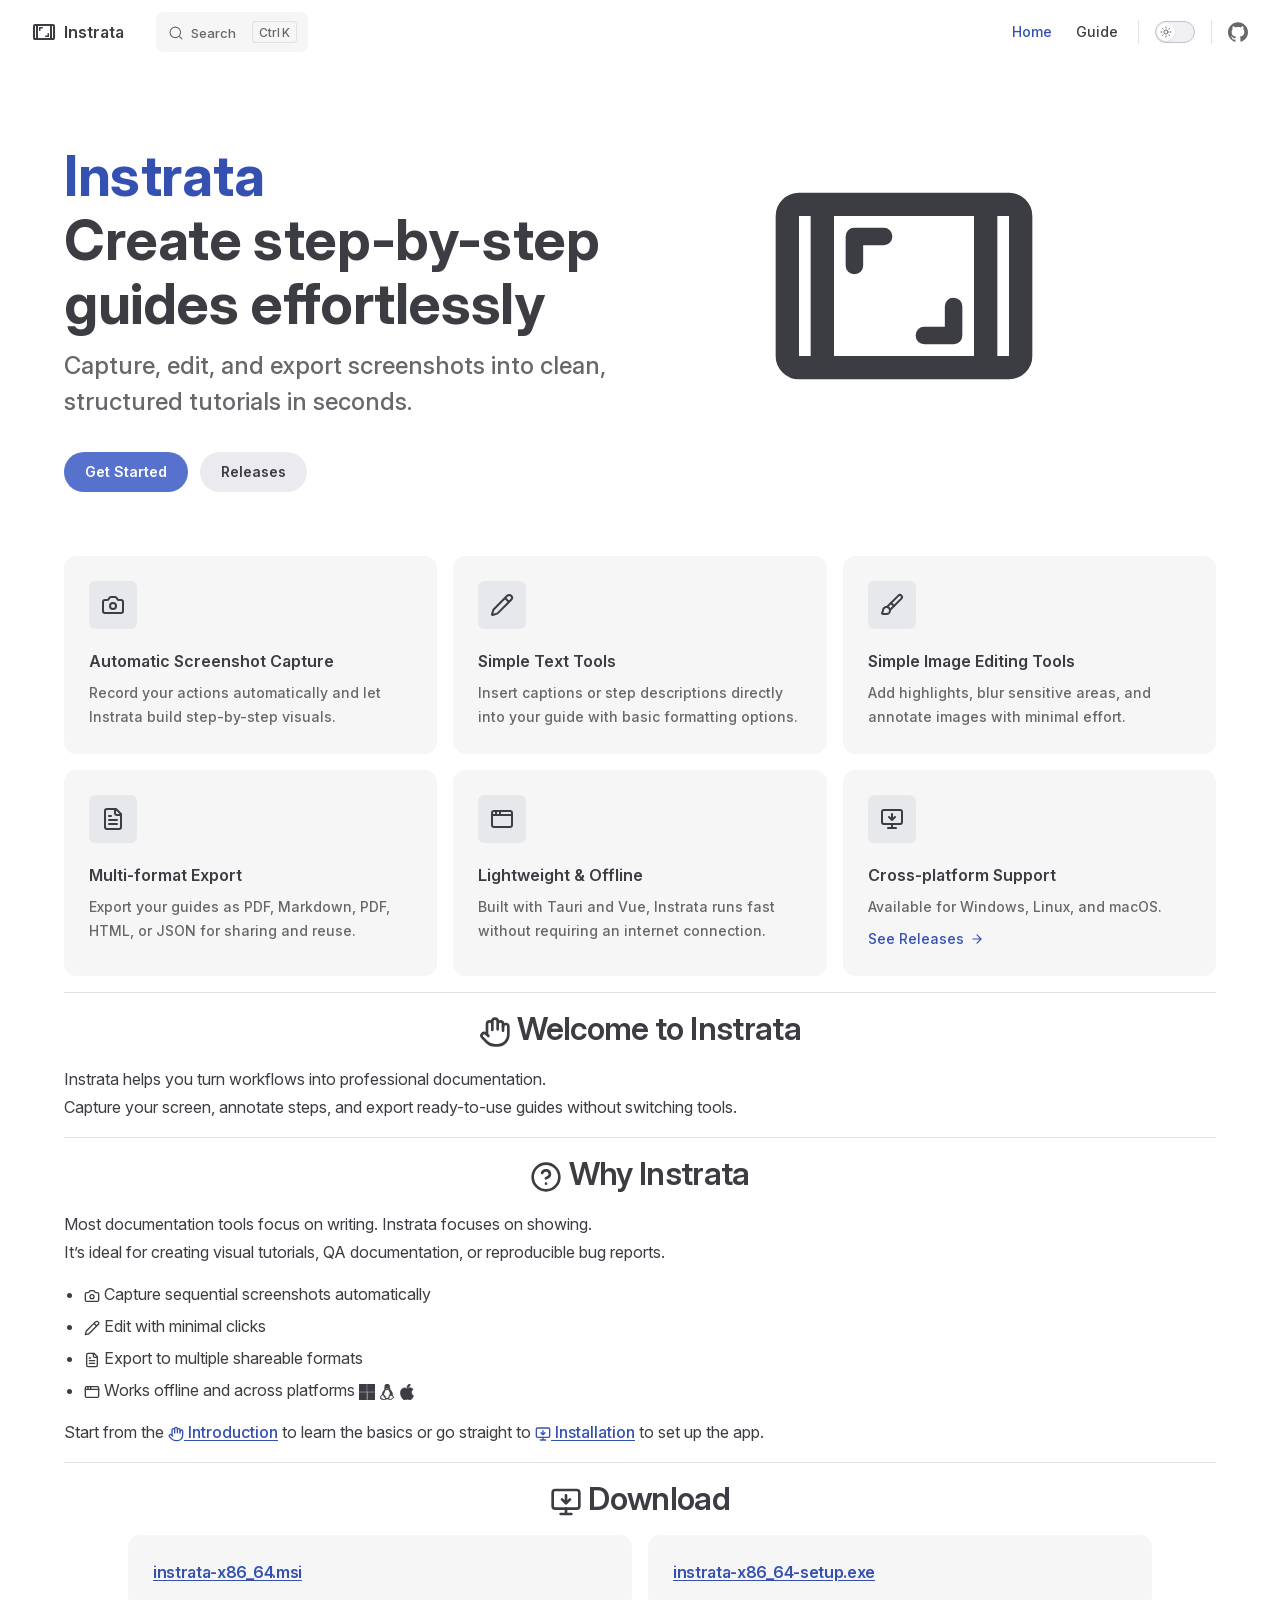
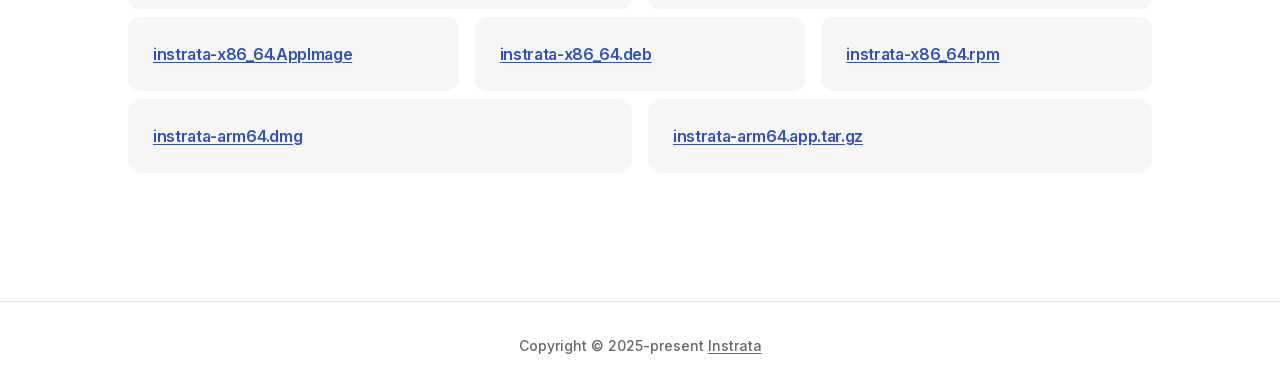
==== index.html @ f75d1732 "Deploy docs from main repo" ====
<!DOCTYPE html>
<html lang="en-US" dir="ltr">
  <head>
    <meta charset="utf-8">
    <meta name="viewport" content="width=device-width,initial-scale=1">
    <title>Welcome to Instrata | Instrata</title>
    <meta name="description" content="Instrata is a tool for creating step-by-step guides from automatic screenshots.">
    <meta name="generator" content="VitePress v1.6.4">
    <link rel="preload stylesheet" href="/assets/style.CJ46X4Uo.css" as="style">
    <link rel="preload stylesheet" href="/vp-icons.css" as="style">
    <script type="module" src="/assets/chunks/metadata.110937b7.js"></script>
    <script type="module" src="/assets/app.CABi1qIK.js"></script>
    <link rel="preload" href="/assets/inter-roman-latin.Di8DUHzh.woff2" as="font" type="font/woff2" crossorigin="">
    <link rel="modulepreload" href="/assets/chunks/theme.CoRMcLXe.js">
    <link rel="modulepreload" href="/assets/chunks/framework.B-XtCDNB.js">
    <link rel="modulepreload" href="/assets/index.md.DdCVSOAV.lean.js">
    <link rel="icon" type="image/svg+xml" href="/favicon.svg">
    <meta name="theme-color" content="#ffffff">
    <meta property="og:type" content="website">
    <meta property="og:locale" content="en">
    <meta property="og:title" content="Instrata">
    <meta property="og:site_name" content="Instrata">
    <meta property="og:image" content="https://instrata.github.io/og-image.png">
    <meta property="og:image:type" content="image/png">
    <meta property="og:url" content="https://instrata.github.io/">
    <script id="check-dark-mode">(()=>{const e=localStorage.getItem("vitepress-theme-appearance")||"auto",a=window.matchMedia("(prefers-color-scheme: dark)").matches;(!e||e==="auto"?a:e==="dark")&&document.documentElement.classList.add("dark")})();</script>
    <script id="check-mac-os">document.documentElement.classList.toggle("mac",/Mac|iPhone|iPod|iPad/i.test(navigator.platform));</script>
  </head>
  <body>
    <div id="app"><div class="Layout" data-v-d8b57b2d><!--[--><!--]--><!--[--><span tabindex="-1" data-v-fcbfc0e0></span><a href="#VPContent" class="VPSkipLink visually-hidden" data-v-fcbfc0e0>Skip to content</a><!--]--><!----><header class="VPNav" data-v-d8b57b2d data-v-7ad780c2><div class="VPNavBar" data-v-7ad780c2 data-v-9fd4d1dd><div class="wrapper" data-v-9fd4d1dd><div class="container" data-v-9fd4d1dd><div class="title" data-v-9fd4d1dd><div class="VPNavBarTitle" data-v-9fd4d1dd data-v-9f43907a><a class="title" href="/" data-v-9f43907a><!--[--><!--]--><!--[--><!--[--><!--[--><img class="VPImage dark logo" src="/instrata-dark.svg" alt data-v-ab19afbb><!--]--><!--[--><img class="VPImage light logo" src="/instrata-light.svg" alt data-v-ab19afbb><!--]--><!--]--><!--]--><span data-v-9f43907a>Instrata</span><!--[--><!--]--></a></div></div><div class="content" data-v-9fd4d1dd><div class="content-body" data-v-9fd4d1dd><!--[--><!--]--><div class="VPNavBarSearch search" data-v-9fd4d1dd><!--[--><!----><div id="local-search"><button type="button" class="DocSearch DocSearch-Button" aria-label="Search"><span class="DocSearch-Button-Container"><span class="vp-icon DocSearch-Search-Icon"></span><span class="DocSearch-Button-Placeholder">Search</span></span><span class="DocSearch-Button-Keys"><kbd class="DocSearch-Button-Key"></kbd><kbd class="DocSearch-Button-Key">K</kbd></span></button></div><!--]--></div><nav aria-labelledby="main-nav-aria-label" class="VPNavBarMenu menu" data-v-9fd4d1dd data-v-afb2845e><span id="main-nav-aria-label" class="visually-hidden" data-v-afb2845e> Main Navigation </span><!--[--><!--[--><a class="VPLink link VPNavBarMenuLink active" href="/" tabindex="0" data-v-afb2845e data-v-815115f5><!--[--><span data-v-815115f5>Home</span><!--]--></a><!--]--><!--[--><a class="VPLink link VPNavBarMenuLink" href="/guide/introduction" tabindex="0" data-v-afb2845e data-v-815115f5><!--[--><span data-v-815115f5>Guide</span><!--]--></a><!--]--><!--]--></nav><!----><div class="VPNavBarAppearance appearance" data-v-9fd4d1dd data-v-3f90c1a5><button class="VPSwitch VPSwitchAppearance" type="button" role="switch" title aria-checked="false" data-v-3f90c1a5 data-v-be9742d9 data-v-b4ccac88><span class="check" data-v-b4ccac88><span class="icon" data-v-b4ccac88><!--[--><span class="vpi-sun sun" data-v-be9742d9></span><span class="vpi-moon moon" data-v-be9742d9></span><!--]--></span></span></button></div><div class="VPSocialLinks VPNavBarSocialLinks social-links" data-v-9fd4d1dd data-v-ef6192dc data-v-e71e869c><!--[--><a class="VPSocialLink no-icon" href="https://github.com/instrata/instrata" aria-label="github" target="_blank" rel="noopener" data-v-e71e869c data-v-60a9a2d3><span class="vpi-social-github"></span></a><!--]--></div><div class="VPFlyout VPNavBarExtra extra" data-v-9fd4d1dd data-v-f953d92f data-v-bfe7971f><button type="button" class="button" aria-haspopup="true" aria-expanded="false" aria-label="extra navigation" data-v-bfe7971f><span class="vpi-more-horizontal icon" data-v-bfe7971f></span></button><div class="menu" data-v-bfe7971f><div class="VPMenu" data-v-bfe7971f data-v-20ed86d6><!----><!--[--><!--[--><!----><div class="group" data-v-f953d92f><div class="item appearance" data-v-f953d92f><p class="label" data-v-f953d92f>Appearance</p><div class="appearance-action" data-v-f953d92f><button class="VPSwitch VPSwitchAppearance" type="button" role="switch" title aria-checked="false" data-v-f953d92f data-v-be9742d9 data-v-b4ccac88><span class="check" data-v-b4ccac88><span class="icon" data-v-b4ccac88><!--[--><span class="vpi-sun sun" data-v-be9742d9></span><span class="vpi-moon moon" data-v-be9742d9></span><!--]--></span></span></button></div></div></div><div class="group" data-v-f953d92f><div class="item social-links" data-v-f953d92f><div class="VPSocialLinks social-links-list" data-v-f953d92f data-v-e71e869c><!--[--><a class="VPSocialLink no-icon" href="https://github.com/instrata/instrata" aria-label="github" target="_blank" rel="noopener" data-v-e71e869c data-v-60a9a2d3><span class="vpi-social-github"></span></a><!--]--></div></div></div><!--]--><!--]--></div></div></div><!--[--><!--]--><button type="button" class="VPNavBarHamburger hamburger" aria-label="mobile navigation" aria-expanded="false" aria-controls="VPNavScreen" data-v-9fd4d1dd data-v-6bee1efd><span class="container" data-v-6bee1efd><span class="top" data-v-6bee1efd></span><span class="middle" data-v-6bee1efd></span><span class="bottom" data-v-6bee1efd></span></span></button></div></div></div></div><div class="divider" data-v-9fd4d1dd><div class="divider-line" data-v-9fd4d1dd></div></div></div><!----></header><!----><!----><div class="VPContent is-home" id="VPContent" data-v-d8b57b2d data-v-9a6c75ad><div class="VPHome" data-v-9a6c75ad data-v-e07eaea7><!--[--><!--]--><div class="VPHero has-image VPHomeHero" data-v-e07eaea7 data-v-dd8814ff><div class="container" data-v-dd8814ff><div class="main" data-v-dd8814ff><!--[--><!--]--><!--[--><h1 class="heading" data-v-dd8814ff><span class="name clip" data-v-dd8814ff>Instrata</span><span class="text" data-v-dd8814ff>Create step-by-step guides effortlessly</span></h1><p class="tagline" data-v-dd8814ff>Capture, edit, and export screenshots into clean, structured tutorials in seconds.</p><!--]--><!--[--><!--]--><div class="actions" data-v-dd8814ff><!--[--><div class="action" data-v-dd8814ff><a class="VPButton medium brand" href="/guide/introduction" data-v-dd8814ff data-v-93dc4167>Get Started</a></div><div class="action" data-v-dd8814ff><a class="VPButton medium alt" href="https://github.com/instrata/instrata/releases/latest" target="_blank" rel="noreferrer" data-v-dd8814ff data-v-93dc4167>Releases</a></div><!--]--></div><!--[--><!--]--></div><div class="image" data-v-dd8814ff><div class="image-container" data-v-dd8814ff><div class="image-bg" data-v-dd8814ff></div><!--[--><!--[--><!--[--><!--[--><img class="VPImage dark image-src" src="/instrata-dark.svg" alt data-v-ab19afbb><!--]--><!--[--><img class="VPImage light image-src" src="/instrata-light.svg" alt data-v-ab19afbb><!--]--><!--]--><!--]--><!--]--></div></div></div></div><!--[--><!--]--><!--[--><!--]--><div class="VPFeatures VPHomeFeatures" data-v-e07eaea7 data-v-b1eea84a><div class="container" data-v-b1eea84a><div class="items" data-v-b1eea84a><!--[--><div class="grid-6 item" data-v-b1eea84a><div class="VPLink no-icon VPFeature" data-v-b1eea84a data-v-bd37d1a2><!--[--><article class="box" data-v-bd37d1a2><div class="icon" data-v-bd37d1a2><svg xmlns="http://www.w3.org/2000/svg" class="icon" width="1em" height="1em" viewBox="0 0 24 24"><g fill="none" stroke="currentColor" stroke-linecap="round" stroke-linejoin="round" stroke-width="2"><path d="M13.997 4a2 2 0 0 1 1.76 1.05l.486.9A2 2 0 0 0 18.003 7H20a2 2 0 0 1 2 2v9a2 2 0 0 1-2 2H4a2 2 0 0 1-2-2V9a2 2 0 0 1 2-2h1.997a2 2 0 0 0 1.759-1.048l.489-.904A2 2 0 0 1 10.004 4z"/><circle cx="12" cy="13" r="3"/></g></svg></div><h2 class="title" data-v-bd37d1a2>Automatic Screenshot Capture</h2><p class="details" data-v-bd37d1a2>Record your actions automatically and let Instrata build step-by-step visuals.</p><!----></article><!--]--></div></div><div class="grid-6 item" data-v-b1eea84a><div class="VPLink no-icon VPFeature" data-v-b1eea84a data-v-bd37d1a2><!--[--><article class="box" data-v-bd37d1a2><div class="icon" data-v-bd37d1a2><svg xmlns="http://www.w3.org/2000/svg" class="icon" width="1em" height="1em" viewBox="0 0 24 24"><path fill="none" stroke="currentColor" stroke-linecap="round" stroke-linejoin="round" stroke-width="2" d="M21.174 6.812a1 1 0 0 0-3.986-3.987L3.842 16.174a2 2 0 0 0-.5.83l-1.321 4.352a.5.5 0 0 0 .623.622l4.353-1.32a2 2 0 0 0 .83-.497zM15 5l4 4"/></svg></div><h2 class="title" data-v-bd37d1a2>Simple Text Tools</h2><p class="details" data-v-bd37d1a2>Insert captions or step descriptions directly into your guide with basic formatting options.</p><!----></article><!--]--></div></div><div class="grid-6 item" data-v-b1eea84a><div class="VPLink no-icon VPFeature" data-v-b1eea84a data-v-bd37d1a2><!--[--><article class="box" data-v-bd37d1a2><div class="icon" data-v-bd37d1a2><svg xmlns="http://www.w3.org/2000/svg" class="icon" width="1em" height="1em" viewBox="0 0 24 24"><g fill="none" stroke="currentColor" stroke-linecap="round" stroke-linejoin="round" stroke-width="2"><path d="m11 10l3 3m-7.5 8A3.5 3.5 0 1 0 3 17.5a2.62 2.62 0 0 1-.708 1.792A1 1 0 0 0 3 21z"/><path d="M9.969 17.031L21.378 5.624a1 1 0 0 0-3.002-3.002L6.967 14.031"/></g></svg></div><h2 class="title" data-v-bd37d1a2>Simple Image Editing Tools</h2><p class="details" data-v-bd37d1a2>Add highlights, blur sensitive areas, and annotate images with minimal effort.</p><!----></article><!--]--></div></div><div class="grid-6 item" data-v-b1eea84a><div class="VPLink no-icon VPFeature" data-v-b1eea84a data-v-bd37d1a2><!--[--><article class="box" data-v-bd37d1a2><div class="icon" data-v-bd37d1a2><svg xmlns="http://www.w3.org/2000/svg" class="icon" width="1em" height="1em" viewBox="0 0 24 24"><g fill="none" stroke="currentColor" stroke-linecap="round" stroke-linejoin="round" stroke-width="2"><path d="M15 2H6a2 2 0 0 0-2 2v16a2 2 0 0 0 2 2h12a2 2 0 0 0 2-2V7Z"/><path d="M14 2v4a2 2 0 0 0 2 2h4M10 9H8m8 4H8m8 4H8"/></g></svg></div><h2 class="title" data-v-bd37d1a2>Multi-format Export</h2><p class="details" data-v-bd37d1a2>Export your guides as PDF, Markdown, PDF, HTML, or JSON for sharing and reuse.</p><!----></article><!--]--></div></div><div class="grid-6 item" data-v-b1eea84a><div class="VPLink no-icon VPFeature" data-v-b1eea84a data-v-bd37d1a2><!--[--><article class="box" data-v-bd37d1a2><div class="icon" data-v-bd37d1a2><svg xmlns="http://www.w3.org/2000/svg" class="icon" width="1em" height="1em" viewBox="0 0 24 24"><g fill="none" stroke="currentColor" stroke-linecap="round" stroke-linejoin="round" stroke-width="2"><rect width="20" height="16" x="2" y="4" rx="2"/><path d="M10 4v4M2 8h20M6 4v4"/></g></svg></div><h2 class="title" data-v-bd37d1a2>Lightweight & Offline</h2><p class="details" data-v-bd37d1a2>Built with Tauri and Vue, Instrata runs fast without requiring an internet connection.</p><!----></article><!--]--></div></div><div class="grid-6 item" data-v-b1eea84a><a class="VPLink link vp-external-link-icon no-icon VPFeature" href="https://github.com/instrata/instrata/releases/latest" target="_blank" rel="noreferrer" data-v-b1eea84a data-v-bd37d1a2><!--[--><article class="box" data-v-bd37d1a2><div class="icon" data-v-bd37d1a2><svg xmlns="http://www.w3.org/2000/svg" class="icon" width="1em" height="1em" viewBox="0 0 24 24"><g fill="none" stroke="currentColor" stroke-linecap="round" stroke-linejoin="round" stroke-width="2"><path d="M12 13V7m3 3l-3 3l-3-3"/><rect width="20" height="14" x="2" y="3" rx="2"/><path d="M12 17v4m-4 0h8"/></g></svg></div><h2 class="title" data-v-bd37d1a2>Cross-platform Support</h2><p class="details" data-v-bd37d1a2>Available for Windows, Linux, and macOS.</p><div class="link-text" data-v-bd37d1a2><p class="link-text-value" data-v-bd37d1a2>See Releases <span class="vpi-arrow-right link-text-icon" data-v-bd37d1a2></span></p></div></article><!--]--></a></div><!--]--></div></div></div><!--[--><!--]--><div class="vp-doc container" style="" data-v-e07eaea7 data-v-c141a4bd><!--[--><div style="position:relative;" data-v-e07eaea7><div data-v-79e0a204><hr data-v-79e0a204><h1 id="welcome-to-instrata" tabindex="-1" data-v-79e0a204><svg xmlns="http://www.w3.org/2000/svg" class="icon" width="1em" height="1em" viewBox="0 0 24 24" data-v-79e0a204><g fill="none" stroke="currentColor" stroke-linecap="round" stroke-linejoin="round" stroke-width="2" data-v-79e0a204><path d="M18 11V6a2 2 0 0 0-2-2a2 2 0 0 0-2 2m0 4V4a2 2 0 0 0-2-2a2 2 0 0 0-2 2v2m0 4.5V6a2 2 0 0 0-2-2a2 2 0 0 0-2 2v8" data-v-79e0a204></path><path d="M18 8a2 2 0 1 1 4 0v6a8 8 0 0 1-8 8h-2c-2.8 0-4.5-.86-5.99-2.34l-3.6-3.6a2 2 0 0 1 2.83-2.82L7 15" data-v-79e0a204></path></g></svg> Welcome to Instrata <a class="header-anchor" href="#welcome-to-instrata" aria-label="Permalink to &quot;::hand:: Welcome to Instrata&quot;" data-v-79e0a204>​</a></h1><p data-v-79e0a204>Instrata helps you turn workflows into professional documentation.<br data-v-79e0a204> Capture your screen, annotate steps, and export ready-to-use guides without switching tools.</p><hr data-v-79e0a204><h1 id="why-instrata" tabindex="-1" data-v-79e0a204><svg xmlns="http://www.w3.org/2000/svg" class="icon" width="1em" height="1em" viewBox="0 0 24 24" data-v-79e0a204><g fill="none" stroke="currentColor" stroke-linecap="round" stroke-linejoin="round" stroke-width="2" data-v-79e0a204><circle cx="12" cy="12" r="10" data-v-79e0a204></circle><path d="M9.09 9a3 3 0 0 1 5.83 1c0 2-3 3-3 3m.08 4h.01" data-v-79e0a204></path></g></svg> Why Instrata <a class="header-anchor" href="#why-instrata" aria-label="Permalink to &quot;::circle-question-mark:: Why Instrata&quot;" data-v-79e0a204>​</a></h1><p data-v-79e0a204>Most documentation tools focus on writing. Instrata focuses on showing.<br data-v-79e0a204> It’s ideal for creating visual tutorials, QA documentation, or reproducible bug reports.</p><ul data-v-79e0a204><li data-v-79e0a204><svg xmlns="http://www.w3.org/2000/svg" class="icon" width="1em" height="1em" viewBox="0 0 24 24" data-v-79e0a204><g fill="none" stroke="currentColor" stroke-linecap="round" stroke-linejoin="round" stroke-width="2" data-v-79e0a204><path d="M13.997 4a2 2 0 0 1 1.76 1.05l.486.9A2 2 0 0 0 18.003 7H20a2 2 0 0 1 2 2v9a2 2 0 0 1-2 2H4a2 2 0 0 1-2-2V9a2 2 0 0 1 2-2h1.997a2 2 0 0 0 1.759-1.048l.489-.904A2 2 0 0 1 10.004 4z" data-v-79e0a204></path><circle cx="12" cy="13" r="3" data-v-79e0a204></circle></g></svg> Capture sequential screenshots automatically</li><li data-v-79e0a204><svg xmlns="http://www.w3.org/2000/svg" class="icon" width="1em" height="1em" viewBox="0 0 24 24" data-v-79e0a204><path fill="none" stroke="currentColor" stroke-linecap="round" stroke-linejoin="round" stroke-width="2" d="M21.174 6.812a1 1 0 0 0-3.986-3.987L3.842 16.174a2 2 0 0 0-.5.83l-1.321 4.352a.5.5 0 0 0 .623.622l4.353-1.32a2 2 0 0 0 .83-.497zM15 5l4 4" data-v-79e0a204></path></svg> Edit with minimal clicks</li><li data-v-79e0a204><svg xmlns="http://www.w3.org/2000/svg" class="icon" width="1em" height="1em" viewBox="0 0 24 24" data-v-79e0a204><g fill="none" stroke="currentColor" stroke-linecap="round" stroke-linejoin="round" stroke-width="2" data-v-79e0a204><path d="M15 2H6a2 2 0 0 0-2 2v16a2 2 0 0 0 2 2h12a2 2 0 0 0 2-2V7Z" data-v-79e0a204></path><path d="M14 2v4a2 2 0 0 0 2 2h4M10 9H8m8 4H8m8 4H8" data-v-79e0a204></path></g></svg> Export to multiple shareable formats</li><li data-v-79e0a204><svg xmlns="http://www.w3.org/2000/svg" class="icon" width="1em" height="1em" viewBox="0 0 24 24" data-v-79e0a204><g fill="none" stroke="currentColor" stroke-linecap="round" stroke-linejoin="round" stroke-width="2" data-v-79e0a204><rect width="20" height="16" x="2" y="4" rx="2" data-v-79e0a204></rect><path d="M10 4v4M2 8h20M6 4v4" data-v-79e0a204></path></g></svg> Works offline and across platforms <svg xmlns="http://www.w3.org/2000/svg" class="icon" width="1em" height="1em" viewBox="0 0 24 24" data-v-79e0a204><path fill="currentColor" d="M0 0h11.377v11.372H0Zm12.623 0H24v11.372H12.623ZM0 12.623h11.377V24H0Zm12.623 0H24V24H12.623" data-v-79e0a204></path></svg> <svg xmlns="http://www.w3.org/2000/svg" class="icon" width="1em" height="1em" viewBox="0 0 24 24" data-v-79e0a204><path fill="currentColor" d="M12.504 0q-.232 0-.48.021c-4.226.333-3.105 4.807-3.17 6.298c-.076 1.092-.3 1.953-1.05 3.02c-.885 1.051-2.127 2.75-2.716 4.521c-.278.832-.41 1.684-.287 2.489a.4.4 0 0 0-.11.135c-.26.268-.45.6-.663.839c-.199.199-.485.267-.797.4c-.313.136-.658.269-.864.68c-.09.189-.136.394-.132.602c0 .199.027.4.055.536c.058.399.116.728.04.97c-.249.68-.28 1.145-.106 1.484c.174.334.535.47.94.601c.81.2 1.91.135 2.774.6c.926.466 1.866.67 2.616.47c.526-.116.97-.464 1.208-.946c.587-.003 1.23-.269 2.26-.334c.699-.058 1.574.267 2.577.2c.025.134.063.198.114.333l.003.003c.391.778 1.113 1.132 1.884 1.071s1.592-.536 2.257-1.306c.631-.765 1.683-1.084 2.378-1.503c.348-.199.629-.469.649-.853c.023-.4-.2-.811-.714-1.376v-.097l-.003-.003c-.17-.2-.25-.535-.338-.926c-.085-.401-.182-.786-.492-1.046h-.003c-.059-.054-.123-.067-.188-.135a.36.36 0 0 0-.19-.064c.431-1.278.264-2.55-.173-3.694c-.533-1.41-1.465-2.638-2.175-3.483c-.796-1.005-1.576-1.957-1.56-3.368c.026-2.152.236-6.133-3.544-6.139m.529 3.405h.013c.213 0 .396.062.584.198c.19.135.33.332.438.533c.105.259.158.459.166.724c0-.02.006-.04.006-.06v.105l-.004-.021l-.004-.024a1.8 1.8 0 0 1-.15.706a.95.95 0 0 1-.213.335a1 1 0 0 0-.088-.042c-.104-.045-.198-.064-.284-.133a1.3 1.3 0 0 0-.22-.066c.05-.06.146-.133.183-.198q.08-.193.088-.402v-.02a1.2 1.2 0 0 0-.061-.4c-.045-.134-.101-.2-.183-.333c-.084-.066-.167-.132-.267-.132h-.016c-.093 0-.176.03-.262.132a.8.8 0 0 0-.205.334a1.2 1.2 0 0 0-.09.4v.019q.002.134.02.267c-.193-.067-.438-.135-.607-.202a2 2 0 0 1-.018-.2v-.02a1.8 1.8 0 0 1 .15-.768a1.08 1.08 0 0 1 .43-.533a1 1 0 0 1 .594-.2zm-2.962.059h.036c.142 0 .27.048.399.135c.146.129.264.288.344.465c.09.199.14.4.153.667v.004c.007.134.006.2-.002.266v.08c-.03.007-.056.018-.083.024c-.152.055-.274.135-.393.2q.018-.136.003-.267v-.015c-.012-.133-.04-.2-.082-.333a.6.6 0 0 0-.166-.267a.25.25 0 0 0-.183-.064h-.021c-.071.006-.13.04-.186.132a.55.55 0 0 0-.12.27a1 1 0 0 0-.023.33v.015c.012.135.037.2.08.334c.046.134.098.2.166.268q.014.014.034.024c-.07.057-.117.07-.176.136a.3.3 0 0 1-.131.068a2.6 2.6 0 0 1-.275-.402a1.8 1.8 0 0 1-.155-.667a1.8 1.8 0 0 1 .08-.668a1.4 1.4 0 0 1 .283-.535c.128-.133.26-.2.418-.2m1.37 1.706c.332 0 .733.065 1.216.399c.293.2.523.269 1.052.468h.003c.255.136.405.266.478.399v-.131a.57.57 0 0 1 .016.47c-.123.31-.516.643-1.063.842v.002c-.268.135-.501.333-.775.465c-.276.135-.588.292-1.012.267a1.1 1.1 0 0 1-.448-.067a4 4 0 0 1-.322-.198c-.195-.135-.363-.332-.612-.465v-.005h-.005c-.4-.246-.616-.512-.686-.71q-.104-.403.193-.6c.224-.135.38-.271.483-.336c.104-.074.143-.102.176-.131h.002v-.003c.169-.202.436-.47.839-.601c.139-.036.294-.065.466-.065zm2.8 2.142c.358 1.417 1.196 3.475 1.735 4.473c.286.534.855 1.659 1.102 3.024c.156-.005.33.018.513.064c.646-1.671-.546-3.467-1.089-3.966c-.22-.2-.232-.335-.123-.335c.59.534 1.365 1.572 1.646 2.757c.13.535.16 1.104.021 1.67c.067.028.135.06.205.067c1.032.534 1.413.938 1.23 1.537v-.043c-.06-.003-.12 0-.18 0h-.016c.151-.467-.182-.825-1.065-1.224c-.915-.4-1.646-.336-1.77.465c-.008.043-.013.066-.018.135c-.068.023-.139.053-.209.064c-.43.268-.662.669-.793 1.187c-.13.533-.17 1.156-.205 1.869v.003c-.02.334-.17.838-.319 1.35c-1.5 1.072-3.58 1.538-5.348.334a2.7 2.7 0 0 0-.402-.533a1.5 1.5 0 0 0-.275-.333c.182 0 .338-.03.465-.067a.62.62 0 0 0 .314-.334c.108-.267 0-.697-.345-1.163s-.931-.995-1.788-1.521c-.63-.4-.986-.87-1.15-1.396c-.165-.534-.143-1.085-.015-1.645c.245-1.07.873-2.11 1.274-2.763c.107-.065.037.135-.408.974c-.396.751-1.14 2.497-.122 3.854a8.1 8.1 0 0 1 .647-2.876c.564-1.278 1.743-3.504 1.836-5.268c.048.036.217.135.289.202c.218.133.38.333.59.465c.21.201.477.335.876.335q.058.005.11.006c.412 0 .73-.134.997-.268c.29-.134.52-.334.74-.4h.005c.467-.135.835-.402 1.044-.7zm2.185 8.958c.037.6.343 1.245.882 1.377c.588.134 1.434-.333 1.791-.765l.211-.01c.315-.007.577.01.847.268l.003.003c.208.199.305.53.391.876c.085.4.154.78.409 1.066c.486.527.645.906.636 1.14l.003-.007v.018l-.003-.012c-.015.262-.185.396-.498.595c-.63.401-1.746.712-2.457 1.57c-.618.737-1.37 1.14-2.036 1.191c-.664.053-1.237-.2-1.574-.898l-.005-.003c-.21-.4-.12-1.025.056-1.69c.176-.668.428-1.344.463-1.897c.037-.714.076-1.335.195-1.814c.12-.465.308-.797.641-.984l.045-.022zm-10.814.049h.01q.08 0 .157.014c.376.055.706.333 1.023.752l.91 1.664l.003.003c.243.533.754 1.064 1.189 1.637c.434.598.77 1.131.729 1.57v.006c-.057.744-.48 1.148-1.125 1.294c-.645.135-1.52.002-2.395-.464c-.968-.536-2.118-.469-2.857-.602q-.553-.1-.723-.4c-.11-.2-.113-.602.123-1.23v-.004l.002-.003c.117-.334.03-.752-.027-1.118c-.055-.401-.083-.71.043-.94c.16-.334.396-.4.69-.533c.294-.135.64-.202.915-.47h.002v-.002c.256-.268.445-.601.668-.838c.19-.201.38-.336.663-.336m7.159-9.074c-.435.201-.945.535-1.488.535c-.542 0-.97-.267-1.28-.466c-.154-.134-.28-.268-.373-.335c-.164-.134-.144-.333-.074-.333c.109.016.129.134.199.2c.096.066.215.2.36.333c.292.2.68.467 1.167.467c.485 0 1.053-.267 1.398-.466c.195-.135.445-.334.648-.467c.156-.136.149-.267.279-.267c.128.016.034.134-.147.332a8 8 0 0 1-.69.468zm-1.082-1.583V5.64c-.006-.02.013-.042.029-.05c.074-.043.18-.027.26.004c.063 0 .16.067.15.135c-.006.049-.085.066-.135.066c-.055 0-.092-.043-.141-.068c-.052-.018-.146-.008-.163-.065m-.551 0c-.02.058-.113.049-.166.066c-.047.025-.086.068-.14.068c-.05 0-.13-.02-.136-.068c-.01-.066.088-.133.15-.133c.08-.031.184-.047.259-.005c.019.009.036.03.03.05v.02h.003z" data-v-79e0a204></path></svg> <svg xmlns="http://www.w3.org/2000/svg" class="icon" width="1em" height="1em" viewBox="0 0 24 24" data-v-79e0a204><path fill="currentColor" d="M12.152 6.896c-.948 0-2.415-1.078-3.96-1.04c-2.04.027-3.91 1.183-4.961 3.014c-2.117 3.675-.546 9.103 1.519 12.09c1.013 1.454 2.208 3.09 3.792 3.039c1.52-.065 2.09-.987 3.935-.987c1.831 0 2.35.987 3.96.948c1.637-.026 2.676-1.48 3.676-2.948c1.156-1.688 1.636-3.325 1.662-3.415c-.039-.013-3.182-1.221-3.22-4.857c-.026-3.04 2.48-4.494 2.597-4.559c-1.429-2.09-3.623-2.324-4.39-2.376c-2-.156-3.675 1.09-4.61 1.09zM15.53 3.83c.843-1.012 1.4-2.427 1.245-3.83c-1.207.052-2.662.805-3.532 1.818c-.78.896-1.454 2.338-1.273 3.714c1.338.104 2.715-.688 3.559-1.701" data-v-79e0a204></path></svg></li></ul><p data-v-79e0a204>Start from the <a href="./guide/introduction" data-v-79e0a204><svg xmlns="http://www.w3.org/2000/svg" class="icon" width="1em" height="1em" viewBox="0 0 24 24" data-v-79e0a204><g fill="none" stroke="currentColor" stroke-linecap="round" stroke-linejoin="round" stroke-width="2" data-v-79e0a204><path d="M18 11V6a2 2 0 0 0-2-2a2 2 0 0 0-2 2m0 4V4a2 2 0 0 0-2-2a2 2 0 0 0-2 2v2m0 4.5V6a2 2 0 0 0-2-2a2 2 0 0 0-2 2v8" data-v-79e0a204></path><path d="M18 8a2 2 0 1 1 4 0v6a8 8 0 0 1-8 8h-2c-2.8 0-4.5-.86-5.99-2.34l-3.6-3.6a2 2 0 0 1 2.83-2.82L7 15" data-v-79e0a204></path></g></svg> Introduction</a> to learn the basics or go straight to <a href="./guide/installation" data-v-79e0a204><svg xmlns="http://www.w3.org/2000/svg" class="icon" width="1em" height="1em" viewBox="0 0 24 24" data-v-79e0a204><g fill="none" stroke="currentColor" stroke-linecap="round" stroke-linejoin="round" stroke-width="2" data-v-79e0a204><path d="M12 13V7m3 3l-3 3l-3-3" data-v-79e0a204></path><rect width="20" height="14" x="2" y="3" rx="2" data-v-79e0a204></rect><path d="M12 17v4m-4 0h8" data-v-79e0a204></path></g></svg> Installation</a> to set up the app.</p><hr data-v-79e0a204><h1 id="download" tabindex="-1" data-v-79e0a204><svg xmlns="http://www.w3.org/2000/svg" class="icon" width="1em" height="1em" viewBox="0 0 24 24" data-v-79e0a204><g fill="none" stroke="currentColor" stroke-linecap="round" stroke-linejoin="round" stroke-width="2" data-v-79e0a204><path d="M12 13V7m3 3l-3 3l-3-3" data-v-79e0a204></path><rect width="20" height="14" x="2" y="3" rx="2" data-v-79e0a204></rect><path d="M12 17v4m-4 0h8" data-v-79e0a204></path></g></svg> Download <a class="header-anchor" href="#download" aria-label="Permalink to &quot;::monitor-down:: Download&quot;" data-v-79e0a204>​</a></h1><div style="height:1em;" data-v-79e0a204></div><div class="VPFeatures" data-v-79e0a204 data-v-b1eea84a><div class="container" data-v-b1eea84a><div class="items" data-v-b1eea84a><!--[--><div class="grid-2 item" data-v-b1eea84a><a class="VPLink link vp-external-link-icon no-icon VPFeature" href="https://github.com/instrata/instrata/releases/latest/download/instata-x86_64.msi" target="_blank" rel="noreferrer" data-v-b1eea84a data-v-bd37d1a2><!--[--><article class="box" data-v-bd37d1a2><!----><h2 class="title" data-v-bd37d1a2>instrata-x86_64.msi</h2><!----><!----></article><!--]--></a></div><div class="grid-2 item" data-v-b1eea84a><a class="VPLink link vp-external-link-icon no-icon VPFeature" href="https://github.com/instrata/instrata/releases/latest/download/instata-x86_64-setup.exe" target="_blank" rel="noreferrer" data-v-b1eea84a data-v-bd37d1a2><!--[--><article class="box" data-v-bd37d1a2><!----><h2 class="title" data-v-bd37d1a2>instrata-x86_64-setup.exe</h2><!----><!----></article><!--]--></a></div><!--]--></div></div></div><div class="VPFeatures" data-v-79e0a204 data-v-b1eea84a><div class="container" data-v-b1eea84a><div class="items" data-v-b1eea84a><!--[--><div class="grid-3 item" data-v-b1eea84a><a class="VPLink link vp-external-link-icon no-icon VPFeature" href="https://github.com/instrata/instrata/releases/latest/download/instata-x86_64.AppImage" target="_blank" rel="noreferrer" data-v-b1eea84a data-v-bd37d1a2><!--[--><article class="box" data-v-bd37d1a2><!----><h2 class="title" data-v-bd37d1a2>instrata-x86_64.AppImage</h2><!----><!----></article><!--]--></a></div><div class="grid-3 item" data-v-b1eea84a><a class="VPLink link vp-external-link-icon no-icon VPFeature" href="https://github.com/instrata/instrata/releases/latest/download/instata-x86_64.deb" target="_blank" rel="noreferrer" data-v-b1eea84a data-v-bd37d1a2><!--[--><article class="box" data-v-bd37d1a2><!----><h2 class="title" data-v-bd37d1a2>instrata-x86_64.deb</h2><!----><!----></article><!--]--></a></div><div class="grid-3 item" data-v-b1eea84a><a class="VPLink link vp-external-link-icon no-icon VPFeature" href="https://github.com/instrata/instrata/releases/latest/download/instata-x86_64.rpm" target="_blank" rel="noreferrer" data-v-b1eea84a data-v-bd37d1a2><!--[--><article class="box" data-v-bd37d1a2><!----><h2 class="title" data-v-bd37d1a2>instrata-x86_64.rpm</h2><!----><!----></article><!--]--></a></div><!--]--></div></div></div><div class="VPFeatures" data-v-79e0a204 data-v-b1eea84a><div class="container" data-v-b1eea84a><div class="items" data-v-b1eea84a><!--[--><div class="grid-2 item" data-v-b1eea84a><a class="VPLink link vp-external-link-icon no-icon VPFeature" href="https://github.com/instrata/instrata/releases/latest/download/instata-arm64.dmg" target="_blank" rel="noreferrer" data-v-b1eea84a data-v-bd37d1a2><!--[--><article class="box" data-v-bd37d1a2><!----><h2 class="title" data-v-bd37d1a2>instrata-arm64.dmg</h2><!----><!----></article><!--]--></a></div><div class="grid-2 item" data-v-b1eea84a><a class="VPLink link vp-external-link-icon no-icon VPFeature" href="https://github.com/instrata/instrata/releases/latest/download/instata-arm64.app.tar.gz" target="_blank" rel="noreferrer" data-v-b1eea84a data-v-bd37d1a2><!--[--><article class="box" data-v-bd37d1a2><!----><h2 class="title" data-v-bd37d1a2>instrata-arm64.app.tar.gz</h2><!----><!----></article><!--]--></a></div><!--]--></div></div></div></div></div><!--]--></div></div></div><footer class="VPFooter" data-v-d8b57b2d data-v-566314d4><div class="container" data-v-566314d4><!----><p class="copyright" data-v-566314d4>Copyright © 2025-present <a href='https://github.com/instrata/' target="_blank" rel="noopener noreferrer" ">Instrata</a></p></div></footer><!--[--><!--]--></div></div>
    
    
  </body>
</html>
---- assets/style.CJ46X4Uo.css ----
.icon{display:inline-block;vertical-align:middle;fill:currentColor;stroke:currentColor}.icon.sm{width:.75em;height:.75em}.icon.md{width:1em;height:1em}.icon.lg{width:1.5em;height:1.5em}.icon.xl{width:2em;height:2em}.icon.success{color:#16a34a}.dark .icon.success{color:#4ade80}.icon.warning{color:#f59e0b}.dark .icon.warning{color:#facc15}.icon.error{color:#dc2626}.dark .icon.error{color:#f87171}.icon.info{color:#2563eb}.dark .icon.info{color:#60a5fa}@font-face{font-family:Inter;font-style:normal;font-weight:100 900;font-display:swap;src:url(/assets/inter-roman-cyrillic-ext.BBPuwvHQ.woff2) format("woff2");unicode-range:U+0460-052F,U+1C80-1C88,U+20B4,U+2DE0-2DFF,U+A640-A69F,U+FE2E-FE2F}@font-face{font-family:Inter;font-style:normal;font-weight:100 900;font-display:swap;src:url(/assets/inter-roman-cyrillic.C5lxZ8CY.woff2) format("woff2");unicode-range:U+0301,U+0400-045F,U+0490-0491,U+04B0-04B1,U+2116}@font-face{font-family:Inter;font-style:normal;font-weight:100 900;font-display:swap;src:url(/assets/inter-roman-greek-ext.CqjqNYQ-.woff2) format("woff2");unicode-range:U+1F00-1FFF}@font-face{font-family:Inter;font-style:normal;font-weight:100 900;font-display:swap;src:url(/assets/inter-roman-greek.BBVDIX6e.woff2) format("woff2");unicode-range:U+0370-0377,U+037A-037F,U+0384-038A,U+038C,U+038E-03A1,U+03A3-03FF}@font-face{font-family:Inter;font-style:normal;font-weight:100 900;font-display:swap;src:url(/assets/inter-roman-vietnamese.BjW4sHH5.woff2) format("woff2");unicode-range:U+0102-0103,U+0110-0111,U+0128-0129,U+0168-0169,U+01A0-01A1,U+01AF-01B0,U+0300-0301,U+0303-0304,U+0308-0309,U+0323,U+0329,U+1EA0-1EF9,U+20AB}@font-face{font-family:Inter;font-style:normal;font-weight:100 900;font-display:swap;src:url(/assets/inter-roman-latin-ext.4ZJIpNVo.woff2) format("woff2");unicode-range:U+0100-02AF,U+0304,U+0308,U+0329,U+1E00-1E9F,U+1EF2-1EFF,U+2020,U+20A0-20AB,U+20AD-20C0,U+2113,U+2C60-2C7F,U+A720-A7FF}@font-face{font-family:Inter;font-style:normal;font-weight:100 900;font-display:swap;src:url(/assets/inter-roman-latin.Di8DUHzh.woff2) format("woff2");unicode-range:U+0000-00FF,U+0131,U+0152-0153,U+02BB-02BC,U+02C6,U+02DA,U+02DC,U+0304,U+0308,U+0329,U+2000-206F,U+2074,U+20AC,U+2122,U+2191,U+2193,U+2212,U+2215,U+FEFF,U+FFFD}@font-face{font-family:Inter;font-style:italic;font-weight:100 900;font-display:swap;src:url(/assets/inter-italic-cyrillic-ext.r48I6akx.woff2) format("woff2");unicode-range:U+0460-052F,U+1C80-1C88,U+20B4,U+2DE0-2DFF,U+A640-A69F,U+FE2E-FE2F}@font-face{font-family:Inter;font-style:italic;font-weight:100 900;font-display:swap;src:url(/assets/inter-italic-cyrillic.By2_1cv3.woff2) format("woff2");unicode-range:U+0301,U+0400-045F,U+0490-0491,U+04B0-04B1,U+2116}@font-face{font-family:Inter;font-style:italic;font-weight:100 900;font-display:swap;src:url(/assets/inter-italic-greek-ext.1u6EdAuj.woff2) format("woff2");unicode-range:U+1F00-1FFF}@font-face{font-family:Inter;font-style:italic;font-weight:100 900;font-display:swap;src:url(/assets/inter-italic-greek.DJ8dCoTZ.woff2) format("woff2");unicode-range:U+0370-0377,U+037A-037F,U+0384-038A,U+038C,U+038E-03A1,U+03A3-03FF}@font-face{font-family:Inter;font-style:italic;font-weight:100 900;font-display:swap;src:url(/assets/inter-italic-vietnamese.BSbpV94h.woff2) format("woff2");unicode-range:U+0102-0103,U+0110-0111,U+0128-0129,U+0168-0169,U+01A0-01A1,U+01AF-01B0,U+0300-0301,U+0303-0304,U+0308-0309,U+0323,U+0329,U+1EA0-1EF9,U+20AB}@font-face{font-family:Inter;font-style:italic;font-weight:100 900;font-display:swap;src:url(/assets/inter-italic-latin-ext.CN1xVJS-.woff2) format("woff2");unicode-range:U+0100-02AF,U+0304,U+0308,U+0329,U+1E00-1E9F,U+1EF2-1EFF,U+2020,U+20A0-20AB,U+20AD-20C0,U+2113,U+2C60-2C7F,U+A720-A7FF}@font-face{font-family:Inter;font-style:italic;font-weight:100 900;font-display:swap;src:url(/assets/inter-italic-latin.C2AdPX0b.woff2) format("woff2");unicode-range:U+0000-00FF,U+0131,U+0152-0153,U+02BB-02BC,U+02C6,U+02DA,U+02DC,U+0304,U+0308,U+0329,U+2000-206F,U+2074,U+20AC,U+2122,U+2191,U+2193,U+2212,U+2215,U+FEFF,U+FFFD}@font-face{font-family:Punctuation SC;font-weight:400;src:local("PingFang SC Regular"),local("Noto Sans CJK SC"),local("Microsoft YaHei");unicode-range:U+201C,U+201D,U+2018,U+2019,U+2E3A,U+2014,U+2013,U+2026,U+00B7,U+007E,U+002F}@font-face{font-family:Punctuation SC;font-weight:500;src:local("PingFang SC Medium"),local("Noto Sans CJK SC"),local("Microsoft YaHei");unicode-range:U+201C,U+201D,U+2018,U+2019,U+2E3A,U+2014,U+2013,U+2026,U+00B7,U+007E,U+002F}@font-face{font-family:Punctuation SC;font-weight:600;src:local("PingFang SC Semibold"),local("Noto Sans CJK SC Bold"),local("Microsoft YaHei Bold");unicode-range:U+201C,U+201D,U+2018,U+2019,U+2E3A,U+2014,U+2013,U+2026,U+00B7,U+007E,U+002F}@font-face{font-family:Punctuation SC;font-weight:700;src:local("PingFang SC Semibold"),local("Noto Sans CJK SC Bold"),local("Microsoft YaHei Bold");unicode-range:U+201C,U+201D,U+2018,U+2019,U+2E3A,U+2014,U+2013,U+2026,U+00B7,U+007E,U+002F}:root{--vp-c-white: #ffffff;--vp-c-black: #000000;--vp-c-neutral: var(--vp-c-black);--vp-c-neutral-inverse: var(--vp-c-white)}.dark{--vp-c-neutral: var(--vp-c-white);--vp-c-neutral-inverse: var(--vp-c-black)}:root{--vp-c-gray-1: #dddde3;--vp-c-gray-2: #e4e4e9;--vp-c-gray-3: #ebebef;--vp-c-gray-soft: rgba(142, 150, 170, .14);--vp-c-indigo-1: #3451b2;--vp-c-indigo-2: #3a5ccc;--vp-c-indigo-3: #5672cd;--vp-c-indigo-soft: rgba(100, 108, 255, .14);--vp-c-purple-1: #6f42c1;--vp-c-purple-2: #7e4cc9;--vp-c-purple-3: #8e5cd9;--vp-c-purple-soft: rgba(159, 122, 234, .14);--vp-c-green-1: #18794e;--vp-c-green-2: #299764;--vp-c-green-3: #30a46c;--vp-c-green-soft: rgba(16, 185, 129, .14);--vp-c-yellow-1: #915930;--vp-c-yellow-2: #946300;--vp-c-yellow-3: #9f6a00;--vp-c-yellow-soft: rgba(234, 179, 8, .14);--vp-c-red-1: #b8272c;--vp-c-red-2: #d5393e;--vp-c-red-3: #e0575b;--vp-c-red-soft: rgba(244, 63, 94, .14);--vp-c-sponsor: #db2777}.dark{--vp-c-gray-1: #515c67;--vp-c-gray-2: #414853;--vp-c-gray-3: #32363f;--vp-c-gray-soft: rgba(101, 117, 133, .16);--vp-c-indigo-1: #a8b1ff;--vp-c-indigo-2: #5c73e7;--vp-c-indigo-3: #3e63dd;--vp-c-indigo-soft: rgba(100, 108, 255, .16);--vp-c-purple-1: #c8abfa;--vp-c-purple-2: #a879e6;--vp-c-purple-3: #8e5cd9;--vp-c-purple-soft: rgba(159, 122, 234, .16);--vp-c-green-1: #3dd68c;--vp-c-green-2: #30a46c;--vp-c-green-3: #298459;--vp-c-green-soft: rgba(16, 185, 129, .16);--vp-c-yellow-1: #f9b44e;--vp-c-yellow-2: #da8b17;--vp-c-yellow-3: #a46a0a;--vp-c-yellow-soft: rgba(234, 179, 8, .16);--vp-c-red-1: #f66f81;--vp-c-red-2: #f14158;--vp-c-red-3: #b62a3c;--vp-c-red-soft: rgba(244, 63, 94, .16)}:root{--vp-c-bg: #ffffff;--vp-c-bg-alt: #f6f6f7;--vp-c-bg-elv: #ffffff;--vp-c-bg-soft: #f6f6f7}.dark{--vp-c-bg: #1b1b1f;--vp-c-bg-alt: #161618;--vp-c-bg-elv: #202127;--vp-c-bg-soft: #202127}:root{--vp-c-border: #c2c2c4;--vp-c-divider: #e2e2e3;--vp-c-gutter: #e2e2e3}.dark{--vp-c-border: #3c3f44;--vp-c-divider: #2e2e32;--vp-c-gutter: #000000}:root{--vp-c-text-1: #3c3c43;--vp-c-text-2: #67676c;--vp-c-text-3: #929295}.dark{--vp-c-text-1: #dfdfd6;--vp-c-text-2: #98989f;--vp-c-text-3: #6a6a71}:root{--vp-c-default-1: var(--vp-c-gray-1);--vp-c-default-2: var(--vp-c-gray-2);--vp-c-default-3: var(--vp-c-gray-3);--vp-c-default-soft: var(--vp-c-gray-soft);--vp-c-brand-1: var(--vp-c-indigo-1);--vp-c-brand-2: var(--vp-c-indigo-2);--vp-c-brand-3: var(--vp-c-indigo-3);--vp-c-brand-soft: var(--vp-c-indigo-soft);--vp-c-brand: var(--vp-c-brand-1);--vp-c-tip-1: var(--vp-c-brand-1);--vp-c-tip-2: var(--vp-c-brand-2);--vp-c-tip-3: var(--vp-c-brand-3);--vp-c-tip-soft: var(--vp-c-brand-soft);--vp-c-note-1: var(--vp-c-brand-1);--vp-c-note-2: var(--vp-c-brand-2);--vp-c-note-3: var(--vp-c-brand-3);--vp-c-note-soft: var(--vp-c-brand-soft);--vp-c-success-1: var(--vp-c-green-1);--vp-c-success-2: var(--vp-c-green-2);--vp-c-success-3: var(--vp-c-green-3);--vp-c-success-soft: var(--vp-c-green-soft);--vp-c-important-1: var(--vp-c-purple-1);--vp-c-important-2: var(--vp-c-purple-2);--vp-c-important-3: var(--vp-c-purple-3);--vp-c-important-soft: var(--vp-c-purple-soft);--vp-c-warning-1: var(--vp-c-yellow-1);--vp-c-warning-2: var(--vp-c-yellow-2);--vp-c-warning-3: var(--vp-c-yellow-3);--vp-c-warning-soft: var(--vp-c-yellow-soft);--vp-c-danger-1: var(--vp-c-red-1);--vp-c-danger-2: var(--vp-c-red-2);--vp-c-danger-3: var(--vp-c-red-3);--vp-c-danger-soft: var(--vp-c-red-soft);--vp-c-caution-1: var(--vp-c-red-1);--vp-c-caution-2: var(--vp-c-red-2);--vp-c-caution-3: var(--vp-c-red-3);--vp-c-caution-soft: var(--vp-c-red-soft)}:root{--vp-font-family-base: "Inter", ui-sans-serif, system-ui, sans-serif, "Apple Color Emoji", "Segoe UI Emoji", "Segoe UI Symbol", "Noto Color Emoji";--vp-font-family-mono: ui-monospace, "Menlo", "Monaco", "Consolas", "Liberation Mono", "Courier New", monospace;font-optical-sizing:auto}:root:where(:lang(zh)){--vp-font-family-base: "Punctuation SC", "Inter", ui-sans-serif, system-ui, sans-serif, "Apple Color Emoji", "Segoe UI Emoji", "Segoe UI Symbol", "Noto Color Emoji"}:root{--vp-shadow-1: 0 1px 2px rgba(0, 0, 0, .04), 0 1px 2px rgba(0, 0, 0, .06);--vp-shadow-2: 0 3px 12px rgba(0, 0, 0, .07), 0 1px 4px rgba(0, 0, 0, .07);--vp-shadow-3: 0 12px 32px rgba(0, 0, 0, .1), 0 2px 6px rgba(0, 0, 0, .08);--vp-shadow-4: 0 14px 44px rgba(0, 0, 0, .12), 0 3px 9px rgba(0, 0, 0, .12);--vp-shadow-5: 0 18px 56px rgba(0, 0, 0, .16), 0 4px 12px rgba(0, 0, 0, .16)}:root{--vp-z-index-footer: 10;--vp-z-index-local-nav: 20;--vp-z-index-nav: 30;--vp-z-index-layout-top: 40;--vp-z-index-backdrop: 50;--vp-z-index-sidebar: 60}@media (min-width: 960px){:root{--vp-z-index-sidebar: 25}}:root{--vp-layout-max-width: 1440px}:root{--vp-header-anchor-symbol: "#"}:root{--vp-code-line-height: 1.7;--vp-code-font-size: .875em;--vp-code-color: var(--vp-c-brand-1);--vp-code-link-color: var(--vp-c-brand-1);--vp-code-link-hover-color: var(--vp-c-brand-2);--vp-code-bg: var(--vp-c-default-soft);--vp-code-block-color: var(--vp-c-text-2);--vp-code-block-bg: var(--vp-c-bg-alt);--vp-code-block-divider-color: var(--vp-c-gutter);--vp-code-lang-color: var(--vp-c-text-3);--vp-code-line-highlight-color: var(--vp-c-default-soft);--vp-code-line-number-color: var(--vp-c-text-3);--vp-code-line-diff-add-color: var(--vp-c-success-soft);--vp-code-line-diff-add-symbol-color: var(--vp-c-success-1);--vp-code-line-diff-remove-color: var(--vp-c-danger-soft);--vp-code-line-diff-remove-symbol-color: var(--vp-c-danger-1);--vp-code-line-warning-color: var(--vp-c-warning-soft);--vp-code-line-error-color: var(--vp-c-danger-soft);--vp-code-copy-code-border-color: var(--vp-c-divider);--vp-code-copy-code-bg: var(--vp-c-bg-soft);--vp-code-copy-code-hover-border-color: var(--vp-c-divider);--vp-code-copy-code-hover-bg: var(--vp-c-bg);--vp-code-copy-code-active-text: var(--vp-c-text-2);--vp-code-copy-copied-text-content: "Copied";--vp-code-tab-divider: var(--vp-code-block-divider-color);--vp-code-tab-text-color: var(--vp-c-text-2);--vp-code-tab-bg: var(--vp-code-block-bg);--vp-code-tab-hover-text-color: var(--vp-c-text-1);--vp-code-tab-active-text-color: var(--vp-c-text-1);--vp-code-tab-active-bar-color: var(--vp-c-brand-1)}:lang(es),:lang(pt){--vp-code-copy-copied-text-content: "Copiado"}:lang(fa){--vp-code-copy-copied-text-content: "کپی شد"}:lang(ko){--vp-code-copy-copied-text-content: "복사됨"}:lang(ru){--vp-code-copy-copied-text-content: "Скопировано"}:lang(zh){--vp-code-copy-copied-text-content: "已复制"}:root{--vp-button-brand-border: transparent;--vp-button-brand-text: var(--vp-c-white);--vp-button-brand-bg: var(--vp-c-brand-3);--vp-button-brand-hover-border: transparent;--vp-button-brand-hover-text: var(--vp-c-white);--vp-button-brand-hover-bg: var(--vp-c-brand-2);--vp-button-brand-active-border: transparent;--vp-button-brand-active-text: var(--vp-c-white);--vp-button-brand-active-bg: var(--vp-c-brand-1);--vp-button-alt-border: transparent;--vp-button-alt-text: var(--vp-c-text-1);--vp-button-alt-bg: var(--vp-c-default-3);--vp-button-alt-hover-border: transparent;--vp-button-alt-hover-text: var(--vp-c-text-1);--vp-button-alt-hover-bg: var(--vp-c-default-2);--vp-button-alt-active-border: transparent;--vp-button-alt-active-text: var(--vp-c-text-1);--vp-button-alt-active-bg: var(--vp-c-default-1);--vp-button-sponsor-border: var(--vp-c-text-2);--vp-button-sponsor-text: var(--vp-c-text-2);--vp-button-sponsor-bg: transparent;--vp-button-sponsor-hover-border: var(--vp-c-sponsor);--vp-button-sponsor-hover-text: var(--vp-c-sponsor);--vp-button-sponsor-hover-bg: transparent;--vp-button-sponsor-active-border: var(--vp-c-sponsor);--vp-button-sponsor-active-text: var(--vp-c-sponsor);--vp-button-sponsor-active-bg: transparent}:root{--vp-custom-block-font-size: 14px;--vp-custom-block-code-font-size: 13px;--vp-custom-block-info-border: transparent;--vp-custom-block-info-text: var(--vp-c-text-1);--vp-custom-block-info-bg: var(--vp-c-default-soft);--vp-custom-block-info-code-bg: var(--vp-c-default-soft);--vp-custom-block-note-border: transparent;--vp-custom-block-note-text: var(--vp-c-text-1);--vp-custom-block-note-bg: var(--vp-c-default-soft);--vp-custom-block-note-code-bg: var(--vp-c-default-soft);--vp-custom-block-tip-border: transparent;--vp-custom-block-tip-text: var(--vp-c-text-1);--vp-custom-block-tip-bg: var(--vp-c-tip-soft);--vp-custom-block-tip-code-bg: var(--vp-c-tip-soft);--vp-custom-block-important-border: transparent;--vp-custom-block-important-text: var(--vp-c-text-1);--vp-custom-block-important-bg: var(--vp-c-important-soft);--vp-custom-block-important-code-bg: var(--vp-c-important-soft);--vp-custom-block-warning-border: transparent;--vp-custom-block-warning-text: var(--vp-c-text-1);--vp-custom-block-warning-bg: var(--vp-c-warning-soft);--vp-custom-block-warning-code-bg: var(--vp-c-warning-soft);--vp-custom-block-danger-border: transparent;--vp-custom-block-danger-text: var(--vp-c-text-1);--vp-custom-block-danger-bg: var(--vp-c-danger-soft);--vp-custom-block-danger-code-bg: var(--vp-c-danger-soft);--vp-custom-block-caution-border: transparent;--vp-custom-block-caution-text: var(--vp-c-text-1);--vp-custom-block-caution-bg: var(--vp-c-caution-soft);--vp-custom-block-caution-code-bg: var(--vp-c-caution-soft);--vp-custom-block-details-border: var(--vp-custom-block-info-border);--vp-custom-block-details-text: var(--vp-custom-block-info-text);--vp-custom-block-details-bg: var(--vp-custom-block-info-bg);--vp-custom-block-details-code-bg: var(--vp-custom-block-info-code-bg)}:root{--vp-input-border-color: var(--vp-c-border);--vp-input-bg-color: var(--vp-c-bg-alt);--vp-input-switch-bg-color: var(--vp-c-default-soft)}:root{--vp-nav-height: 64px;--vp-nav-bg-color: var(--vp-c-bg);--vp-nav-screen-bg-color: var(--vp-c-bg);--vp-nav-logo-height: 24px}.hide-nav{--vp-nav-height: 0px}.hide-nav .VPSidebar{--vp-nav-height: 22px}:root{--vp-local-nav-bg-color: var(--vp-c-bg)}:root{--vp-sidebar-width: 272px;--vp-sidebar-bg-color: var(--vp-c-bg-alt)}:root{--vp-backdrop-bg-color: rgba(0, 0, 0, .6)}:root{--vp-home-hero-name-color: var(--vp-c-brand-1);--vp-home-hero-name-background: transparent;--vp-home-hero-image-background-image: none;--vp-home-hero-image-filter: none}:root{--vp-badge-info-border: transparent;--vp-badge-info-text: var(--vp-c-text-2);--vp-badge-info-bg: var(--vp-c-default-soft);--vp-badge-tip-border: transparent;--vp-badge-tip-text: var(--vp-c-tip-1);--vp-badge-tip-bg: var(--vp-c-tip-soft);--vp-badge-warning-border: transparent;--vp-badge-warning-text: var(--vp-c-warning-1);--vp-badge-warning-bg: var(--vp-c-warning-soft);--vp-badge-danger-border: transparent;--vp-badge-danger-text: var(--vp-c-danger-1);--vp-badge-danger-bg: var(--vp-c-danger-soft)}:root{--vp-carbon-ads-text-color: var(--vp-c-text-1);--vp-carbon-ads-poweredby-color: var(--vp-c-text-2);--vp-carbon-ads-bg-color: var(--vp-c-bg-soft);--vp-carbon-ads-hover-text-color: var(--vp-c-brand-1);--vp-carbon-ads-hover-poweredby-color: var(--vp-c-text-1)}:root{--vp-local-search-bg: var(--vp-c-bg);--vp-local-search-result-bg: var(--vp-c-bg);--vp-local-search-result-border: var(--vp-c-divider);--vp-local-search-result-selected-bg: var(--vp-c-bg);--vp-local-search-result-selected-border: var(--vp-c-brand-1);--vp-local-search-highlight-bg: var(--vp-c-brand-1);--vp-local-search-highlight-text: var(--vp-c-neutral-inverse)}@media (prefers-reduced-motion: reduce){*,:before,:after{animation-delay:-1ms!important;animation-duration:1ms!important;animation-iteration-count:1!important;background-attachment:initial!important;scroll-behavior:auto!important;transition-duration:0s!important;transition-delay:0s!important}}*,:before,:after{box-sizing:border-box}html{line-height:1.4;font-size:16px;-webkit-text-size-adjust:100%}html.dark{color-scheme:dark}body{margin:0;width:100%;min-width:320px;min-height:100vh;line-height:24px;font-family:var(--vp-font-family-base);font-size:16px;font-weight:400;color:var(--vp-c-text-1);background-color:var(--vp-c-bg);font-synthesis:style;text-rendering:optimizeLegibility;-webkit-font-smoothing:antialiased;-moz-osx-font-smoothing:grayscale}main{display:block}h1,h2,h3,h4,h5,h6{margin:0;line-height:24px;font-size:16px;font-weight:400}p{margin:0}strong,b{font-weight:600}a,area,button,[role=button],input,label,select,summary,textarea{touch-action:manipulation}a{color:inherit;text-decoration:inherit}ol,ul{list-style:none;margin:0;padding:0}blockquote{margin:0}pre,code,kbd,samp{font-family:var(--vp-font-family-mono)}img,svg,video,canvas,audio,iframe,embed,object{display:block}figure{margin:0}img,video{max-width:100%;height:auto}button,input,optgroup,select,textarea{border:0;padding:0;line-height:inherit;color:inherit}button{padding:0;font-family:inherit;background-color:transparent;background-image:none}button:enabled,[role=button]:enabled{cursor:pointer}button:focus,button:focus-visible{outline:1px dotted;outline:4px auto -webkit-focus-ring-color}button:focus:not(:focus-visible){outline:none!important}input:focus,textarea:focus,select:focus{outline:none}table{border-collapse:collapse}input{background-color:transparent}input:-ms-input-placeholder,textarea:-ms-input-placeholder{color:var(--vp-c-text-3)}input::-ms-input-placeholder,textarea::-ms-input-placeholder{color:var(--vp-c-text-3)}input::placeholder,textarea::placeholder{color:var(--vp-c-text-3)}input::-webkit-outer-spin-button,input::-webkit-inner-spin-button{-webkit-appearance:none;margin:0}input[type=number]{-moz-appearance:textfield}textarea{resize:vertical}select{-webkit-appearance:none}fieldset{margin:0;padding:0}h1,h2,h3,h4,h5,h6,li,p{overflow-wrap:break-word}vite-error-overlay{z-index:9999}mjx-container{overflow-x:auto}mjx-container>svg{display:inline-block;margin:auto}[class^=vpi-],[class*=" vpi-"],.vp-icon{width:1em;height:1em}[class^=vpi-].bg,[class*=" vpi-"].bg,.vp-icon.bg{background-size:100% 100%;background-color:transparent}[class^=vpi-]:not(.bg),[class*=" vpi-"]:not(.bg),.vp-icon:not(.bg){-webkit-mask:var(--icon) no-repeat;mask:var(--icon) no-repeat;-webkit-mask-size:100% 100%;mask-size:100% 100%;background-color:currentColor;color:inherit}.vpi-align-left{--icon: url("data:image/svg+xml,%3Csvg xmlns='http://www.w3.org/2000/svg' fill='none' stroke='currentColor' stroke-linecap='round' stroke-linejoin='round' stroke-width='2' viewBox='0 0 24 24'%3E%3Cpath d='M21 6H3M15 12H3M17 18H3'/%3E%3C/svg%3E")}.vpi-arrow-right,.vpi-arrow-down,.vpi-arrow-left,.vpi-arrow-up{--icon: url("data:image/svg+xml,%3Csvg xmlns='http://www.w3.org/2000/svg' fill='none' stroke='currentColor' stroke-linecap='round' stroke-linejoin='round' stroke-width='2' viewBox='0 0 24 24'%3E%3Cpath d='M5 12h14M12 5l7 7-7 7'/%3E%3C/svg%3E")}.vpi-chevron-right,.vpi-chevron-down,.vpi-chevron-left,.vpi-chevron-up{--icon: url("data:image/svg+xml,%3Csvg xmlns='http://www.w3.org/2000/svg' fill='none' stroke='currentColor' stroke-linecap='round' stroke-linejoin='round' stroke-width='2' viewBox='0 0 24 24'%3E%3Cpath d='m9 18 6-6-6-6'/%3E%3C/svg%3E")}.vpi-chevron-down,.vpi-arrow-down{transform:rotate(90deg)}.vpi-chevron-left,.vpi-arrow-left{transform:rotate(180deg)}.vpi-chevron-up,.vpi-arrow-up{transform:rotate(-90deg)}.vpi-square-pen{--icon: url("data:image/svg+xml,%3Csvg xmlns='http://www.w3.org/2000/svg' fill='none' stroke='currentColor' stroke-linecap='round' stroke-linejoin='round' stroke-width='2' viewBox='0 0 24 24'%3E%3Cpath d='M12 3H5a2 2 0 0 0-2 2v14a2 2 0 0 0 2 2h14a2 2 0 0 0 2-2v-7'/%3E%3Cpath d='M18.375 2.625a2.121 2.121 0 1 1 3 3L12 15l-4 1 1-4Z'/%3E%3C/svg%3E")}.vpi-plus{--icon: url("data:image/svg+xml,%3Csvg xmlns='http://www.w3.org/2000/svg' fill='none' stroke='currentColor' stroke-linecap='round' stroke-linejoin='round' stroke-width='2' viewBox='0 0 24 24'%3E%3Cpath d='M5 12h14M12 5v14'/%3E%3C/svg%3E")}.vpi-sun{--icon: url("data:image/svg+xml,%3Csvg xmlns='http://www.w3.org/2000/svg' fill='none' stroke='currentColor' stroke-linecap='round' stroke-linejoin='round' stroke-width='2' viewBox='0 0 24 24'%3E%3Ccircle cx='12' cy='12' r='4'/%3E%3Cpath d='M12 2v2M12 20v2M4.93 4.93l1.41 1.41M17.66 17.66l1.41 1.41M2 12h2M20 12h2M6.34 17.66l-1.41 1.41M19.07 4.93l-1.41 1.41'/%3E%3C/svg%3E")}.vpi-moon{--icon: url("data:image/svg+xml,%3Csvg xmlns='http://www.w3.org/2000/svg' fill='none' stroke='currentColor' stroke-linecap='round' stroke-linejoin='round' stroke-width='2' viewBox='0 0 24 24'%3E%3Cpath d='M12 3a6 6 0 0 0 9 9 9 9 0 1 1-9-9Z'/%3E%3C/svg%3E")}.vpi-more-horizontal{--icon: url("data:image/svg+xml,%3Csvg xmlns='http://www.w3.org/2000/svg' fill='none' stroke='currentColor' stroke-linecap='round' stroke-linejoin='round' stroke-width='2' viewBox='0 0 24 24'%3E%3Ccircle cx='12' cy='12' r='1'/%3E%3Ccircle cx='19' cy='12' r='1'/%3E%3Ccircle cx='5' cy='12' r='1'/%3E%3C/svg%3E")}.vpi-languages{--icon: url("data:image/svg+xml,%3Csvg xmlns='http://www.w3.org/2000/svg' fill='none' stroke='currentColor' stroke-linecap='round' stroke-linejoin='round' stroke-width='2' viewBox='0 0 24 24'%3E%3Cpath d='m5 8 6 6M4 14l6-6 2-3M2 5h12M7 2h1M22 22l-5-10-5 10M14 18h6'/%3E%3C/svg%3E")}.vpi-heart{--icon: url("data:image/svg+xml,%3Csvg xmlns='http://www.w3.org/2000/svg' fill='none' stroke='currentColor' stroke-linecap='round' stroke-linejoin='round' stroke-width='2' viewBox='0 0 24 24'%3E%3Cpath d='M19 14c1.49-1.46 3-3.21 3-5.5A5.5 5.5 0 0 0 16.5 3c-1.76 0-3 .5-4.5 2-1.5-1.5-2.74-2-4.5-2A5.5 5.5 0 0 0 2 8.5c0 2.3 1.5 4.05 3 5.5l7 7Z'/%3E%3C/svg%3E")}.vpi-search{--icon: url("data:image/svg+xml,%3Csvg xmlns='http://www.w3.org/2000/svg' fill='none' stroke='currentColor' stroke-linecap='round' stroke-linejoin='round' stroke-width='2' viewBox='0 0 24 24'%3E%3Ccircle cx='11' cy='11' r='8'/%3E%3Cpath d='m21 21-4.3-4.3'/%3E%3C/svg%3E")}.vpi-layout-list{--icon: url("data:image/svg+xml,%3Csvg xmlns='http://www.w3.org/2000/svg' fill='none' stroke='currentColor' stroke-linecap='round' stroke-linejoin='round' stroke-width='2' viewBox='0 0 24 24'%3E%3Crect width='7' height='7' x='3' y='3' rx='1'/%3E%3Crect width='7' height='7' x='3' y='14' rx='1'/%3E%3Cpath d='M14 4h7M14 9h7M14 15h7M14 20h7'/%3E%3C/svg%3E")}.vpi-delete{--icon: url("data:image/svg+xml,%3Csvg xmlns='http://www.w3.org/2000/svg' fill='none' stroke='currentColor' stroke-linecap='round' stroke-linejoin='round' stroke-width='2' viewBox='0 0 24 24'%3E%3Cpath d='M20 5H9l-7 7 7 7h11a2 2 0 0 0 2-2V7a2 2 0 0 0-2-2ZM18 9l-6 6M12 9l6 6'/%3E%3C/svg%3E")}.vpi-corner-down-left{--icon: url("data:image/svg+xml,%3Csvg xmlns='http://www.w3.org/2000/svg' fill='none' stroke='currentColor' stroke-linecap='round' stroke-linejoin='round' stroke-width='2' viewBox='0 0 24 24'%3E%3Cpath d='m9 10-5 5 5 5'/%3E%3Cpath d='M20 4v7a4 4 0 0 1-4 4H4'/%3E%3C/svg%3E")}:root{--vp-icon-copy: url("data:image/svg+xml,%3Csvg xmlns='http://www.w3.org/2000/svg' fill='none' stroke='rgba(128,128,128,1)' stroke-linecap='round' stroke-linejoin='round' stroke-width='2' viewBox='0 0 24 24'%3E%3Crect width='8' height='4' x='8' y='2' rx='1' ry='1'/%3E%3Cpath d='M16 4h2a2 2 0 0 1 2 2v14a2 2 0 0 1-2 2H6a2 2 0 0 1-2-2V6a2 2 0 0 1 2-2h2'/%3E%3C/svg%3E");--vp-icon-copied: url("data:image/svg+xml,%3Csvg xmlns='http://www.w3.org/2000/svg' fill='none' stroke='rgba(128,128,128,1)' stroke-linecap='round' stroke-linejoin='round' stroke-width='2' viewBox='0 0 24 24'%3E%3Crect width='8' height='4' x='8' y='2' rx='1' ry='1'/%3E%3Cpath d='M16 4h2a2 2 0 0 1 2 2v14a2 2 0 0 1-2 2H6a2 2 0 0 1-2-2V6a2 2 0 0 1 2-2h2'/%3E%3Cpath d='m9 14 2 2 4-4'/%3E%3C/svg%3E")}.visually-hidden{position:absolute;width:1px;height:1px;white-space:nowrap;clip:rect(0 0 0 0);clip-path:inset(50%);overflow:hidden}.custom-block{border:1px solid transparent;border-radius:8px;padding:16px 16px 8px;line-height:24px;font-size:var(--vp-custom-block-font-size);color:var(--vp-c-text-2)}.custom-block.info{border-color:var(--vp-custom-block-info-border);color:var(--vp-custom-block-info-text);background-color:var(--vp-custom-block-info-bg)}.custom-block.info a,.custom-block.info code{color:var(--vp-c-brand-1)}.custom-block.info a:hover,.custom-block.info a:hover>code{color:var(--vp-c-brand-2)}.custom-block.info code{background-color:var(--vp-custom-block-info-code-bg)}.custom-block.note{border-color:var(--vp-custom-block-note-border);color:var(--vp-custom-block-note-text);background-color:var(--vp-custom-block-note-bg)}.custom-block.note a,.custom-block.note code{color:var(--vp-c-brand-1)}.custom-block.note a:hover,.custom-block.note a:hover>code{color:var(--vp-c-brand-2)}.custom-block.note code{background-color:var(--vp-custom-block-note-code-bg)}.custom-block.tip{border-color:var(--vp-custom-block-tip-border);color:var(--vp-custom-block-tip-text);background-color:var(--vp-custom-block-tip-bg)}.custom-block.tip a,.custom-block.tip code{color:var(--vp-c-tip-1)}.custom-block.tip a:hover,.custom-block.tip a:hover>code{color:var(--vp-c-tip-2)}.custom-block.tip code{background-color:var(--vp-custom-block-tip-code-bg)}.custom-block.important{border-color:var(--vp-custom-block-important-border);color:var(--vp-custom-block-important-text);background-color:var(--vp-custom-block-important-bg)}.custom-block.important a,.custom-block.important code{color:var(--vp-c-important-1)}.custom-block.important a:hover,.custom-block.important a:hover>code{color:var(--vp-c-important-2)}.custom-block.important code{background-color:var(--vp-custom-block-important-code-bg)}.custom-block.warning{border-color:var(--vp-custom-block-warning-border);color:var(--vp-custom-block-warning-text);background-color:var(--vp-custom-block-warning-bg)}.custom-block.warning a,.custom-block.warning code{color:var(--vp-c-warning-1)}.custom-block.warning a:hover,.custom-block.warning a:hover>code{color:var(--vp-c-warning-2)}.custom-block.warning code{background-color:var(--vp-custom-block-warning-code-bg)}.custom-block.danger{border-color:var(--vp-custom-block-danger-border);color:var(--vp-custom-block-danger-text);background-color:var(--vp-custom-block-danger-bg)}.custom-block.danger a,.custom-block.danger code{color:var(--vp-c-danger-1)}.custom-block.danger a:hover,.custom-block.danger a:hover>code{color:var(--vp-c-danger-2)}.custom-block.danger code{background-color:var(--vp-custom-block-danger-code-bg)}.custom-block.caution{border-color:var(--vp-custom-block-caution-border);color:var(--vp-custom-block-caution-text);background-color:var(--vp-custom-block-caution-bg)}.custom-block.caution a,.custom-block.caution code{color:var(--vp-c-caution-1)}.custom-block.caution a:hover,.custom-block.caution a:hover>code{color:var(--vp-c-caution-2)}.custom-block.caution code{background-color:var(--vp-custom-block-caution-code-bg)}.custom-block.details{border-color:var(--vp-custom-block-details-border);color:var(--vp-custom-block-details-text);background-color:var(--vp-custom-block-details-bg)}.custom-block.details a{color:var(--vp-c-brand-1)}.custom-block.details a:hover,.custom-block.details a:hover>code{color:var(--vp-c-brand-2)}.custom-block.details code{background-color:var(--vp-custom-block-details-code-bg)}.custom-block-title{font-weight:600}.custom-block p+p{margin:8px 0}.custom-block.details summary{margin:0 0 8px;font-weight:700;cursor:pointer;-webkit-user-select:none;user-select:none}.custom-block.details summary+p{margin:8px 0}.custom-block a{color:inherit;font-weight:600;text-decoration:underline;text-underline-offset:2px;transition:opacity .25s}.custom-block a:hover{opacity:.75}.custom-block code{font-size:var(--vp-custom-block-code-font-size)}.custom-block.custom-block th,.custom-block.custom-block blockquote>p{font-size:var(--vp-custom-block-font-size);color:inherit}.dark .vp-code span{color:var(--shiki-dark, inherit)}html:not(.dark) .vp-code span{color:var(--shiki-light, inherit)}.vp-code-group{margin-top:16px}.vp-code-group .tabs{position:relative;display:flex;margin-right:-24px;margin-left:-24px;padding:0 12px;background-color:var(--vp-code-tab-bg);overflow-x:auto;overflow-y:hidden;box-shadow:inset 0 -1px var(--vp-code-tab-divider)}@media (min-width: 640px){.vp-code-group .tabs{margin-right:0;margin-left:0;border-radius:8px 8px 0 0}}.vp-code-group .tabs input{position:fixed;opacity:0;pointer-events:none}.vp-code-group .tabs label{position:relative;display:inline-block;border-bottom:1px solid transparent;padding:0 12px;line-height:48px;font-size:14px;font-weight:500;color:var(--vp-code-tab-text-color);white-space:nowrap;cursor:pointer;transition:color .25s}.vp-code-group .tabs label:after{position:absolute;right:8px;bottom:-1px;left:8px;z-index:1;height:2px;border-radius:2px;content:"";background-color:transparent;transition:background-color .25s}.vp-code-group label:hover{color:var(--vp-code-tab-hover-text-color)}.vp-code-group input:checked+label{color:var(--vp-code-tab-active-text-color)}.vp-code-group input:checked+label:after{background-color:var(--vp-code-tab-active-bar-color)}.vp-code-group div[class*=language-],.vp-block{display:none;margin-top:0!important;border-top-left-radius:0!important;border-top-right-radius:0!important}.vp-code-group div[class*=language-].active,.vp-block.active{display:block}.vp-block{padding:20px 24px}.vp-doc h1,.vp-doc h2,.vp-doc h3,.vp-doc h4,.vp-doc h5,.vp-doc h6{position:relative;font-weight:600;outline:none}.vp-doc h1{letter-spacing:-.02em;line-height:40px;font-size:28px}.vp-doc h2{margin:48px 0 16px;border-top:1px solid var(--vp-c-divider);padding-top:24px;letter-spacing:-.02em;line-height:32px;font-size:24px}.vp-doc h3{margin:32px 0 0;letter-spacing:-.01em;line-height:28px;font-size:20px}.vp-doc h4{margin:24px 0 0;letter-spacing:-.01em;line-height:24px;font-size:18px}.vp-doc .header-anchor{position:absolute;top:0;left:0;margin-left:-.87em;font-weight:500;-webkit-user-select:none;user-select:none;opacity:0;text-decoration:none;transition:color .25s,opacity .25s}.vp-doc .header-anchor:before{content:var(--vp-header-anchor-symbol)}.vp-doc h1:hover .header-anchor,.vp-doc h1 .header-anchor:focus,.vp-doc h2:hover .header-anchor,.vp-doc h2 .header-anchor:focus,.vp-doc h3:hover .header-anchor,.vp-doc h3 .header-anchor:focus,.vp-doc h4:hover .header-anchor,.vp-doc h4 .header-anchor:focus,.vp-doc h5:hover .header-anchor,.vp-doc h5 .header-anchor:focus,.vp-doc h6:hover .header-anchor,.vp-doc h6 .header-anchor:focus{opacity:1}@media (min-width: 768px){.vp-doc h1{letter-spacing:-.02em;line-height:40px;font-size:32px}}.vp-doc h2 .header-anchor{top:24px}.vp-doc p,.vp-doc summary{margin:16px 0}.vp-doc p{line-height:28px}.vp-doc blockquote{margin:16px 0;border-left:2px solid var(--vp-c-divider);padding-left:16px;transition:border-color .5s;color:var(--vp-c-text-2)}.vp-doc blockquote>p{margin:0;font-size:16px;transition:color .5s}.vp-doc a{font-weight:500;color:var(--vp-c-brand-1);text-decoration:underline;text-underline-offset:2px;transition:color .25s,opacity .25s}.vp-doc a:hover{color:var(--vp-c-brand-2)}.vp-doc strong{font-weight:600}.vp-doc ul,.vp-doc ol{padding-left:1.25rem;margin:16px 0}.vp-doc ul{list-style:disc}.vp-doc ol{list-style:decimal}.vp-doc li+li{margin-top:8px}.vp-doc li>ol,.vp-doc li>ul{margin:8px 0 0}.vp-doc table{display:block;border-collapse:collapse;margin:20px 0;overflow-x:auto}.vp-doc tr{background-color:var(--vp-c-bg);border-top:1px solid var(--vp-c-divider);transition:background-color .5s}.vp-doc tr:nth-child(2n){background-color:var(--vp-c-bg-soft)}.vp-doc th,.vp-doc td{border:1px solid var(--vp-c-divider);padding:8px 16px}.vp-doc th{text-align:left;font-size:14px;font-weight:600;color:var(--vp-c-text-2);background-color:var(--vp-c-bg-soft)}.vp-doc td{font-size:14px}.vp-doc hr{margin:16px 0;border:none;border-top:1px solid var(--vp-c-divider)}.vp-doc .custom-block{margin:16px 0}.vp-doc .custom-block p{margin:8px 0;line-height:24px}.vp-doc .custom-block p:first-child{margin:0}.vp-doc .custom-block div[class*=language-]{margin:8px 0;border-radius:8px}.vp-doc .custom-block div[class*=language-] code{font-weight:400;background-color:transparent}.vp-doc .custom-block .vp-code-group .tabs{margin:0;border-radius:8px 8px 0 0}.vp-doc :not(pre,h1,h2,h3,h4,h5,h6)>code{font-size:var(--vp-code-font-size);color:var(--vp-code-color)}.vp-doc :not(pre)>code{border-radius:4px;padding:3px 6px;background-color:var(--vp-code-bg);transition:color .25s,background-color .5s}.vp-doc a>code{color:var(--vp-code-link-color)}.vp-doc a:hover>code{color:var(--vp-code-link-hover-color)}.vp-doc h1>code,.vp-doc h2>code,.vp-doc h3>code,.vp-doc h4>code{font-size:.9em}.vp-doc div[class*=language-],.vp-block{position:relative;margin:16px -24px;background-color:var(--vp-code-block-bg);overflow-x:auto;transition:background-color .5s}@media (min-width: 640px){.vp-doc div[class*=language-],.vp-block{border-radius:8px;margin:16px 0}}@media (max-width: 639px){.vp-doc li div[class*=language-]{border-radius:8px 0 0 8px}}.vp-doc div[class*=language-]+div[class*=language-],.vp-doc div[class$=-api]+div[class*=language-],.vp-doc div[class*=language-]+div[class$=-api]>div[class*=language-]{margin-top:-8px}.vp-doc [class*=language-] pre,.vp-doc [class*=language-] code{direction:ltr;text-align:left;white-space:pre;word-spacing:normal;word-break:normal;word-wrap:normal;-moz-tab-size:4;-o-tab-size:4;tab-size:4;-webkit-hyphens:none;-moz-hyphens:none;-ms-hyphens:none;hyphens:none}.vp-doc [class*=language-] pre{position:relative;z-index:1;margin:0;padding:20px 0;background:transparent;overflow-x:auto}.vp-doc [class*=language-] code{display:block;padding:0 24px;width:fit-content;min-width:100%;line-height:var(--vp-code-line-height);font-size:var(--vp-code-font-size);color:var(--vp-code-block-color);transition:color .5s}.vp-doc [class*=language-] code .highlighted{background-color:var(--vp-code-line-highlight-color);transition:background-color .5s;margin:0 -24px;padding:0 24px;width:calc(100% + 48px);display:inline-block}.vp-doc [class*=language-] code .highlighted.error{background-color:var(--vp-code-line-error-color)}.vp-doc [class*=language-] code .highlighted.warning{background-color:var(--vp-code-line-warning-color)}.vp-doc [class*=language-] code .diff{transition:background-color .5s;margin:0 -24px;padding:0 24px;width:calc(100% + 48px);display:inline-block}.vp-doc [class*=language-] code .diff:before{position:absolute;left:10px}.vp-doc [class*=language-] .has-focused-lines .line:not(.has-focus){filter:blur(.095rem);opacity:.4;transition:filter .35s,opacity .35s}.vp-doc [class*=language-] .has-focused-lines .line:not(.has-focus){opacity:.7;transition:filter .35s,opacity .35s}.vp-doc [class*=language-]:hover .has-focused-lines .line:not(.has-focus){filter:blur(0);opacity:1}.vp-doc [class*=language-] code .diff.remove{background-color:var(--vp-code-line-diff-remove-color);opacity:.7}.vp-doc [class*=language-] code .diff.remove:before{content:"-";color:var(--vp-code-line-diff-remove-symbol-color)}.vp-doc [class*=language-] code .diff.add{background-color:var(--vp-code-line-diff-add-color)}.vp-doc [class*=language-] code .diff.add:before{content:"+";color:var(--vp-code-line-diff-add-symbol-color)}.vp-doc div[class*=language-].line-numbers-mode{padding-left:32px}.vp-doc .line-numbers-wrapper{position:absolute;top:0;bottom:0;left:0;z-index:3;border-right:1px solid var(--vp-code-block-divider-color);padding-top:20px;width:32px;text-align:center;font-family:var(--vp-font-family-mono);line-height:var(--vp-code-line-height);font-size:var(--vp-code-font-size);color:var(--vp-code-line-number-color);transition:border-color .5s,color .5s}.vp-doc [class*=language-]>button.copy{direction:ltr;position:absolute;top:12px;right:12px;z-index:3;border:1px solid var(--vp-code-copy-code-border-color);border-radius:4px;width:40px;height:40px;background-color:var(--vp-code-copy-code-bg);opacity:0;cursor:pointer;background-image:var(--vp-icon-copy);background-position:50%;background-size:20px;background-repeat:no-repeat;transition:border-color .25s,background-color .25s,opacity .25s}.vp-doc [class*=language-]:hover>button.copy,.vp-doc [class*=language-]>button.copy:focus{opacity:1}.vp-doc [class*=language-]>button.copy:hover,.vp-doc [class*=language-]>button.copy.copied{border-color:var(--vp-code-copy-code-hover-border-color);background-color:var(--vp-code-copy-code-hover-bg)}.vp-doc [class*=language-]>button.copy.copied,.vp-doc [class*=language-]>button.copy:hover.copied{border-radius:0 4px 4px 0;background-color:var(--vp-code-copy-code-hover-bg);background-image:var(--vp-icon-copied)}.vp-doc [class*=language-]>button.copy.copied:before,.vp-doc [class*=language-]>button.copy:hover.copied:before{position:relative;top:-1px;transform:translate(calc(-100% - 1px));display:flex;justify-content:center;align-items:center;border:1px solid var(--vp-code-copy-code-hover-border-color);border-right:0;border-radius:4px 0 0 4px;padding:0 10px;width:fit-content;height:40px;text-align:center;font-size:12px;font-weight:500;color:var(--vp-code-copy-code-active-text);background-color:var(--vp-code-copy-code-hover-bg);white-space:nowrap;content:var(--vp-code-copy-copied-text-content)}.vp-doc [class*=language-]>span.lang{position:absolute;top:2px;right:8px;z-index:2;font-size:12px;font-weight:500;-webkit-user-select:none;user-select:none;color:var(--vp-code-lang-color);transition:color .4s,opacity .4s}.vp-doc [class*=language-]:hover>button.copy+span.lang,.vp-doc [class*=language-]>button.copy:focus+span.lang{opacity:0}.vp-doc .VPTeamMembers{margin-top:24px}.vp-doc .VPTeamMembers.small.count-1 .container{margin:0!important;max-width:calc((100% - 24px)/2)!important}.vp-doc .VPTeamMembers.small.count-2 .container,.vp-doc .VPTeamMembers.small.count-3 .container{max-width:100%!important}.vp-doc .VPTeamMembers.medium.count-1 .container{margin:0!important;max-width:calc((100% - 24px)/2)!important}:is(.vp-external-link-icon,.vp-doc a[href*="://"],.vp-doc a[target=_blank]):not(:is(.no-icon,svg a,:has(img,svg))):after{display:inline-block;margin-top:-1px;margin-left:4px;width:11px;height:11px;background:currentColor;color:var(--vp-c-text-3);flex-shrink:0;--icon: url("data:image/svg+xml, %3Csvg xmlns='http://www.w3.org/2000/svg' viewBox='0 0 24 24' %3E%3Cpath d='M0 0h24v24H0V0z' fill='none' /%3E%3Cpath d='M9 5v2h6.59L4 18.59 5.41 20 17 8.41V15h2V5H9z' /%3E%3C/svg%3E");-webkit-mask-image:var(--icon);mask-image:var(--icon)}.vp-external-link-icon:after{content:""}.external-link-icon-enabled :is(.vp-doc a[href*="://"],.vp-doc a[target=_blank]):not(:is(.no-icon,svg a,:has(img,svg))):after{content:"";color:currentColor}.vp-sponsor{border-radius:16px;overflow:hidden}.vp-sponsor.aside{border-radius:12px}.vp-sponsor-section+.vp-sponsor-section{margin-top:4px}.vp-sponsor-tier{margin:0 0 4px!important;text-align:center;letter-spacing:1px!important;line-height:24px;width:100%;font-weight:600;color:var(--vp-c-text-2);background-color:var(--vp-c-bg-soft)}.vp-sponsor.normal .vp-sponsor-tier{padding:13px 0 11px;font-size:14px}.vp-sponsor.aside .vp-sponsor-tier{padding:9px 0 7px;font-size:12px}.vp-sponsor-grid+.vp-sponsor-tier{margin-top:4px}.vp-sponsor-grid{display:flex;flex-wrap:wrap;gap:4px}.vp-sponsor-grid.xmini .vp-sponsor-grid-link{height:64px}.vp-sponsor-grid.xmini .vp-sponsor-grid-image{max-width:64px;max-height:22px}.vp-sponsor-grid.mini .vp-sponsor-grid-link{height:72px}.vp-sponsor-grid.mini .vp-sponsor-grid-image{max-width:96px;max-height:24px}.vp-sponsor-grid.small .vp-sponsor-grid-link{height:96px}.vp-sponsor-grid.small .vp-sponsor-grid-image{max-width:96px;max-height:24px}.vp-sponsor-grid.medium .vp-sponsor-grid-link{height:112px}.vp-sponsor-grid.medium .vp-sponsor-grid-image{max-width:120px;max-height:36px}.vp-sponsor-grid.big .vp-sponsor-grid-link{height:184px}.vp-sponsor-grid.big .vp-sponsor-grid-image{max-width:192px;max-height:56px}.vp-sponsor-grid[data-vp-grid="2"] .vp-sponsor-grid-item{width:calc((100% - 4px)/2)}.vp-sponsor-grid[data-vp-grid="3"] .vp-sponsor-grid-item{width:calc((100% - 4px * 2) / 3)}.vp-sponsor-grid[data-vp-grid="4"] .vp-sponsor-grid-item{width:calc((100% - 12px)/4)}.vp-sponsor-grid[data-vp-grid="5"] .vp-sponsor-grid-item{width:calc((100% - 16px)/5)}.vp-sponsor-grid[data-vp-grid="6"] .vp-sponsor-grid-item{width:calc((100% - 4px * 5) / 6)}.vp-sponsor-grid-item{flex-shrink:0;width:100%;background-color:var(--vp-c-bg-soft);transition:background-color .25s}.vp-sponsor-grid-item:hover{background-color:var(--vp-c-default-soft)}.vp-sponsor-grid-item:hover .vp-sponsor-grid-image{filter:grayscale(0) invert(0)}.vp-sponsor-grid-item.empty:hover{background-color:var(--vp-c-bg-soft)}.dark .vp-sponsor-grid-item:hover{background-color:var(--vp-c-white)}.dark .vp-sponsor-grid-item.empty:hover{background-color:var(--vp-c-bg-soft)}.vp-sponsor-grid-link{display:flex}.vp-sponsor-grid-box{display:flex;justify-content:center;align-items:center;width:100%}.vp-sponsor-grid-image{max-width:100%;filter:grayscale(1);transition:filter .25s}.dark .vp-sponsor-grid-image{filter:grayscale(1) invert(1)}.VPBadge{display:inline-block;margin-left:2px;border:1px solid transparent;border-radius:12px;padding:0 10px;line-height:22px;font-size:12px;font-weight:500;transform:translateY(-2px)}.VPBadge.small{padding:0 6px;line-height:18px;font-size:10px;transform:translateY(-8px)}.VPDocFooter .VPBadge{display:none}.vp-doc h1>.VPBadge{margin-top:4px;vertical-align:top}.vp-doc h2>.VPBadge{margin-top:3px;padding:0 8px;vertical-align:top}.vp-doc h3>.VPBadge{vertical-align:middle}.vp-doc h4>.VPBadge,.vp-doc h5>.VPBadge,.vp-doc h6>.VPBadge{vertical-align:middle;line-height:18px}.VPBadge.info{border-color:var(--vp-badge-info-border);color:var(--vp-badge-info-text);background-color:var(--vp-badge-info-bg)}.VPBadge.tip{border-color:var(--vp-badge-tip-border);color:var(--vp-badge-tip-text);background-color:var(--vp-badge-tip-bg)}.VPBadge.warning{border-color:var(--vp-badge-warning-border);color:var(--vp-badge-warning-text);background-color:var(--vp-badge-warning-bg)}.VPBadge.danger{border-color:var(--vp-badge-danger-border);color:var(--vp-badge-danger-text);background-color:var(--vp-badge-danger-bg)}.VPBackdrop[data-v-54a304ca]{position:fixed;top:0;right:0;bottom:0;left:0;z-index:var(--vp-z-index-backdrop);background:var(--vp-backdrop-bg-color);transition:opacity .5s}.VPBackdrop.fade-enter-from[data-v-54a304ca],.VPBackdrop.fade-leave-to[data-v-54a304ca]{opacity:0}.VPBackdrop.fade-leave-active[data-v-54a304ca]{transition-duration:.25s}@media (min-width: 1280px){.VPBackdrop[data-v-54a304ca]{display:none}}.NotFound[data-v-6ff51ddd]{padding:64px 24px 96px;text-align:center}@media (min-width: 768px){.NotFound[data-v-6ff51ddd]{padding:96px 32px 168px}}.code[data-v-6ff51ddd]{line-height:64px;font-size:64px;font-weight:600}.title[data-v-6ff51ddd]{padding-top:12px;letter-spacing:2px;line-height:20px;font-size:20px;font-weight:700}.divider[data-v-6ff51ddd]{margin:24px auto 18px;width:64px;height:1px;background-color:var(--vp-c-divider)}.quote[data-v-6ff51ddd]{margin:0 auto;max-width:256px;font-size:14px;font-weight:500;color:var(--vp-c-text-2)}.action[data-v-6ff51ddd]{padding-top:20px}.link[data-v-6ff51ddd]{display:inline-block;border:1px solid var(--vp-c-brand-1);border-radius:16px;padding:3px 16px;font-size:14px;font-weight:500;color:var(--vp-c-brand-1);transition:border-color .25s,color .25s}.link[data-v-6ff51ddd]:hover{border-color:var(--vp-c-brand-2);color:var(--vp-c-brand-2)}.root[data-v-53c99d69]{position:relative;z-index:1}.nested[data-v-53c99d69]{padding-right:16px;padding-left:16px}.outline-link[data-v-53c99d69]{display:block;line-height:32px;font-size:14px;font-weight:400;color:var(--vp-c-text-2);white-space:nowrap;overflow:hidden;text-overflow:ellipsis;transition:color .5s}.outline-link[data-v-53c99d69]:hover,.outline-link.active[data-v-53c99d69]{color:var(--vp-c-text-1);transition:color .25s}.outline-link.nested[data-v-53c99d69]{padding-left:13px}.VPDocAsideOutline[data-v-f610f197]{display:none}.VPDocAsideOutline.has-outline[data-v-f610f197]{display:block}.content[data-v-f610f197]{position:relative;border-left:1px solid var(--vp-c-divider);padding-left:16px;font-size:13px;font-weight:500}.outline-marker[data-v-f610f197]{position:absolute;top:32px;left:-1px;z-index:0;opacity:0;width:2px;border-radius:2px;height:18px;background-color:var(--vp-c-brand-1);transition:top .25s cubic-bezier(0,1,.5,1),background-color .5s,opacity .25s}.outline-title[data-v-f610f197]{line-height:32px;font-size:14px;font-weight:600}.VPDocAside[data-v-cb998dce]{display:flex;flex-direction:column;flex-grow:1}.spacer[data-v-cb998dce]{flex-grow:1}.VPDocAside[data-v-cb998dce] .spacer+.VPDocAsideSponsors,.VPDocAside[data-v-cb998dce] .spacer+.VPDocAsideCarbonAds{margin-top:24px}.VPDocAside[data-v-cb998dce] .VPDocAsideSponsors+.VPDocAsideCarbonAds{margin-top:16px}.VPLastUpdated[data-v-1bb0c8a8]{line-height:24px;font-size:14px;font-weight:500;color:var(--vp-c-text-2)}@media (min-width: 640px){.VPLastUpdated[data-v-1bb0c8a8]{line-height:32px;font-size:14px;font-weight:500}}.VPDocFooter[data-v-1bcd8184]{margin-top:64px}.edit-info[data-v-1bcd8184]{padding-bottom:18px}@media (min-width: 640px){.edit-info[data-v-1bcd8184]{display:flex;justify-content:space-between;align-items:center;padding-bottom:14px}}.edit-link-button[data-v-1bcd8184]{display:flex;align-items:center;border:0;line-height:32px;font-size:14px;font-weight:500;color:var(--vp-c-brand-1);transition:color .25s}.edit-link-button[data-v-1bcd8184]:hover{color:var(--vp-c-brand-2)}.edit-link-icon[data-v-1bcd8184]{margin-right:8px}.prev-next[data-v-1bcd8184]{border-top:1px solid var(--vp-c-divider);padding-top:24px;display:grid;grid-row-gap:8px}@media (min-width: 640px){.prev-next[data-v-1bcd8184]{grid-template-columns:repeat(2,1fr);grid-column-gap:16px}}.pager-link[data-v-1bcd8184]{display:block;border:1px solid var(--vp-c-divider);border-radius:8px;padding:11px 16px 13px;width:100%;height:100%;transition:border-color .25s}.pager-link[data-v-1bcd8184]:hover{border-color:var(--vp-c-brand-1)}.pager-link.next[data-v-1bcd8184]{margin-left:auto;text-align:right}.desc[data-v-1bcd8184]{display:block;line-height:20px;font-size:12px;font-weight:500;color:var(--vp-c-text-2)}.title[data-v-1bcd8184]{display:block;line-height:20px;font-size:14px;font-weight:500;color:var(--vp-c-brand-1);transition:color .25s}.VPDoc[data-v-e6f2a212]{padding:32px 24px 96px;width:100%}@media (min-width: 768px){.VPDoc[data-v-e6f2a212]{padding:48px 32px 128px}}@media (min-width: 960px){.VPDoc[data-v-e6f2a212]{padding:48px 32px 0}.VPDoc:not(.has-sidebar) .container[data-v-e6f2a212]{display:flex;justify-content:center;max-width:992px}.VPDoc:not(.has-sidebar) .content[data-v-e6f2a212]{max-width:752px}}@media (min-width: 1280px){.VPDoc .container[data-v-e6f2a212]{display:flex;justify-content:center}.VPDoc .aside[data-v-e6f2a212]{display:block}}@media (min-width: 1440px){.VPDoc:not(.has-sidebar) .content[data-v-e6f2a212]{max-width:784px}.VPDoc:not(.has-sidebar) .container[data-v-e6f2a212]{max-width:1104px}}.container[data-v-e6f2a212]{margin:0 auto;width:100%}.aside[data-v-e6f2a212]{position:relative;display:none;order:2;flex-grow:1;padding-left:32px;width:100%;max-width:256px}.left-aside[data-v-e6f2a212]{order:1;padding-left:unset;padding-right:32px}.aside-container[data-v-e6f2a212]{position:fixed;top:0;padding-top:calc(var(--vp-nav-height) + var(--vp-layout-top-height, 0px) + var(--vp-doc-top-height, 0px) + 48px);width:224px;height:100vh;overflow-x:hidden;overflow-y:auto;scrollbar-width:none}.aside-container[data-v-e6f2a212]::-webkit-scrollbar{display:none}.aside-curtain[data-v-e6f2a212]{position:fixed;bottom:0;z-index:10;width:224px;height:32px;background:linear-gradient(transparent,var(--vp-c-bg) 70%)}.aside-content[data-v-e6f2a212]{display:flex;flex-direction:column;min-height:calc(100vh - (var(--vp-nav-height) + var(--vp-layout-top-height, 0px) + 48px));padding-bottom:32px}.content[data-v-e6f2a212]{position:relative;margin:0 auto;width:100%}@media (min-width: 960px){.content[data-v-e6f2a212]{padding:0 32px 128px}}@media (min-width: 1280px){.content[data-v-e6f2a212]{order:1;margin:0;min-width:640px}}.content-container[data-v-e6f2a212]{margin:0 auto}.VPDoc.has-aside .content-container[data-v-e6f2a212]{max-width:688px}.VPButton[data-v-93dc4167]{display:inline-block;border:1px solid transparent;text-align:center;font-weight:600;white-space:nowrap;transition:color .25s,border-color .25s,background-color .25s}.VPButton[data-v-93dc4167]:active{transition:color .1s,border-color .1s,background-color .1s}.VPButton.medium[data-v-93dc4167]{border-radius:20px;padding:0 20px;line-height:38px;font-size:14px}.VPButton.big[data-v-93dc4167]{border-radius:24px;padding:0 24px;line-height:46px;font-size:16px}.VPButton.brand[data-v-93dc4167]{border-color:var(--vp-button-brand-border);color:var(--vp-button-brand-text);background-color:var(--vp-button-brand-bg)}.VPButton.brand[data-v-93dc4167]:hover{border-color:var(--vp-button-brand-hover-border);color:var(--vp-button-brand-hover-text);background-color:var(--vp-button-brand-hover-bg)}.VPButton.brand[data-v-93dc4167]:active{border-color:var(--vp-button-brand-active-border);color:var(--vp-button-brand-active-text);background-color:var(--vp-button-brand-active-bg)}.VPButton.alt[data-v-93dc4167]{border-color:var(--vp-button-alt-border);color:var(--vp-button-alt-text);background-color:var(--vp-button-alt-bg)}.VPButton.alt[data-v-93dc4167]:hover{border-color:var(--vp-button-alt-hover-border);color:var(--vp-button-alt-hover-text);background-color:var(--vp-button-alt-hover-bg)}.VPButton.alt[data-v-93dc4167]:active{border-color:var(--vp-button-alt-active-border);color:var(--vp-button-alt-active-text);background-color:var(--vp-button-alt-active-bg)}.VPButton.sponsor[data-v-93dc4167]{border-color:var(--vp-button-sponsor-border);color:var(--vp-button-sponsor-text);background-color:var(--vp-button-sponsor-bg)}.VPButton.sponsor[data-v-93dc4167]:hover{border-color:var(--vp-button-sponsor-hover-border);color:var(--vp-button-sponsor-hover-text);background-color:var(--vp-button-sponsor-hover-bg)}.VPButton.sponsor[data-v-93dc4167]:active{border-color:var(--vp-button-sponsor-active-border);color:var(--vp-button-sponsor-active-text);background-color:var(--vp-button-sponsor-active-bg)}html:not(.dark) .VPImage.dark[data-v-ab19afbb]{display:none}.dark .VPImage.light[data-v-ab19afbb]{display:none}.VPHero[data-v-dd8814ff]{margin-top:calc((var(--vp-nav-height) + var(--vp-layout-top-height, 0px)) * -1);padding:calc(var(--vp-nav-height) + var(--vp-layout-top-height, 0px) + 48px) 24px 48px}@media (min-width: 640px){.VPHero[data-v-dd8814ff]{padding:calc(var(--vp-nav-height) + var(--vp-layout-top-height, 0px) + 80px) 48px 64px}}@media (min-width: 960px){.VPHero[data-v-dd8814ff]{padding:calc(var(--vp-nav-height) + var(--vp-layout-top-height, 0px) + 80px) 64px 64px}}.container[data-v-dd8814ff]{display:flex;flex-direction:column;margin:0 auto;max-width:1152px}@media (min-width: 960px){.container[data-v-dd8814ff]{flex-direction:row}}.main[data-v-dd8814ff]{position:relative;z-index:10;order:2;flex-grow:1;flex-shrink:0}.VPHero.has-image .container[data-v-dd8814ff]{text-align:center}@media (min-width: 960px){.VPHero.has-image .container[data-v-dd8814ff]{text-align:left}}@media (min-width: 960px){.main[data-v-dd8814ff]{order:1;width:calc((100% / 3) * 2)}.VPHero.has-image .main[data-v-dd8814ff]{max-width:592px}}.heading[data-v-dd8814ff]{display:flex;flex-direction:column}.name[data-v-dd8814ff],.text[data-v-dd8814ff]{width:fit-content;max-width:392px;letter-spacing:-.4px;line-height:40px;font-size:32px;font-weight:700;white-space:pre-wrap}.VPHero.has-image .name[data-v-dd8814ff],.VPHero.has-image .text[data-v-dd8814ff]{margin:0 auto}.name[data-v-dd8814ff]{color:var(--vp-home-hero-name-color)}.clip[data-v-dd8814ff]{background:var(--vp-home-hero-name-background);-webkit-background-clip:text;background-clip:text;-webkit-text-fill-color:var(--vp-home-hero-name-color)}@media (min-width: 640px){.name[data-v-dd8814ff],.text[data-v-dd8814ff]{max-width:576px;line-height:56px;font-size:48px}}@media (min-width: 960px){.name[data-v-dd8814ff],.text[data-v-dd8814ff]{line-height:64px;font-size:56px}.VPHero.has-image .name[data-v-dd8814ff],.VPHero.has-image .text[data-v-dd8814ff]{margin:0}}.tagline[data-v-dd8814ff]{padding-top:8px;max-width:392px;line-height:28px;font-size:18px;font-weight:500;white-space:pre-wrap;color:var(--vp-c-text-2)}.VPHero.has-image .tagline[data-v-dd8814ff]{margin:0 auto}@media (min-width: 640px){.tagline[data-v-dd8814ff]{padding-top:12px;max-width:576px;line-height:32px;font-size:20px}}@media (min-width: 960px){.tagline[data-v-dd8814ff]{line-height:36px;font-size:24px}.VPHero.has-image .tagline[data-v-dd8814ff]{margin:0}}.actions[data-v-dd8814ff]{display:flex;flex-wrap:wrap;margin:-6px;padding-top:24px}.VPHero.has-image .actions[data-v-dd8814ff]{justify-content:center}@media (min-width: 640px){.actions[data-v-dd8814ff]{padding-top:32px}}@media (min-width: 960px){.VPHero.has-image .actions[data-v-dd8814ff]{justify-content:flex-start}}.action[data-v-dd8814ff]{flex-shrink:0;padding:6px}.image[data-v-dd8814ff]{order:1;margin:-76px -24px -48px}@media (min-width: 640px){.image[data-v-dd8814ff]{margin:-108px -24px -48px}}@media (min-width: 960px){.image[data-v-dd8814ff]{flex-grow:1;order:2;margin:0;min-height:100%}}.image-container[data-v-dd8814ff]{position:relative;margin:0 auto;width:320px;height:320px}@media (min-width: 640px){.image-container[data-v-dd8814ff]{width:392px;height:392px}}@media (min-width: 960px){.image-container[data-v-dd8814ff]{display:flex;justify-content:center;align-items:center;width:100%;height:100%;transform:translate(-32px,-32px)}}.image-bg[data-v-dd8814ff]{position:absolute;top:50%;left:50%;border-radius:50%;width:192px;height:192px;background-image:var(--vp-home-hero-image-background-image);filter:var(--vp-home-hero-image-filter);transform:translate(-50%,-50%)}@media (min-width: 640px){.image-bg[data-v-dd8814ff]{width:256px;height:256px}}@media (min-width: 960px){.image-bg[data-v-dd8814ff]{width:320px;height:320px}}[data-v-dd8814ff] .image-src{position:absolute;top:50%;left:50%;max-width:192px;max-height:192px;transform:translate(-50%,-50%)}@media (min-width: 640px){[data-v-dd8814ff] .image-src{max-width:256px;max-height:256px}}@media (min-width: 960px){[data-v-dd8814ff] .image-src{max-width:320px;max-height:320px}}.VPFeature[data-v-bd37d1a2]{display:block;border:1px solid var(--vp-c-bg-soft);border-radius:12px;height:100%;background-color:var(--vp-c-bg-soft);transition:border-color .25s,background-color .25s}.VPFeature.link[data-v-bd37d1a2]:hover{border-color:var(--vp-c-brand-1)}.box[data-v-bd37d1a2]{display:flex;flex-direction:column;padding:24px;height:100%}.box[data-v-bd37d1a2]>.VPImage{margin-bottom:20px}.icon[data-v-bd37d1a2]{display:flex;justify-content:center;align-items:center;margin-bottom:20px;border-radius:6px;background-color:var(--vp-c-default-soft);width:48px;height:48px;font-size:24px;transition:background-color .25s}.title[data-v-bd37d1a2]{line-height:24px;font-size:16px;font-weight:600}.details[data-v-bd37d1a2]{flex-grow:1;padding-top:8px;line-height:24px;font-size:14px;font-weight:500;color:var(--vp-c-text-2)}.link-text[data-v-bd37d1a2]{padding-top:8px}.link-text-value[data-v-bd37d1a2]{display:flex;align-items:center;font-size:14px;font-weight:500;color:var(--vp-c-brand-1)}.link-text-icon[data-v-bd37d1a2]{margin-left:6px}.VPFeatures[data-v-b1eea84a]{position:relative;padding:0 24px}@media (min-width: 640px){.VPFeatures[data-v-b1eea84a]{padding:0 48px}}@media (min-width: 960px){.VPFeatures[data-v-b1eea84a]{padding:0 64px}}.container[data-v-b1eea84a]{margin:0 auto;max-width:1152px}.items[data-v-b1eea84a]{display:flex;flex-wrap:wrap;margin:-8px}.item[data-v-b1eea84a]{padding:8px;width:100%}@media (min-width: 640px){.item.grid-2[data-v-b1eea84a],.item.grid-4[data-v-b1eea84a],.item.grid-6[data-v-b1eea84a]{width:50%}}@media (min-width: 768px){.item.grid-2[data-v-b1eea84a],.item.grid-4[data-v-b1eea84a]{width:50%}.item.grid-3[data-v-b1eea84a],.item.grid-6[data-v-b1eea84a]{width:calc(100% / 3)}}@media (min-width: 960px){.item.grid-4[data-v-b1eea84a]{width:25%}}.container[data-v-c141a4bd]{margin:auto;width:100%;max-width:1280px;padding:0 24px}@media (min-width: 640px){.container[data-v-c141a4bd]{padding:0 48px}}@media (min-width: 960px){.container[data-v-c141a4bd]{width:100%;padding:0 64px}}.vp-doc[data-v-c141a4bd] .VPHomeSponsors,.vp-doc[data-v-c141a4bd] .VPTeamPage{margin-left:var(--vp-offset, calc(50% - 50vw) );margin-right:var(--vp-offset, calc(50% - 50vw) )}.vp-doc[data-v-c141a4bd] .VPHomeSponsors h2{border-top:none;letter-spacing:normal}.vp-doc[data-v-c141a4bd] .VPHomeSponsors a,.vp-doc[data-v-c141a4bd] .VPTeamPage a{text-decoration:none}.VPHome[data-v-e07eaea7]{margin-bottom:96px}@media (min-width: 768px){.VPHome[data-v-e07eaea7]{margin-bottom:128px}}.VPContent[data-v-9a6c75ad]{flex-grow:1;flex-shrink:0;margin:var(--vp-layout-top-height, 0px) auto 0;width:100%}.VPContent.is-home[data-v-9a6c75ad]{width:100%;max-width:100%}.VPContent.has-sidebar[data-v-9a6c75ad]{margin:0}@media (min-width: 960px){.VPContent[data-v-9a6c75ad]{padding-top:var(--vp-nav-height)}.VPContent.has-sidebar[data-v-9a6c75ad]{margin:var(--vp-layout-top-height, 0px) 0 0;padding-left:var(--vp-sidebar-width)}}@media (min-width: 1440px){.VPContent.has-sidebar[data-v-9a6c75ad]{padding-right:calc((100vw - var(--vp-layout-max-width)) / 2);padding-left:calc((100vw - var(--vp-layout-max-width)) / 2 + var(--vp-sidebar-width))}}.VPFooter[data-v-566314d4]{position:relative;z-index:var(--vp-z-index-footer);border-top:1px solid var(--vp-c-gutter);padding:32px 24px;background-color:var(--vp-c-bg)}.VPFooter.has-sidebar[data-v-566314d4]{display:none}.VPFooter[data-v-566314d4] a{text-decoration-line:underline;text-underline-offset:2px;transition:color .25s}.VPFooter[data-v-566314d4] a:hover{color:var(--vp-c-text-1)}@media (min-width: 768px){.VPFooter[data-v-566314d4]{padding:32px}}.container[data-v-566314d4]{margin:0 auto;max-width:var(--vp-layout-max-width);text-align:center}.message[data-v-566314d4],.copyright[data-v-566314d4]{line-height:24px;font-size:14px;font-weight:500;color:var(--vp-c-text-2)}.VPLocalNavOutlineDropdown[data-v-6b867909]{padding:12px 20px 11px}@media (min-width: 960px){.VPLocalNavOutlineDropdown[data-v-6b867909]{padding:12px 36px 11px}}.VPLocalNavOutlineDropdown button[data-v-6b867909]{display:block;font-size:12px;font-weight:500;line-height:24px;color:var(--vp-c-text-2);transition:color .5s;position:relative}.VPLocalNavOutlineDropdown button[data-v-6b867909]:hover{color:var(--vp-c-text-1);transition:color .25s}.VPLocalNavOutlineDropdown button.open[data-v-6b867909]{color:var(--vp-c-text-1)}.icon[data-v-6b867909]{display:inline-block;vertical-align:middle;margin-left:2px;font-size:14px;transform:rotate(0);transition:transform .25s}@media (min-width: 960px){.VPLocalNavOutlineDropdown button[data-v-6b867909]{font-size:14px}.icon[data-v-6b867909]{font-size:16px}}.open>.icon[data-v-6b867909]{transform:rotate(90deg)}.items[data-v-6b867909]{position:absolute;top:40px;right:16px;left:16px;display:grid;gap:1px;border:1px solid var(--vp-c-border);border-radius:8px;background-color:var(--vp-c-gutter);max-height:calc(var(--vp-vh, 100vh) - 86px);overflow:hidden auto;box-shadow:var(--vp-shadow-3)}@media (min-width: 960px){.items[data-v-6b867909]{right:auto;left:calc(var(--vp-sidebar-width) + 32px);width:320px}}.header[data-v-6b867909]{background-color:var(--vp-c-bg-soft)}.top-link[data-v-6b867909]{display:block;padding:0 16px;line-height:48px;font-size:14px;font-weight:500;color:var(--vp-c-brand-1)}.outline[data-v-6b867909]{padding:8px 0;background-color:var(--vp-c-bg-soft)}.flyout-enter-active[data-v-6b867909]{transition:all .2s ease-out}.flyout-leave-active[data-v-6b867909]{transition:all .15s ease-in}.flyout-enter-from[data-v-6b867909],.flyout-leave-to[data-v-6b867909]{opacity:0;transform:translateY(-16px)}.VPLocalNav[data-v-2488c25a]{position:sticky;top:0;left:0;z-index:var(--vp-z-index-local-nav);border-bottom:1px solid var(--vp-c-gutter);padding-top:var(--vp-layout-top-height, 0px);width:100%;background-color:var(--vp-local-nav-bg-color)}.VPLocalNav.fixed[data-v-2488c25a]{position:fixed}@media (min-width: 960px){.VPLocalNav[data-v-2488c25a]{top:var(--vp-nav-height)}.VPLocalNav.has-sidebar[data-v-2488c25a]{padding-left:var(--vp-sidebar-width)}.VPLocalNav.empty[data-v-2488c25a]{display:none}}@media (min-width: 1280px){.VPLocalNav[data-v-2488c25a]{display:none}}@media (min-width: 1440px){.VPLocalNav.has-sidebar[data-v-2488c25a]{padding-left:calc((100vw - var(--vp-layout-max-width)) / 2 + var(--vp-sidebar-width))}}.container[data-v-2488c25a]{display:flex;justify-content:space-between;align-items:center}.menu[data-v-2488c25a]{display:flex;align-items:center;padding:12px 24px 11px;line-height:24px;font-size:12px;font-weight:500;color:var(--vp-c-text-2);transition:color .5s}.menu[data-v-2488c25a]:hover{color:var(--vp-c-text-1);transition:color .25s}@media (min-width: 768px){.menu[data-v-2488c25a]{padding:0 32px}}@media (min-width: 960px){.menu[data-v-2488c25a]{display:none}}.menu-icon[data-v-2488c25a]{margin-right:8px;font-size:14px}.VPOutlineDropdown[data-v-2488c25a]{padding:12px 24px 11px}@media (min-width: 768px){.VPOutlineDropdown[data-v-2488c25a]{padding:12px 32px 11px}}.VPSwitch[data-v-b4ccac88]{position:relative;border-radius:11px;display:block;width:40px;height:22px;flex-shrink:0;border:1px solid var(--vp-input-border-color);background-color:var(--vp-input-switch-bg-color);transition:border-color .25s!important}.VPSwitch[data-v-b4ccac88]:hover{border-color:var(--vp-c-brand-1)}.check[data-v-b4ccac88]{position:absolute;top:1px;left:1px;width:18px;height:18px;border-radius:50%;background-color:var(--vp-c-neutral-inverse);box-shadow:var(--vp-shadow-1);transition:transform .25s!important}.icon[data-v-b4ccac88]{position:relative;display:block;width:18px;height:18px;border-radius:50%;overflow:hidden}.icon[data-v-b4ccac88] [class^=vpi-]{position:absolute;top:3px;left:3px;width:12px;height:12px;color:var(--vp-c-text-2)}.dark .icon[data-v-b4ccac88] [class^=vpi-]{color:var(--vp-c-text-1);transition:opacity .25s!important}.sun[data-v-be9742d9]{opacity:1}.moon[data-v-be9742d9],.dark .sun[data-v-be9742d9]{opacity:0}.dark .moon[data-v-be9742d9]{opacity:1}.dark .VPSwitchAppearance[data-v-be9742d9] .check{transform:translate(18px)}.VPNavBarAppearance[data-v-3f90c1a5]{display:none}@media (min-width: 1280px){.VPNavBarAppearance[data-v-3f90c1a5]{display:flex;align-items:center}}.VPMenuGroup+.VPMenuLink[data-v-7eeeb2dc]{margin:12px -12px 0;border-top:1px solid var(--vp-c-divider);padding:12px 12px 0}.link[data-v-7eeeb2dc]{display:block;border-radius:6px;padding:0 12px;line-height:32px;font-size:14px;font-weight:500;color:var(--vp-c-text-1);white-space:nowrap;transition:background-color .25s,color .25s}.link[data-v-7eeeb2dc]:hover{color:var(--vp-c-brand-1);background-color:var(--vp-c-default-soft)}.link.active[data-v-7eeeb2dc]{color:var(--vp-c-brand-1)}.VPMenuGroup[data-v-a6b0397c]{margin:12px -12px 0;border-top:1px solid var(--vp-c-divider);padding:12px 12px 0}.VPMenuGroup[data-v-a6b0397c]:first-child{margin-top:0;border-top:0;padding-top:0}.VPMenuGroup+.VPMenuGroup[data-v-a6b0397c]{margin-top:12px;border-top:1px solid var(--vp-c-divider)}.title[data-v-a6b0397c]{padding:0 12px;line-height:32px;font-size:14px;font-weight:600;color:var(--vp-c-text-2);white-space:nowrap;transition:color .25s}.VPMenu[data-v-20ed86d6]{border-radius:12px;padding:12px;min-width:128px;border:1px solid var(--vp-c-divider);background-color:var(--vp-c-bg-elv);box-shadow:var(--vp-shadow-3);transition:background-color .5s;max-height:calc(100vh - var(--vp-nav-height));overflow-y:auto}.VPMenu[data-v-20ed86d6] .group{margin:0 -12px;padding:0 12px 12px}.VPMenu[data-v-20ed86d6] .group+.group{border-top:1px solid var(--vp-c-divider);padding:11px 12px 12px}.VPMenu[data-v-20ed86d6] .group:last-child{padding-bottom:0}.VPMenu[data-v-20ed86d6] .group+.item{border-top:1px solid var(--vp-c-divider);padding:11px 16px 0}.VPMenu[data-v-20ed86d6] .item{padding:0 16px;white-space:nowrap}.VPMenu[data-v-20ed86d6] .label{flex-grow:1;line-height:28px;font-size:12px;font-weight:500;color:var(--vp-c-text-2);transition:color .5s}.VPMenu[data-v-20ed86d6] .action{padding-left:24px}.VPFlyout[data-v-bfe7971f]{position:relative}.VPFlyout[data-v-bfe7971f]:hover{color:var(--vp-c-brand-1);transition:color .25s}.VPFlyout:hover .text[data-v-bfe7971f]{color:var(--vp-c-text-2)}.VPFlyout:hover .icon[data-v-bfe7971f]{fill:var(--vp-c-text-2)}.VPFlyout.active .text[data-v-bfe7971f]{color:var(--vp-c-brand-1)}.VPFlyout.active:hover .text[data-v-bfe7971f]{color:var(--vp-c-brand-2)}.button[aria-expanded=false]+.menu[data-v-bfe7971f]{opacity:0;visibility:hidden;transform:translateY(0)}.VPFlyout:hover .menu[data-v-bfe7971f],.button[aria-expanded=true]+.menu[data-v-bfe7971f]{opacity:1;visibility:visible;transform:translateY(0)}.button[data-v-bfe7971f]{display:flex;align-items:center;padding:0 12px;height:var(--vp-nav-height);color:var(--vp-c-text-1);transition:color .5s}.text[data-v-bfe7971f]{display:flex;align-items:center;line-height:var(--vp-nav-height);font-size:14px;font-weight:500;color:var(--vp-c-text-1);transition:color .25s}.option-icon[data-v-bfe7971f]{margin-right:0;font-size:16px}.text-icon[data-v-bfe7971f]{margin-left:4px;font-size:14px}.icon[data-v-bfe7971f]{font-size:20px;transition:fill .25s}.menu[data-v-bfe7971f]{position:absolute;top:calc(var(--vp-nav-height) / 2 + 20px);right:0;opacity:0;visibility:hidden;transition:opacity .25s,visibility .25s,transform .25s}.VPSocialLink[data-v-60a9a2d3]{display:flex;justify-content:center;align-items:center;width:36px;height:36px;color:var(--vp-c-text-2);transition:color .5s}.VPSocialLink[data-v-60a9a2d3]:hover{color:var(--vp-c-text-1);transition:color .25s}.VPSocialLink[data-v-60a9a2d3]>svg,.VPSocialLink[data-v-60a9a2d3]>[class^=vpi-social-]{width:20px;height:20px;fill:currentColor}.VPSocialLinks[data-v-e71e869c]{display:flex;justify-content:center}.VPNavBarExtra[data-v-f953d92f]{display:none;margin-right:-12px}@media (min-width: 768px){.VPNavBarExtra[data-v-f953d92f]{display:block}}@media (min-width: 1280px){.VPNavBarExtra[data-v-f953d92f]{display:none}}.trans-title[data-v-f953d92f]{padding:0 24px 0 12px;line-height:32px;font-size:14px;font-weight:700;color:var(--vp-c-text-1)}.item.appearance[data-v-f953d92f],.item.social-links[data-v-f953d92f]{display:flex;align-items:center;padding:0 12px}.item.appearance[data-v-f953d92f]{min-width:176px}.appearance-action[data-v-f953d92f]{margin-right:-2px}.social-links-list[data-v-f953d92f]{margin:-4px -8px}.VPNavBarHamburger[data-v-6bee1efd]{display:flex;justify-content:center;align-items:center;width:48px;height:var(--vp-nav-height)}@media (min-width: 768px){.VPNavBarHamburger[data-v-6bee1efd]{display:none}}.container[data-v-6bee1efd]{position:relative;width:16px;height:14px;overflow:hidden}.VPNavBarHamburger:hover .top[data-v-6bee1efd]{top:0;left:0;transform:translate(4px)}.VPNavBarHamburger:hover .middle[data-v-6bee1efd]{top:6px;left:0;transform:translate(0)}.VPNavBarHamburger:hover .bottom[data-v-6bee1efd]{top:12px;left:0;transform:translate(8px)}.VPNavBarHamburger.active .top[data-v-6bee1efd]{top:6px;transform:translate(0) rotate(225deg)}.VPNavBarHamburger.active .middle[data-v-6bee1efd]{top:6px;transform:translate(16px)}.VPNavBarHamburger.active .bottom[data-v-6bee1efd]{top:6px;transform:translate(0) rotate(135deg)}.VPNavBarHamburger.active:hover .top[data-v-6bee1efd],.VPNavBarHamburger.active:hover .middle[data-v-6bee1efd],.VPNavBarHamburger.active:hover .bottom[data-v-6bee1efd]{background-color:var(--vp-c-text-2);transition:top .25s,background-color .25s,transform .25s}.top[data-v-6bee1efd],.middle[data-v-6bee1efd],.bottom[data-v-6bee1efd]{position:absolute;width:16px;height:2px;background-color:var(--vp-c-text-1);transition:top .25s,background-color .5s,transform .25s}.top[data-v-6bee1efd]{top:0;left:0;transform:translate(0)}.middle[data-v-6bee1efd]{top:6px;left:0;transform:translate(8px)}.bottom[data-v-6bee1efd]{top:12px;left:0;transform:translate(4px)}.VPNavBarMenuLink[data-v-815115f5]{display:flex;align-items:center;padding:0 12px;line-height:var(--vp-nav-height);font-size:14px;font-weight:500;color:var(--vp-c-text-1);transition:color .25s}.VPNavBarMenuLink.active[data-v-815115f5],.VPNavBarMenuLink[data-v-815115f5]:hover{color:var(--vp-c-brand-1)}.VPNavBarMenu[data-v-afb2845e]{display:none}@media (min-width: 768px){.VPNavBarMenu[data-v-afb2845e]{display:flex}}/*! @docsearch/css 3.8.2 | MIT License | © Algolia, Inc. and contributors | https://docsearch.algolia.com */:root{--docsearch-primary-color:#5468ff;--docsearch-text-color:#1c1e21;--docsearch-spacing:12px;--docsearch-icon-stroke-width:1.4;--docsearch-highlight-color:var(--docsearch-primary-color);--docsearch-muted-color:#969faf;--docsearch-container-background:rgba(101,108,133,.8);--docsearch-logo-color:#5468ff;--docsearch-modal-width:560px;--docsearch-modal-height:600px;--docsearch-modal-background:#f5f6f7;--docsearch-modal-shadow:inset 1px 1px 0 0 hsla(0,0%,100%,.5),0 3px 8px 0 #555a64;--docsearch-searchbox-height:56px;--docsearch-searchbox-background:#ebedf0;--docsearch-searchbox-focus-background:#fff;--docsearch-searchbox-shadow:inset 0 0 0 2px var(--docsearch-primary-color);--docsearch-hit-height:56px;--docsearch-hit-color:#444950;--docsearch-hit-active-color:#fff;--docsearch-hit-background:#fff;--docsearch-hit-shadow:0 1px 3px 0 #d4d9e1;--docsearch-key-gradient:linear-gradient(-225deg,#d5dbe4,#f8f8f8);--docsearch-key-shadow:inset 0 -2px 0 0 #cdcde6,inset 0 0 1px 1px #fff,0 1px 2px 1px rgba(30,35,90,.4);--docsearch-key-pressed-shadow:inset 0 -2px 0 0 #cdcde6,inset 0 0 1px 1px #fff,0 1px 1px 0 rgba(30,35,90,.4);--docsearch-footer-height:44px;--docsearch-footer-background:#fff;--docsearch-footer-shadow:0 -1px 0 0 #e0e3e8,0 -3px 6px 0 rgba(69,98,155,.12)}html[data-theme=dark]{--docsearch-text-color:#f5f6f7;--docsearch-container-background:rgba(9,10,17,.8);--docsearch-modal-background:#15172a;--docsearch-modal-shadow:inset 1px 1px 0 0 #2c2e40,0 3px 8px 0 #000309;--docsearch-searchbox-background:#090a11;--docsearch-searchbox-focus-background:#000;--docsearch-hit-color:#bec3c9;--docsearch-hit-shadow:none;--docsearch-hit-background:#090a11;--docsearch-key-gradient:linear-gradient(-26.5deg,#565872,#31355b);--docsearch-key-shadow:inset 0 -2px 0 0 #282d55,inset 0 0 1px 1px #51577d,0 2px 2px 0 rgba(3,4,9,.3);--docsearch-key-pressed-shadow:inset 0 -2px 0 0 #282d55,inset 0 0 1px 1px #51577d,0 1px 1px 0 #0304094d;--docsearch-footer-background:#1e2136;--docsearch-footer-shadow:inset 0 1px 0 0 rgba(73,76,106,.5),0 -4px 8px 0 rgba(0,0,0,.2);--docsearch-logo-color:#fff;--docsearch-muted-color:#7f8497}.DocSearch-Button{align-items:center;background:var(--docsearch-searchbox-background);border:0;border-radius:40px;color:var(--docsearch-muted-color);cursor:pointer;display:flex;font-weight:500;height:36px;justify-content:space-between;margin:0 0 0 16px;padding:0 8px;-webkit-user-select:none;user-select:none}.DocSearch-Button:active,.DocSearch-Button:focus,.DocSearch-Button:hover{background:var(--docsearch-searchbox-focus-background);box-shadow:var(--docsearch-searchbox-shadow);color:var(--docsearch-text-color);outline:none}.DocSearch-Button-Container{align-items:center;display:flex}.DocSearch-Search-Icon{stroke-width:1.6}.DocSearch-Button .DocSearch-Search-Icon{color:var(--docsearch-text-color)}.DocSearch-Button-Placeholder{font-size:1rem;padding:0 12px 0 6px}.DocSearch-Button-Keys{display:flex;min-width:calc(40px + .8em)}.DocSearch-Button-Key{align-items:center;background:var(--docsearch-key-gradient);border:0;border-radius:3px;box-shadow:var(--docsearch-key-shadow);color:var(--docsearch-muted-color);display:flex;height:18px;justify-content:center;margin-right:.4em;padding:0 0 2px;position:relative;top:-1px;width:20px}.DocSearch-Button-Key--pressed{box-shadow:var(--docsearch-key-pressed-shadow);transform:translate3d(0,1px,0)}@media (max-width:768px){.DocSearch-Button-Keys,.DocSearch-Button-Placeholder{display:none}}.DocSearch--active{overflow:hidden!important}.DocSearch-Container,.DocSearch-Container *{box-sizing:border-box}.DocSearch-Container{background-color:var(--docsearch-container-background);height:100vh;left:0;position:fixed;top:0;width:100vw;z-index:200}.DocSearch-Container a{text-decoration:none}.DocSearch-Link{-webkit-appearance:none;-moz-appearance:none;appearance:none;background:none;border:0;color:var(--docsearch-highlight-color);cursor:pointer;font:inherit;margin:0;padding:0}.DocSearch-Modal{background:var(--docsearch-modal-background);border-radius:6px;box-shadow:var(--docsearch-modal-shadow);flex-direction:column;margin:60px auto auto;max-width:var(--docsearch-modal-width);position:relative}.DocSearch-SearchBar{display:flex;padding:var(--docsearch-spacing) var(--docsearch-spacing) 0}.DocSearch-Form{align-items:center;background:var(--docsearch-searchbox-focus-background);border-radius:4px;box-shadow:var(--docsearch-searchbox-shadow);display:flex;height:var(--docsearch-searchbox-height);margin:0;padding:0 var(--docsearch-spacing);position:relative;width:100%}.DocSearch-Input{-webkit-appearance:none;-moz-appearance:none;appearance:none;background:transparent;border:0;color:var(--docsearch-text-color);flex:1;font:inherit;font-size:1.2em;height:100%;outline:none;padding:0 0 0 8px;width:80%}.DocSearch-Input::placeholder{color:var(--docsearch-muted-color);opacity:1}.DocSearch-Input::-webkit-search-cancel-button,.DocSearch-Input::-webkit-search-decoration,.DocSearch-Input::-webkit-search-results-button,.DocSearch-Input::-webkit-search-results-decoration{display:none}.DocSearch-LoadingIndicator,.DocSearch-MagnifierLabel,.DocSearch-Reset{margin:0;padding:0}.DocSearch-MagnifierLabel,.DocSearch-Reset{align-items:center;color:var(--docsearch-highlight-color);display:flex;justify-content:center}.DocSearch-Container--Stalled .DocSearch-MagnifierLabel,.DocSearch-LoadingIndicator{display:none}.DocSearch-Container--Stalled .DocSearch-LoadingIndicator{align-items:center;color:var(--docsearch-highlight-color);display:flex;justify-content:center}@media screen and (prefers-reduced-motion:reduce){.DocSearch-Reset{animation:none;-webkit-appearance:none;-moz-appearance:none;appearance:none;background:none;border:0;border-radius:50%;color:var(--docsearch-icon-color);cursor:pointer;right:0;stroke-width:var(--docsearch-icon-stroke-width)}}.DocSearch-Reset{animation:fade-in .1s ease-in forwards;-webkit-appearance:none;-moz-appearance:none;appearance:none;background:none;border:0;border-radius:50%;color:var(--docsearch-icon-color);cursor:pointer;padding:2px;right:0;stroke-width:var(--docsearch-icon-stroke-width)}.DocSearch-Reset[hidden]{display:none}.DocSearch-Reset:hover{color:var(--docsearch-highlight-color)}.DocSearch-LoadingIndicator svg,.DocSearch-MagnifierLabel svg{height:24px;width:24px}.DocSearch-Cancel{display:none}.DocSearch-Dropdown{max-height:calc(var(--docsearch-modal-height) - var(--docsearch-searchbox-height) - var(--docsearch-spacing) - var(--docsearch-footer-height));min-height:var(--docsearch-spacing);overflow-y:auto;overflow-y:overlay;padding:0 var(--docsearch-spacing);scrollbar-color:var(--docsearch-muted-color) var(--docsearch-modal-background);scrollbar-width:thin}.DocSearch-Dropdown::-webkit-scrollbar{width:12px}.DocSearch-Dropdown::-webkit-scrollbar-track{background:transparent}.DocSearch-Dropdown::-webkit-scrollbar-thumb{background-color:var(--docsearch-muted-color);border:3px solid var(--docsearch-modal-background);border-radius:20px}.DocSearch-Dropdown ul{list-style:none;margin:0;padding:0}.DocSearch-Label{font-size:.75em;line-height:1.6em}.DocSearch-Help,.DocSearch-Label{color:var(--docsearch-muted-color)}.DocSearch-Help{font-size:.9em;margin:0;-webkit-user-select:none;user-select:none}.DocSearch-Title{font-size:1.2em}.DocSearch-Logo a{display:flex}.DocSearch-Logo svg{color:var(--docsearch-logo-color);margin-left:8px}.DocSearch-Hits:last-of-type{margin-bottom:24px}.DocSearch-Hits mark{background:none;color:var(--docsearch-highlight-color)}.DocSearch-HitsFooter{color:var(--docsearch-muted-color);display:flex;font-size:.85em;justify-content:center;margin-bottom:var(--docsearch-spacing);padding:var(--docsearch-spacing)}.DocSearch-HitsFooter a{border-bottom:1px solid;color:inherit}.DocSearch-Hit{border-radius:4px;display:flex;padding-bottom:4px;position:relative}@media screen and (prefers-reduced-motion:reduce){.DocSearch-Hit--deleting{transition:none}}.DocSearch-Hit--deleting{opacity:0;transition:all .25s linear}@media screen and (prefers-reduced-motion:reduce){.DocSearch-Hit--favoriting{transition:none}}.DocSearch-Hit--favoriting{transform:scale(0);transform-origin:top center;transition:all .25s linear;transition-delay:.25s}.DocSearch-Hit a{background:var(--docsearch-hit-background);border-radius:4px;box-shadow:var(--docsearch-hit-shadow);display:block;padding-left:var(--docsearch-spacing);width:100%}.DocSearch-Hit-source{background:var(--docsearch-modal-background);color:var(--docsearch-highlight-color);font-size:.85em;font-weight:600;line-height:32px;margin:0 -4px;padding:8px 4px 0;position:sticky;top:0;z-index:10}.DocSearch-Hit-Tree{color:var(--docsearch-muted-color);height:var(--docsearch-hit-height);opacity:.5;stroke-width:var(--docsearch-icon-stroke-width);width:24px}.DocSearch-Hit[aria-selected=true] a{background-color:var(--docsearch-highlight-color)}.DocSearch-Hit[aria-selected=true] mark{text-decoration:underline}.DocSearch-Hit-Container{align-items:center;color:var(--docsearch-hit-color);display:flex;flex-direction:row;height:var(--docsearch-hit-height);padding:0 var(--docsearch-spacing) 0 0}.DocSearch-Hit-icon{height:20px;width:20px}.DocSearch-Hit-action,.DocSearch-Hit-icon{color:var(--docsearch-muted-color);stroke-width:var(--docsearch-icon-stroke-width)}.DocSearch-Hit-action{align-items:center;display:flex;height:22px;width:22px}.DocSearch-Hit-action svg{display:block;height:18px;width:18px}.DocSearch-Hit-action+.DocSearch-Hit-action{margin-left:6px}.DocSearch-Hit-action-button{-webkit-appearance:none;-moz-appearance:none;appearance:none;background:none;border:0;border-radius:50%;color:inherit;cursor:pointer;padding:2px}svg.DocSearch-Hit-Select-Icon{display:none}.DocSearch-Hit[aria-selected=true] .DocSearch-Hit-Select-Icon{display:block}.DocSearch-Hit-action-button:focus,.DocSearch-Hit-action-button:hover{background:#0003;transition:background-color .1s ease-in}@media screen and (prefers-reduced-motion:reduce){.DocSearch-Hit-action-button:focus,.DocSearch-Hit-action-button:hover{transition:none}}.DocSearch-Hit-action-button:focus path,.DocSearch-Hit-action-button:hover path{fill:#fff}.DocSearch-Hit-content-wrapper{display:flex;flex:1 1 auto;flex-direction:column;font-weight:500;justify-content:center;line-height:1.2em;margin:0 8px;overflow-x:hidden;position:relative;text-overflow:ellipsis;white-space:nowrap;width:80%}.DocSearch-Hit-title{font-size:.9em}.DocSearch-Hit-path{color:var(--docsearch-muted-color);font-size:.75em}.DocSearch-Hit[aria-selected=true] .DocSearch-Hit-Tree,.DocSearch-Hit[aria-selected=true] .DocSearch-Hit-action,.DocSearch-Hit[aria-selected=true] .DocSearch-Hit-icon,.DocSearch-Hit[aria-selected=true] .DocSearch-Hit-path,.DocSearch-Hit[aria-selected=true] .DocSearch-Hit-text,.DocSearch-Hit[aria-selected=true] .DocSearch-Hit-title,.DocSearch-Hit[aria-selected=true] mark{color:var(--docsearch-hit-active-color)!important}@media screen and (prefers-reduced-motion:reduce){.DocSearch-Hit-action-button:focus,.DocSearch-Hit-action-button:hover{background:#0003;transition:none}}.DocSearch-ErrorScreen,.DocSearch-NoResults,.DocSearch-StartScreen{font-size:.9em;margin:0 auto;padding:36px 0;text-align:center;width:80%}.DocSearch-Screen-Icon{color:var(--docsearch-muted-color);padding-bottom:12px}.DocSearch-NoResults-Prefill-List{display:inline-block;padding-bottom:24px;text-align:left}.DocSearch-NoResults-Prefill-List ul{display:inline-block;padding:8px 0 0}.DocSearch-NoResults-Prefill-List li{list-style-position:inside;list-style-type:"» "}.DocSearch-Prefill{-webkit-appearance:none;-moz-appearance:none;appearance:none;background:none;border:0;border-radius:1em;color:var(--docsearch-highlight-color);cursor:pointer;display:inline-block;font-size:1em;font-weight:700;padding:0}.DocSearch-Prefill:focus,.DocSearch-Prefill:hover{outline:none;text-decoration:underline}.DocSearch-Footer{align-items:center;background:var(--docsearch-footer-background);border-radius:0 0 8px 8px;box-shadow:var(--docsearch-footer-shadow);display:flex;flex-direction:row-reverse;flex-shrink:0;height:var(--docsearch-footer-height);justify-content:space-between;padding:0 var(--docsearch-spacing);position:relative;-webkit-user-select:none;user-select:none;width:100%;z-index:300}.DocSearch-Commands{color:var(--docsearch-muted-color);display:flex;list-style:none;margin:0;padding:0}.DocSearch-Commands li{align-items:center;display:flex}.DocSearch-Commands li:not(:last-of-type){margin-right:.8em}.DocSearch-Commands-Key{align-items:center;background:var(--docsearch-key-gradient);border:0;border-radius:2px;box-shadow:var(--docsearch-key-shadow);color:var(--docsearch-muted-color);display:flex;height:18px;justify-content:center;margin-right:.4em;padding:0 0 1px;width:20px}.DocSearch-VisuallyHiddenForAccessibility{clip:rect(0 0 0 0);clip-path:inset(50%);height:1px;overflow:hidden;position:absolute;white-space:nowrap;width:1px}@media (max-width:768px){:root{--docsearch-spacing:10px;--docsearch-footer-height:40px}.DocSearch-Dropdown{height:100%}.DocSearch-Container{height:100vh;height:-webkit-fill-available;height:calc(var(--docsearch-vh, 1vh)*100);position:absolute}.DocSearch-Footer{border-radius:0;bottom:0;position:absolute}.DocSearch-Hit-content-wrapper{display:flex;position:relative;width:80%}.DocSearch-Modal{border-radius:0;box-shadow:none;height:100vh;height:-webkit-fill-available;height:calc(var(--docsearch-vh, 1vh)*100);margin:0;max-width:100%;width:100%}.DocSearch-Dropdown{max-height:calc(var(--docsearch-vh, 1vh)*100 - var(--docsearch-searchbox-height) - var(--docsearch-spacing) - var(--docsearch-footer-height))}.DocSearch-Cancel{-webkit-appearance:none;-moz-appearance:none;appearance:none;background:none;border:0;color:var(--docsearch-highlight-color);cursor:pointer;display:inline-block;flex:none;font:inherit;font-size:1em;font-weight:500;margin-left:var(--docsearch-spacing);outline:none;overflow:hidden;padding:0;-webkit-user-select:none;user-select:none;white-space:nowrap}.DocSearch-Commands,.DocSearch-Hit-Tree{display:none}}@keyframes fade-in{0%{opacity:0}to{opacity:1}}[class*=DocSearch]{--docsearch-primary-color: var(--vp-c-brand-1);--docsearch-highlight-color: var(--docsearch-primary-color);--docsearch-text-color: var(--vp-c-text-1);--docsearch-muted-color: var(--vp-c-text-2);--docsearch-searchbox-shadow: none;--docsearch-searchbox-background: transparent;--docsearch-searchbox-focus-background: transparent;--docsearch-key-gradient: transparent;--docsearch-key-shadow: none;--docsearch-modal-background: var(--vp-c-bg-soft);--docsearch-footer-background: var(--vp-c-bg)}.dark [class*=DocSearch]{--docsearch-modal-shadow: none;--docsearch-footer-shadow: none;--docsearch-logo-color: var(--vp-c-text-2);--docsearch-hit-background: var(--vp-c-default-soft);--docsearch-hit-color: var(--vp-c-text-2);--docsearch-hit-shadow: none}.DocSearch-Button{display:flex;justify-content:center;align-items:center;margin:0;padding:0;width:48px;height:55px;background:transparent;transition:border-color .25s}.DocSearch-Button:hover{background:transparent}.DocSearch-Button:focus{outline:1px dotted;outline:5px auto -webkit-focus-ring-color}.DocSearch-Button-Key--pressed{transform:none;box-shadow:none}.DocSearch-Button:focus:not(:focus-visible){outline:none!important}@media (min-width: 768px){.DocSearch-Button{justify-content:flex-start;border:1px solid transparent;border-radius:8px;padding:0 10px 0 12px;width:100%;height:40px;background-color:var(--vp-c-bg-alt)}.DocSearch-Button:hover{border-color:var(--vp-c-brand-1);background:var(--vp-c-bg-alt)}}.DocSearch-Button .DocSearch-Button-Container{display:flex;align-items:center}.DocSearch-Button .DocSearch-Search-Icon{position:relative;width:16px;height:16px;color:var(--vp-c-text-1);fill:currentColor;transition:color .5s}.DocSearch-Button:hover .DocSearch-Search-Icon{color:var(--vp-c-text-1)}@media (min-width: 768px){.DocSearch-Button .DocSearch-Search-Icon{top:1px;margin-right:8px;width:14px;height:14px;color:var(--vp-c-text-2)}}.DocSearch-Button .DocSearch-Button-Placeholder{display:none;margin-top:2px;padding:0 16px 0 0;font-size:13px;font-weight:500;color:var(--vp-c-text-2);transition:color .5s}.DocSearch-Button:hover .DocSearch-Button-Placeholder{color:var(--vp-c-text-1)}@media (min-width: 768px){.DocSearch-Button .DocSearch-Button-Placeholder{display:inline-block}}.DocSearch-Button .DocSearch-Button-Keys{direction:ltr;display:none;min-width:auto}@media (min-width: 768px){.DocSearch-Button .DocSearch-Button-Keys{display:flex;align-items:center}}.DocSearch-Button .DocSearch-Button-Key{display:block;margin:2px 0 0;border:1px solid var(--vp-c-divider);border-right:none;border-radius:4px 0 0 4px;padding-left:6px;min-width:0;width:auto;height:22px;line-height:22px;font-family:var(--vp-font-family-base);font-size:12px;font-weight:500;transition:color .5s,border-color .5s}.DocSearch-Button .DocSearch-Button-Key+.DocSearch-Button-Key{border-right:1px solid var(--vp-c-divider);border-left:none;border-radius:0 4px 4px 0;padding-left:2px;padding-right:6px}.DocSearch-Button .DocSearch-Button-Key:first-child{font-size:0!important}.DocSearch-Button .DocSearch-Button-Key:first-child:after{content:"Ctrl";font-size:12px;letter-spacing:normal;color:var(--docsearch-muted-color)}.mac .DocSearch-Button .DocSearch-Button-Key:first-child:after{content:"⌘"}.DocSearch-Button .DocSearch-Button-Key:first-child>*{display:none}.DocSearch-Search-Icon{--icon: url("data:image/svg+xml,%3Csvg xmlns='http://www.w3.org/2000/svg' stroke-width='1.6' viewBox='0 0 20 20'%3E%3Cpath fill='none' stroke='currentColor' stroke-linecap='round' stroke-linejoin='round' d='m14.386 14.386 4.088 4.088-4.088-4.088A7.533 7.533 0 1 1 3.733 3.733a7.533 7.533 0 0 1 10.653 10.653z'/%3E%3C/svg%3E")}.VPNavBarSearch{display:flex;align-items:center}@media (min-width: 768px){.VPNavBarSearch{flex-grow:1;padding-left:24px}}@media (min-width: 960px){.VPNavBarSearch{padding-left:32px}}.dark .DocSearch-Footer{border-top:1px solid var(--vp-c-divider)}.DocSearch-Form{border:1px solid var(--vp-c-brand-1);background-color:var(--vp-c-white)}.dark .DocSearch-Form{background-color:var(--vp-c-default-soft)}.DocSearch-Screen-Icon>svg{margin:auto}.VPNavBarSocialLinks[data-v-ef6192dc]{display:none}@media (min-width: 1280px){.VPNavBarSocialLinks[data-v-ef6192dc]{display:flex;align-items:center}}.title[data-v-9f43907a]{display:flex;align-items:center;border-bottom:1px solid transparent;width:100%;height:var(--vp-nav-height);font-size:16px;font-weight:600;color:var(--vp-c-text-1);transition:opacity .25s}@media (min-width: 960px){.title[data-v-9f43907a]{flex-shrink:0}.VPNavBarTitle.has-sidebar .title[data-v-9f43907a]{border-bottom-color:var(--vp-c-divider)}}[data-v-9f43907a] .logo{margin-right:8px;height:var(--vp-nav-logo-height)}.VPNavBarTranslations[data-v-acee064b]{display:none}@media (min-width: 1280px){.VPNavBarTranslations[data-v-acee064b]{display:flex;align-items:center}}.title[data-v-acee064b]{padding:0 24px 0 12px;line-height:32px;font-size:14px;font-weight:700;color:var(--vp-c-text-1)}.VPNavBar[data-v-9fd4d1dd]{position:relative;height:var(--vp-nav-height);pointer-events:none;white-space:nowrap;transition:background-color .25s}.VPNavBar.screen-open[data-v-9fd4d1dd]{transition:none;background-color:var(--vp-nav-bg-color);border-bottom:1px solid var(--vp-c-divider)}.VPNavBar[data-v-9fd4d1dd]:not(.home){background-color:var(--vp-nav-bg-color)}@media (min-width: 960px){.VPNavBar[data-v-9fd4d1dd]:not(.home){background-color:transparent}.VPNavBar[data-v-9fd4d1dd]:not(.has-sidebar):not(.home.top){background-color:var(--vp-nav-bg-color)}}.wrapper[data-v-9fd4d1dd]{padding:0 8px 0 24px}@media (min-width: 768px){.wrapper[data-v-9fd4d1dd]{padding:0 32px}}@media (min-width: 960px){.VPNavBar.has-sidebar .wrapper[data-v-9fd4d1dd]{padding:0}}.container[data-v-9fd4d1dd]{display:flex;justify-content:space-between;margin:0 auto;max-width:calc(var(--vp-layout-max-width) - 64px);height:var(--vp-nav-height);pointer-events:none}.container>.title[data-v-9fd4d1dd],.container>.content[data-v-9fd4d1dd]{pointer-events:none}.container[data-v-9fd4d1dd] *{pointer-events:auto}@media (min-width: 960px){.VPNavBar.has-sidebar .container[data-v-9fd4d1dd]{max-width:100%}}.title[data-v-9fd4d1dd]{flex-shrink:0;height:calc(var(--vp-nav-height) - 1px);transition:background-color .5s}@media (min-width: 960px){.VPNavBar.has-sidebar .title[data-v-9fd4d1dd]{position:absolute;top:0;left:0;z-index:2;padding:0 32px;width:var(--vp-sidebar-width);height:var(--vp-nav-height);background-color:transparent}}@media (min-width: 1440px){.VPNavBar.has-sidebar .title[data-v-9fd4d1dd]{padding-left:max(32px,calc((100% - (var(--vp-layout-max-width) - 64px)) / 2));width:calc((100% - (var(--vp-layout-max-width) - 64px)) / 2 + var(--vp-sidebar-width) - 32px)}}.content[data-v-9fd4d1dd]{flex-grow:1}@media (min-width: 960px){.VPNavBar.has-sidebar .content[data-v-9fd4d1dd]{position:relative;z-index:1;padding-right:32px;padding-left:var(--vp-sidebar-width)}}@media (min-width: 1440px){.VPNavBar.has-sidebar .content[data-v-9fd4d1dd]{padding-right:calc((100vw - var(--vp-layout-max-width)) / 2 + 32px);padding-left:calc((100vw - var(--vp-layout-max-width)) / 2 + var(--vp-sidebar-width))}}.content-body[data-v-9fd4d1dd]{display:flex;justify-content:flex-end;align-items:center;height:var(--vp-nav-height);transition:background-color .5s}@media (min-width: 960px){.VPNavBar:not(.home.top) .content-body[data-v-9fd4d1dd]{position:relative;background-color:var(--vp-nav-bg-color)}.VPNavBar:not(.has-sidebar):not(.home.top) .content-body[data-v-9fd4d1dd]{background-color:transparent}}@media (max-width: 767px){.content-body[data-v-9fd4d1dd]{column-gap:.5rem}}.menu+.translations[data-v-9fd4d1dd]:before,.menu+.appearance[data-v-9fd4d1dd]:before,.menu+.social-links[data-v-9fd4d1dd]:before,.translations+.appearance[data-v-9fd4d1dd]:before,.appearance+.social-links[data-v-9fd4d1dd]:before{margin-right:8px;margin-left:8px;width:1px;height:24px;background-color:var(--vp-c-divider);content:""}.menu+.appearance[data-v-9fd4d1dd]:before,.translations+.appearance[data-v-9fd4d1dd]:before{margin-right:16px}.appearance+.social-links[data-v-9fd4d1dd]:before{margin-left:16px}.social-links[data-v-9fd4d1dd]{margin-right:-8px}.divider[data-v-9fd4d1dd]{width:100%;height:1px}@media (min-width: 960px){.VPNavBar.has-sidebar .divider[data-v-9fd4d1dd]{padding-left:var(--vp-sidebar-width)}}@media (min-width: 1440px){.VPNavBar.has-sidebar .divider[data-v-9fd4d1dd]{padding-left:calc((100vw - var(--vp-layout-max-width)) / 2 + var(--vp-sidebar-width))}}.divider-line[data-v-9fd4d1dd]{width:100%;height:1px;transition:background-color .5s}.VPNavBar:not(.home) .divider-line[data-v-9fd4d1dd]{background-color:var(--vp-c-gutter)}@media (min-width: 960px){.VPNavBar:not(.home.top) .divider-line[data-v-9fd4d1dd]{background-color:var(--vp-c-gutter)}.VPNavBar:not(.has-sidebar):not(.home.top) .divider[data-v-9fd4d1dd]{background-color:var(--vp-c-gutter)}}.VPNavScreenAppearance[data-v-a3e2920d]{display:flex;justify-content:space-between;align-items:center;border-radius:8px;padding:12px 14px 12px 16px;background-color:var(--vp-c-bg-soft)}.text[data-v-a3e2920d]{line-height:24px;font-size:12px;font-weight:500;color:var(--vp-c-text-2)}.VPNavScreenMenuLink[data-v-fa963d97]{display:block;border-bottom:1px solid var(--vp-c-divider);padding:12px 0 11px;line-height:24px;font-size:14px;font-weight:500;color:var(--vp-c-text-1);transition:border-color .25s,color .25s}.VPNavScreenMenuLink[data-v-fa963d97]:hover{color:var(--vp-c-brand-1)}.VPNavScreenMenuGroupLink[data-v-e04f3e85]{display:block;margin-left:12px;line-height:32px;font-size:14px;font-weight:400;color:var(--vp-c-text-1);transition:color .25s}.VPNavScreenMenuGroupLink[data-v-e04f3e85]:hover{color:var(--vp-c-brand-1)}.VPNavScreenMenuGroupSection[data-v-f60dbfa7]{display:block}.title[data-v-f60dbfa7]{line-height:32px;font-size:13px;font-weight:700;color:var(--vp-c-text-2);transition:color .25s}.VPNavScreenMenuGroup[data-v-d99bfeec]{border-bottom:1px solid var(--vp-c-divider);height:48px;overflow:hidden;transition:border-color .5s}.VPNavScreenMenuGroup .items[data-v-d99bfeec]{visibility:hidden}.VPNavScreenMenuGroup.open .items[data-v-d99bfeec]{visibility:visible}.VPNavScreenMenuGroup.open[data-v-d99bfeec]{padding-bottom:10px;height:auto}.VPNavScreenMenuGroup.open .button[data-v-d99bfeec]{padding-bottom:6px;color:var(--vp-c-brand-1)}.VPNavScreenMenuGroup.open .button-icon[data-v-d99bfeec]{transform:rotate(45deg)}.button[data-v-d99bfeec]{display:flex;justify-content:space-between;align-items:center;padding:12px 4px 11px 0;width:100%;line-height:24px;font-size:14px;font-weight:500;color:var(--vp-c-text-1);transition:color .25s}.button[data-v-d99bfeec]:hover{color:var(--vp-c-brand-1)}.button-icon[data-v-d99bfeec]{transition:transform .25s}.group[data-v-d99bfeec]:first-child{padding-top:0}.group+.group[data-v-d99bfeec],.group+.item[data-v-d99bfeec]{padding-top:4px}.VPNavScreenTranslations[data-v-516e4bc3]{height:24px;overflow:hidden}.VPNavScreenTranslations.open[data-v-516e4bc3]{height:auto}.title[data-v-516e4bc3]{display:flex;align-items:center;font-size:14px;font-weight:500;color:var(--vp-c-text-1)}.icon[data-v-516e4bc3]{font-size:16px}.icon.lang[data-v-516e4bc3]{margin-right:8px}.icon.chevron[data-v-516e4bc3]{margin-left:4px}.list[data-v-516e4bc3]{padding:4px 0 0 24px}.link[data-v-516e4bc3]{line-height:32px;font-size:13px;color:var(--vp-c-text-1)}.VPNavScreen[data-v-2dd6d0c7]{position:fixed;top:calc(var(--vp-nav-height) + var(--vp-layout-top-height, 0px));right:0;bottom:0;left:0;padding:0 32px;width:100%;background-color:var(--vp-nav-screen-bg-color);overflow-y:auto;transition:background-color .25s;pointer-events:auto}.VPNavScreen.fade-enter-active[data-v-2dd6d0c7],.VPNavScreen.fade-leave-active[data-v-2dd6d0c7]{transition:opacity .25s}.VPNavScreen.fade-enter-active .container[data-v-2dd6d0c7],.VPNavScreen.fade-leave-active .container[data-v-2dd6d0c7]{transition:transform .25s ease}.VPNavScreen.fade-enter-from[data-v-2dd6d0c7],.VPNavScreen.fade-leave-to[data-v-2dd6d0c7]{opacity:0}.VPNavScreen.fade-enter-from .container[data-v-2dd6d0c7],.VPNavScreen.fade-leave-to .container[data-v-2dd6d0c7]{transform:translateY(-8px)}@media (min-width: 768px){.VPNavScreen[data-v-2dd6d0c7]{display:none}}.container[data-v-2dd6d0c7]{margin:0 auto;padding:24px 0 96px;max-width:288px}.menu+.translations[data-v-2dd6d0c7],.menu+.appearance[data-v-2dd6d0c7],.translations+.appearance[data-v-2dd6d0c7]{margin-top:24px}.menu+.social-links[data-v-2dd6d0c7]{margin-top:16px}.appearance+.social-links[data-v-2dd6d0c7]{margin-top:16px}.VPNav[data-v-7ad780c2]{position:relative;top:var(--vp-layout-top-height, 0px);left:0;z-index:var(--vp-z-index-nav);width:100%;pointer-events:none;transition:background-color .5s}@media (min-width: 960px){.VPNav[data-v-7ad780c2]{position:fixed}}.VPSidebarItem.level-0[data-v-0009425e]{padding-bottom:24px}.VPSidebarItem.collapsed.level-0[data-v-0009425e]{padding-bottom:10px}.item[data-v-0009425e]{position:relative;display:flex;width:100%}.VPSidebarItem.collapsible>.item[data-v-0009425e]{cursor:pointer}.indicator[data-v-0009425e]{position:absolute;top:6px;bottom:6px;left:-17px;width:2px;border-radius:2px;transition:background-color .25s}.VPSidebarItem.level-2.is-active>.item>.indicator[data-v-0009425e],.VPSidebarItem.level-3.is-active>.item>.indicator[data-v-0009425e],.VPSidebarItem.level-4.is-active>.item>.indicator[data-v-0009425e],.VPSidebarItem.level-5.is-active>.item>.indicator[data-v-0009425e]{background-color:var(--vp-c-brand-1)}.link[data-v-0009425e]{display:flex;align-items:center;flex-grow:1}.text[data-v-0009425e]{flex-grow:1;padding:4px 0;line-height:24px;font-size:14px;transition:color .25s}.VPSidebarItem.level-0 .text[data-v-0009425e]{font-weight:700;color:var(--vp-c-text-1)}.VPSidebarItem.level-1 .text[data-v-0009425e],.VPSidebarItem.level-2 .text[data-v-0009425e],.VPSidebarItem.level-3 .text[data-v-0009425e],.VPSidebarItem.level-4 .text[data-v-0009425e],.VPSidebarItem.level-5 .text[data-v-0009425e]{font-weight:500;color:var(--vp-c-text-2)}.VPSidebarItem.level-0.is-link>.item>.link:hover .text[data-v-0009425e],.VPSidebarItem.level-1.is-link>.item>.link:hover .text[data-v-0009425e],.VPSidebarItem.level-2.is-link>.item>.link:hover .text[data-v-0009425e],.VPSidebarItem.level-3.is-link>.item>.link:hover .text[data-v-0009425e],.VPSidebarItem.level-4.is-link>.item>.link:hover .text[data-v-0009425e],.VPSidebarItem.level-5.is-link>.item>.link:hover .text[data-v-0009425e]{color:var(--vp-c-brand-1)}.VPSidebarItem.level-0.has-active>.item>.text[data-v-0009425e],.VPSidebarItem.level-1.has-active>.item>.text[data-v-0009425e],.VPSidebarItem.level-2.has-active>.item>.text[data-v-0009425e],.VPSidebarItem.level-3.has-active>.item>.text[data-v-0009425e],.VPSidebarItem.level-4.has-active>.item>.text[data-v-0009425e],.VPSidebarItem.level-5.has-active>.item>.text[data-v-0009425e],.VPSidebarItem.level-0.has-active>.item>.link>.text[data-v-0009425e],.VPSidebarItem.level-1.has-active>.item>.link>.text[data-v-0009425e],.VPSidebarItem.level-2.has-active>.item>.link>.text[data-v-0009425e],.VPSidebarItem.level-3.has-active>.item>.link>.text[data-v-0009425e],.VPSidebarItem.level-4.has-active>.item>.link>.text[data-v-0009425e],.VPSidebarItem.level-5.has-active>.item>.link>.text[data-v-0009425e]{color:var(--vp-c-text-1)}.VPSidebarItem.level-0.is-active>.item .link>.text[data-v-0009425e],.VPSidebarItem.level-1.is-active>.item .link>.text[data-v-0009425e],.VPSidebarItem.level-2.is-active>.item .link>.text[data-v-0009425e],.VPSidebarItem.level-3.is-active>.item .link>.text[data-v-0009425e],.VPSidebarItem.level-4.is-active>.item .link>.text[data-v-0009425e],.VPSidebarItem.level-5.is-active>.item .link>.text[data-v-0009425e]{color:var(--vp-c-brand-1)}.caret[data-v-0009425e]{display:flex;justify-content:center;align-items:center;margin-right:-7px;width:32px;height:32px;color:var(--vp-c-text-3);cursor:pointer;transition:color .25s;flex-shrink:0}.item:hover .caret[data-v-0009425e]{color:var(--vp-c-text-2)}.item:hover .caret[data-v-0009425e]:hover{color:var(--vp-c-text-1)}.caret-icon[data-v-0009425e]{font-size:18px;transform:rotate(90deg);transition:transform .25s}.VPSidebarItem.collapsed .caret-icon[data-v-0009425e]{transform:rotate(0)}.VPSidebarItem.level-1 .items[data-v-0009425e],.VPSidebarItem.level-2 .items[data-v-0009425e],.VPSidebarItem.level-3 .items[data-v-0009425e],.VPSidebarItem.level-4 .items[data-v-0009425e],.VPSidebarItem.level-5 .items[data-v-0009425e]{border-left:1px solid var(--vp-c-divider);padding-left:16px}.VPSidebarItem.collapsed .items[data-v-0009425e]{display:none}.no-transition[data-v-51288d80] .caret-icon{transition:none}.group+.group[data-v-51288d80]{border-top:1px solid var(--vp-c-divider);padding-top:10px}@media (min-width: 960px){.group[data-v-51288d80]{padding-top:10px;width:calc(var(--vp-sidebar-width) - 64px)}}.VPSidebar[data-v-42c4c606]{position:fixed;top:var(--vp-layout-top-height, 0px);bottom:0;left:0;z-index:var(--vp-z-index-sidebar);padding:32px 32px 96px;width:calc(100vw - 64px);max-width:320px;background-color:var(--vp-sidebar-bg-color);opacity:0;box-shadow:var(--vp-c-shadow-3);overflow-x:hidden;overflow-y:auto;transform:translate(-100%);transition:opacity .5s,transform .25s ease;overscroll-behavior:contain}.VPSidebar.open[data-v-42c4c606]{opacity:1;visibility:visible;transform:translate(0);transition:opacity .25s,transform .5s cubic-bezier(.19,1,.22,1)}.dark .VPSidebar[data-v-42c4c606]{box-shadow:var(--vp-shadow-1)}@media (min-width: 960px){.VPSidebar[data-v-42c4c606]{padding-top:var(--vp-nav-height);width:var(--vp-sidebar-width);max-width:100%;background-color:var(--vp-sidebar-bg-color);opacity:1;visibility:visible;box-shadow:none;transform:translate(0)}}@media (min-width: 1440px){.VPSidebar[data-v-42c4c606]{padding-left:max(32px,calc((100% - (var(--vp-layout-max-width) - 64px)) / 2));width:calc((100% - (var(--vp-layout-max-width) - 64px)) / 2 + var(--vp-sidebar-width) - 32px)}}@media (min-width: 960px){.curtain[data-v-42c4c606]{position:sticky;top:-64px;left:0;z-index:1;margin-top:calc(var(--vp-nav-height) * -1);margin-right:-32px;margin-left:-32px;height:var(--vp-nav-height);background-color:var(--vp-sidebar-bg-color)}}.nav[data-v-42c4c606]{outline:0}.VPSkipLink[data-v-fcbfc0e0]{top:8px;left:8px;padding:8px 16px;z-index:999;border-radius:8px;font-size:12px;font-weight:700;text-decoration:none;color:var(--vp-c-brand-1);box-shadow:var(--vp-shadow-3);background-color:var(--vp-c-bg)}.VPSkipLink[data-v-fcbfc0e0]:focus{height:auto;width:auto;clip:auto;clip-path:none}@media (min-width: 1280px){.VPSkipLink[data-v-fcbfc0e0]{top:14px;left:16px}}.Layout[data-v-d8b57b2d]{display:flex;flex-direction:column;min-height:100vh}.VPHomeSponsors[data-v-3dc26e1d]{border-top:1px solid var(--vp-c-gutter);padding-top:88px!important}.VPHomeSponsors[data-v-3dc26e1d]{margin:96px 0}@media (min-width: 768px){.VPHomeSponsors[data-v-3dc26e1d]{margin:128px 0}}.VPHomeSponsors[data-v-3dc26e1d]{padding:0 24px}@media (min-width: 768px){.VPHomeSponsors[data-v-3dc26e1d]{padding:0 48px}}@media (min-width: 960px){.VPHomeSponsors[data-v-3dc26e1d]{padding:0 64px}}.container[data-v-3dc26e1d]{margin:0 auto;max-width:1152px}.love[data-v-3dc26e1d]{margin:0 auto;width:fit-content;font-size:28px;color:var(--vp-c-text-3)}.icon[data-v-3dc26e1d]{display:inline-block}.message[data-v-3dc26e1d]{margin:0 auto;padding-top:10px;max-width:320px;text-align:center;line-height:24px;font-size:16px;font-weight:500;color:var(--vp-c-text-2)}.sponsors[data-v-3dc26e1d]{padding-top:32px}.action[data-v-3dc26e1d]{padding-top:40px;text-align:center}.VPTeamMembersItem[data-v-acff304e]{display:flex;flex-direction:column;gap:2px;border-radius:12px;width:100%;height:100%;overflow:hidden}.VPTeamMembersItem.small .profile[data-v-acff304e]{padding:32px}.VPTeamMembersItem.small .data[data-v-acff304e]{padding-top:20px}.VPTeamMembersItem.small .avatar[data-v-acff304e]{width:64px;height:64px}.VPTeamMembersItem.small .name[data-v-acff304e]{line-height:24px;font-size:16px}.VPTeamMembersItem.small .affiliation[data-v-acff304e]{padding-top:4px;line-height:20px;font-size:14px}.VPTeamMembersItem.small .desc[data-v-acff304e]{padding-top:12px;line-height:20px;font-size:14px}.VPTeamMembersItem.small .links[data-v-acff304e]{margin:0 -16px -20px;padding:10px 0 0}.VPTeamMembersItem.medium .profile[data-v-acff304e]{padding:48px 32px}.VPTeamMembersItem.medium .data[data-v-acff304e]{padding-top:24px;text-align:center}.VPTeamMembersItem.medium .avatar[data-v-acff304e]{width:96px;height:96px}.VPTeamMembersItem.medium .name[data-v-acff304e]{letter-spacing:.15px;line-height:28px;font-size:20px}.VPTeamMembersItem.medium .affiliation[data-v-acff304e]{padding-top:4px;font-size:16px}.VPTeamMembersItem.medium .desc[data-v-acff304e]{padding-top:16px;max-width:288px;font-size:16px}.VPTeamMembersItem.medium .links[data-v-acff304e]{margin:0 -16px -12px;padding:16px 12px 0}.profile[data-v-acff304e]{flex-grow:1;background-color:var(--vp-c-bg-soft)}.data[data-v-acff304e]{text-align:center}.avatar[data-v-acff304e]{position:relative;flex-shrink:0;margin:0 auto;border-radius:50%;box-shadow:var(--vp-shadow-3)}.avatar-img[data-v-acff304e]{position:absolute;top:0;right:0;bottom:0;left:0;border-radius:50%;object-fit:cover}.name[data-v-acff304e]{margin:0;font-weight:600}.affiliation[data-v-acff304e]{margin:0;font-weight:500;color:var(--vp-c-text-2)}.org.link[data-v-acff304e]{color:var(--vp-c-text-2);transition:color .25s}.org.link[data-v-acff304e]:hover{color:var(--vp-c-brand-1)}.desc[data-v-acff304e]{margin:0 auto}.desc[data-v-acff304e] a{font-weight:500;color:var(--vp-c-brand-1);text-decoration-style:dotted;transition:color .25s}.links[data-v-acff304e]{display:flex;justify-content:center;height:56px}.sp-link[data-v-acff304e]{display:flex;justify-content:center;align-items:center;text-align:center;padding:16px;font-size:14px;font-weight:500;color:var(--vp-c-sponsor);background-color:var(--vp-c-bg-soft);transition:color .25s,background-color .25s}.sp .sp-link.link[data-v-acff304e]:hover,.sp .sp-link.link[data-v-acff304e]:focus{outline:none;color:var(--vp-c-white);background-color:var(--vp-c-sponsor)}.sp-icon[data-v-acff304e]{margin-right:8px;font-size:16px}.VPTeamMembers.small .container[data-v-bf782009]{grid-template-columns:repeat(auto-fit,minmax(224px,1fr))}.VPTeamMembers.small.count-1 .container[data-v-bf782009]{max-width:276px}.VPTeamMembers.small.count-2 .container[data-v-bf782009]{max-width:576px}.VPTeamMembers.small.count-3 .container[data-v-bf782009]{max-width:876px}.VPTeamMembers.medium .container[data-v-bf782009]{grid-template-columns:repeat(auto-fit,minmax(256px,1fr))}@media (min-width: 375px){.VPTeamMembers.medium .container[data-v-bf782009]{grid-template-columns:repeat(auto-fit,minmax(288px,1fr))}}.VPTeamMembers.medium.count-1 .container[data-v-bf782009]{max-width:368px}.VPTeamMembers.medium.count-2 .container[data-v-bf782009]{max-width:760px}.container[data-v-bf782009]{display:grid;gap:24px;margin:0 auto;max-width:1152px}.VPTeamPage[data-v-a5329171]{margin:96px 0}@media (min-width: 768px){.VPTeamPage[data-v-a5329171]{margin:128px 0}}.VPHome .VPTeamPageTitle[data-v-a5329171-s]{border-top:1px solid var(--vp-c-gutter);padding-top:88px!important}.VPTeamPageSection+.VPTeamPageSection[data-v-a5329171-s],.VPTeamMembers+.VPTeamPageSection[data-v-a5329171-s]{margin-top:64px}.VPTeamMembers+.VPTeamMembers[data-v-a5329171-s]{margin-top:24px}@media (min-width: 768px){.VPTeamPageTitle+.VPTeamPageSection[data-v-a5329171-s]{margin-top:16px}.VPTeamPageSection+.VPTeamPageSection[data-v-a5329171-s],.VPTeamMembers+.VPTeamPageSection[data-v-a5329171-s]{margin-top:96px}}.VPTeamMembers[data-v-a5329171-s]{padding:0 24px}@media (min-width: 768px){.VPTeamMembers[data-v-a5329171-s]{padding:0 48px}}@media (min-width: 960px){.VPTeamMembers[data-v-a5329171-s]{padding:0 64px}}.VPTeamPageSection[data-v-3bf2e850]{padding:0 32px}@media (min-width: 768px){.VPTeamPageSection[data-v-3bf2e850]{padding:0 48px}}@media (min-width: 960px){.VPTeamPageSection[data-v-3bf2e850]{padding:0 64px}}.title[data-v-3bf2e850]{position:relative;margin:0 auto;max-width:1152px;text-align:center;color:var(--vp-c-text-2)}.title-line[data-v-3bf2e850]{position:absolute;top:16px;left:0;width:100%;height:1px;background-color:var(--vp-c-divider)}.title-text[data-v-3bf2e850]{position:relative;display:inline-block;padding:0 24px;letter-spacing:0;line-height:32px;font-size:20px;font-weight:500;background-color:var(--vp-c-bg)}.lead[data-v-3bf2e850]{margin:0 auto;max-width:480px;padding-top:12px;text-align:center;line-height:24px;font-size:16px;font-weight:500;color:var(--vp-c-text-2)}.members[data-v-3bf2e850]{padding-top:40px}.VPTeamPageTitle[data-v-46c5e327]{padding:48px 32px;text-align:center}@media (min-width: 768px){.VPTeamPageTitle[data-v-46c5e327]{padding:64px 48px 48px}}@media (min-width: 960px){.VPTeamPageTitle[data-v-46c5e327]{padding:80px 64px 48px}}.title[data-v-46c5e327]{letter-spacing:0;line-height:44px;font-size:36px;font-weight:500}@media (min-width: 768px){.title[data-v-46c5e327]{letter-spacing:-.5px;line-height:56px;font-size:48px}}.lead[data-v-46c5e327]{margin:0 auto;max-width:512px;padding-top:12px;line-height:24px;font-size:16px;font-weight:500;color:var(--vp-c-text-2)}@media (min-width: 768px){.lead[data-v-46c5e327]{max-width:592px;letter-spacing:.15px;line-height:28px;font-size:20px}}.vp-doc h1[data-v-79e0a204]{text-align:center}.vp-doc .VPFeature .title{margin:0;border-top:none;padding-top:unset}.VPLocalSearchBox[data-v-68e678c9]{position:fixed;z-index:100;top:0;right:0;bottom:0;left:0;display:flex}.backdrop[data-v-68e678c9]{position:absolute;top:0;right:0;bottom:0;left:0;background:var(--vp-backdrop-bg-color);transition:opacity .5s}.shell[data-v-68e678c9]{position:relative;padding:12px;margin:64px auto;display:flex;flex-direction:column;gap:16px;background:var(--vp-local-search-bg);width:min(100vw - 60px,900px);height:min-content;max-height:min(100vh - 128px,900px);border-radius:6px}@media (max-width: 767px){.shell[data-v-68e678c9]{margin:0;width:100vw;height:100vh;max-height:none;border-radius:0}}.search-bar[data-v-68e678c9]{border:1px solid var(--vp-c-divider);border-radius:4px;display:flex;align-items:center;padding:0 12px;cursor:text}@media (max-width: 767px){.search-bar[data-v-68e678c9]{padding:0 8px}}.search-bar[data-v-68e678c9]:focus-within{border-color:var(--vp-c-brand-1)}.local-search-icon[data-v-68e678c9]{display:block;font-size:18px}.navigate-icon[data-v-68e678c9]{display:block;font-size:14px}.search-icon[data-v-68e678c9]{margin:8px}@media (max-width: 767px){.search-icon[data-v-68e678c9]{display:none}}.search-input[data-v-68e678c9]{padding:6px 12px;font-size:inherit;width:100%}@media (max-width: 767px){.search-input[data-v-68e678c9]{padding:6px 4px}}.search-actions[data-v-68e678c9]{display:flex;gap:4px}@media (any-pointer: coarse){.search-actions[data-v-68e678c9]{gap:8px}}@media (min-width: 769px){.search-actions.before[data-v-68e678c9]{display:none}}.search-actions button[data-v-68e678c9]{padding:8px}.search-actions button[data-v-68e678c9]:not([disabled]):hover,.toggle-layout-button.detailed-list[data-v-68e678c9]{color:var(--vp-c-brand-1)}.search-actions button.clear-button[data-v-68e678c9]:disabled{opacity:.37}.search-keyboard-shortcuts[data-v-68e678c9]{font-size:.8rem;opacity:75%;display:flex;flex-wrap:wrap;gap:16px;line-height:14px}.search-keyboard-shortcuts span[data-v-68e678c9]{display:flex;align-items:center;gap:4px}@media (max-width: 767px){.search-keyboard-shortcuts[data-v-68e678c9]{display:none}}.search-keyboard-shortcuts kbd[data-v-68e678c9]{background:#8080801a;border-radius:4px;padding:3px 6px;min-width:24px;display:inline-block;text-align:center;vertical-align:middle;border:1px solid rgba(128,128,128,.15);box-shadow:0 2px 2px #0000001a}.results[data-v-68e678c9]{display:flex;flex-direction:column;gap:6px;overflow-x:hidden;overflow-y:auto;overscroll-behavior:contain}.result[data-v-68e678c9]{display:flex;align-items:center;gap:8px;border-radius:4px;transition:none;line-height:1rem;border:solid 2px var(--vp-local-search-result-border);outline:none}.result>div[data-v-68e678c9]{margin:12px;width:100%;overflow:hidden}@media (max-width: 767px){.result>div[data-v-68e678c9]{margin:8px}}.titles[data-v-68e678c9]{display:flex;flex-wrap:wrap;gap:4px;position:relative;z-index:1001;padding:2px 0}.title[data-v-68e678c9]{display:flex;align-items:center;gap:4px}.title.main[data-v-68e678c9]{font-weight:500}.title-icon[data-v-68e678c9]{opacity:.5;font-weight:500;color:var(--vp-c-brand-1)}.title svg[data-v-68e678c9]{opacity:.5}.result.selected[data-v-68e678c9]{--vp-local-search-result-bg: var(--vp-local-search-result-selected-bg);border-color:var(--vp-local-search-result-selected-border)}.excerpt-wrapper[data-v-68e678c9]{position:relative}.excerpt[data-v-68e678c9]{opacity:50%;pointer-events:none;max-height:140px;overflow:hidden;position:relative;margin-top:4px}.result.selected .excerpt[data-v-68e678c9]{opacity:1}.excerpt[data-v-68e678c9] *{font-size:.8rem!important;line-height:130%!important}.titles[data-v-68e678c9] mark,.excerpt[data-v-68e678c9] mark{background-color:var(--vp-local-search-highlight-bg);color:var(--vp-local-search-highlight-text);border-radius:2px;padding:0 2px}.excerpt[data-v-68e678c9] .vp-code-group .tabs{display:none}.excerpt[data-v-68e678c9] .vp-code-group div[class*=language-]{border-radius:8px!important}.excerpt-gradient-bottom[data-v-68e678c9]{position:absolute;bottom:-1px;left:0;width:100%;height:8px;background:linear-gradient(transparent,var(--vp-local-search-result-bg));z-index:1000}.excerpt-gradient-top[data-v-68e678c9]{position:absolute;top:-1px;left:0;width:100%;height:8px;background:linear-gradient(var(--vp-local-search-result-bg),transparent);z-index:1000}.result.selected .titles[data-v-68e678c9],.result.selected .title-icon[data-v-68e678c9]{color:var(--vp-c-brand-1)!important}.no-results[data-v-68e678c9]{font-size:.9rem;text-align:center;padding:12px}svg[data-v-68e678c9]{flex:none}
---- vp-icons.css ----
.vpi-social-github{--icon:url("data:image/svg+xml,%3Csvg xmlns='http://www.w3.org/2000/svg' viewBox='0 0 24 24' width='24' height='24'%3E%3Cpath fill='black' d='M12 .297c-6.63 0-12 5.373-12 12c0 5.303 3.438 9.8 8.205 11.385c.6.113.82-.258.82-.577c0-.285-.01-1.04-.015-2.04c-3.338.724-4.042-1.61-4.042-1.61C4.422 18.07 3.633 17.7 3.633 17.7c-1.087-.744.084-.729.084-.729c1.205.084 1.838 1.236 1.838 1.236c1.07 1.835 2.809 1.305 3.495.998c.108-.776.417-1.305.76-1.605c-2.665-.3-5.466-1.332-5.466-5.93c0-1.31.465-2.38 1.235-3.22c-.135-.303-.54-1.523.105-3.176c0 0 1.005-.322 3.3 1.23c.96-.267 1.98-.399 3-.405c1.02.006 2.04.138 3 .405c2.28-1.552 3.285-1.23 3.285-1.23c.645 1.653.24 2.873.12 3.176c.765.84 1.23 1.91 1.23 3.22c0 4.61-2.805 5.625-5.475 5.92c.42.36.81 1.096.81 2.22c0 1.606-.015 2.896-.015 3.286c0 .315.21.69.825.57C20.565 22.092 24 17.592 24 12.297c0-6.627-5.373-12-12-12'/%3E%3C/svg%3E")}
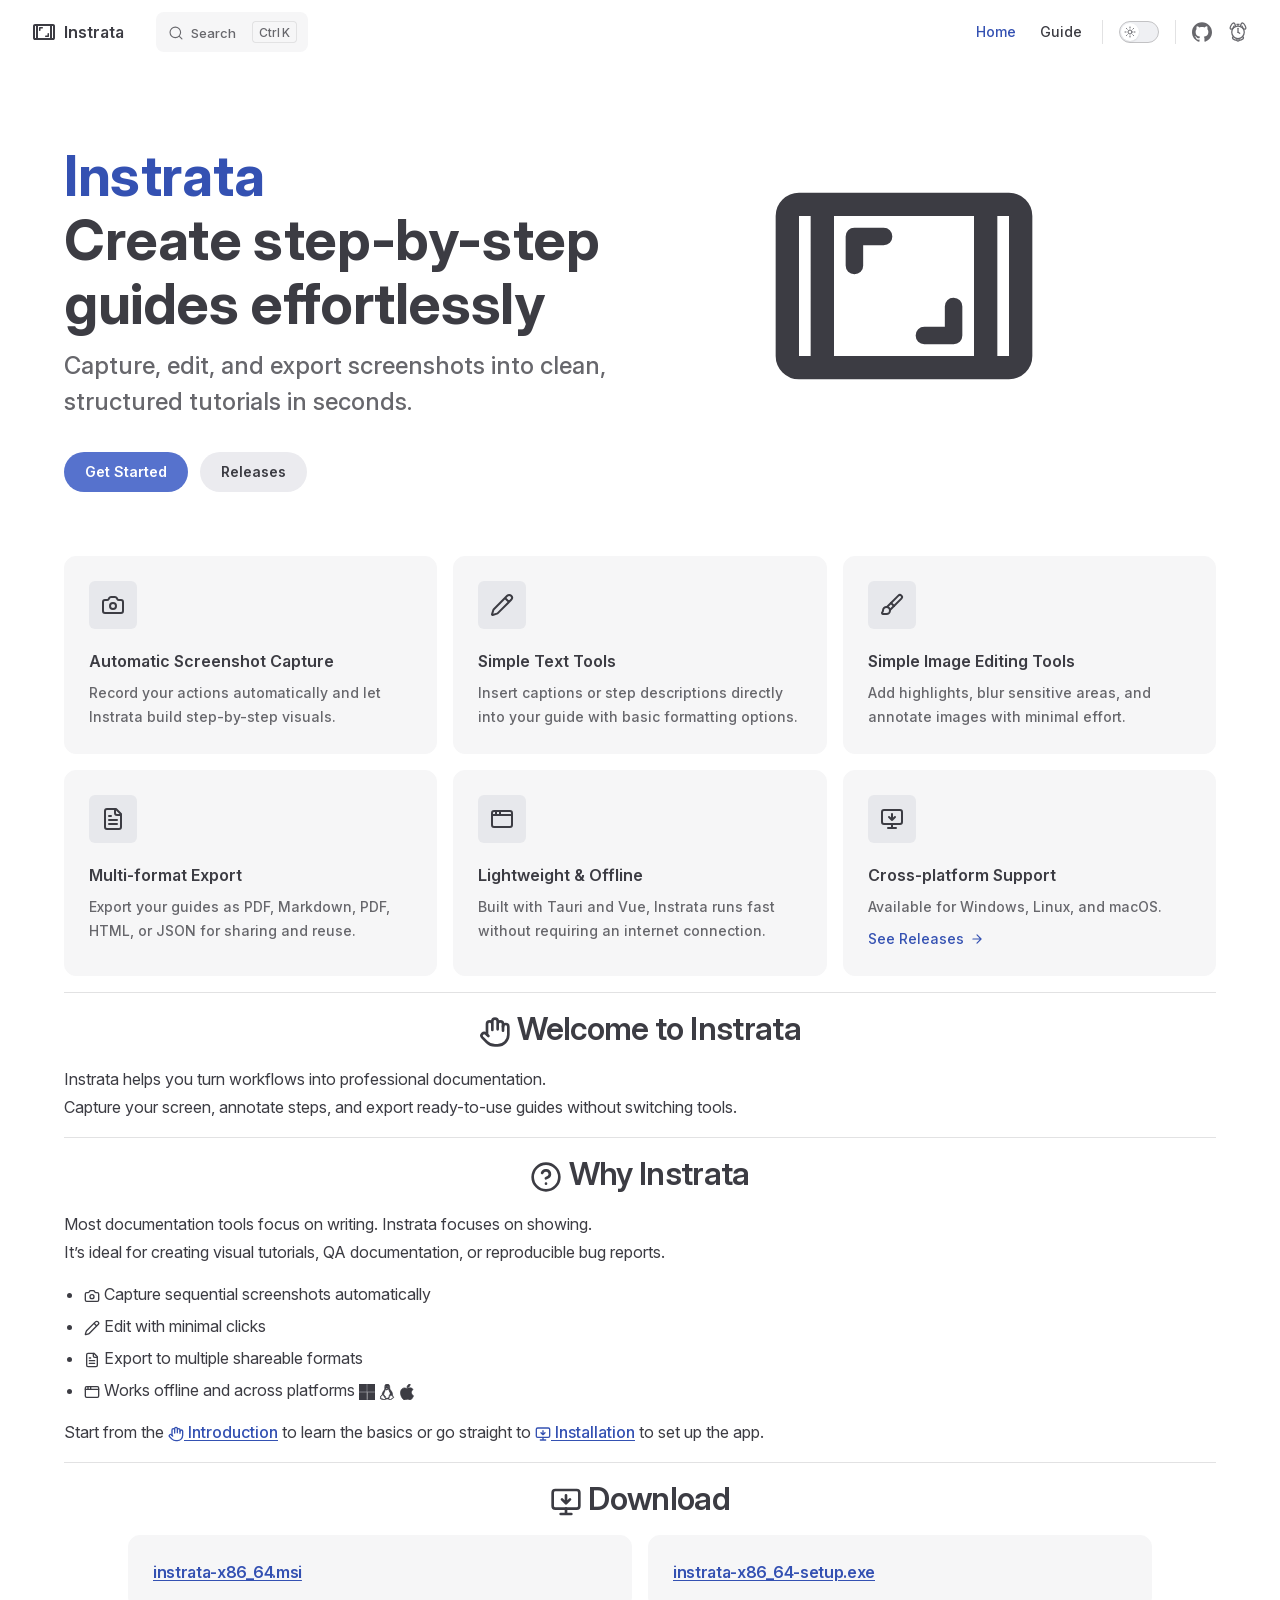
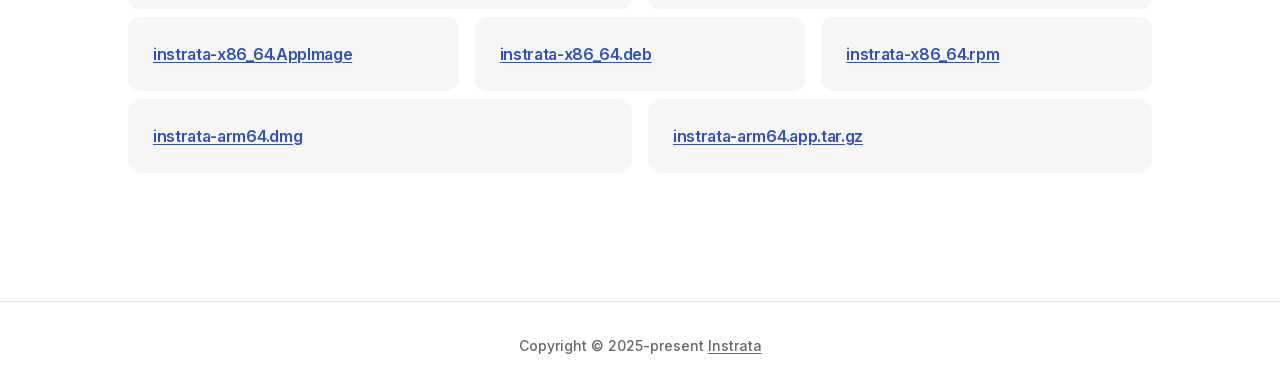
==== commit 2a492b7a: "Deploy docs from main repo" ====
--- a/index.html
+++ b/index.html
@@ -6,14 +6,14 @@
     <title>Welcome to Instrata | Instrata</title>
     <meta name="description" content="Instrata is a tool for creating step-by-step guides from automatic screenshots.">
     <meta name="generator" content="VitePress v1.6.4">
-    <link rel="preload stylesheet" href="/assets/style.CJ46X4Uo.css" as="style">
+    <link rel="preload stylesheet" href="/assets/style.BZOA8fF3.css" as="style">
     <link rel="preload stylesheet" href="/vp-icons.css" as="style">
-    <script type="module" src="/assets/chunks/metadata.110937b7.js"></script>
-    <script type="module" src="/assets/app.CABi1qIK.js"></script>
+    <script type="module" src="/assets/chunks/metadata.690c391d.js"></script>
+    <script type="module" src="/assets/app.C4MnkBq6.js"></script>
     <link rel="preload" href="/assets/inter-roman-latin.Di8DUHzh.woff2" as="font" type="font/woff2" crossorigin="">
-    <link rel="modulepreload" href="/assets/chunks/theme.CoRMcLXe.js">
+    <link rel="modulepreload" href="/assets/chunks/theme.DdgVfm1r.js">
     <link rel="modulepreload" href="/assets/chunks/framework.B-XtCDNB.js">
-    <link rel="modulepreload" href="/assets/index.md.DdCVSOAV.lean.js">
+    <link rel="modulepreload" href="/assets/index.md.TRc4HabJ.lean.js">
     <link rel="icon" type="image/svg+xml" href="/favicon.svg">
     <meta name="theme-color" content="#ffffff">
     <meta property="og:type" content="website">
@@ -27,7 +27,7 @@
     <script id="check-mac-os">document.documentElement.classList.toggle("mac",/Mac|iPhone|iPod|iPad/i.test(navigator.platform));</script>
   </head>
   <body>
-    <div id="app"><div class="Layout" data-v-d8b57b2d><!--[--><!--]--><!--[--><span tabindex="-1" data-v-fcbfc0e0></span><a href="#VPContent" class="VPSkipLink visually-hidden" data-v-fcbfc0e0>Skip to content</a><!--]--><!----><header class="VPNav" data-v-d8b57b2d data-v-7ad780c2><div class="VPNavBar" data-v-7ad780c2 data-v-9fd4d1dd><div class="wrapper" data-v-9fd4d1dd><div class="container" data-v-9fd4d1dd><div class="title" data-v-9fd4d1dd><div class="VPNavBarTitle" data-v-9fd4d1dd data-v-9f43907a><a class="title" href="/" data-v-9f43907a><!--[--><!--]--><!--[--><!--[--><!--[--><img class="VPImage dark logo" src="/instrata-dark.svg" alt data-v-ab19afbb><!--]--><!--[--><img class="VPImage light logo" src="/instrata-light.svg" alt data-v-ab19afbb><!--]--><!--]--><!--]--><span data-v-9f43907a>Instrata</span><!--[--><!--]--></a></div></div><div class="content" data-v-9fd4d1dd><div class="content-body" data-v-9fd4d1dd><!--[--><!--]--><div class="VPNavBarSearch search" data-v-9fd4d1dd><!--[--><!----><div id="local-search"><button type="button" class="DocSearch DocSearch-Button" aria-label="Search"><span class="DocSearch-Button-Container"><span class="vp-icon DocSearch-Search-Icon"></span><span class="DocSearch-Button-Placeholder">Search</span></span><span class="DocSearch-Button-Keys"><kbd class="DocSearch-Button-Key"></kbd><kbd class="DocSearch-Button-Key">K</kbd></span></button></div><!--]--></div><nav aria-labelledby="main-nav-aria-label" class="VPNavBarMenu menu" data-v-9fd4d1dd data-v-afb2845e><span id="main-nav-aria-label" class="visually-hidden" data-v-afb2845e> Main Navigation </span><!--[--><!--[--><a class="VPLink link VPNavBarMenuLink active" href="/" tabindex="0" data-v-afb2845e data-v-815115f5><!--[--><span data-v-815115f5>Home</span><!--]--></a><!--]--><!--[--><a class="VPLink link VPNavBarMenuLink" href="/guide/introduction" tabindex="0" data-v-afb2845e data-v-815115f5><!--[--><span data-v-815115f5>Guide</span><!--]--></a><!--]--><!--]--></nav><!----><div class="VPNavBarAppearance appearance" data-v-9fd4d1dd data-v-3f90c1a5><button class="VPSwitch VPSwitchAppearance" type="button" role="switch" title aria-checked="false" data-v-3f90c1a5 data-v-be9742d9 data-v-b4ccac88><span class="check" data-v-b4ccac88><span class="icon" data-v-b4ccac88><!--[--><span class="vpi-sun sun" data-v-be9742d9></span><span class="vpi-moon moon" data-v-be9742d9></span><!--]--></span></span></button></div><div class="VPSocialLinks VPNavBarSocialLinks social-links" data-v-9fd4d1dd data-v-ef6192dc data-v-e71e869c><!--[--><a class="VPSocialLink no-icon" href="https://github.com/instrata/instrata" aria-label="github" target="_blank" rel="noopener" data-v-e71e869c data-v-60a9a2d3><span class="vpi-social-github"></span></a><!--]--></div><div class="VPFlyout VPNavBarExtra extra" data-v-9fd4d1dd data-v-f953d92f data-v-bfe7971f><button type="button" class="button" aria-haspopup="true" aria-expanded="false" aria-label="extra navigation" data-v-bfe7971f><span class="vpi-more-horizontal icon" data-v-bfe7971f></span></button><div class="menu" data-v-bfe7971f><div class="VPMenu" data-v-bfe7971f data-v-20ed86d6><!----><!--[--><!--[--><!----><div class="group" data-v-f953d92f><div class="item appearance" data-v-f953d92f><p class="label" data-v-f953d92f>Appearance</p><div class="appearance-action" data-v-f953d92f><button class="VPSwitch VPSwitchAppearance" type="button" role="switch" title aria-checked="false" data-v-f953d92f data-v-be9742d9 data-v-b4ccac88><span class="check" data-v-b4ccac88><span class="icon" data-v-b4ccac88><!--[--><span class="vpi-sun sun" data-v-be9742d9></span><span class="vpi-moon moon" data-v-be9742d9></span><!--]--></span></span></button></div></div></div><div class="group" data-v-f953d92f><div class="item social-links" data-v-f953d92f><div class="VPSocialLinks social-links-list" data-v-f953d92f data-v-e71e869c><!--[--><a class="VPSocialLink no-icon" href="https://github.com/instrata/instrata" aria-label="github" target="_blank" rel="noopener" data-v-e71e869c data-v-60a9a2d3><span class="vpi-social-github"></span></a><!--]--></div></div></div><!--]--><!--]--></div></div></div><!--[--><!--]--><button type="button" class="VPNavBarHamburger hamburger" aria-label="mobile navigation" aria-expanded="false" aria-controls="VPNavScreen" data-v-9fd4d1dd data-v-6bee1efd><span class="container" data-v-6bee1efd><span class="top" data-v-6bee1efd></span><span class="middle" data-v-6bee1efd></span><span class="bottom" data-v-6bee1efd></span></span></button></div></div></div></div><div class="divider" data-v-9fd4d1dd><div class="divider-line" data-v-9fd4d1dd></div></div></div><!----></header><!----><!----><div class="VPContent is-home" id="VPContent" data-v-d8b57b2d data-v-9a6c75ad><div class="VPHome" data-v-9a6c75ad data-v-e07eaea7><!--[--><!--]--><div class="VPHero has-image VPHomeHero" data-v-e07eaea7 data-v-dd8814ff><div class="container" data-v-dd8814ff><div class="main" data-v-dd8814ff><!--[--><!--]--><!--[--><h1 class="heading" data-v-dd8814ff><span class="name clip" data-v-dd8814ff>Instrata</span><span class="text" data-v-dd8814ff>Create step-by-step guides effortlessly</span></h1><p class="tagline" data-v-dd8814ff>Capture, edit, and export screenshots into clean, structured tutorials in seconds.</p><!--]--><!--[--><!--]--><div class="actions" data-v-dd8814ff><!--[--><div class="action" data-v-dd8814ff><a class="VPButton medium brand" href="/guide/introduction" data-v-dd8814ff data-v-93dc4167>Get Started</a></div><div class="action" data-v-dd8814ff><a class="VPButton medium alt" href="https://github.com/instrata/instrata/releases/latest" target="_blank" rel="noreferrer" data-v-dd8814ff data-v-93dc4167>Releases</a></div><!--]--></div><!--[--><!--]--></div><div class="image" data-v-dd8814ff><div class="image-container" data-v-dd8814ff><div class="image-bg" data-v-dd8814ff></div><!--[--><!--[--><!--[--><!--[--><img class="VPImage dark image-src" src="/instrata-dark.svg" alt data-v-ab19afbb><!--]--><!--[--><img class="VPImage light image-src" src="/instrata-light.svg" alt data-v-ab19afbb><!--]--><!--]--><!--]--><!--]--></div></div></div></div><!--[--><!--]--><!--[--><!--]--><div class="VPFeatures VPHomeFeatures" data-v-e07eaea7 data-v-b1eea84a><div class="container" data-v-b1eea84a><div class="items" data-v-b1eea84a><!--[--><div class="grid-6 item" data-v-b1eea84a><div class="VPLink no-icon VPFeature" data-v-b1eea84a data-v-bd37d1a2><!--[--><article class="box" data-v-bd37d1a2><div class="icon" data-v-bd37d1a2><svg xmlns="http://www.w3.org/2000/svg" class="icon" width="1em" height="1em" viewBox="0 0 24 24"><g fill="none" stroke="currentColor" stroke-linecap="round" stroke-linejoin="round" stroke-width="2"><path d="M13.997 4a2 2 0 0 1 1.76 1.05l.486.9A2 2 0 0 0 18.003 7H20a2 2 0 0 1 2 2v9a2 2 0 0 1-2 2H4a2 2 0 0 1-2-2V9a2 2 0 0 1 2-2h1.997a2 2 0 0 0 1.759-1.048l.489-.904A2 2 0 0 1 10.004 4z"/><circle cx="12" cy="13" r="3"/></g></svg></div><h2 class="title" data-v-bd37d1a2>Automatic Screenshot Capture</h2><p class="details" data-v-bd37d1a2>Record your actions automatically and let Instrata build step-by-step visuals.</p><!----></article><!--]--></div></div><div class="grid-6 item" data-v-b1eea84a><div class="VPLink no-icon VPFeature" data-v-b1eea84a data-v-bd37d1a2><!--[--><article class="box" data-v-bd37d1a2><div class="icon" data-v-bd37d1a2><svg xmlns="http://www.w3.org/2000/svg" class="icon" width="1em" height="1em" viewBox="0 0 24 24"><path fill="none" stroke="currentColor" stroke-linecap="round" stroke-linejoin="round" stroke-width="2" d="M21.174 6.812a1 1 0 0 0-3.986-3.987L3.842 16.174a2 2 0 0 0-.5.83l-1.321 4.352a.5.5 0 0 0 .623.622l4.353-1.32a2 2 0 0 0 .83-.497zM15 5l4 4"/></svg></div><h2 class="title" data-v-bd37d1a2>Simple Text Tools</h2><p class="details" data-v-bd37d1a2>Insert captions or step descriptions directly into your guide with basic formatting options.</p><!----></article><!--]--></div></div><div class="grid-6 item" data-v-b1eea84a><div class="VPLink no-icon VPFeature" data-v-b1eea84a data-v-bd37d1a2><!--[--><article class="box" data-v-bd37d1a2><div class="icon" data-v-bd37d1a2><svg xmlns="http://www.w3.org/2000/svg" class="icon" width="1em" height="1em" viewBox="0 0 24 24"><g fill="none" stroke="currentColor" stroke-linecap="round" stroke-linejoin="round" stroke-width="2"><path d="m11 10l3 3m-7.5 8A3.5 3.5 0 1 0 3 17.5a2.62 2.62 0 0 1-.708 1.792A1 1 0 0 0 3 21z"/><path d="M9.969 17.031L21.378 5.624a1 1 0 0 0-3.002-3.002L6.967 14.031"/></g></svg></div><h2 class="title" data-v-bd37d1a2>Simple Image Editing Tools</h2><p class="details" data-v-bd37d1a2>Add highlights, blur sensitive areas, and annotate images with minimal effort.</p><!----></article><!--]--></div></div><div class="grid-6 item" data-v-b1eea84a><div class="VPLink no-icon VPFeature" data-v-b1eea84a data-v-bd37d1a2><!--[--><article class="box" data-v-bd37d1a2><div class="icon" data-v-bd37d1a2><svg xmlns="http://www.w3.org/2000/svg" class="icon" width="1em" height="1em" viewBox="0 0 24 24"><g fill="none" stroke="currentColor" stroke-linecap="round" stroke-linejoin="round" stroke-width="2"><path d="M15 2H6a2 2 0 0 0-2 2v16a2 2 0 0 0 2 2h12a2 2 0 0 0 2-2V7Z"/><path d="M14 2v4a2 2 0 0 0 2 2h4M10 9H8m8 4H8m8 4H8"/></g></svg></div><h2 class="title" data-v-bd37d1a2>Multi-format Export</h2><p class="details" data-v-bd37d1a2>Export your guides as PDF, Markdown, PDF, HTML, or JSON for sharing and reuse.</p><!----></article><!--]--></div></div><div class="grid-6 item" data-v-b1eea84a><div class="VPLink no-icon VPFeature" data-v-b1eea84a data-v-bd37d1a2><!--[--><article class="box" data-v-bd37d1a2><div class="icon" data-v-bd37d1a2><svg xmlns="http://www.w3.org/2000/svg" class="icon" width="1em" height="1em" viewBox="0 0 24 24"><g fill="none" stroke="currentColor" stroke-linecap="round" stroke-linejoin="round" stroke-width="2"><rect width="20" height="16" x="2" y="4" rx="2"/><path d="M10 4v4M2 8h20M6 4v4"/></g></svg></div><h2 class="title" data-v-bd37d1a2>Lightweight & Offline</h2><p class="details" data-v-bd37d1a2>Built with Tauri and Vue, Instrata runs fast without requiring an internet connection.</p><!----></article><!--]--></div></div><div class="grid-6 item" data-v-b1eea84a><a class="VPLink link vp-external-link-icon no-icon VPFeature" href="https://github.com/instrata/instrata/releases/latest" target="_blank" rel="noreferrer" data-v-b1eea84a data-v-bd37d1a2><!--[--><article class="box" data-v-bd37d1a2><div class="icon" data-v-bd37d1a2><svg xmlns="http://www.w3.org/2000/svg" class="icon" width="1em" height="1em" viewBox="0 0 24 24"><g fill="none" stroke="currentColor" stroke-linecap="round" stroke-linejoin="round" stroke-width="2"><path d="M12 13V7m3 3l-3 3l-3-3"/><rect width="20" height="14" x="2" y="3" rx="2"/><path d="M12 17v4m-4 0h8"/></g></svg></div><h2 class="title" data-v-bd37d1a2>Cross-platform Support</h2><p class="details" data-v-bd37d1a2>Available for Windows, Linux, and macOS.</p><div class="link-text" data-v-bd37d1a2><p class="link-text-value" data-v-bd37d1a2>See Releases <span class="vpi-arrow-right link-text-icon" data-v-bd37d1a2></span></p></div></article><!--]--></a></div><!--]--></div></div></div><!--[--><!--]--><div class="vp-doc container" style="" data-v-e07eaea7 data-v-c141a4bd><!--[--><div style="position:relative;" data-v-e07eaea7><div data-v-79e0a204><hr data-v-79e0a204><h1 id="welcome-to-instrata" tabindex="-1" data-v-79e0a204><svg xmlns="http://www.w3.org/2000/svg" class="icon" width="1em" height="1em" viewBox="0 0 24 24" data-v-79e0a204><g fill="none" stroke="currentColor" stroke-linecap="round" stroke-linejoin="round" stroke-width="2" data-v-79e0a204><path d="M18 11V6a2 2 0 0 0-2-2a2 2 0 0 0-2 2m0 4V4a2 2 0 0 0-2-2a2 2 0 0 0-2 2v2m0 4.5V6a2 2 0 0 0-2-2a2 2 0 0 0-2 2v8" data-v-79e0a204></path><path d="M18 8a2 2 0 1 1 4 0v6a8 8 0 0 1-8 8h-2c-2.8 0-4.5-.86-5.99-2.34l-3.6-3.6a2 2 0 0 1 2.83-2.82L7 15" data-v-79e0a204></path></g></svg> Welcome to Instrata <a class="header-anchor" href="#welcome-to-instrata" aria-label="Permalink to &quot;::hand:: Welcome to Instrata&quot;" data-v-79e0a204>​</a></h1><p data-v-79e0a204>Instrata helps you turn workflows into professional documentation.<br data-v-79e0a204> Capture your screen, annotate steps, and export ready-to-use guides without switching tools.</p><hr data-v-79e0a204><h1 id="why-instrata" tabindex="-1" data-v-79e0a204><svg xmlns="http://www.w3.org/2000/svg" class="icon" width="1em" height="1em" viewBox="0 0 24 24" data-v-79e0a204><g fill="none" stroke="currentColor" stroke-linecap="round" stroke-linejoin="round" stroke-width="2" data-v-79e0a204><circle cx="12" cy="12" r="10" data-v-79e0a204></circle><path d="M9.09 9a3 3 0 0 1 5.83 1c0 2-3 3-3 3m.08 4h.01" data-v-79e0a204></path></g></svg> Why Instrata <a class="header-anchor" href="#why-instrata" aria-label="Permalink to &quot;::circle-question-mark:: Why Instrata&quot;" data-v-79e0a204>​</a></h1><p data-v-79e0a204>Most documentation tools focus on writing. Instrata focuses on showing.<br data-v-79e0a204> It’s ideal for creating visual tutorials, QA documentation, or reproducible bug reports.</p><ul data-v-79e0a204><li data-v-79e0a204><svg xmlns="http://www.w3.org/2000/svg" class="icon" width="1em" height="1em" viewBox="0 0 24 24" data-v-79e0a204><g fill="none" stroke="currentColor" stroke-linecap="round" stroke-linejoin="round" stroke-width="2" data-v-79e0a204><path d="M13.997 4a2 2 0 0 1 1.76 1.05l.486.9A2 2 0 0 0 18.003 7H20a2 2 0 0 1 2 2v9a2 2 0 0 1-2 2H4a2 2 0 0 1-2-2V9a2 2 0 0 1 2-2h1.997a2 2 0 0 0 1.759-1.048l.489-.904A2 2 0 0 1 10.004 4z" data-v-79e0a204></path><circle cx="12" cy="13" r="3" data-v-79e0a204></circle></g></svg> Capture sequential screenshots automatically</li><li data-v-79e0a204><svg xmlns="http://www.w3.org/2000/svg" class="icon" width="1em" height="1em" viewBox="0 0 24 24" data-v-79e0a204><path fill="none" stroke="currentColor" stroke-linecap="round" stroke-linejoin="round" stroke-width="2" d="M21.174 6.812a1 1 0 0 0-3.986-3.987L3.842 16.174a2 2 0 0 0-.5.83l-1.321 4.352a.5.5 0 0 0 .623.622l4.353-1.32a2 2 0 0 0 .83-.497zM15 5l4 4" data-v-79e0a204></path></svg> Edit with minimal clicks</li><li data-v-79e0a204><svg xmlns="http://www.w3.org/2000/svg" class="icon" width="1em" height="1em" viewBox="0 0 24 24" data-v-79e0a204><g fill="none" stroke="currentColor" stroke-linecap="round" stroke-linejoin="round" stroke-width="2" data-v-79e0a204><path d="M15 2H6a2 2 0 0 0-2 2v16a2 2 0 0 0 2 2h12a2 2 0 0 0 2-2V7Z" data-v-79e0a204></path><path d="M14 2v4a2 2 0 0 0 2 2h4M10 9H8m8 4H8m8 4H8" data-v-79e0a204></path></g></svg> Export to multiple shareable formats</li><li data-v-79e0a204><svg xmlns="http://www.w3.org/2000/svg" class="icon" width="1em" height="1em" viewBox="0 0 24 24" data-v-79e0a204><g fill="none" stroke="currentColor" stroke-linecap="round" stroke-linejoin="round" stroke-width="2" data-v-79e0a204><rect width="20" height="16" x="2" y="4" rx="2" data-v-79e0a204></rect><path d="M10 4v4M2 8h20M6 4v4" data-v-79e0a204></path></g></svg> Works offline and across platforms <svg xmlns="http://www.w3.org/2000/svg" class="icon" width="1em" height="1em" viewBox="0 0 24 24" data-v-79e0a204><path fill="currentColor" d="M0 0h11.377v11.372H0Zm12.623 0H24v11.372H12.623ZM0 12.623h11.377V24H0Zm12.623 0H24V24H12.623" data-v-79e0a204></path></svg> <svg xmlns="http://www.w3.org/2000/svg" class="icon" width="1em" height="1em" viewBox="0 0 24 24" data-v-79e0a204><path fill="currentColor" d="M12.504 0q-.232 0-.48.021c-4.226.333-3.105 4.807-3.17 6.298c-.076 1.092-.3 1.953-1.05 3.02c-.885 1.051-2.127 2.75-2.716 4.521c-.278.832-.41 1.684-.287 2.489a.4.4 0 0 0-.11.135c-.26.268-.45.6-.663.839c-.199.199-.485.267-.797.4c-.313.136-.658.269-.864.68c-.09.189-.136.394-.132.602c0 .199.027.4.055.536c.058.399.116.728.04.97c-.249.68-.28 1.145-.106 1.484c.174.334.535.47.94.601c.81.2 1.91.135 2.774.6c.926.466 1.866.67 2.616.47c.526-.116.97-.464 1.208-.946c.587-.003 1.23-.269 2.26-.334c.699-.058 1.574.267 2.577.2c.025.134.063.198.114.333l.003.003c.391.778 1.113 1.132 1.884 1.071s1.592-.536 2.257-1.306c.631-.765 1.683-1.084 2.378-1.503c.348-.199.629-.469.649-.853c.023-.4-.2-.811-.714-1.376v-.097l-.003-.003c-.17-.2-.25-.535-.338-.926c-.085-.401-.182-.786-.492-1.046h-.003c-.059-.054-.123-.067-.188-.135a.36.36 0 0 0-.19-.064c.431-1.278.264-2.55-.173-3.694c-.533-1.41-1.465-2.638-2.175-3.483c-.796-1.005-1.576-1.957-1.56-3.368c.026-2.152.236-6.133-3.544-6.139m.529 3.405h.013c.213 0 .396.062.584.198c.19.135.33.332.438.533c.105.259.158.459.166.724c0-.02.006-.04.006-.06v.105l-.004-.021l-.004-.024a1.8 1.8 0 0 1-.15.706a.95.95 0 0 1-.213.335a1 1 0 0 0-.088-.042c-.104-.045-.198-.064-.284-.133a1.3 1.3 0 0 0-.22-.066c.05-.06.146-.133.183-.198q.08-.193.088-.402v-.02a1.2 1.2 0 0 0-.061-.4c-.045-.134-.101-.2-.183-.333c-.084-.066-.167-.132-.267-.132h-.016c-.093 0-.176.03-.262.132a.8.8 0 0 0-.205.334a1.2 1.2 0 0 0-.09.4v.019q.002.134.02.267c-.193-.067-.438-.135-.607-.202a2 2 0 0 1-.018-.2v-.02a1.8 1.8 0 0 1 .15-.768a1.08 1.08 0 0 1 .43-.533a1 1 0 0 1 .594-.2zm-2.962.059h.036c.142 0 .27.048.399.135c.146.129.264.288.344.465c.09.199.14.4.153.667v.004c.007.134.006.2-.002.266v.08c-.03.007-.056.018-.083.024c-.152.055-.274.135-.393.2q.018-.136.003-.267v-.015c-.012-.133-.04-.2-.082-.333a.6.6 0 0 0-.166-.267a.25.25 0 0 0-.183-.064h-.021c-.071.006-.13.04-.186.132a.55.55 0 0 0-.12.27a1 1 0 0 0-.023.33v.015c.012.135.037.2.08.334c.046.134.098.2.166.268q.014.014.034.024c-.07.057-.117.07-.176.136a.3.3 0 0 1-.131.068a2.6 2.6 0 0 1-.275-.402a1.8 1.8 0 0 1-.155-.667a1.8 1.8 0 0 1 .08-.668a1.4 1.4 0 0 1 .283-.535c.128-.133.26-.2.418-.2m1.37 1.706c.332 0 .733.065 1.216.399c.293.2.523.269 1.052.468h.003c.255.136.405.266.478.399v-.131a.57.57 0 0 1 .016.47c-.123.31-.516.643-1.063.842v.002c-.268.135-.501.333-.775.465c-.276.135-.588.292-1.012.267a1.1 1.1 0 0 1-.448-.067a4 4 0 0 1-.322-.198c-.195-.135-.363-.332-.612-.465v-.005h-.005c-.4-.246-.616-.512-.686-.71q-.104-.403.193-.6c.224-.135.38-.271.483-.336c.104-.074.143-.102.176-.131h.002v-.003c.169-.202.436-.47.839-.601c.139-.036.294-.065.466-.065zm2.8 2.142c.358 1.417 1.196 3.475 1.735 4.473c.286.534.855 1.659 1.102 3.024c.156-.005.33.018.513.064c.646-1.671-.546-3.467-1.089-3.966c-.22-.2-.232-.335-.123-.335c.59.534 1.365 1.572 1.646 2.757c.13.535.16 1.104.021 1.67c.067.028.135.06.205.067c1.032.534 1.413.938 1.23 1.537v-.043c-.06-.003-.12 0-.18 0h-.016c.151-.467-.182-.825-1.065-1.224c-.915-.4-1.646-.336-1.77.465c-.008.043-.013.066-.018.135c-.068.023-.139.053-.209.064c-.43.268-.662.669-.793 1.187c-.13.533-.17 1.156-.205 1.869v.003c-.02.334-.17.838-.319 1.35c-1.5 1.072-3.58 1.538-5.348.334a2.7 2.7 0 0 0-.402-.533a1.5 1.5 0 0 0-.275-.333c.182 0 .338-.03.465-.067a.62.62 0 0 0 .314-.334c.108-.267 0-.697-.345-1.163s-.931-.995-1.788-1.521c-.63-.4-.986-.87-1.15-1.396c-.165-.534-.143-1.085-.015-1.645c.245-1.07.873-2.11 1.274-2.763c.107-.065.037.135-.408.974c-.396.751-1.14 2.497-.122 3.854a8.1 8.1 0 0 1 .647-2.876c.564-1.278 1.743-3.504 1.836-5.268c.048.036.217.135.289.202c.218.133.38.333.59.465c.21.201.477.335.876.335q.058.005.11.006c.412 0 .73-.134.997-.268c.29-.134.52-.334.74-.4h.005c.467-.135.835-.402 1.044-.7zm2.185 8.958c.037.6.343 1.245.882 1.377c.588.134 1.434-.333 1.791-.765l.211-.01c.315-.007.577.01.847.268l.003.003c.208.199.305.53.391.876c.085.4.154.78.409 1.066c.486.527.645.906.636 1.14l.003-.007v.018l-.003-.012c-.015.262-.185.396-.498.595c-.63.401-1.746.712-2.457 1.57c-.618.737-1.37 1.14-2.036 1.191c-.664.053-1.237-.2-1.574-.898l-.005-.003c-.21-.4-.12-1.025.056-1.69c.176-.668.428-1.344.463-1.897c.037-.714.076-1.335.195-1.814c.12-.465.308-.797.641-.984l.045-.022zm-10.814.049h.01q.08 0 .157.014c.376.055.706.333 1.023.752l.91 1.664l.003.003c.243.533.754 1.064 1.189 1.637c.434.598.77 1.131.729 1.57v.006c-.057.744-.48 1.148-1.125 1.294c-.645.135-1.52.002-2.395-.464c-.968-.536-2.118-.469-2.857-.602q-.553-.1-.723-.4c-.11-.2-.113-.602.123-1.23v-.004l.002-.003c.117-.334.03-.752-.027-1.118c-.055-.401-.083-.71.043-.94c.16-.334.396-.4.69-.533c.294-.135.64-.202.915-.47h.002v-.002c.256-.268.445-.601.668-.838c.19-.201.38-.336.663-.336m7.159-9.074c-.435.201-.945.535-1.488.535c-.542 0-.97-.267-1.28-.466c-.154-.134-.28-.268-.373-.335c-.164-.134-.144-.333-.074-.333c.109.016.129.134.199.2c.096.066.215.2.36.333c.292.2.68.467 1.167.467c.485 0 1.053-.267 1.398-.466c.195-.135.445-.334.648-.467c.156-.136.149-.267.279-.267c.128.016.034.134-.147.332a8 8 0 0 1-.69.468zm-1.082-1.583V5.64c-.006-.02.013-.042.029-.05c.074-.043.18-.027.26.004c.063 0 .16.067.15.135c-.006.049-.085.066-.135.066c-.055 0-.092-.043-.141-.068c-.052-.018-.146-.008-.163-.065m-.551 0c-.02.058-.113.049-.166.066c-.047.025-.086.068-.14.068c-.05 0-.13-.02-.136-.068c-.01-.066.088-.133.15-.133c.08-.031.184-.047.259-.005c.019.009.036.03.03.05v.02h.003z" data-v-79e0a204></path></svg> <svg xmlns="http://www.w3.org/2000/svg" class="icon" width="1em" height="1em" viewBox="0 0 24 24" data-v-79e0a204><path fill="currentColor" d="M12.152 6.896c-.948 0-2.415-1.078-3.96-1.04c-2.04.027-3.91 1.183-4.961 3.014c-2.117 3.675-.546 9.103 1.519 12.09c1.013 1.454 2.208 3.09 3.792 3.039c1.52-.065 2.09-.987 3.935-.987c1.831 0 2.35.987 3.96.948c1.637-.026 2.676-1.48 3.676-2.948c1.156-1.688 1.636-3.325 1.662-3.415c-.039-.013-3.182-1.221-3.22-4.857c-.026-3.04 2.48-4.494 2.597-4.559c-1.429-2.09-3.623-2.324-4.39-2.376c-2-.156-3.675 1.09-4.61 1.09zM15.53 3.83c.843-1.012 1.4-2.427 1.245-3.83c-1.207.052-2.662.805-3.532 1.818c-.78.896-1.454 2.338-1.273 3.714c1.338.104 2.715-.688 3.559-1.701" data-v-79e0a204></path></svg></li></ul><p data-v-79e0a204>Start from the <a href="./guide/introduction" data-v-79e0a204><svg xmlns="http://www.w3.org/2000/svg" class="icon" width="1em" height="1em" viewBox="0 0 24 24" data-v-79e0a204><g fill="none" stroke="currentColor" stroke-linecap="round" stroke-linejoin="round" stroke-width="2" data-v-79e0a204><path d="M18 11V6a2 2 0 0 0-2-2a2 2 0 0 0-2 2m0 4V4a2 2 0 0 0-2-2a2 2 0 0 0-2 2v2m0 4.5V6a2 2 0 0 0-2-2a2 2 0 0 0-2 2v8" data-v-79e0a204></path><path d="M18 8a2 2 0 1 1 4 0v6a8 8 0 0 1-8 8h-2c-2.8 0-4.5-.86-5.99-2.34l-3.6-3.6a2 2 0 0 1 2.83-2.82L7 15" data-v-79e0a204></path></g></svg> Introduction</a> to learn the basics or go straight to <a href="./guide/installation" data-v-79e0a204><svg xmlns="http://www.w3.org/2000/svg" class="icon" width="1em" height="1em" viewBox="0 0 24 24" data-v-79e0a204><g fill="none" stroke="currentColor" stroke-linecap="round" stroke-linejoin="round" stroke-width="2" data-v-79e0a204><path d="M12 13V7m3 3l-3 3l-3-3" data-v-79e0a204></path><rect width="20" height="14" x="2" y="3" rx="2" data-v-79e0a204></rect><path d="M12 17v4m-4 0h8" data-v-79e0a204></path></g></svg> Installation</a> to set up the app.</p><hr data-v-79e0a204><h1 id="download" tabindex="-1" data-v-79e0a204><svg xmlns="http://www.w3.org/2000/svg" class="icon" width="1em" height="1em" viewBox="0 0 24 24" data-v-79e0a204><g fill="none" stroke="currentColor" stroke-linecap="round" stroke-linejoin="round" stroke-width="2" data-v-79e0a204><path d="M12 13V7m3 3l-3 3l-3-3" data-v-79e0a204></path><rect width="20" height="14" x="2" y="3" rx="2" data-v-79e0a204></rect><path d="M12 17v4m-4 0h8" data-v-79e0a204></path></g></svg> Download <a class="header-anchor" href="#download" aria-label="Permalink to &quot;::monitor-down:: Download&quot;" data-v-79e0a204>​</a></h1><div style="height:1em;" data-v-79e0a204></div><div class="VPFeatures" data-v-79e0a204 data-v-b1eea84a><div class="container" data-v-b1eea84a><div class="items" data-v-b1eea84a><!--[--><div class="grid-2 item" data-v-b1eea84a><a class="VPLink link vp-external-link-icon no-icon VPFeature" href="https://github.com/instrata/instrata/releases/latest/download/instata-x86_64.msi" target="_blank" rel="noreferrer" data-v-b1eea84a data-v-bd37d1a2><!--[--><article class="box" data-v-bd37d1a2><!----><h2 class="title" data-v-bd37d1a2>instrata-x86_64.msi</h2><!----><!----></article><!--]--></a></div><div class="grid-2 item" data-v-b1eea84a><a class="VPLink link vp-external-link-icon no-icon VPFeature" href="https://github.com/instrata/instrata/releases/latest/download/instata-x86_64-setup.exe" target="_blank" rel="noreferrer" data-v-b1eea84a data-v-bd37d1a2><!--[--><article class="box" data-v-bd37d1a2><!----><h2 class="title" data-v-bd37d1a2>instrata-x86_64-setup.exe</h2><!----><!----></article><!--]--></a></div><!--]--></div></div></div><div class="VPFeatures" data-v-79e0a204 data-v-b1eea84a><div class="container" data-v-b1eea84a><div class="items" data-v-b1eea84a><!--[--><div class="grid-3 item" data-v-b1eea84a><a class="VPLink link vp-external-link-icon no-icon VPFeature" href="https://github.com/instrata/instrata/releases/latest/download/instata-x86_64.AppImage" target="_blank" rel="noreferrer" data-v-b1eea84a data-v-bd37d1a2><!--[--><article class="box" data-v-bd37d1a2><!----><h2 class="title" data-v-bd37d1a2>instrata-x86_64.AppImage</h2><!----><!----></article><!--]--></a></div><div class="grid-3 item" data-v-b1eea84a><a class="VPLink link vp-external-link-icon no-icon VPFeature" href="https://github.com/instrata/instrata/releases/latest/download/instata-x86_64.deb" target="_blank" rel="noreferrer" data-v-b1eea84a data-v-bd37d1a2><!--[--><article class="box" data-v-bd37d1a2><!----><h2 class="title" data-v-bd37d1a2>instrata-x86_64.deb</h2><!----><!----></article><!--]--></a></div><div class="grid-3 item" data-v-b1eea84a><a class="VPLink link vp-external-link-icon no-icon VPFeature" href="https://github.com/instrata/instrata/releases/latest/download/instata-x86_64.rpm" target="_blank" rel="noreferrer" data-v-b1eea84a data-v-bd37d1a2><!--[--><article class="box" data-v-bd37d1a2><!----><h2 class="title" data-v-bd37d1a2>instrata-x86_64.rpm</h2><!----><!----></article><!--]--></a></div><!--]--></div></div></div><div class="VPFeatures" data-v-79e0a204 data-v-b1eea84a><div class="container" data-v-b1eea84a><div class="items" data-v-b1eea84a><!--[--><div class="grid-2 item" data-v-b1eea84a><a class="VPLink link vp-external-link-icon no-icon VPFeature" href="https://github.com/instrata/instrata/releases/latest/download/instata-arm64.dmg" target="_blank" rel="noreferrer" data-v-b1eea84a data-v-bd37d1a2><!--[--><article class="box" data-v-bd37d1a2><!----><h2 class="title" data-v-bd37d1a2>instrata-arm64.dmg</h2><!----><!----></article><!--]--></a></div><div class="grid-2 item" data-v-b1eea84a><a class="VPLink link vp-external-link-icon no-icon VPFeature" href="https://github.com/instrata/instrata/releases/latest/download/instata-arm64.app.tar.gz" target="_blank" rel="noreferrer" data-v-b1eea84a data-v-bd37d1a2><!--[--><article class="box" data-v-bd37d1a2><!----><h2 class="title" data-v-bd37d1a2>instrata-arm64.app.tar.gz</h2><!----><!----></article><!--]--></a></div><!--]--></div></div></div></div></div><!--]--></div></div></div><footer class="VPFooter" data-v-d8b57b2d data-v-566314d4><div class="container" data-v-566314d4><!----><p class="copyright" data-v-566314d4>Copyright © 2025-present <a href='https://github.com/instrata/' target="_blank" rel="noopener noreferrer" ">Instrata</a></p></div></footer><!--[--><!--]--></div></div>
+    <div id="app"><div class="Layout" data-v-d8b57b2d><!--[--><!--]--><!--[--><span tabindex="-1" data-v-fcbfc0e0></span><a href="#VPContent" class="VPSkipLink visually-hidden" data-v-fcbfc0e0>Skip to content</a><!--]--><!----><header class="VPNav" data-v-d8b57b2d data-v-7ad780c2><div class="VPNavBar" data-v-7ad780c2 data-v-9fd4d1dd><div class="wrapper" data-v-9fd4d1dd><div class="container" data-v-9fd4d1dd><div class="title" data-v-9fd4d1dd><div class="VPNavBarTitle" data-v-9fd4d1dd data-v-9f43907a><a class="title" href="/" data-v-9f43907a><!--[--><!--]--><!--[--><!--[--><!--[--><img class="VPImage dark logo" src="/instrata-dark.svg" alt data-v-ab19afbb><!--]--><!--[--><img class="VPImage light logo" src="/instrata-light.svg" alt data-v-ab19afbb><!--]--><!--]--><!--]--><span data-v-9f43907a>Instrata</span><!--[--><!--]--></a></div></div><div class="content" data-v-9fd4d1dd><div class="content-body" data-v-9fd4d1dd><!--[--><!--]--><div class="VPNavBarSearch search" data-v-9fd4d1dd><!--[--><!----><div id="local-search"><button type="button" class="DocSearch DocSearch-Button" aria-label="Search"><span class="DocSearch-Button-Container"><span class="vp-icon DocSearch-Search-Icon"></span><span class="DocSearch-Button-Placeholder">Search</span></span><span class="DocSearch-Button-Keys"><kbd class="DocSearch-Button-Key"></kbd><kbd class="DocSearch-Button-Key">K</kbd></span></button></div><!--]--></div><nav aria-labelledby="main-nav-aria-label" class="VPNavBarMenu menu" data-v-9fd4d1dd data-v-afb2845e><span id="main-nav-aria-label" class="visually-hidden" data-v-afb2845e> Main Navigation </span><!--[--><!--[--><a class="VPLink link VPNavBarMenuLink active" href="/" tabindex="0" data-v-afb2845e data-v-815115f5><!--[--><span data-v-815115f5>Home</span><!--]--></a><!--]--><!--[--><a class="VPLink link VPNavBarMenuLink" href="/guide/introduction" tabindex="0" data-v-afb2845e data-v-815115f5><!--[--><span data-v-815115f5>Guide</span><!--]--></a><!--]--><!--]--></nav><!----><div class="VPNavBarAppearance appearance" data-v-9fd4d1dd data-v-3f90c1a5><button class="VPSwitch VPSwitchAppearance" type="button" role="switch" title aria-checked="false" data-v-3f90c1a5 data-v-be9742d9 data-v-b4ccac88><span class="check" data-v-b4ccac88><span class="icon" data-v-b4ccac88><!--[--><span class="vpi-sun sun" data-v-be9742d9></span><span class="vpi-moon moon" data-v-be9742d9></span><!--]--></span></span></button></div><div class="VPSocialLinks VPNavBarSocialLinks social-links" data-v-9fd4d1dd data-v-ef6192dc data-v-e71e869c><!--[--><a class="VPSocialLink no-icon" href="https://github.com/instrata/instrata" aria-label="github" target="_blank" rel="noopener" data-v-e71e869c data-v-60a9a2d3><span class="vpi-social-github"></span></a><a class="VPSocialLink no-icon" href="https://instrata.github.io/benchbark" aria-label target="_blank" rel="noopener" data-v-e71e869c data-v-60a9a2d3><svg xmlns="http://www.w3.org/2000/svg" width="24" height="24" fill="none" stroke="currentColor" stroke-width="2" viewBox="0 0 32 32" style="fill:none;"><circle cx="16" cy="16.5" r="10"/><circle cx="16" cy="28.5" r="1.997"/><path d="M13.736 3.236h4.528v.028h-4.528z" style="stroke-width:1.47164;stroke-linejoin:round" transform="translate(0 .5)"/><path d="M15.728 4.307h.505v.386h-.505z" style="stroke-width:1.6138" transform="translate(0 .5)"/><rect width=".112" height="6.612" x="15.944" y="9.944" ry="0" style="stroke-width:1.88771;stroke-linejoin:round"/><rect width=".208" height="3.208" x="6.199" y="-25.263" ry="0" style="stroke-width:1.79156;stroke-linejoin:round" transform="rotate(120)"/><path d="M8.581 23.354c-3.753 2.295.83 5.934 5.61 5.895M23.419 23.354c3.754 2.295-.83 5.934-5.61 5.895" style="stroke-width:2;stroke-linecap:butt;stroke-linejoin:round"/><path d="M12.022 6.469c-.95-4.437-1.422-4.93-3.006-4.97-2.573 0-7.015 7.951-5.01 9.529 3.006 2.397 5.611-4.56 5.611-4.56l.401.994M19.978 6.469c.95-4.437 1.422-4.93 3.006-4.97 2.573 0 7.015 7.951 5.01 9.529-3.006 2.397-5.611-4.56-5.611-4.56l-.401.994" style="stroke-width:1.99937;stroke-linecap:butt;stroke-linejoin:round"/></svg></a><!--]--></div><div class="VPFlyout VPNavBarExtra extra" data-v-9fd4d1dd data-v-f953d92f data-v-bfe7971f><button type="button" class="button" aria-haspopup="true" aria-expanded="false" aria-label="extra navigation" data-v-bfe7971f><span class="vpi-more-horizontal icon" data-v-bfe7971f></span></button><div class="menu" data-v-bfe7971f><div class="VPMenu" data-v-bfe7971f data-v-20ed86d6><!----><!--[--><!--[--><!----><div class="group" data-v-f953d92f><div class="item appearance" data-v-f953d92f><p class="label" data-v-f953d92f>Appearance</p><div class="appearance-action" data-v-f953d92f><button class="VPSwitch VPSwitchAppearance" type="button" role="switch" title aria-checked="false" data-v-f953d92f data-v-be9742d9 data-v-b4ccac88><span class="check" data-v-b4ccac88><span class="icon" data-v-b4ccac88><!--[--><span class="vpi-sun sun" data-v-be9742d9></span><span class="vpi-moon moon" data-v-be9742d9></span><!--]--></span></span></button></div></div></div><div class="group" data-v-f953d92f><div class="item social-links" data-v-f953d92f><div class="VPSocialLinks social-links-list" data-v-f953d92f data-v-e71e869c><!--[--><a class="VPSocialLink no-icon" href="https://github.com/instrata/instrata" aria-label="github" target="_blank" rel="noopener" data-v-e71e869c data-v-60a9a2d3><span class="vpi-social-github"></span></a><a class="VPSocialLink no-icon" href="https://instrata.github.io/benchbark" aria-label target="_blank" rel="noopener" data-v-e71e869c data-v-60a9a2d3><svg xmlns="http://www.w3.org/2000/svg" width="24" height="24" fill="none" stroke="currentColor" stroke-width="2" viewBox="0 0 32 32" style="fill:none;"><circle cx="16" cy="16.5" r="10"/><circle cx="16" cy="28.5" r="1.997"/><path d="M13.736 3.236h4.528v.028h-4.528z" style="stroke-width:1.47164;stroke-linejoin:round" transform="translate(0 .5)"/><path d="M15.728 4.307h.505v.386h-.505z" style="stroke-width:1.6138" transform="translate(0 .5)"/><rect width=".112" height="6.612" x="15.944" y="9.944" ry="0" style="stroke-width:1.88771;stroke-linejoin:round"/><rect width=".208" height="3.208" x="6.199" y="-25.263" ry="0" style="stroke-width:1.79156;stroke-linejoin:round" transform="rotate(120)"/><path d="M8.581 23.354c-3.753 2.295.83 5.934 5.61 5.895M23.419 23.354c3.754 2.295-.83 5.934-5.61 5.895" style="stroke-width:2;stroke-linecap:butt;stroke-linejoin:round"/><path d="M12.022 6.469c-.95-4.437-1.422-4.93-3.006-4.97-2.573 0-7.015 7.951-5.01 9.529 3.006 2.397 5.611-4.56 5.611-4.56l.401.994M19.978 6.469c.95-4.437 1.422-4.93 3.006-4.97 2.573 0 7.015 7.951 5.01 9.529-3.006 2.397-5.611-4.56-5.611-4.56l-.401.994" style="stroke-width:1.99937;stroke-linecap:butt;stroke-linejoin:round"/></svg></a><!--]--></div></div></div><!--]--><!--]--></div></div></div><!--[--><!--]--><button type="button" class="VPNavBarHamburger hamburger" aria-label="mobile navigation" aria-expanded="false" aria-controls="VPNavScreen" data-v-9fd4d1dd data-v-6bee1efd><span class="container" data-v-6bee1efd><span class="top" data-v-6bee1efd></span><span class="middle" data-v-6bee1efd></span><span class="bottom" data-v-6bee1efd></span></span></button></div></div></div></div><div class="divider" data-v-9fd4d1dd><div class="divider-line" data-v-9fd4d1dd></div></div></div><!----></header><!----><!----><div class="VPContent is-home" id="VPContent" data-v-d8b57b2d data-v-9a6c75ad><div class="VPHome" data-v-9a6c75ad data-v-e07eaea7><!--[--><!--]--><div class="VPHero has-image VPHomeHero" data-v-e07eaea7 data-v-dd8814ff><div class="container" data-v-dd8814ff><div class="main" data-v-dd8814ff><!--[--><!--]--><!--[--><h1 class="heading" data-v-dd8814ff><span class="name clip" data-v-dd8814ff>Instrata</span><span class="text" data-v-dd8814ff>Create step-by-step guides effortlessly</span></h1><p class="tagline" data-v-dd8814ff>Capture, edit, and export screenshots into clean, structured tutorials in seconds.</p><!--]--><!--[--><!--]--><div class="actions" data-v-dd8814ff><!--[--><div class="action" data-v-dd8814ff><a class="VPButton medium brand" href="/guide/introduction" data-v-dd8814ff data-v-93dc4167>Get Started</a></div><div class="action" data-v-dd8814ff><a class="VPButton medium alt" href="https://github.com/instrata/instrata/releases/latest" target="_blank" rel="noreferrer" data-v-dd8814ff data-v-93dc4167>Releases</a></div><!--]--></div><!--[--><!--]--></div><div class="image" data-v-dd8814ff><div class="image-container" data-v-dd8814ff><div class="image-bg" data-v-dd8814ff></div><!--[--><!--[--><!--[--><!--[--><img class="VPImage dark image-src" src="/instrata-dark.svg" alt data-v-ab19afbb><!--]--><!--[--><img class="VPImage light image-src" src="/instrata-light.svg" alt data-v-ab19afbb><!--]--><!--]--><!--]--><!--]--></div></div></div></div><!--[--><!--]--><!--[--><!--]--><div class="VPFeatures VPHomeFeatures" data-v-e07eaea7 data-v-b1eea84a><div class="container" data-v-b1eea84a><div class="items" data-v-b1eea84a><!--[--><div class="grid-6 item" data-v-b1eea84a><div class="VPLink no-icon VPFeature" data-v-b1eea84a data-v-bd37d1a2><!--[--><article class="box" data-v-bd37d1a2><div class="icon" data-v-bd37d1a2><svg xmlns="http://www.w3.org/2000/svg" class="icon" width="1em" height="1em" viewBox="0 0 24 24"><g fill="none" stroke="currentColor" stroke-linecap="round" stroke-linejoin="round" stroke-width="2"><path d="M13.997 4a2 2 0 0 1 1.76 1.05l.486.9A2 2 0 0 0 18.003 7H20a2 2 0 0 1 2 2v9a2 2 0 0 1-2 2H4a2 2 0 0 1-2-2V9a2 2 0 0 1 2-2h1.997a2 2 0 0 0 1.759-1.048l.489-.904A2 2 0 0 1 10.004 4z"/><circle cx="12" cy="13" r="3"/></g></svg></div><h2 class="title" data-v-bd37d1a2>Automatic Screenshot Capture</h2><p class="details" data-v-bd37d1a2>Record your actions automatically and let Instrata build step-by-step visuals.</p><!----></article><!--]--></div></div><div class="grid-6 item" data-v-b1eea84a><div class="VPLink no-icon VPFeature" data-v-b1eea84a data-v-bd37d1a2><!--[--><article class="box" data-v-bd37d1a2><div class="icon" data-v-bd37d1a2><svg xmlns="http://www.w3.org/2000/svg" class="icon" width="1em" height="1em" viewBox="0 0 24 24"><path fill="none" stroke="currentColor" stroke-linecap="round" stroke-linejoin="round" stroke-width="2" d="M21.174 6.812a1 1 0 0 0-3.986-3.987L3.842 16.174a2 2 0 0 0-.5.83l-1.321 4.352a.5.5 0 0 0 .623.622l4.353-1.32a2 2 0 0 0 .83-.497zM15 5l4 4"/></svg></div><h2 class="title" data-v-bd37d1a2>Simple Text Tools</h2><p class="details" data-v-bd37d1a2>Insert captions or step descriptions directly into your guide with basic formatting options.</p><!----></article><!--]--></div></div><div class="grid-6 item" data-v-b1eea84a><div class="VPLink no-icon VPFeature" data-v-b1eea84a data-v-bd37d1a2><!--[--><article class="box" data-v-bd37d1a2><div class="icon" data-v-bd37d1a2><svg xmlns="http://www.w3.org/2000/svg" class="icon" width="1em" height="1em" viewBox="0 0 24 24"><g fill="none" stroke="currentColor" stroke-linecap="round" stroke-linejoin="round" stroke-width="2"><path d="m11 10l3 3m-7.5 8A3.5 3.5 0 1 0 3 17.5a2.62 2.62 0 0 1-.708 1.792A1 1 0 0 0 3 21z"/><path d="M9.969 17.031L21.378 5.624a1 1 0 0 0-3.002-3.002L6.967 14.031"/></g></svg></div><h2 class="title" data-v-bd37d1a2>Simple Image Editing Tools</h2><p class="details" data-v-bd37d1a2>Add highlights, blur sensitive areas, and annotate images with minimal effort.</p><!----></article><!--]--></div></div><div class="grid-6 item" data-v-b1eea84a><div class="VPLink no-icon VPFeature" data-v-b1eea84a data-v-bd37d1a2><!--[--><article class="box" data-v-bd37d1a2><div class="icon" data-v-bd37d1a2><svg xmlns="http://www.w3.org/2000/svg" class="icon" width="1em" height="1em" viewBox="0 0 24 24"><g fill="none" stroke="currentColor" stroke-linecap="round" stroke-linejoin="round" stroke-width="2"><path d="M15 2H6a2 2 0 0 0-2 2v16a2 2 0 0 0 2 2h12a2 2 0 0 0 2-2V7Z"/><path d="M14 2v4a2 2 0 0 0 2 2h4M10 9H8m8 4H8m8 4H8"/></g></svg></div><h2 class="title" data-v-bd37d1a2>Multi-format Export</h2><p class="details" data-v-bd37d1a2>Export your guides as PDF, Markdown, PDF, HTML, or JSON for sharing and reuse.</p><!----></article><!--]--></div></div><div class="grid-6 item" data-v-b1eea84a><div class="VPLink no-icon VPFeature" data-v-b1eea84a data-v-bd37d1a2><!--[--><article class="box" data-v-bd37d1a2><div class="icon" data-v-bd37d1a2><svg xmlns="http://www.w3.org/2000/svg" class="icon" width="1em" height="1em" viewBox="0 0 24 24"><g fill="none" stroke="currentColor" stroke-linecap="round" stroke-linejoin="round" stroke-width="2"><rect width="20" height="16" x="2" y="4" rx="2"/><path d="M10 4v4M2 8h20M6 4v4"/></g></svg></div><h2 class="title" data-v-bd37d1a2>Lightweight & Offline</h2><p class="details" data-v-bd37d1a2>Built with Tauri and Vue, Instrata runs fast without requiring an internet connection.</p><!----></article><!--]--></div></div><div class="grid-6 item" data-v-b1eea84a><a class="VPLink link vp-external-link-icon no-icon VPFeature" href="https://github.com/instrata/instrata/releases/latest" target="_blank" rel="noreferrer" data-v-b1eea84a data-v-bd37d1a2><!--[--><article class="box" data-v-bd37d1a2><div class="icon" data-v-bd37d1a2><svg xmlns="http://www.w3.org/2000/svg" class="icon" width="1em" height="1em" viewBox="0 0 24 24"><g fill="none" stroke="currentColor" stroke-linecap="round" stroke-linejoin="round" stroke-width="2"><path d="M12 13V7m3 3l-3 3l-3-3"/><rect width="20" height="14" x="2" y="3" rx="2"/><path d="M12 17v4m-4 0h8"/></g></svg></div><h2 class="title" data-v-bd37d1a2>Cross-platform Support</h2><p class="details" data-v-bd37d1a2>Available for Windows, Linux, and macOS.</p><div class="link-text" data-v-bd37d1a2><p class="link-text-value" data-v-bd37d1a2>See Releases <span class="vpi-arrow-right link-text-icon" data-v-bd37d1a2></span></p></div></article><!--]--></a></div><!--]--></div></div></div><!--[--><!--]--><div class="vp-doc container" style="" data-v-e07eaea7 data-v-c141a4bd><!--[--><div style="position:relative;" data-v-e07eaea7><div data-v-972b25ff><hr data-v-972b25ff><h1 id="welcome-to-instrata" tabindex="-1" data-v-972b25ff><svg xmlns="http://www.w3.org/2000/svg" class="icon" width="1em" height="1em" viewBox="0 0 24 24" data-v-972b25ff><g fill="none" stroke="currentColor" stroke-linecap="round" stroke-linejoin="round" stroke-width="2" data-v-972b25ff><path d="M18 11V6a2 2 0 0 0-2-2a2 2 0 0 0-2 2m0 4V4a2 2 0 0 0-2-2a2 2 0 0 0-2 2v2m0 4.5V6a2 2 0 0 0-2-2a2 2 0 0 0-2 2v8" data-v-972b25ff></path><path d="M18 8a2 2 0 1 1 4 0v6a8 8 0 0 1-8 8h-2c-2.8 0-4.5-.86-5.99-2.34l-3.6-3.6a2 2 0 0 1 2.83-2.82L7 15" data-v-972b25ff></path></g></svg> Welcome to Instrata <a class="header-anchor" href="#welcome-to-instrata" aria-label="Permalink to &quot;::hand:: Welcome to Instrata&quot;" data-v-972b25ff>​</a></h1><p data-v-972b25ff>Instrata helps you turn workflows into professional documentation.<br data-v-972b25ff> Capture your screen, annotate steps, and export ready-to-use guides without switching tools.</p><hr data-v-972b25ff><h1 id="why-instrata" tabindex="-1" data-v-972b25ff><svg xmlns="http://www.w3.org/2000/svg" class="icon" width="1em" height="1em" viewBox="0 0 24 24" data-v-972b25ff><g fill="none" stroke="currentColor" stroke-linecap="round" stroke-linejoin="round" stroke-width="2" data-v-972b25ff><circle cx="12" cy="12" r="10" data-v-972b25ff></circle><path d="M9.09 9a3 3 0 0 1 5.83 1c0 2-3 3-3 3m.08 4h.01" data-v-972b25ff></path></g></svg> Why Instrata <a class="header-anchor" href="#why-instrata" aria-label="Permalink to &quot;::circle-question-mark:: Why Instrata&quot;" data-v-972b25ff>​</a></h1><p data-v-972b25ff>Most documentation tools focus on writing. Instrata focuses on showing.<br data-v-972b25ff> It’s ideal for creating visual tutorials, QA documentation, or reproducible bug reports.</p><ul data-v-972b25ff><li data-v-972b25ff><svg xmlns="http://www.w3.org/2000/svg" class="icon" width="1em" height="1em" viewBox="0 0 24 24" data-v-972b25ff><g fill="none" stroke="currentColor" stroke-linecap="round" stroke-linejoin="round" stroke-width="2" data-v-972b25ff><path d="M13.997 4a2 2 0 0 1 1.76 1.05l.486.9A2 2 0 0 0 18.003 7H20a2 2 0 0 1 2 2v9a2 2 0 0 1-2 2H4a2 2 0 0 1-2-2V9a2 2 0 0 1 2-2h1.997a2 2 0 0 0 1.759-1.048l.489-.904A2 2 0 0 1 10.004 4z" data-v-972b25ff></path><circle cx="12" cy="13" r="3" data-v-972b25ff></circle></g></svg> Capture sequential screenshots automatically</li><li data-v-972b25ff><svg xmlns="http://www.w3.org/2000/svg" class="icon" width="1em" height="1em" viewBox="0 0 24 24" data-v-972b25ff><path fill="none" stroke="currentColor" stroke-linecap="round" stroke-linejoin="round" stroke-width="2" d="M21.174 6.812a1 1 0 0 0-3.986-3.987L3.842 16.174a2 2 0 0 0-.5.83l-1.321 4.352a.5.5 0 0 0 .623.622l4.353-1.32a2 2 0 0 0 .83-.497zM15 5l4 4" data-v-972b25ff></path></svg> Edit with minimal clicks</li><li data-v-972b25ff><svg xmlns="http://www.w3.org/2000/svg" class="icon" width="1em" height="1em" viewBox="0 0 24 24" data-v-972b25ff><g fill="none" stroke="currentColor" stroke-linecap="round" stroke-linejoin="round" stroke-width="2" data-v-972b25ff><path d="M15 2H6a2 2 0 0 0-2 2v16a2 2 0 0 0 2 2h12a2 2 0 0 0 2-2V7Z" data-v-972b25ff></path><path d="M14 2v4a2 2 0 0 0 2 2h4M10 9H8m8 4H8m8 4H8" data-v-972b25ff></path></g></svg> Export to multiple shareable formats</li><li data-v-972b25ff><svg xmlns="http://www.w3.org/2000/svg" class="icon" width="1em" height="1em" viewBox="0 0 24 24" data-v-972b25ff><g fill="none" stroke="currentColor" stroke-linecap="round" stroke-linejoin="round" stroke-width="2" data-v-972b25ff><rect width="20" height="16" x="2" y="4" rx="2" data-v-972b25ff></rect><path d="M10 4v4M2 8h20M6 4v4" data-v-972b25ff></path></g></svg> Works offline and across platforms <svg xmlns="http://www.w3.org/2000/svg" class="icon" width="1em" height="1em" viewBox="0 0 24 24" data-v-972b25ff><path fill="currentColor" d="M0 0h11.377v11.372H0Zm12.623 0H24v11.372H12.623ZM0 12.623h11.377V24H0Zm12.623 0H24V24H12.623" data-v-972b25ff></path></svg> <svg xmlns="http://www.w3.org/2000/svg" class="icon" width="1em" height="1em" viewBox="0 0 24 24" data-v-972b25ff><path fill="currentColor" d="M12.504 0q-.232 0-.48.021c-4.226.333-3.105 4.807-3.17 6.298c-.076 1.092-.3 1.953-1.05 3.02c-.885 1.051-2.127 2.75-2.716 4.521c-.278.832-.41 1.684-.287 2.489a.4.4 0 0 0-.11.135c-.26.268-.45.6-.663.839c-.199.199-.485.267-.797.4c-.313.136-.658.269-.864.68c-.09.189-.136.394-.132.602c0 .199.027.4.055.536c.058.399.116.728.04.97c-.249.68-.28 1.145-.106 1.484c.174.334.535.47.94.601c.81.2 1.91.135 2.774.6c.926.466 1.866.67 2.616.47c.526-.116.97-.464 1.208-.946c.587-.003 1.23-.269 2.26-.334c.699-.058 1.574.267 2.577.2c.025.134.063.198.114.333l.003.003c.391.778 1.113 1.132 1.884 1.071s1.592-.536 2.257-1.306c.631-.765 1.683-1.084 2.378-1.503c.348-.199.629-.469.649-.853c.023-.4-.2-.811-.714-1.376v-.097l-.003-.003c-.17-.2-.25-.535-.338-.926c-.085-.401-.182-.786-.492-1.046h-.003c-.059-.054-.123-.067-.188-.135a.36.36 0 0 0-.19-.064c.431-1.278.264-2.55-.173-3.694c-.533-1.41-1.465-2.638-2.175-3.483c-.796-1.005-1.576-1.957-1.56-3.368c.026-2.152.236-6.133-3.544-6.139m.529 3.405h.013c.213 0 .396.062.584.198c.19.135.33.332.438.533c.105.259.158.459.166.724c0-.02.006-.04.006-.06v.105l-.004-.021l-.004-.024a1.8 1.8 0 0 1-.15.706a.95.95 0 0 1-.213.335a1 1 0 0 0-.088-.042c-.104-.045-.198-.064-.284-.133a1.3 1.3 0 0 0-.22-.066c.05-.06.146-.133.183-.198q.08-.193.088-.402v-.02a1.2 1.2 0 0 0-.061-.4c-.045-.134-.101-.2-.183-.333c-.084-.066-.167-.132-.267-.132h-.016c-.093 0-.176.03-.262.132a.8.8 0 0 0-.205.334a1.2 1.2 0 0 0-.09.4v.019q.002.134.02.267c-.193-.067-.438-.135-.607-.202a2 2 0 0 1-.018-.2v-.02a1.8 1.8 0 0 1 .15-.768a1.08 1.08 0 0 1 .43-.533a1 1 0 0 1 .594-.2zm-2.962.059h.036c.142 0 .27.048.399.135c.146.129.264.288.344.465c.09.199.14.4.153.667v.004c.007.134.006.2-.002.266v.08c-.03.007-.056.018-.083.024c-.152.055-.274.135-.393.2q.018-.136.003-.267v-.015c-.012-.133-.04-.2-.082-.333a.6.6 0 0 0-.166-.267a.25.25 0 0 0-.183-.064h-.021c-.071.006-.13.04-.186.132a.55.55 0 0 0-.12.27a1 1 0 0 0-.023.33v.015c.012.135.037.2.08.334c.046.134.098.2.166.268q.014.014.034.024c-.07.057-.117.07-.176.136a.3.3 0 0 1-.131.068a2.6 2.6 0 0 1-.275-.402a1.8 1.8 0 0 1-.155-.667a1.8 1.8 0 0 1 .08-.668a1.4 1.4 0 0 1 .283-.535c.128-.133.26-.2.418-.2m1.37 1.706c.332 0 .733.065 1.216.399c.293.2.523.269 1.052.468h.003c.255.136.405.266.478.399v-.131a.57.57 0 0 1 .016.47c-.123.31-.516.643-1.063.842v.002c-.268.135-.501.333-.775.465c-.276.135-.588.292-1.012.267a1.1 1.1 0 0 1-.448-.067a4 4 0 0 1-.322-.198c-.195-.135-.363-.332-.612-.465v-.005h-.005c-.4-.246-.616-.512-.686-.71q-.104-.403.193-.6c.224-.135.38-.271.483-.336c.104-.074.143-.102.176-.131h.002v-.003c.169-.202.436-.47.839-.601c.139-.036.294-.065.466-.065zm2.8 2.142c.358 1.417 1.196 3.475 1.735 4.473c.286.534.855 1.659 1.102 3.024c.156-.005.33.018.513.064c.646-1.671-.546-3.467-1.089-3.966c-.22-.2-.232-.335-.123-.335c.59.534 1.365 1.572 1.646 2.757c.13.535.16 1.104.021 1.67c.067.028.135.06.205.067c1.032.534 1.413.938 1.23 1.537v-.043c-.06-.003-.12 0-.18 0h-.016c.151-.467-.182-.825-1.065-1.224c-.915-.4-1.646-.336-1.77.465c-.008.043-.013.066-.018.135c-.068.023-.139.053-.209.064c-.43.268-.662.669-.793 1.187c-.13.533-.17 1.156-.205 1.869v.003c-.02.334-.17.838-.319 1.35c-1.5 1.072-3.58 1.538-5.348.334a2.7 2.7 0 0 0-.402-.533a1.5 1.5 0 0 0-.275-.333c.182 0 .338-.03.465-.067a.62.62 0 0 0 .314-.334c.108-.267 0-.697-.345-1.163s-.931-.995-1.788-1.521c-.63-.4-.986-.87-1.15-1.396c-.165-.534-.143-1.085-.015-1.645c.245-1.07.873-2.11 1.274-2.763c.107-.065.037.135-.408.974c-.396.751-1.14 2.497-.122 3.854a8.1 8.1 0 0 1 .647-2.876c.564-1.278 1.743-3.504 1.836-5.268c.048.036.217.135.289.202c.218.133.38.333.59.465c.21.201.477.335.876.335q.058.005.11.006c.412 0 .73-.134.997-.268c.29-.134.52-.334.74-.4h.005c.467-.135.835-.402 1.044-.7zm2.185 8.958c.037.6.343 1.245.882 1.377c.588.134 1.434-.333 1.791-.765l.211-.01c.315-.007.577.01.847.268l.003.003c.208.199.305.53.391.876c.085.4.154.78.409 1.066c.486.527.645.906.636 1.14l.003-.007v.018l-.003-.012c-.015.262-.185.396-.498.595c-.63.401-1.746.712-2.457 1.57c-.618.737-1.37 1.14-2.036 1.191c-.664.053-1.237-.2-1.574-.898l-.005-.003c-.21-.4-.12-1.025.056-1.69c.176-.668.428-1.344.463-1.897c.037-.714.076-1.335.195-1.814c.12-.465.308-.797.641-.984l.045-.022zm-10.814.049h.01q.08 0 .157.014c.376.055.706.333 1.023.752l.91 1.664l.003.003c.243.533.754 1.064 1.189 1.637c.434.598.77 1.131.729 1.57v.006c-.057.744-.48 1.148-1.125 1.294c-.645.135-1.52.002-2.395-.464c-.968-.536-2.118-.469-2.857-.602q-.553-.1-.723-.4c-.11-.2-.113-.602.123-1.23v-.004l.002-.003c.117-.334.03-.752-.027-1.118c-.055-.401-.083-.71.043-.94c.16-.334.396-.4.69-.533c.294-.135.64-.202.915-.47h.002v-.002c.256-.268.445-.601.668-.838c.19-.201.38-.336.663-.336m7.159-9.074c-.435.201-.945.535-1.488.535c-.542 0-.97-.267-1.28-.466c-.154-.134-.28-.268-.373-.335c-.164-.134-.144-.333-.074-.333c.109.016.129.134.199.2c.096.066.215.2.36.333c.292.2.68.467 1.167.467c.485 0 1.053-.267 1.398-.466c.195-.135.445-.334.648-.467c.156-.136.149-.267.279-.267c.128.016.034.134-.147.332a8 8 0 0 1-.69.468zm-1.082-1.583V5.64c-.006-.02.013-.042.029-.05c.074-.043.18-.027.26.004c.063 0 .16.067.15.135c-.006.049-.085.066-.135.066c-.055 0-.092-.043-.141-.068c-.052-.018-.146-.008-.163-.065m-.551 0c-.02.058-.113.049-.166.066c-.047.025-.086.068-.14.068c-.05 0-.13-.02-.136-.068c-.01-.066.088-.133.15-.133c.08-.031.184-.047.259-.005c.019.009.036.03.03.05v.02h.003z" data-v-972b25ff></path></svg> <svg xmlns="http://www.w3.org/2000/svg" class="icon" width="1em" height="1em" viewBox="0 0 24 24" data-v-972b25ff><path fill="currentColor" d="M12.152 6.896c-.948 0-2.415-1.078-3.96-1.04c-2.04.027-3.91 1.183-4.961 3.014c-2.117 3.675-.546 9.103 1.519 12.09c1.013 1.454 2.208 3.09 3.792 3.039c1.52-.065 2.09-.987 3.935-.987c1.831 0 2.35.987 3.96.948c1.637-.026 2.676-1.48 3.676-2.948c1.156-1.688 1.636-3.325 1.662-3.415c-.039-.013-3.182-1.221-3.22-4.857c-.026-3.04 2.48-4.494 2.597-4.559c-1.429-2.09-3.623-2.324-4.39-2.376c-2-.156-3.675 1.09-4.61 1.09zM15.53 3.83c.843-1.012 1.4-2.427 1.245-3.83c-1.207.052-2.662.805-3.532 1.818c-.78.896-1.454 2.338-1.273 3.714c1.338.104 2.715-.688 3.559-1.701" data-v-972b25ff></path></svg></li></ul><p data-v-972b25ff>Start from the <a href="./guide/introduction" data-v-972b25ff><svg xmlns="http://www.w3.org/2000/svg" class="icon" width="1em" height="1em" viewBox="0 0 24 24" data-v-972b25ff><g fill="none" stroke="currentColor" stroke-linecap="round" stroke-linejoin="round" stroke-width="2" data-v-972b25ff><path d="M18 11V6a2 2 0 0 0-2-2a2 2 0 0 0-2 2m0 4V4a2 2 0 0 0-2-2a2 2 0 0 0-2 2v2m0 4.5V6a2 2 0 0 0-2-2a2 2 0 0 0-2 2v8" data-v-972b25ff></path><path d="M18 8a2 2 0 1 1 4 0v6a8 8 0 0 1-8 8h-2c-2.8 0-4.5-.86-5.99-2.34l-3.6-3.6a2 2 0 0 1 2.83-2.82L7 15" data-v-972b25ff></path></g></svg> Introduction</a> to learn the basics or go straight to <a href="./guide/installation" data-v-972b25ff><svg xmlns="http://www.w3.org/2000/svg" class="icon" width="1em" height="1em" viewBox="0 0 24 24" data-v-972b25ff><g fill="none" stroke="currentColor" stroke-linecap="round" stroke-linejoin="round" stroke-width="2" data-v-972b25ff><path d="M12 13V7m3 3l-3 3l-3-3" data-v-972b25ff></path><rect width="20" height="14" x="2" y="3" rx="2" data-v-972b25ff></rect><path d="M12 17v4m-4 0h8" data-v-972b25ff></path></g></svg> Installation</a> to set up the app.</p><hr data-v-972b25ff><h1 id="download" tabindex="-1" data-v-972b25ff><svg xmlns="http://www.w3.org/2000/svg" class="icon" width="1em" height="1em" viewBox="0 0 24 24" data-v-972b25ff><g fill="none" stroke="currentColor" stroke-linecap="round" stroke-linejoin="round" stroke-width="2" data-v-972b25ff><path d="M12 13V7m3 3l-3 3l-3-3" data-v-972b25ff></path><rect width="20" height="14" x="2" y="3" rx="2" data-v-972b25ff></rect><path d="M12 17v4m-4 0h8" data-v-972b25ff></path></g></svg> Download <a class="header-anchor" href="#download" aria-label="Permalink to &quot;::monitor-down:: Download&quot;" data-v-972b25ff>​</a></h1><div style="height:1em;" data-v-972b25ff></div><div class="VPFeatures" data-v-972b25ff data-v-b1eea84a><div class="container" data-v-b1eea84a><div class="items" data-v-b1eea84a><!--[--><div class="grid-2 item" data-v-b1eea84a><a class="VPLink link vp-external-link-icon no-icon VPFeature" href="https://github.com/instrata/instrata/releases/latest/download/instata-x86_64.msi" target="_blank" rel="noreferrer" data-v-b1eea84a data-v-bd37d1a2><!--[--><article class="box" data-v-bd37d1a2><!----><h2 class="title" data-v-bd37d1a2>instrata-x86_64.msi</h2><!----><!----></article><!--]--></a></div><div class="grid-2 item" data-v-b1eea84a><a class="VPLink link vp-external-link-icon no-icon VPFeature" href="https://github.com/instrata/instrata/releases/latest/download/instata-x86_64-setup.exe" target="_blank" rel="noreferrer" data-v-b1eea84a data-v-bd37d1a2><!--[--><article class="box" data-v-bd37d1a2><!----><h2 class="title" data-v-bd37d1a2>instrata-x86_64-setup.exe</h2><!----><!----></article><!--]--></a></div><!--]--></div></div></div><div class="VPFeatures" data-v-972b25ff data-v-b1eea84a><div class="container" data-v-b1eea84a><div class="items" data-v-b1eea84a><!--[--><div class="grid-3 item" data-v-b1eea84a><a class="VPLink link vp-external-link-icon no-icon VPFeature" href="https://github.com/instrata/instrata/releases/latest/download/instata-x86_64.AppImage" target="_blank" rel="noreferrer" data-v-b1eea84a data-v-bd37d1a2><!--[--><article class="box" data-v-bd37d1a2><!----><h2 class="title" data-v-bd37d1a2>instrata-x86_64.AppImage</h2><!----><!----></article><!--]--></a></div><div class="grid-3 item" data-v-b1eea84a><a class="VPLink link vp-external-link-icon no-icon VPFeature" href="https://github.com/instrata/instrata/releases/latest/download/instata-x86_64.deb" target="_blank" rel="noreferrer" data-v-b1eea84a data-v-bd37d1a2><!--[--><article class="box" data-v-bd37d1a2><!----><h2 class="title" data-v-bd37d1a2>instrata-x86_64.deb</h2><!----><!----></article><!--]--></a></div><div class="grid-3 item" data-v-b1eea84a><a class="VPLink link vp-external-link-icon no-icon VPFeature" href="https://github.com/instrata/instrata/releases/latest/download/instata-x86_64.rpm" target="_blank" rel="noreferrer" data-v-b1eea84a data-v-bd37d1a2><!--[--><article class="box" data-v-bd37d1a2><!----><h2 class="title" data-v-bd37d1a2>instrata-x86_64.rpm</h2><!----><!----></article><!--]--></a></div><!--]--></div></div></div><div class="VPFeatures" data-v-972b25ff data-v-b1eea84a><div class="container" data-v-b1eea84a><div class="items" data-v-b1eea84a><!--[--><div class="grid-2 item" data-v-b1eea84a><a class="VPLink link vp-external-link-icon no-icon VPFeature" href="https://github.com/instrata/instrata/releases/latest/download/instata-arm64.dmg" target="_blank" rel="noreferrer" data-v-b1eea84a data-v-bd37d1a2><!--[--><article class="box" data-v-bd37d1a2><!----><h2 class="title" data-v-bd37d1a2>instrata-arm64.dmg</h2><!----><!----></article><!--]--></a></div><div class="grid-2 item" data-v-b1eea84a><a class="VPLink link vp-external-link-icon no-icon VPFeature" href="https://github.com/instrata/instrata/releases/latest/download/instata-arm64.app.tar.gz" target="_blank" rel="noreferrer" data-v-b1eea84a data-v-bd37d1a2><!--[--><article class="box" data-v-bd37d1a2><!----><h2 class="title" data-v-bd37d1a2>instrata-arm64.app.tar.gz</h2><!----><!----></article><!--]--></a></div><!--]--></div></div></div></div></div><!--]--></div></div></div><footer class="VPFooter" data-v-d8b57b2d data-v-566314d4><div class="container" data-v-566314d4><!----><p class="copyright" data-v-566314d4>Copyright © 2025-present <a href='https://github.com/instrata/' target="_blank" rel="noopener noreferrer">Instrata</a></p></div></footer><!--[--><!--]--></div></div>
     
     
   </body>
--- a/assets/style.BZOA8fF3.css
+++ b/assets/style.BZOA8fF3.css
@@ -0,0 +1 @@
+.icon{display:inline-block;vertical-align:middle;fill:currentColor;stroke:currentColor}.icon.sm{width:.75em;height:.75em}.icon.md{width:1em;height:1em}.icon.lg{width:1.5em;height:1.5em}.icon.xl{width:2em;height:2em}.icon.success{color:#16a34a}.dark .icon.success{color:#4ade80}.icon.warning{color:#f59e0b}.dark .icon.warning{color:#facc15}.icon.error{color:#dc2626}.dark .icon.error{color:#f87171}.icon.info{color:#2563eb}.dark .icon.info{color:#60a5fa}@font-face{font-family:Inter;font-style:normal;font-weight:100 900;font-display:swap;src:url(/assets/inter-roman-cyrillic-ext.BBPuwvHQ.woff2) format("woff2");unicode-range:U+0460-052F,U+1C80-1C88,U+20B4,U+2DE0-2DFF,U+A640-A69F,U+FE2E-FE2F}@font-face{font-family:Inter;font-style:normal;font-weight:100 900;font-display:swap;src:url(/assets/inter-roman-cyrillic.C5lxZ8CY.woff2) format("woff2");unicode-range:U+0301,U+0400-045F,U+0490-0491,U+04B0-04B1,U+2116}@font-face{font-family:Inter;font-style:normal;font-weight:100 900;font-display:swap;src:url(/assets/inter-roman-greek-ext.CqjqNYQ-.woff2) format("woff2");unicode-range:U+1F00-1FFF}@font-face{font-family:Inter;font-style:normal;font-weight:100 900;font-display:swap;src:url(/assets/inter-roman-greek.BBVDIX6e.woff2) format("woff2");unicode-range:U+0370-0377,U+037A-037F,U+0384-038A,U+038C,U+038E-03A1,U+03A3-03FF}@font-face{font-family:Inter;font-style:normal;font-weight:100 900;font-display:swap;src:url(/assets/inter-roman-vietnamese.BjW4sHH5.woff2) format("woff2");unicode-range:U+0102-0103,U+0110-0111,U+0128-0129,U+0168-0169,U+01A0-01A1,U+01AF-01B0,U+0300-0301,U+0303-0304,U+0308-0309,U+0323,U+0329,U+1EA0-1EF9,U+20AB}@font-face{font-family:Inter;font-style:normal;font-weight:100 900;font-display:swap;src:url(/assets/inter-roman-latin-ext.4ZJIpNVo.woff2) format("woff2");unicode-range:U+0100-02AF,U+0304,U+0308,U+0329,U+1E00-1E9F,U+1EF2-1EFF,U+2020,U+20A0-20AB,U+20AD-20C0,U+2113,U+2C60-2C7F,U+A720-A7FF}@font-face{font-family:Inter;font-style:normal;font-weight:100 900;font-display:swap;src:url(/assets/inter-roman-latin.Di8DUHzh.woff2) format("woff2");unicode-range:U+0000-00FF,U+0131,U+0152-0153,U+02BB-02BC,U+02C6,U+02DA,U+02DC,U+0304,U+0308,U+0329,U+2000-206F,U+2074,U+20AC,U+2122,U+2191,U+2193,U+2212,U+2215,U+FEFF,U+FFFD}@font-face{font-family:Inter;font-style:italic;font-weight:100 900;font-display:swap;src:url(/assets/inter-italic-cyrillic-ext.r48I6akx.woff2) format("woff2");unicode-range:U+0460-052F,U+1C80-1C88,U+20B4,U+2DE0-2DFF,U+A640-A69F,U+FE2E-FE2F}@font-face{font-family:Inter;font-style:italic;font-weight:100 900;font-display:swap;src:url(/assets/inter-italic-cyrillic.By2_1cv3.woff2) format("woff2");unicode-range:U+0301,U+0400-045F,U+0490-0491,U+04B0-04B1,U+2116}@font-face{font-family:Inter;font-style:italic;font-weight:100 900;font-display:swap;src:url(/assets/inter-italic-greek-ext.1u6EdAuj.woff2) format("woff2");unicode-range:U+1F00-1FFF}@font-face{font-family:Inter;font-style:italic;font-weight:100 900;font-display:swap;src:url(/assets/inter-italic-greek.DJ8dCoTZ.woff2) format("woff2");unicode-range:U+0370-0377,U+037A-037F,U+0384-038A,U+038C,U+038E-03A1,U+03A3-03FF}@font-face{font-family:Inter;font-style:italic;font-weight:100 900;font-display:swap;src:url(/assets/inter-italic-vietnamese.BSbpV94h.woff2) format("woff2");unicode-range:U+0102-0103,U+0110-0111,U+0128-0129,U+0168-0169,U+01A0-01A1,U+01AF-01B0,U+0300-0301,U+0303-0304,U+0308-0309,U+0323,U+0329,U+1EA0-1EF9,U+20AB}@font-face{font-family:Inter;font-style:italic;font-weight:100 900;font-display:swap;src:url(/assets/inter-italic-latin-ext.CN1xVJS-.woff2) format("woff2");unicode-range:U+0100-02AF,U+0304,U+0308,U+0329,U+1E00-1E9F,U+1EF2-1EFF,U+2020,U+20A0-20AB,U+20AD-20C0,U+2113,U+2C60-2C7F,U+A720-A7FF}@font-face{font-family:Inter;font-style:italic;font-weight:100 900;font-display:swap;src:url(/assets/inter-italic-latin.C2AdPX0b.woff2) format("woff2");unicode-range:U+0000-00FF,U+0131,U+0152-0153,U+02BB-02BC,U+02C6,U+02DA,U+02DC,U+0304,U+0308,U+0329,U+2000-206F,U+2074,U+20AC,U+2122,U+2191,U+2193,U+2212,U+2215,U+FEFF,U+FFFD}@font-face{font-family:Punctuation SC;font-weight:400;src:local("PingFang SC Regular"),local("Noto Sans CJK SC"),local("Microsoft YaHei");unicode-range:U+201C,U+201D,U+2018,U+2019,U+2E3A,U+2014,U+2013,U+2026,U+00B7,U+007E,U+002F}@font-face{font-family:Punctuation SC;font-weight:500;src:local("PingFang SC Medium"),local("Noto Sans CJK SC"),local("Microsoft YaHei");unicode-range:U+201C,U+201D,U+2018,U+2019,U+2E3A,U+2014,U+2013,U+2026,U+00B7,U+007E,U+002F}@font-face{font-family:Punctuation SC;font-weight:600;src:local("PingFang SC Semibold"),local("Noto Sans CJK SC Bold"),local("Microsoft YaHei Bold");unicode-range:U+201C,U+201D,U+2018,U+2019,U+2E3A,U+2014,U+2013,U+2026,U+00B7,U+007E,U+002F}@font-face{font-family:Punctuation SC;font-weight:700;src:local("PingFang SC Semibold"),local("Noto Sans CJK SC Bold"),local("Microsoft YaHei Bold");unicode-range:U+201C,U+201D,U+2018,U+2019,U+2E3A,U+2014,U+2013,U+2026,U+00B7,U+007E,U+002F}:root{--vp-c-white: #ffffff;--vp-c-black: #000000;--vp-c-neutral: var(--vp-c-black);--vp-c-neutral-inverse: var(--vp-c-white)}.dark{--vp-c-neutral: var(--vp-c-white);--vp-c-neutral-inverse: var(--vp-c-black)}:root{--vp-c-gray-1: #dddde3;--vp-c-gray-2: #e4e4e9;--vp-c-gray-3: #ebebef;--vp-c-gray-soft: rgba(142, 150, 170, .14);--vp-c-indigo-1: #3451b2;--vp-c-indigo-2: #3a5ccc;--vp-c-indigo-3: #5672cd;--vp-c-indigo-soft: rgba(100, 108, 255, .14);--vp-c-purple-1: #6f42c1;--vp-c-purple-2: #7e4cc9;--vp-c-purple-3: #8e5cd9;--vp-c-purple-soft: rgba(159, 122, 234, .14);--vp-c-green-1: #18794e;--vp-c-green-2: #299764;--vp-c-green-3: #30a46c;--vp-c-green-soft: rgba(16, 185, 129, .14);--vp-c-yellow-1: #915930;--vp-c-yellow-2: #946300;--vp-c-yellow-3: #9f6a00;--vp-c-yellow-soft: rgba(234, 179, 8, .14);--vp-c-red-1: #b8272c;--vp-c-red-2: #d5393e;--vp-c-red-3: #e0575b;--vp-c-red-soft: rgba(244, 63, 94, .14);--vp-c-sponsor: #db2777}.dark{--vp-c-gray-1: #515c67;--vp-c-gray-2: #414853;--vp-c-gray-3: #32363f;--vp-c-gray-soft: rgba(101, 117, 133, .16);--vp-c-indigo-1: #a8b1ff;--vp-c-indigo-2: #5c73e7;--vp-c-indigo-3: #3e63dd;--vp-c-indigo-soft: rgba(100, 108, 255, .16);--vp-c-purple-1: #c8abfa;--vp-c-purple-2: #a879e6;--vp-c-purple-3: #8e5cd9;--vp-c-purple-soft: rgba(159, 122, 234, .16);--vp-c-green-1: #3dd68c;--vp-c-green-2: #30a46c;--vp-c-green-3: #298459;--vp-c-green-soft: rgba(16, 185, 129, .16);--vp-c-yellow-1: #f9b44e;--vp-c-yellow-2: #da8b17;--vp-c-yellow-3: #a46a0a;--vp-c-yellow-soft: rgba(234, 179, 8, .16);--vp-c-red-1: #f66f81;--vp-c-red-2: #f14158;--vp-c-red-3: #b62a3c;--vp-c-red-soft: rgba(244, 63, 94, .16)}:root{--vp-c-bg: #ffffff;--vp-c-bg-alt: #f6f6f7;--vp-c-bg-elv: #ffffff;--vp-c-bg-soft: #f6f6f7}.dark{--vp-c-bg: #1b1b1f;--vp-c-bg-alt: #161618;--vp-c-bg-elv: #202127;--vp-c-bg-soft: #202127}:root{--vp-c-border: #c2c2c4;--vp-c-divider: #e2e2e3;--vp-c-gutter: #e2e2e3}.dark{--vp-c-border: #3c3f44;--vp-c-divider: #2e2e32;--vp-c-gutter: #000000}:root{--vp-c-text-1: #3c3c43;--vp-c-text-2: #67676c;--vp-c-text-3: #929295}.dark{--vp-c-text-1: #dfdfd6;--vp-c-text-2: #98989f;--vp-c-text-3: #6a6a71}:root{--vp-c-default-1: var(--vp-c-gray-1);--vp-c-default-2: var(--vp-c-gray-2);--vp-c-default-3: var(--vp-c-gray-3);--vp-c-default-soft: var(--vp-c-gray-soft);--vp-c-brand-1: var(--vp-c-indigo-1);--vp-c-brand-2: var(--vp-c-indigo-2);--vp-c-brand-3: var(--vp-c-indigo-3);--vp-c-brand-soft: var(--vp-c-indigo-soft);--vp-c-brand: var(--vp-c-brand-1);--vp-c-tip-1: var(--vp-c-brand-1);--vp-c-tip-2: var(--vp-c-brand-2);--vp-c-tip-3: var(--vp-c-brand-3);--vp-c-tip-soft: var(--vp-c-brand-soft);--vp-c-note-1: var(--vp-c-brand-1);--vp-c-note-2: var(--vp-c-brand-2);--vp-c-note-3: var(--vp-c-brand-3);--vp-c-note-soft: var(--vp-c-brand-soft);--vp-c-success-1: var(--vp-c-green-1);--vp-c-success-2: var(--vp-c-green-2);--vp-c-success-3: var(--vp-c-green-3);--vp-c-success-soft: var(--vp-c-green-soft);--vp-c-important-1: var(--vp-c-purple-1);--vp-c-important-2: var(--vp-c-purple-2);--vp-c-important-3: var(--vp-c-purple-3);--vp-c-important-soft: var(--vp-c-purple-soft);--vp-c-warning-1: var(--vp-c-yellow-1);--vp-c-warning-2: var(--vp-c-yellow-2);--vp-c-warning-3: var(--vp-c-yellow-3);--vp-c-warning-soft: var(--vp-c-yellow-soft);--vp-c-danger-1: var(--vp-c-red-1);--vp-c-danger-2: var(--vp-c-red-2);--vp-c-danger-3: var(--vp-c-red-3);--vp-c-danger-soft: var(--vp-c-red-soft);--vp-c-caution-1: var(--vp-c-red-1);--vp-c-caution-2: var(--vp-c-red-2);--vp-c-caution-3: var(--vp-c-red-3);--vp-c-caution-soft: var(--vp-c-red-soft)}:root{--vp-font-family-base: "Inter", ui-sans-serif, system-ui, sans-serif, "Apple Color Emoji", "Segoe UI Emoji", "Segoe UI Symbol", "Noto Color Emoji";--vp-font-family-mono: ui-monospace, "Menlo", "Monaco", "Consolas", "Liberation Mono", "Courier New", monospace;font-optical-sizing:auto}:root:where(:lang(zh)){--vp-font-family-base: "Punctuation SC", "Inter", ui-sans-serif, system-ui, sans-serif, "Apple Color Emoji", "Segoe UI Emoji", "Segoe UI Symbol", "Noto Color Emoji"}:root{--vp-shadow-1: 0 1px 2px rgba(0, 0, 0, .04), 0 1px 2px rgba(0, 0, 0, .06);--vp-shadow-2: 0 3px 12px rgba(0, 0, 0, .07), 0 1px 4px rgba(0, 0, 0, .07);--vp-shadow-3: 0 12px 32px rgba(0, 0, 0, .1), 0 2px 6px rgba(0, 0, 0, .08);--vp-shadow-4: 0 14px 44px rgba(0, 0, 0, .12), 0 3px 9px rgba(0, 0, 0, .12);--vp-shadow-5: 0 18px 56px rgba(0, 0, 0, .16), 0 4px 12px rgba(0, 0, 0, .16)}:root{--vp-z-index-footer: 10;--vp-z-index-local-nav: 20;--vp-z-index-nav: 30;--vp-z-index-layout-top: 40;--vp-z-index-backdrop: 50;--vp-z-index-sidebar: 60}@media (min-width: 960px){:root{--vp-z-index-sidebar: 25}}:root{--vp-layout-max-width: 1440px}:root{--vp-header-anchor-symbol: "#"}:root{--vp-code-line-height: 1.7;--vp-code-font-size: .875em;--vp-code-color: var(--vp-c-brand-1);--vp-code-link-color: var(--vp-c-brand-1);--vp-code-link-hover-color: var(--vp-c-brand-2);--vp-code-bg: var(--vp-c-default-soft);--vp-code-block-color: var(--vp-c-text-2);--vp-code-block-bg: var(--vp-c-bg-alt);--vp-code-block-divider-color: var(--vp-c-gutter);--vp-code-lang-color: var(--vp-c-text-3);--vp-code-line-highlight-color: var(--vp-c-default-soft);--vp-code-line-number-color: var(--vp-c-text-3);--vp-code-line-diff-add-color: var(--vp-c-success-soft);--vp-code-line-diff-add-symbol-color: var(--vp-c-success-1);--vp-code-line-diff-remove-color: var(--vp-c-danger-soft);--vp-code-line-diff-remove-symbol-color: var(--vp-c-danger-1);--vp-code-line-warning-color: var(--vp-c-warning-soft);--vp-code-line-error-color: var(--vp-c-danger-soft);--vp-code-copy-code-border-color: var(--vp-c-divider);--vp-code-copy-code-bg: var(--vp-c-bg-soft);--vp-code-copy-code-hover-border-color: var(--vp-c-divider);--vp-code-copy-code-hover-bg: var(--vp-c-bg);--vp-code-copy-code-active-text: var(--vp-c-text-2);--vp-code-copy-copied-text-content: "Copied";--vp-code-tab-divider: var(--vp-code-block-divider-color);--vp-code-tab-text-color: var(--vp-c-text-2);--vp-code-tab-bg: var(--vp-code-block-bg);--vp-code-tab-hover-text-color: var(--vp-c-text-1);--vp-code-tab-active-text-color: var(--vp-c-text-1);--vp-code-tab-active-bar-color: var(--vp-c-brand-1)}:lang(es),:lang(pt){--vp-code-copy-copied-text-content: "Copiado"}:lang(fa){--vp-code-copy-copied-text-content: "کپی شد"}:lang(ko){--vp-code-copy-copied-text-content: "복사됨"}:lang(ru){--vp-code-copy-copied-text-content: "Скопировано"}:lang(zh){--vp-code-copy-copied-text-content: "已复制"}:root{--vp-button-brand-border: transparent;--vp-button-brand-text: var(--vp-c-white);--vp-button-brand-bg: var(--vp-c-brand-3);--vp-button-brand-hover-border: transparent;--vp-button-brand-hover-text: var(--vp-c-white);--vp-button-brand-hover-bg: var(--vp-c-brand-2);--vp-button-brand-active-border: transparent;--vp-button-brand-active-text: var(--vp-c-white);--vp-button-brand-active-bg: var(--vp-c-brand-1);--vp-button-alt-border: transparent;--vp-button-alt-text: var(--vp-c-text-1);--vp-button-alt-bg: var(--vp-c-default-3);--vp-button-alt-hover-border: transparent;--vp-button-alt-hover-text: var(--vp-c-text-1);--vp-button-alt-hover-bg: var(--vp-c-default-2);--vp-button-alt-active-border: transparent;--vp-button-alt-active-text: var(--vp-c-text-1);--vp-button-alt-active-bg: var(--vp-c-default-1);--vp-button-sponsor-border: var(--vp-c-text-2);--vp-button-sponsor-text: var(--vp-c-text-2);--vp-button-sponsor-bg: transparent;--vp-button-sponsor-hover-border: var(--vp-c-sponsor);--vp-button-sponsor-hover-text: var(--vp-c-sponsor);--vp-button-sponsor-hover-bg: transparent;--vp-button-sponsor-active-border: var(--vp-c-sponsor);--vp-button-sponsor-active-text: var(--vp-c-sponsor);--vp-button-sponsor-active-bg: transparent}:root{--vp-custom-block-font-size: 14px;--vp-custom-block-code-font-size: 13px;--vp-custom-block-info-border: transparent;--vp-custom-block-info-text: var(--vp-c-text-1);--vp-custom-block-info-bg: var(--vp-c-default-soft);--vp-custom-block-info-code-bg: var(--vp-c-default-soft);--vp-custom-block-note-border: transparent;--vp-custom-block-note-text: var(--vp-c-text-1);--vp-custom-block-note-bg: var(--vp-c-default-soft);--vp-custom-block-note-code-bg: var(--vp-c-default-soft);--vp-custom-block-tip-border: transparent;--vp-custom-block-tip-text: var(--vp-c-text-1);--vp-custom-block-tip-bg: var(--vp-c-tip-soft);--vp-custom-block-tip-code-bg: var(--vp-c-tip-soft);--vp-custom-block-important-border: transparent;--vp-custom-block-important-text: var(--vp-c-text-1);--vp-custom-block-important-bg: var(--vp-c-important-soft);--vp-custom-block-important-code-bg: var(--vp-c-important-soft);--vp-custom-block-warning-border: transparent;--vp-custom-block-warning-text: var(--vp-c-text-1);--vp-custom-block-warning-bg: var(--vp-c-warning-soft);--vp-custom-block-warning-code-bg: var(--vp-c-warning-soft);--vp-custom-block-danger-border: transparent;--vp-custom-block-danger-text: var(--vp-c-text-1);--vp-custom-block-danger-bg: var(--vp-c-danger-soft);--vp-custom-block-danger-code-bg: var(--vp-c-danger-soft);--vp-custom-block-caution-border: transparent;--vp-custom-block-caution-text: var(--vp-c-text-1);--vp-custom-block-caution-bg: var(--vp-c-caution-soft);--vp-custom-block-caution-code-bg: var(--vp-c-caution-soft);--vp-custom-block-details-border: var(--vp-custom-block-info-border);--vp-custom-block-details-text: var(--vp-custom-block-info-text);--vp-custom-block-details-bg: var(--vp-custom-block-info-bg);--vp-custom-block-details-code-bg: var(--vp-custom-block-info-code-bg)}:root{--vp-input-border-color: var(--vp-c-border);--vp-input-bg-color: var(--vp-c-bg-alt);--vp-input-switch-bg-color: var(--vp-c-default-soft)}:root{--vp-nav-height: 64px;--vp-nav-bg-color: var(--vp-c-bg);--vp-nav-screen-bg-color: var(--vp-c-bg);--vp-nav-logo-height: 24px}.hide-nav{--vp-nav-height: 0px}.hide-nav .VPSidebar{--vp-nav-height: 22px}:root{--vp-local-nav-bg-color: var(--vp-c-bg)}:root{--vp-sidebar-width: 272px;--vp-sidebar-bg-color: var(--vp-c-bg-alt)}:root{--vp-backdrop-bg-color: rgba(0, 0, 0, .6)}:root{--vp-home-hero-name-color: var(--vp-c-brand-1);--vp-home-hero-name-background: transparent;--vp-home-hero-image-background-image: none;--vp-home-hero-image-filter: none}:root{--vp-badge-info-border: transparent;--vp-badge-info-text: var(--vp-c-text-2);--vp-badge-info-bg: var(--vp-c-default-soft);--vp-badge-tip-border: transparent;--vp-badge-tip-text: var(--vp-c-tip-1);--vp-badge-tip-bg: var(--vp-c-tip-soft);--vp-badge-warning-border: transparent;--vp-badge-warning-text: var(--vp-c-warning-1);--vp-badge-warning-bg: var(--vp-c-warning-soft);--vp-badge-danger-border: transparent;--vp-badge-danger-text: var(--vp-c-danger-1);--vp-badge-danger-bg: var(--vp-c-danger-soft)}:root{--vp-carbon-ads-text-color: var(--vp-c-text-1);--vp-carbon-ads-poweredby-color: var(--vp-c-text-2);--vp-carbon-ads-bg-color: var(--vp-c-bg-soft);--vp-carbon-ads-hover-text-color: var(--vp-c-brand-1);--vp-carbon-ads-hover-poweredby-color: var(--vp-c-text-1)}:root{--vp-local-search-bg: var(--vp-c-bg);--vp-local-search-result-bg: var(--vp-c-bg);--vp-local-search-result-border: var(--vp-c-divider);--vp-local-search-result-selected-bg: var(--vp-c-bg);--vp-local-search-result-selected-border: var(--vp-c-brand-1);--vp-local-search-highlight-bg: var(--vp-c-brand-1);--vp-local-search-highlight-text: var(--vp-c-neutral-inverse)}@media (prefers-reduced-motion: reduce){*,:before,:after{animation-delay:-1ms!important;animation-duration:1ms!important;animation-iteration-count:1!important;background-attachment:initial!important;scroll-behavior:auto!important;transition-duration:0s!important;transition-delay:0s!important}}*,:before,:after{box-sizing:border-box}html{line-height:1.4;font-size:16px;-webkit-text-size-adjust:100%}html.dark{color-scheme:dark}body{margin:0;width:100%;min-width:320px;min-height:100vh;line-height:24px;font-family:var(--vp-font-family-base);font-size:16px;font-weight:400;color:var(--vp-c-text-1);background-color:var(--vp-c-bg);font-synthesis:style;text-rendering:optimizeLegibility;-webkit-font-smoothing:antialiased;-moz-osx-font-smoothing:grayscale}main{display:block}h1,h2,h3,h4,h5,h6{margin:0;line-height:24px;font-size:16px;font-weight:400}p{margin:0}strong,b{font-weight:600}a,area,button,[role=button],input,label,select,summary,textarea{touch-action:manipulation}a{color:inherit;text-decoration:inherit}ol,ul{list-style:none;margin:0;padding:0}blockquote{margin:0}pre,code,kbd,samp{font-family:var(--vp-font-family-mono)}img,svg,video,canvas,audio,iframe,embed,object{display:block}figure{margin:0}img,video{max-width:100%;height:auto}button,input,optgroup,select,textarea{border:0;padding:0;line-height:inherit;color:inherit}button{padding:0;font-family:inherit;background-color:transparent;background-image:none}button:enabled,[role=button]:enabled{cursor:pointer}button:focus,button:focus-visible{outline:1px dotted;outline:4px auto -webkit-focus-ring-color}button:focus:not(:focus-visible){outline:none!important}input:focus,textarea:focus,select:focus{outline:none}table{border-collapse:collapse}input{background-color:transparent}input:-ms-input-placeholder,textarea:-ms-input-placeholder{color:var(--vp-c-text-3)}input::-ms-input-placeholder,textarea::-ms-input-placeholder{color:var(--vp-c-text-3)}input::placeholder,textarea::placeholder{color:var(--vp-c-text-3)}input::-webkit-outer-spin-button,input::-webkit-inner-spin-button{-webkit-appearance:none;margin:0}input[type=number]{-moz-appearance:textfield}textarea{resize:vertical}select{-webkit-appearance:none}fieldset{margin:0;padding:0}h1,h2,h3,h4,h5,h6,li,p{overflow-wrap:break-word}vite-error-overlay{z-index:9999}mjx-container{overflow-x:auto}mjx-container>svg{display:inline-block;margin:auto}[class^=vpi-],[class*=" vpi-"],.vp-icon{width:1em;height:1em}[class^=vpi-].bg,[class*=" vpi-"].bg,.vp-icon.bg{background-size:100% 100%;background-color:transparent}[class^=vpi-]:not(.bg),[class*=" vpi-"]:not(.bg),.vp-icon:not(.bg){-webkit-mask:var(--icon) no-repeat;mask:var(--icon) no-repeat;-webkit-mask-size:100% 100%;mask-size:100% 100%;background-color:currentColor;color:inherit}.vpi-align-left{--icon: url("data:image/svg+xml,%3Csvg xmlns='http://www.w3.org/2000/svg' fill='none' stroke='currentColor' stroke-linecap='round' stroke-linejoin='round' stroke-width='2' viewBox='0 0 24 24'%3E%3Cpath d='M21 6H3M15 12H3M17 18H3'/%3E%3C/svg%3E")}.vpi-arrow-right,.vpi-arrow-down,.vpi-arrow-left,.vpi-arrow-up{--icon: url("data:image/svg+xml,%3Csvg xmlns='http://www.w3.org/2000/svg' fill='none' stroke='currentColor' stroke-linecap='round' stroke-linejoin='round' stroke-width='2' viewBox='0 0 24 24'%3E%3Cpath d='M5 12h14M12 5l7 7-7 7'/%3E%3C/svg%3E")}.vpi-chevron-right,.vpi-chevron-down,.vpi-chevron-left,.vpi-chevron-up{--icon: url("data:image/svg+xml,%3Csvg xmlns='http://www.w3.org/2000/svg' fill='none' stroke='currentColor' stroke-linecap='round' stroke-linejoin='round' stroke-width='2' viewBox='0 0 24 24'%3E%3Cpath d='m9 18 6-6-6-6'/%3E%3C/svg%3E")}.vpi-chevron-down,.vpi-arrow-down{transform:rotate(90deg)}.vpi-chevron-left,.vpi-arrow-left{transform:rotate(180deg)}.vpi-chevron-up,.vpi-arrow-up{transform:rotate(-90deg)}.vpi-square-pen{--icon: url("data:image/svg+xml,%3Csvg xmlns='http://www.w3.org/2000/svg' fill='none' stroke='currentColor' stroke-linecap='round' stroke-linejoin='round' stroke-width='2' viewBox='0 0 24 24'%3E%3Cpath d='M12 3H5a2 2 0 0 0-2 2v14a2 2 0 0 0 2 2h14a2 2 0 0 0 2-2v-7'/%3E%3Cpath d='M18.375 2.625a2.121 2.121 0 1 1 3 3L12 15l-4 1 1-4Z'/%3E%3C/svg%3E")}.vpi-plus{--icon: url("data:image/svg+xml,%3Csvg xmlns='http://www.w3.org/2000/svg' fill='none' stroke='currentColor' stroke-linecap='round' stroke-linejoin='round' stroke-width='2' viewBox='0 0 24 24'%3E%3Cpath d='M5 12h14M12 5v14'/%3E%3C/svg%3E")}.vpi-sun{--icon: url("data:image/svg+xml,%3Csvg xmlns='http://www.w3.org/2000/svg' fill='none' stroke='currentColor' stroke-linecap='round' stroke-linejoin='round' stroke-width='2' viewBox='0 0 24 24'%3E%3Ccircle cx='12' cy='12' r='4'/%3E%3Cpath d='M12 2v2M12 20v2M4.93 4.93l1.41 1.41M17.66 17.66l1.41 1.41M2 12h2M20 12h2M6.34 17.66l-1.41 1.41M19.07 4.93l-1.41 1.41'/%3E%3C/svg%3E")}.vpi-moon{--icon: url("data:image/svg+xml,%3Csvg xmlns='http://www.w3.org/2000/svg' fill='none' stroke='currentColor' stroke-linecap='round' stroke-linejoin='round' stroke-width='2' viewBox='0 0 24 24'%3E%3Cpath d='M12 3a6 6 0 0 0 9 9 9 9 0 1 1-9-9Z'/%3E%3C/svg%3E")}.vpi-more-horizontal{--icon: url("data:image/svg+xml,%3Csvg xmlns='http://www.w3.org/2000/svg' fill='none' stroke='currentColor' stroke-linecap='round' stroke-linejoin='round' stroke-width='2' viewBox='0 0 24 24'%3E%3Ccircle cx='12' cy='12' r='1'/%3E%3Ccircle cx='19' cy='12' r='1'/%3E%3Ccircle cx='5' cy='12' r='1'/%3E%3C/svg%3E")}.vpi-languages{--icon: url("data:image/svg+xml,%3Csvg xmlns='http://www.w3.org/2000/svg' fill='none' stroke='currentColor' stroke-linecap='round' stroke-linejoin='round' stroke-width='2' viewBox='0 0 24 24'%3E%3Cpath d='m5 8 6 6M4 14l6-6 2-3M2 5h12M7 2h1M22 22l-5-10-5 10M14 18h6'/%3E%3C/svg%3E")}.vpi-heart{--icon: url("data:image/svg+xml,%3Csvg xmlns='http://www.w3.org/2000/svg' fill='none' stroke='currentColor' stroke-linecap='round' stroke-linejoin='round' stroke-width='2' viewBox='0 0 24 24'%3E%3Cpath d='M19 14c1.49-1.46 3-3.21 3-5.5A5.5 5.5 0 0 0 16.5 3c-1.76 0-3 .5-4.5 2-1.5-1.5-2.74-2-4.5-2A5.5 5.5 0 0 0 2 8.5c0 2.3 1.5 4.05 3 5.5l7 7Z'/%3E%3C/svg%3E")}.vpi-search{--icon: url("data:image/svg+xml,%3Csvg xmlns='http://www.w3.org/2000/svg' fill='none' stroke='currentColor' stroke-linecap='round' stroke-linejoin='round' stroke-width='2' viewBox='0 0 24 24'%3E%3Ccircle cx='11' cy='11' r='8'/%3E%3Cpath d='m21 21-4.3-4.3'/%3E%3C/svg%3E")}.vpi-layout-list{--icon: url("data:image/svg+xml,%3Csvg xmlns='http://www.w3.org/2000/svg' fill='none' stroke='currentColor' stroke-linecap='round' stroke-linejoin='round' stroke-width='2' viewBox='0 0 24 24'%3E%3Crect width='7' height='7' x='3' y='3' rx='1'/%3E%3Crect width='7' height='7' x='3' y='14' rx='1'/%3E%3Cpath d='M14 4h7M14 9h7M14 15h7M14 20h7'/%3E%3C/svg%3E")}.vpi-delete{--icon: url("data:image/svg+xml,%3Csvg xmlns='http://www.w3.org/2000/svg' fill='none' stroke='currentColor' stroke-linecap='round' stroke-linejoin='round' stroke-width='2' viewBox='0 0 24 24'%3E%3Cpath d='M20 5H9l-7 7 7 7h11a2 2 0 0 0 2-2V7a2 2 0 0 0-2-2ZM18 9l-6 6M12 9l6 6'/%3E%3C/svg%3E")}.vpi-corner-down-left{--icon: url("data:image/svg+xml,%3Csvg xmlns='http://www.w3.org/2000/svg' fill='none' stroke='currentColor' stroke-linecap='round' stroke-linejoin='round' stroke-width='2' viewBox='0 0 24 24'%3E%3Cpath d='m9 10-5 5 5 5'/%3E%3Cpath d='M20 4v7a4 4 0 0 1-4 4H4'/%3E%3C/svg%3E")}:root{--vp-icon-copy: url("data:image/svg+xml,%3Csvg xmlns='http://www.w3.org/2000/svg' fill='none' stroke='rgba(128,128,128,1)' stroke-linecap='round' stroke-linejoin='round' stroke-width='2' viewBox='0 0 24 24'%3E%3Crect width='8' height='4' x='8' y='2' rx='1' ry='1'/%3E%3Cpath d='M16 4h2a2 2 0 0 1 2 2v14a2 2 0 0 1-2 2H6a2 2 0 0 1-2-2V6a2 2 0 0 1 2-2h2'/%3E%3C/svg%3E");--vp-icon-copied: url("data:image/svg+xml,%3Csvg xmlns='http://www.w3.org/2000/svg' fill='none' stroke='rgba(128,128,128,1)' stroke-linecap='round' stroke-linejoin='round' stroke-width='2' viewBox='0 0 24 24'%3E%3Crect width='8' height='4' x='8' y='2' rx='1' ry='1'/%3E%3Cpath d='M16 4h2a2 2 0 0 1 2 2v14a2 2 0 0 1-2 2H6a2 2 0 0 1-2-2V6a2 2 0 0 1 2-2h2'/%3E%3Cpath d='m9 14 2 2 4-4'/%3E%3C/svg%3E")}.visually-hidden{position:absolute;width:1px;height:1px;white-space:nowrap;clip:rect(0 0 0 0);clip-path:inset(50%);overflow:hidden}.custom-block{border:1px solid transparent;border-radius:8px;padding:16px 16px 8px;line-height:24px;font-size:var(--vp-custom-block-font-size);color:var(--vp-c-text-2)}.custom-block.info{border-color:var(--vp-custom-block-info-border);color:var(--vp-custom-block-info-text);background-color:var(--vp-custom-block-info-bg)}.custom-block.info a,.custom-block.info code{color:var(--vp-c-brand-1)}.custom-block.info a:hover,.custom-block.info a:hover>code{color:var(--vp-c-brand-2)}.custom-block.info code{background-color:var(--vp-custom-block-info-code-bg)}.custom-block.note{border-color:var(--vp-custom-block-note-border);color:var(--vp-custom-block-note-text);background-color:var(--vp-custom-block-note-bg)}.custom-block.note a,.custom-block.note code{color:var(--vp-c-brand-1)}.custom-block.note a:hover,.custom-block.note a:hover>code{color:var(--vp-c-brand-2)}.custom-block.note code{background-color:var(--vp-custom-block-note-code-bg)}.custom-block.tip{border-color:var(--vp-custom-block-tip-border);color:var(--vp-custom-block-tip-text);background-color:var(--vp-custom-block-tip-bg)}.custom-block.tip a,.custom-block.tip code{color:var(--vp-c-tip-1)}.custom-block.tip a:hover,.custom-block.tip a:hover>code{color:var(--vp-c-tip-2)}.custom-block.tip code{background-color:var(--vp-custom-block-tip-code-bg)}.custom-block.important{border-color:var(--vp-custom-block-important-border);color:var(--vp-custom-block-important-text);background-color:var(--vp-custom-block-important-bg)}.custom-block.important a,.custom-block.important code{color:var(--vp-c-important-1)}.custom-block.important a:hover,.custom-block.important a:hover>code{color:var(--vp-c-important-2)}.custom-block.important code{background-color:var(--vp-custom-block-important-code-bg)}.custom-block.warning{border-color:var(--vp-custom-block-warning-border);color:var(--vp-custom-block-warning-text);background-color:var(--vp-custom-block-warning-bg)}.custom-block.warning a,.custom-block.warning code{color:var(--vp-c-warning-1)}.custom-block.warning a:hover,.custom-block.warning a:hover>code{color:var(--vp-c-warning-2)}.custom-block.warning code{background-color:var(--vp-custom-block-warning-code-bg)}.custom-block.danger{border-color:var(--vp-custom-block-danger-border);color:var(--vp-custom-block-danger-text);background-color:var(--vp-custom-block-danger-bg)}.custom-block.danger a,.custom-block.danger code{color:var(--vp-c-danger-1)}.custom-block.danger a:hover,.custom-block.danger a:hover>code{color:var(--vp-c-danger-2)}.custom-block.danger code{background-color:var(--vp-custom-block-danger-code-bg)}.custom-block.caution{border-color:var(--vp-custom-block-caution-border);color:var(--vp-custom-block-caution-text);background-color:var(--vp-custom-block-caution-bg)}.custom-block.caution a,.custom-block.caution code{color:var(--vp-c-caution-1)}.custom-block.caution a:hover,.custom-block.caution a:hover>code{color:var(--vp-c-caution-2)}.custom-block.caution code{background-color:var(--vp-custom-block-caution-code-bg)}.custom-block.details{border-color:var(--vp-custom-block-details-border);color:var(--vp-custom-block-details-text);background-color:var(--vp-custom-block-details-bg)}.custom-block.details a{color:var(--vp-c-brand-1)}.custom-block.details a:hover,.custom-block.details a:hover>code{color:var(--vp-c-brand-2)}.custom-block.details code{background-color:var(--vp-custom-block-details-code-bg)}.custom-block-title{font-weight:600}.custom-block p+p{margin:8px 0}.custom-block.details summary{margin:0 0 8px;font-weight:700;cursor:pointer;-webkit-user-select:none;user-select:none}.custom-block.details summary+p{margin:8px 0}.custom-block a{color:inherit;font-weight:600;text-decoration:underline;text-underline-offset:2px;transition:opacity .25s}.custom-block a:hover{opacity:.75}.custom-block code{font-size:var(--vp-custom-block-code-font-size)}.custom-block.custom-block th,.custom-block.custom-block blockquote>p{font-size:var(--vp-custom-block-font-size);color:inherit}.dark .vp-code span{color:var(--shiki-dark, inherit)}html:not(.dark) .vp-code span{color:var(--shiki-light, inherit)}.vp-code-group{margin-top:16px}.vp-code-group .tabs{position:relative;display:flex;margin-right:-24px;margin-left:-24px;padding:0 12px;background-color:var(--vp-code-tab-bg);overflow-x:auto;overflow-y:hidden;box-shadow:inset 0 -1px var(--vp-code-tab-divider)}@media (min-width: 640px){.vp-code-group .tabs{margin-right:0;margin-left:0;border-radius:8px 8px 0 0}}.vp-code-group .tabs input{position:fixed;opacity:0;pointer-events:none}.vp-code-group .tabs label{position:relative;display:inline-block;border-bottom:1px solid transparent;padding:0 12px;line-height:48px;font-size:14px;font-weight:500;color:var(--vp-code-tab-text-color);white-space:nowrap;cursor:pointer;transition:color .25s}.vp-code-group .tabs label:after{position:absolute;right:8px;bottom:-1px;left:8px;z-index:1;height:2px;border-radius:2px;content:"";background-color:transparent;transition:background-color .25s}.vp-code-group label:hover{color:var(--vp-code-tab-hover-text-color)}.vp-code-group input:checked+label{color:var(--vp-code-tab-active-text-color)}.vp-code-group input:checked+label:after{background-color:var(--vp-code-tab-active-bar-color)}.vp-code-group div[class*=language-],.vp-block{display:none;margin-top:0!important;border-top-left-radius:0!important;border-top-right-radius:0!important}.vp-code-group div[class*=language-].active,.vp-block.active{display:block}.vp-block{padding:20px 24px}.vp-doc h1,.vp-doc h2,.vp-doc h3,.vp-doc h4,.vp-doc h5,.vp-doc h6{position:relative;font-weight:600;outline:none}.vp-doc h1{letter-spacing:-.02em;line-height:40px;font-size:28px}.vp-doc h2{margin:48px 0 16px;border-top:1px solid var(--vp-c-divider);padding-top:24px;letter-spacing:-.02em;line-height:32px;font-size:24px}.vp-doc h3{margin:32px 0 0;letter-spacing:-.01em;line-height:28px;font-size:20px}.vp-doc h4{margin:24px 0 0;letter-spacing:-.01em;line-height:24px;font-size:18px}.vp-doc .header-anchor{position:absolute;top:0;left:0;margin-left:-.87em;font-weight:500;-webkit-user-select:none;user-select:none;opacity:0;text-decoration:none;transition:color .25s,opacity .25s}.vp-doc .header-anchor:before{content:var(--vp-header-anchor-symbol)}.vp-doc h1:hover .header-anchor,.vp-doc h1 .header-anchor:focus,.vp-doc h2:hover .header-anchor,.vp-doc h2 .header-anchor:focus,.vp-doc h3:hover .header-anchor,.vp-doc h3 .header-anchor:focus,.vp-doc h4:hover .header-anchor,.vp-doc h4 .header-anchor:focus,.vp-doc h5:hover .header-anchor,.vp-doc h5 .header-anchor:focus,.vp-doc h6:hover .header-anchor,.vp-doc h6 .header-anchor:focus{opacity:1}@media (min-width: 768px){.vp-doc h1{letter-spacing:-.02em;line-height:40px;font-size:32px}}.vp-doc h2 .header-anchor{top:24px}.vp-doc p,.vp-doc summary{margin:16px 0}.vp-doc p{line-height:28px}.vp-doc blockquote{margin:16px 0;border-left:2px solid var(--vp-c-divider);padding-left:16px;transition:border-color .5s;color:var(--vp-c-text-2)}.vp-doc blockquote>p{margin:0;font-size:16px;transition:color .5s}.vp-doc a{font-weight:500;color:var(--vp-c-brand-1);text-decoration:underline;text-underline-offset:2px;transition:color .25s,opacity .25s}.vp-doc a:hover{color:var(--vp-c-brand-2)}.vp-doc strong{font-weight:600}.vp-doc ul,.vp-doc ol{padding-left:1.25rem;margin:16px 0}.vp-doc ul{list-style:disc}.vp-doc ol{list-style:decimal}.vp-doc li+li{margin-top:8px}.vp-doc li>ol,.vp-doc li>ul{margin:8px 0 0}.vp-doc table{display:block;border-collapse:collapse;margin:20px 0;overflow-x:auto}.vp-doc tr{background-color:var(--vp-c-bg);border-top:1px solid var(--vp-c-divider);transition:background-color .5s}.vp-doc tr:nth-child(2n){background-color:var(--vp-c-bg-soft)}.vp-doc th,.vp-doc td{border:1px solid var(--vp-c-divider);padding:8px 16px}.vp-doc th{text-align:left;font-size:14px;font-weight:600;color:var(--vp-c-text-2);background-color:var(--vp-c-bg-soft)}.vp-doc td{font-size:14px}.vp-doc hr{margin:16px 0;border:none;border-top:1px solid var(--vp-c-divider)}.vp-doc .custom-block{margin:16px 0}.vp-doc .custom-block p{margin:8px 0;line-height:24px}.vp-doc .custom-block p:first-child{margin:0}.vp-doc .custom-block div[class*=language-]{margin:8px 0;border-radius:8px}.vp-doc .custom-block div[class*=language-] code{font-weight:400;background-color:transparent}.vp-doc .custom-block .vp-code-group .tabs{margin:0;border-radius:8px 8px 0 0}.vp-doc :not(pre,h1,h2,h3,h4,h5,h6)>code{font-size:var(--vp-code-font-size);color:var(--vp-code-color)}.vp-doc :not(pre)>code{border-radius:4px;padding:3px 6px;background-color:var(--vp-code-bg);transition:color .25s,background-color .5s}.vp-doc a>code{color:var(--vp-code-link-color)}.vp-doc a:hover>code{color:var(--vp-code-link-hover-color)}.vp-doc h1>code,.vp-doc h2>code,.vp-doc h3>code,.vp-doc h4>code{font-size:.9em}.vp-doc div[class*=language-],.vp-block{position:relative;margin:16px -24px;background-color:var(--vp-code-block-bg);overflow-x:auto;transition:background-color .5s}@media (min-width: 640px){.vp-doc div[class*=language-],.vp-block{border-radius:8px;margin:16px 0}}@media (max-width: 639px){.vp-doc li div[class*=language-]{border-radius:8px 0 0 8px}}.vp-doc div[class*=language-]+div[class*=language-],.vp-doc div[class$=-api]+div[class*=language-],.vp-doc div[class*=language-]+div[class$=-api]>div[class*=language-]{margin-top:-8px}.vp-doc [class*=language-] pre,.vp-doc [class*=language-] code{direction:ltr;text-align:left;white-space:pre;word-spacing:normal;word-break:normal;word-wrap:normal;-moz-tab-size:4;-o-tab-size:4;tab-size:4;-webkit-hyphens:none;-moz-hyphens:none;-ms-hyphens:none;hyphens:none}.vp-doc [class*=language-] pre{position:relative;z-index:1;margin:0;padding:20px 0;background:transparent;overflow-x:auto}.vp-doc [class*=language-] code{display:block;padding:0 24px;width:fit-content;min-width:100%;line-height:var(--vp-code-line-height);font-size:var(--vp-code-font-size);color:var(--vp-code-block-color);transition:color .5s}.vp-doc [class*=language-] code .highlighted{background-color:var(--vp-code-line-highlight-color);transition:background-color .5s;margin:0 -24px;padding:0 24px;width:calc(100% + 48px);display:inline-block}.vp-doc [class*=language-] code .highlighted.error{background-color:var(--vp-code-line-error-color)}.vp-doc [class*=language-] code .highlighted.warning{background-color:var(--vp-code-line-warning-color)}.vp-doc [class*=language-] code .diff{transition:background-color .5s;margin:0 -24px;padding:0 24px;width:calc(100% + 48px);display:inline-block}.vp-doc [class*=language-] code .diff:before{position:absolute;left:10px}.vp-doc [class*=language-] .has-focused-lines .line:not(.has-focus){filter:blur(.095rem);opacity:.4;transition:filter .35s,opacity .35s}.vp-doc [class*=language-] .has-focused-lines .line:not(.has-focus){opacity:.7;transition:filter .35s,opacity .35s}.vp-doc [class*=language-]:hover .has-focused-lines .line:not(.has-focus){filter:blur(0);opacity:1}.vp-doc [class*=language-] code .diff.remove{background-color:var(--vp-code-line-diff-remove-color);opacity:.7}.vp-doc [class*=language-] code .diff.remove:before{content:"-";color:var(--vp-code-line-diff-remove-symbol-color)}.vp-doc [class*=language-] code .diff.add{background-color:var(--vp-code-line-diff-add-color)}.vp-doc [class*=language-] code .diff.add:before{content:"+";color:var(--vp-code-line-diff-add-symbol-color)}.vp-doc div[class*=language-].line-numbers-mode{padding-left:32px}.vp-doc .line-numbers-wrapper{position:absolute;top:0;bottom:0;left:0;z-index:3;border-right:1px solid var(--vp-code-block-divider-color);padding-top:20px;width:32px;text-align:center;font-family:var(--vp-font-family-mono);line-height:var(--vp-code-line-height);font-size:var(--vp-code-font-size);color:var(--vp-code-line-number-color);transition:border-color .5s,color .5s}.vp-doc [class*=language-]>button.copy{direction:ltr;position:absolute;top:12px;right:12px;z-index:3;border:1px solid var(--vp-code-copy-code-border-color);border-radius:4px;width:40px;height:40px;background-color:var(--vp-code-copy-code-bg);opacity:0;cursor:pointer;background-image:var(--vp-icon-copy);background-position:50%;background-size:20px;background-repeat:no-repeat;transition:border-color .25s,background-color .25s,opacity .25s}.vp-doc [class*=language-]:hover>button.copy,.vp-doc [class*=language-]>button.copy:focus{opacity:1}.vp-doc [class*=language-]>button.copy:hover,.vp-doc [class*=language-]>button.copy.copied{border-color:var(--vp-code-copy-code-hover-border-color);background-color:var(--vp-code-copy-code-hover-bg)}.vp-doc [class*=language-]>button.copy.copied,.vp-doc [class*=language-]>button.copy:hover.copied{border-radius:0 4px 4px 0;background-color:var(--vp-code-copy-code-hover-bg);background-image:var(--vp-icon-copied)}.vp-doc [class*=language-]>button.copy.copied:before,.vp-doc [class*=language-]>button.copy:hover.copied:before{position:relative;top:-1px;transform:translate(calc(-100% - 1px));display:flex;justify-content:center;align-items:center;border:1px solid var(--vp-code-copy-code-hover-border-color);border-right:0;border-radius:4px 0 0 4px;padding:0 10px;width:fit-content;height:40px;text-align:center;font-size:12px;font-weight:500;color:var(--vp-code-copy-code-active-text);background-color:var(--vp-code-copy-code-hover-bg);white-space:nowrap;content:var(--vp-code-copy-copied-text-content)}.vp-doc [class*=language-]>span.lang{position:absolute;top:2px;right:8px;z-index:2;font-size:12px;font-weight:500;-webkit-user-select:none;user-select:none;color:var(--vp-code-lang-color);transition:color .4s,opacity .4s}.vp-doc [class*=language-]:hover>button.copy+span.lang,.vp-doc [class*=language-]>button.copy:focus+span.lang{opacity:0}.vp-doc .VPTeamMembers{margin-top:24px}.vp-doc .VPTeamMembers.small.count-1 .container{margin:0!important;max-width:calc((100% - 24px)/2)!important}.vp-doc .VPTeamMembers.small.count-2 .container,.vp-doc .VPTeamMembers.small.count-3 .container{max-width:100%!important}.vp-doc .VPTeamMembers.medium.count-1 .container{margin:0!important;max-width:calc((100% - 24px)/2)!important}:is(.vp-external-link-icon,.vp-doc a[href*="://"],.vp-doc a[target=_blank]):not(:is(.no-icon,svg a,:has(img,svg))):after{display:inline-block;margin-top:-1px;margin-left:4px;width:11px;height:11px;background:currentColor;color:var(--vp-c-text-3);flex-shrink:0;--icon: url("data:image/svg+xml, %3Csvg xmlns='http://www.w3.org/2000/svg' viewBox='0 0 24 24' %3E%3Cpath d='M0 0h24v24H0V0z' fill='none' /%3E%3Cpath d='M9 5v2h6.59L4 18.59 5.41 20 17 8.41V15h2V5H9z' /%3E%3C/svg%3E");-webkit-mask-image:var(--icon);mask-image:var(--icon)}.vp-external-link-icon:after{content:""}.external-link-icon-enabled :is(.vp-doc a[href*="://"],.vp-doc a[target=_blank]):not(:is(.no-icon,svg a,:has(img,svg))):after{content:"";color:currentColor}.vp-sponsor{border-radius:16px;overflow:hidden}.vp-sponsor.aside{border-radius:12px}.vp-sponsor-section+.vp-sponsor-section{margin-top:4px}.vp-sponsor-tier{margin:0 0 4px!important;text-align:center;letter-spacing:1px!important;line-height:24px;width:100%;font-weight:600;color:var(--vp-c-text-2);background-color:var(--vp-c-bg-soft)}.vp-sponsor.normal .vp-sponsor-tier{padding:13px 0 11px;font-size:14px}.vp-sponsor.aside .vp-sponsor-tier{padding:9px 0 7px;font-size:12px}.vp-sponsor-grid+.vp-sponsor-tier{margin-top:4px}.vp-sponsor-grid{display:flex;flex-wrap:wrap;gap:4px}.vp-sponsor-grid.xmini .vp-sponsor-grid-link{height:64px}.vp-sponsor-grid.xmini .vp-sponsor-grid-image{max-width:64px;max-height:22px}.vp-sponsor-grid.mini .vp-sponsor-grid-link{height:72px}.vp-sponsor-grid.mini .vp-sponsor-grid-image{max-width:96px;max-height:24px}.vp-sponsor-grid.small .vp-sponsor-grid-link{height:96px}.vp-sponsor-grid.small .vp-sponsor-grid-image{max-width:96px;max-height:24px}.vp-sponsor-grid.medium .vp-sponsor-grid-link{height:112px}.vp-sponsor-grid.medium .vp-sponsor-grid-image{max-width:120px;max-height:36px}.vp-sponsor-grid.big .vp-sponsor-grid-link{height:184px}.vp-sponsor-grid.big .vp-sponsor-grid-image{max-width:192px;max-height:56px}.vp-sponsor-grid[data-vp-grid="2"] .vp-sponsor-grid-item{width:calc((100% - 4px)/2)}.vp-sponsor-grid[data-vp-grid="3"] .vp-sponsor-grid-item{width:calc((100% - 4px * 2) / 3)}.vp-sponsor-grid[data-vp-grid="4"] .vp-sponsor-grid-item{width:calc((100% - 12px)/4)}.vp-sponsor-grid[data-vp-grid="5"] .vp-sponsor-grid-item{width:calc((100% - 16px)/5)}.vp-sponsor-grid[data-vp-grid="6"] .vp-sponsor-grid-item{width:calc((100% - 4px * 5) / 6)}.vp-sponsor-grid-item{flex-shrink:0;width:100%;background-color:var(--vp-c-bg-soft);transition:background-color .25s}.vp-sponsor-grid-item:hover{background-color:var(--vp-c-default-soft)}.vp-sponsor-grid-item:hover .vp-sponsor-grid-image{filter:grayscale(0) invert(0)}.vp-sponsor-grid-item.empty:hover{background-color:var(--vp-c-bg-soft)}.dark .vp-sponsor-grid-item:hover{background-color:var(--vp-c-white)}.dark .vp-sponsor-grid-item.empty:hover{background-color:var(--vp-c-bg-soft)}.vp-sponsor-grid-link{display:flex}.vp-sponsor-grid-box{display:flex;justify-content:center;align-items:center;width:100%}.vp-sponsor-grid-image{max-width:100%;filter:grayscale(1);transition:filter .25s}.dark .vp-sponsor-grid-image{filter:grayscale(1) invert(1)}.VPBadge{display:inline-block;margin-left:2px;border:1px solid transparent;border-radius:12px;padding:0 10px;line-height:22px;font-size:12px;font-weight:500;transform:translateY(-2px)}.VPBadge.small{padding:0 6px;line-height:18px;font-size:10px;transform:translateY(-8px)}.VPDocFooter .VPBadge{display:none}.vp-doc h1>.VPBadge{margin-top:4px;vertical-align:top}.vp-doc h2>.VPBadge{margin-top:3px;padding:0 8px;vertical-align:top}.vp-doc h3>.VPBadge{vertical-align:middle}.vp-doc h4>.VPBadge,.vp-doc h5>.VPBadge,.vp-doc h6>.VPBadge{vertical-align:middle;line-height:18px}.VPBadge.info{border-color:var(--vp-badge-info-border);color:var(--vp-badge-info-text);background-color:var(--vp-badge-info-bg)}.VPBadge.tip{border-color:var(--vp-badge-tip-border);color:var(--vp-badge-tip-text);background-color:var(--vp-badge-tip-bg)}.VPBadge.warning{border-color:var(--vp-badge-warning-border);color:var(--vp-badge-warning-text);background-color:var(--vp-badge-warning-bg)}.VPBadge.danger{border-color:var(--vp-badge-danger-border);color:var(--vp-badge-danger-text);background-color:var(--vp-badge-danger-bg)}.VPBackdrop[data-v-54a304ca]{position:fixed;top:0;right:0;bottom:0;left:0;z-index:var(--vp-z-index-backdrop);background:var(--vp-backdrop-bg-color);transition:opacity .5s}.VPBackdrop.fade-enter-from[data-v-54a304ca],.VPBackdrop.fade-leave-to[data-v-54a304ca]{opacity:0}.VPBackdrop.fade-leave-active[data-v-54a304ca]{transition-duration:.25s}@media (min-width: 1280px){.VPBackdrop[data-v-54a304ca]{display:none}}.NotFound[data-v-6ff51ddd]{padding:64px 24px 96px;text-align:center}@media (min-width: 768px){.NotFound[data-v-6ff51ddd]{padding:96px 32px 168px}}.code[data-v-6ff51ddd]{line-height:64px;font-size:64px;font-weight:600}.title[data-v-6ff51ddd]{padding-top:12px;letter-spacing:2px;line-height:20px;font-size:20px;font-weight:700}.divider[data-v-6ff51ddd]{margin:24px auto 18px;width:64px;height:1px;background-color:var(--vp-c-divider)}.quote[data-v-6ff51ddd]{margin:0 auto;max-width:256px;font-size:14px;font-weight:500;color:var(--vp-c-text-2)}.action[data-v-6ff51ddd]{padding-top:20px}.link[data-v-6ff51ddd]{display:inline-block;border:1px solid var(--vp-c-brand-1);border-radius:16px;padding:3px 16px;font-size:14px;font-weight:500;color:var(--vp-c-brand-1);transition:border-color .25s,color .25s}.link[data-v-6ff51ddd]:hover{border-color:var(--vp-c-brand-2);color:var(--vp-c-brand-2)}.root[data-v-53c99d69]{position:relative;z-index:1}.nested[data-v-53c99d69]{padding-right:16px;padding-left:16px}.outline-link[data-v-53c99d69]{display:block;line-height:32px;font-size:14px;font-weight:400;color:var(--vp-c-text-2);white-space:nowrap;overflow:hidden;text-overflow:ellipsis;transition:color .5s}.outline-link[data-v-53c99d69]:hover,.outline-link.active[data-v-53c99d69]{color:var(--vp-c-text-1);transition:color .25s}.outline-link.nested[data-v-53c99d69]{padding-left:13px}.VPDocAsideOutline[data-v-f610f197]{display:none}.VPDocAsideOutline.has-outline[data-v-f610f197]{display:block}.content[data-v-f610f197]{position:relative;border-left:1px solid var(--vp-c-divider);padding-left:16px;font-size:13px;font-weight:500}.outline-marker[data-v-f610f197]{position:absolute;top:32px;left:-1px;z-index:0;opacity:0;width:2px;border-radius:2px;height:18px;background-color:var(--vp-c-brand-1);transition:top .25s cubic-bezier(0,1,.5,1),background-color .5s,opacity .25s}.outline-title[data-v-f610f197]{line-height:32px;font-size:14px;font-weight:600}.VPDocAside[data-v-cb998dce]{display:flex;flex-direction:column;flex-grow:1}.spacer[data-v-cb998dce]{flex-grow:1}.VPDocAside[data-v-cb998dce] .spacer+.VPDocAsideSponsors,.VPDocAside[data-v-cb998dce] .spacer+.VPDocAsideCarbonAds{margin-top:24px}.VPDocAside[data-v-cb998dce] .VPDocAsideSponsors+.VPDocAsideCarbonAds{margin-top:16px}.VPLastUpdated[data-v-1bb0c8a8]{line-height:24px;font-size:14px;font-weight:500;color:var(--vp-c-text-2)}@media (min-width: 640px){.VPLastUpdated[data-v-1bb0c8a8]{line-height:32px;font-size:14px;font-weight:500}}.VPDocFooter[data-v-1bcd8184]{margin-top:64px}.edit-info[data-v-1bcd8184]{padding-bottom:18px}@media (min-width: 640px){.edit-info[data-v-1bcd8184]{display:flex;justify-content:space-between;align-items:center;padding-bottom:14px}}.edit-link-button[data-v-1bcd8184]{display:flex;align-items:center;border:0;line-height:32px;font-size:14px;font-weight:500;color:var(--vp-c-brand-1);transition:color .25s}.edit-link-button[data-v-1bcd8184]:hover{color:var(--vp-c-brand-2)}.edit-link-icon[data-v-1bcd8184]{margin-right:8px}.prev-next[data-v-1bcd8184]{border-top:1px solid var(--vp-c-divider);padding-top:24px;display:grid;grid-row-gap:8px}@media (min-width: 640px){.prev-next[data-v-1bcd8184]{grid-template-columns:repeat(2,1fr);grid-column-gap:16px}}.pager-link[data-v-1bcd8184]{display:block;border:1px solid var(--vp-c-divider);border-radius:8px;padding:11px 16px 13px;width:100%;height:100%;transition:border-color .25s}.pager-link[data-v-1bcd8184]:hover{border-color:var(--vp-c-brand-1)}.pager-link.next[data-v-1bcd8184]{margin-left:auto;text-align:right}.desc[data-v-1bcd8184]{display:block;line-height:20px;font-size:12px;font-weight:500;color:var(--vp-c-text-2)}.title[data-v-1bcd8184]{display:block;line-height:20px;font-size:14px;font-weight:500;color:var(--vp-c-brand-1);transition:color .25s}.VPDoc[data-v-e6f2a212]{padding:32px 24px 96px;width:100%}@media (min-width: 768px){.VPDoc[data-v-e6f2a212]{padding:48px 32px 128px}}@media (min-width: 960px){.VPDoc[data-v-e6f2a212]{padding:48px 32px 0}.VPDoc:not(.has-sidebar) .container[data-v-e6f2a212]{display:flex;justify-content:center;max-width:992px}.VPDoc:not(.has-sidebar) .content[data-v-e6f2a212]{max-width:752px}}@media (min-width: 1280px){.VPDoc .container[data-v-e6f2a212]{display:flex;justify-content:center}.VPDoc .aside[data-v-e6f2a212]{display:block}}@media (min-width: 1440px){.VPDoc:not(.has-sidebar) .content[data-v-e6f2a212]{max-width:784px}.VPDoc:not(.has-sidebar) .container[data-v-e6f2a212]{max-width:1104px}}.container[data-v-e6f2a212]{margin:0 auto;width:100%}.aside[data-v-e6f2a212]{position:relative;display:none;order:2;flex-grow:1;padding-left:32px;width:100%;max-width:256px}.left-aside[data-v-e6f2a212]{order:1;padding-left:unset;padding-right:32px}.aside-container[data-v-e6f2a212]{position:fixed;top:0;padding-top:calc(var(--vp-nav-height) + var(--vp-layout-top-height, 0px) + var(--vp-doc-top-height, 0px) + 48px);width:224px;height:100vh;overflow-x:hidden;overflow-y:auto;scrollbar-width:none}.aside-container[data-v-e6f2a212]::-webkit-scrollbar{display:none}.aside-curtain[data-v-e6f2a212]{position:fixed;bottom:0;z-index:10;width:224px;height:32px;background:linear-gradient(transparent,var(--vp-c-bg) 70%)}.aside-content[data-v-e6f2a212]{display:flex;flex-direction:column;min-height:calc(100vh - (var(--vp-nav-height) + var(--vp-layout-top-height, 0px) + 48px));padding-bottom:32px}.content[data-v-e6f2a212]{position:relative;margin:0 auto;width:100%}@media (min-width: 960px){.content[data-v-e6f2a212]{padding:0 32px 128px}}@media (min-width: 1280px){.content[data-v-e6f2a212]{order:1;margin:0;min-width:640px}}.content-container[data-v-e6f2a212]{margin:0 auto}.VPDoc.has-aside .content-container[data-v-e6f2a212]{max-width:688px}.VPButton[data-v-93dc4167]{display:inline-block;border:1px solid transparent;text-align:center;font-weight:600;white-space:nowrap;transition:color .25s,border-color .25s,background-color .25s}.VPButton[data-v-93dc4167]:active{transition:color .1s,border-color .1s,background-color .1s}.VPButton.medium[data-v-93dc4167]{border-radius:20px;padding:0 20px;line-height:38px;font-size:14px}.VPButton.big[data-v-93dc4167]{border-radius:24px;padding:0 24px;line-height:46px;font-size:16px}.VPButton.brand[data-v-93dc4167]{border-color:var(--vp-button-brand-border);color:var(--vp-button-brand-text);background-color:var(--vp-button-brand-bg)}.VPButton.brand[data-v-93dc4167]:hover{border-color:var(--vp-button-brand-hover-border);color:var(--vp-button-brand-hover-text);background-color:var(--vp-button-brand-hover-bg)}.VPButton.brand[data-v-93dc4167]:active{border-color:var(--vp-button-brand-active-border);color:var(--vp-button-brand-active-text);background-color:var(--vp-button-brand-active-bg)}.VPButton.alt[data-v-93dc4167]{border-color:var(--vp-button-alt-border);color:var(--vp-button-alt-text);background-color:var(--vp-button-alt-bg)}.VPButton.alt[data-v-93dc4167]:hover{border-color:var(--vp-button-alt-hover-border);color:var(--vp-button-alt-hover-text);background-color:var(--vp-button-alt-hover-bg)}.VPButton.alt[data-v-93dc4167]:active{border-color:var(--vp-button-alt-active-border);color:var(--vp-button-alt-active-text);background-color:var(--vp-button-alt-active-bg)}.VPButton.sponsor[data-v-93dc4167]{border-color:var(--vp-button-sponsor-border);color:var(--vp-button-sponsor-text);background-color:var(--vp-button-sponsor-bg)}.VPButton.sponsor[data-v-93dc4167]:hover{border-color:var(--vp-button-sponsor-hover-border);color:var(--vp-button-sponsor-hover-text);background-color:var(--vp-button-sponsor-hover-bg)}.VPButton.sponsor[data-v-93dc4167]:active{border-color:var(--vp-button-sponsor-active-border);color:var(--vp-button-sponsor-active-text);background-color:var(--vp-button-sponsor-active-bg)}html:not(.dark) .VPImage.dark[data-v-ab19afbb]{display:none}.dark .VPImage.light[data-v-ab19afbb]{display:none}.VPHero[data-v-dd8814ff]{margin-top:calc((var(--vp-nav-height) + var(--vp-layout-top-height, 0px)) * -1);padding:calc(var(--vp-nav-height) + var(--vp-layout-top-height, 0px) + 48px) 24px 48px}@media (min-width: 640px){.VPHero[data-v-dd8814ff]{padding:calc(var(--vp-nav-height) + var(--vp-layout-top-height, 0px) + 80px) 48px 64px}}@media (min-width: 960px){.VPHero[data-v-dd8814ff]{padding:calc(var(--vp-nav-height) + var(--vp-layout-top-height, 0px) + 80px) 64px 64px}}.container[data-v-dd8814ff]{display:flex;flex-direction:column;margin:0 auto;max-width:1152px}@media (min-width: 960px){.container[data-v-dd8814ff]{flex-direction:row}}.main[data-v-dd8814ff]{position:relative;z-index:10;order:2;flex-grow:1;flex-shrink:0}.VPHero.has-image .container[data-v-dd8814ff]{text-align:center}@media (min-width: 960px){.VPHero.has-image .container[data-v-dd8814ff]{text-align:left}}@media (min-width: 960px){.main[data-v-dd8814ff]{order:1;width:calc((100% / 3) * 2)}.VPHero.has-image .main[data-v-dd8814ff]{max-width:592px}}.heading[data-v-dd8814ff]{display:flex;flex-direction:column}.name[data-v-dd8814ff],.text[data-v-dd8814ff]{width:fit-content;max-width:392px;letter-spacing:-.4px;line-height:40px;font-size:32px;font-weight:700;white-space:pre-wrap}.VPHero.has-image .name[data-v-dd8814ff],.VPHero.has-image .text[data-v-dd8814ff]{margin:0 auto}.name[data-v-dd8814ff]{color:var(--vp-home-hero-name-color)}.clip[data-v-dd8814ff]{background:var(--vp-home-hero-name-background);-webkit-background-clip:text;background-clip:text;-webkit-text-fill-color:var(--vp-home-hero-name-color)}@media (min-width: 640px){.name[data-v-dd8814ff],.text[data-v-dd8814ff]{max-width:576px;line-height:56px;font-size:48px}}@media (min-width: 960px){.name[data-v-dd8814ff],.text[data-v-dd8814ff]{line-height:64px;font-size:56px}.VPHero.has-image .name[data-v-dd8814ff],.VPHero.has-image .text[data-v-dd8814ff]{margin:0}}.tagline[data-v-dd8814ff]{padding-top:8px;max-width:392px;line-height:28px;font-size:18px;font-weight:500;white-space:pre-wrap;color:var(--vp-c-text-2)}.VPHero.has-image .tagline[data-v-dd8814ff]{margin:0 auto}@media (min-width: 640px){.tagline[data-v-dd8814ff]{padding-top:12px;max-width:576px;line-height:32px;font-size:20px}}@media (min-width: 960px){.tagline[data-v-dd8814ff]{line-height:36px;font-size:24px}.VPHero.has-image .tagline[data-v-dd8814ff]{margin:0}}.actions[data-v-dd8814ff]{display:flex;flex-wrap:wrap;margin:-6px;padding-top:24px}.VPHero.has-image .actions[data-v-dd8814ff]{justify-content:center}@media (min-width: 640px){.actions[data-v-dd8814ff]{padding-top:32px}}@media (min-width: 960px){.VPHero.has-image .actions[data-v-dd8814ff]{justify-content:flex-start}}.action[data-v-dd8814ff]{flex-shrink:0;padding:6px}.image[data-v-dd8814ff]{order:1;margin:-76px -24px -48px}@media (min-width: 640px){.image[data-v-dd8814ff]{margin:-108px -24px -48px}}@media (min-width: 960px){.image[data-v-dd8814ff]{flex-grow:1;order:2;margin:0;min-height:100%}}.image-container[data-v-dd8814ff]{position:relative;margin:0 auto;width:320px;height:320px}@media (min-width: 640px){.image-container[data-v-dd8814ff]{width:392px;height:392px}}@media (min-width: 960px){.image-container[data-v-dd8814ff]{display:flex;justify-content:center;align-items:center;width:100%;height:100%;transform:translate(-32px,-32px)}}.image-bg[data-v-dd8814ff]{position:absolute;top:50%;left:50%;border-radius:50%;width:192px;height:192px;background-image:var(--vp-home-hero-image-background-image);filter:var(--vp-home-hero-image-filter);transform:translate(-50%,-50%)}@media (min-width: 640px){.image-bg[data-v-dd8814ff]{width:256px;height:256px}}@media (min-width: 960px){.image-bg[data-v-dd8814ff]{width:320px;height:320px}}[data-v-dd8814ff] .image-src{position:absolute;top:50%;left:50%;max-width:192px;max-height:192px;transform:translate(-50%,-50%)}@media (min-width: 640px){[data-v-dd8814ff] .image-src{max-width:256px;max-height:256px}}@media (min-width: 960px){[data-v-dd8814ff] .image-src{max-width:320px;max-height:320px}}.VPFeature[data-v-bd37d1a2]{display:block;border:1px solid var(--vp-c-bg-soft);border-radius:12px;height:100%;background-color:var(--vp-c-bg-soft);transition:border-color .25s,background-color .25s}.VPFeature.link[data-v-bd37d1a2]:hover{border-color:var(--vp-c-brand-1)}.box[data-v-bd37d1a2]{display:flex;flex-direction:column;padding:24px;height:100%}.box[data-v-bd37d1a2]>.VPImage{margin-bottom:20px}.icon[data-v-bd37d1a2]{display:flex;justify-content:center;align-items:center;margin-bottom:20px;border-radius:6px;background-color:var(--vp-c-default-soft);width:48px;height:48px;font-size:24px;transition:background-color .25s}.title[data-v-bd37d1a2]{line-height:24px;font-size:16px;font-weight:600}.details[data-v-bd37d1a2]{flex-grow:1;padding-top:8px;line-height:24px;font-size:14px;font-weight:500;color:var(--vp-c-text-2)}.link-text[data-v-bd37d1a2]{padding-top:8px}.link-text-value[data-v-bd37d1a2]{display:flex;align-items:center;font-size:14px;font-weight:500;color:var(--vp-c-brand-1)}.link-text-icon[data-v-bd37d1a2]{margin-left:6px}.VPFeatures[data-v-b1eea84a]{position:relative;padding:0 24px}@media (min-width: 640px){.VPFeatures[data-v-b1eea84a]{padding:0 48px}}@media (min-width: 960px){.VPFeatures[data-v-b1eea84a]{padding:0 64px}}.container[data-v-b1eea84a]{margin:0 auto;max-width:1152px}.items[data-v-b1eea84a]{display:flex;flex-wrap:wrap;margin:-8px}.item[data-v-b1eea84a]{padding:8px;width:100%}@media (min-width: 640px){.item.grid-2[data-v-b1eea84a],.item.grid-4[data-v-b1eea84a],.item.grid-6[data-v-b1eea84a]{width:50%}}@media (min-width: 768px){.item.grid-2[data-v-b1eea84a],.item.grid-4[data-v-b1eea84a]{width:50%}.item.grid-3[data-v-b1eea84a],.item.grid-6[data-v-b1eea84a]{width:calc(100% / 3)}}@media (min-width: 960px){.item.grid-4[data-v-b1eea84a]{width:25%}}.container[data-v-c141a4bd]{margin:auto;width:100%;max-width:1280px;padding:0 24px}@media (min-width: 640px){.container[data-v-c141a4bd]{padding:0 48px}}@media (min-width: 960px){.container[data-v-c141a4bd]{width:100%;padding:0 64px}}.vp-doc[data-v-c141a4bd] .VPHomeSponsors,.vp-doc[data-v-c141a4bd] .VPTeamPage{margin-left:var(--vp-offset, calc(50% - 50vw) );margin-right:var(--vp-offset, calc(50% - 50vw) )}.vp-doc[data-v-c141a4bd] .VPHomeSponsors h2{border-top:none;letter-spacing:normal}.vp-doc[data-v-c141a4bd] .VPHomeSponsors a,.vp-doc[data-v-c141a4bd] .VPTeamPage a{text-decoration:none}.VPHome[data-v-e07eaea7]{margin-bottom:96px}@media (min-width: 768px){.VPHome[data-v-e07eaea7]{margin-bottom:128px}}.VPContent[data-v-9a6c75ad]{flex-grow:1;flex-shrink:0;margin:var(--vp-layout-top-height, 0px) auto 0;width:100%}.VPContent.is-home[data-v-9a6c75ad]{width:100%;max-width:100%}.VPContent.has-sidebar[data-v-9a6c75ad]{margin:0}@media (min-width: 960px){.VPContent[data-v-9a6c75ad]{padding-top:var(--vp-nav-height)}.VPContent.has-sidebar[data-v-9a6c75ad]{margin:var(--vp-layout-top-height, 0px) 0 0;padding-left:var(--vp-sidebar-width)}}@media (min-width: 1440px){.VPContent.has-sidebar[data-v-9a6c75ad]{padding-right:calc((100vw - var(--vp-layout-max-width)) / 2);padding-left:calc((100vw - var(--vp-layout-max-width)) / 2 + var(--vp-sidebar-width))}}.VPFooter[data-v-566314d4]{position:relative;z-index:var(--vp-z-index-footer);border-top:1px solid var(--vp-c-gutter);padding:32px 24px;background-color:var(--vp-c-bg)}.VPFooter.has-sidebar[data-v-566314d4]{display:none}.VPFooter[data-v-566314d4] a{text-decoration-line:underline;text-underline-offset:2px;transition:color .25s}.VPFooter[data-v-566314d4] a:hover{color:var(--vp-c-text-1)}@media (min-width: 768px){.VPFooter[data-v-566314d4]{padding:32px}}.container[data-v-566314d4]{margin:0 auto;max-width:var(--vp-layout-max-width);text-align:center}.message[data-v-566314d4],.copyright[data-v-566314d4]{line-height:24px;font-size:14px;font-weight:500;color:var(--vp-c-text-2)}.VPLocalNavOutlineDropdown[data-v-6b867909]{padding:12px 20px 11px}@media (min-width: 960px){.VPLocalNavOutlineDropdown[data-v-6b867909]{padding:12px 36px 11px}}.VPLocalNavOutlineDropdown button[data-v-6b867909]{display:block;font-size:12px;font-weight:500;line-height:24px;color:var(--vp-c-text-2);transition:color .5s;position:relative}.VPLocalNavOutlineDropdown button[data-v-6b867909]:hover{color:var(--vp-c-text-1);transition:color .25s}.VPLocalNavOutlineDropdown button.open[data-v-6b867909]{color:var(--vp-c-text-1)}.icon[data-v-6b867909]{display:inline-block;vertical-align:middle;margin-left:2px;font-size:14px;transform:rotate(0);transition:transform .25s}@media (min-width: 960px){.VPLocalNavOutlineDropdown button[data-v-6b867909]{font-size:14px}.icon[data-v-6b867909]{font-size:16px}}.open>.icon[data-v-6b867909]{transform:rotate(90deg)}.items[data-v-6b867909]{position:absolute;top:40px;right:16px;left:16px;display:grid;gap:1px;border:1px solid var(--vp-c-border);border-radius:8px;background-color:var(--vp-c-gutter);max-height:calc(var(--vp-vh, 100vh) - 86px);overflow:hidden auto;box-shadow:var(--vp-shadow-3)}@media (min-width: 960px){.items[data-v-6b867909]{right:auto;left:calc(var(--vp-sidebar-width) + 32px);width:320px}}.header[data-v-6b867909]{background-color:var(--vp-c-bg-soft)}.top-link[data-v-6b867909]{display:block;padding:0 16px;line-height:48px;font-size:14px;font-weight:500;color:var(--vp-c-brand-1)}.outline[data-v-6b867909]{padding:8px 0;background-color:var(--vp-c-bg-soft)}.flyout-enter-active[data-v-6b867909]{transition:all .2s ease-out}.flyout-leave-active[data-v-6b867909]{transition:all .15s ease-in}.flyout-enter-from[data-v-6b867909],.flyout-leave-to[data-v-6b867909]{opacity:0;transform:translateY(-16px)}.VPLocalNav[data-v-2488c25a]{position:sticky;top:0;left:0;z-index:var(--vp-z-index-local-nav);border-bottom:1px solid var(--vp-c-gutter);padding-top:var(--vp-layout-top-height, 0px);width:100%;background-color:var(--vp-local-nav-bg-color)}.VPLocalNav.fixed[data-v-2488c25a]{position:fixed}@media (min-width: 960px){.VPLocalNav[data-v-2488c25a]{top:var(--vp-nav-height)}.VPLocalNav.has-sidebar[data-v-2488c25a]{padding-left:var(--vp-sidebar-width)}.VPLocalNav.empty[data-v-2488c25a]{display:none}}@media (min-width: 1280px){.VPLocalNav[data-v-2488c25a]{display:none}}@media (min-width: 1440px){.VPLocalNav.has-sidebar[data-v-2488c25a]{padding-left:calc((100vw - var(--vp-layout-max-width)) / 2 + var(--vp-sidebar-width))}}.container[data-v-2488c25a]{display:flex;justify-content:space-between;align-items:center}.menu[data-v-2488c25a]{display:flex;align-items:center;padding:12px 24px 11px;line-height:24px;font-size:12px;font-weight:500;color:var(--vp-c-text-2);transition:color .5s}.menu[data-v-2488c25a]:hover{color:var(--vp-c-text-1);transition:color .25s}@media (min-width: 768px){.menu[data-v-2488c25a]{padding:0 32px}}@media (min-width: 960px){.menu[data-v-2488c25a]{display:none}}.menu-icon[data-v-2488c25a]{margin-right:8px;font-size:14px}.VPOutlineDropdown[data-v-2488c25a]{padding:12px 24px 11px}@media (min-width: 768px){.VPOutlineDropdown[data-v-2488c25a]{padding:12px 32px 11px}}.VPSwitch[data-v-b4ccac88]{position:relative;border-radius:11px;display:block;width:40px;height:22px;flex-shrink:0;border:1px solid var(--vp-input-border-color);background-color:var(--vp-input-switch-bg-color);transition:border-color .25s!important}.VPSwitch[data-v-b4ccac88]:hover{border-color:var(--vp-c-brand-1)}.check[data-v-b4ccac88]{position:absolute;top:1px;left:1px;width:18px;height:18px;border-radius:50%;background-color:var(--vp-c-neutral-inverse);box-shadow:var(--vp-shadow-1);transition:transform .25s!important}.icon[data-v-b4ccac88]{position:relative;display:block;width:18px;height:18px;border-radius:50%;overflow:hidden}.icon[data-v-b4ccac88] [class^=vpi-]{position:absolute;top:3px;left:3px;width:12px;height:12px;color:var(--vp-c-text-2)}.dark .icon[data-v-b4ccac88] [class^=vpi-]{color:var(--vp-c-text-1);transition:opacity .25s!important}.sun[data-v-be9742d9]{opacity:1}.moon[data-v-be9742d9],.dark .sun[data-v-be9742d9]{opacity:0}.dark .moon[data-v-be9742d9]{opacity:1}.dark .VPSwitchAppearance[data-v-be9742d9] .check{transform:translate(18px)}.VPNavBarAppearance[data-v-3f90c1a5]{display:none}@media (min-width: 1280px){.VPNavBarAppearance[data-v-3f90c1a5]{display:flex;align-items:center}}.VPMenuGroup+.VPMenuLink[data-v-7eeeb2dc]{margin:12px -12px 0;border-top:1px solid var(--vp-c-divider);padding:12px 12px 0}.link[data-v-7eeeb2dc]{display:block;border-radius:6px;padding:0 12px;line-height:32px;font-size:14px;font-weight:500;color:var(--vp-c-text-1);white-space:nowrap;transition:background-color .25s,color .25s}.link[data-v-7eeeb2dc]:hover{color:var(--vp-c-brand-1);background-color:var(--vp-c-default-soft)}.link.active[data-v-7eeeb2dc]{color:var(--vp-c-brand-1)}.VPMenuGroup[data-v-a6b0397c]{margin:12px -12px 0;border-top:1px solid var(--vp-c-divider);padding:12px 12px 0}.VPMenuGroup[data-v-a6b0397c]:first-child{margin-top:0;border-top:0;padding-top:0}.VPMenuGroup+.VPMenuGroup[data-v-a6b0397c]{margin-top:12px;border-top:1px solid var(--vp-c-divider)}.title[data-v-a6b0397c]{padding:0 12px;line-height:32px;font-size:14px;font-weight:600;color:var(--vp-c-text-2);white-space:nowrap;transition:color .25s}.VPMenu[data-v-20ed86d6]{border-radius:12px;padding:12px;min-width:128px;border:1px solid var(--vp-c-divider);background-color:var(--vp-c-bg-elv);box-shadow:var(--vp-shadow-3);transition:background-color .5s;max-height:calc(100vh - var(--vp-nav-height));overflow-y:auto}.VPMenu[data-v-20ed86d6] .group{margin:0 -12px;padding:0 12px 12px}.VPMenu[data-v-20ed86d6] .group+.group{border-top:1px solid var(--vp-c-divider);padding:11px 12px 12px}.VPMenu[data-v-20ed86d6] .group:last-child{padding-bottom:0}.VPMenu[data-v-20ed86d6] .group+.item{border-top:1px solid var(--vp-c-divider);padding:11px 16px 0}.VPMenu[data-v-20ed86d6] .item{padding:0 16px;white-space:nowrap}.VPMenu[data-v-20ed86d6] .label{flex-grow:1;line-height:28px;font-size:12px;font-weight:500;color:var(--vp-c-text-2);transition:color .5s}.VPMenu[data-v-20ed86d6] .action{padding-left:24px}.VPFlyout[data-v-bfe7971f]{position:relative}.VPFlyout[data-v-bfe7971f]:hover{color:var(--vp-c-brand-1);transition:color .25s}.VPFlyout:hover .text[data-v-bfe7971f]{color:var(--vp-c-text-2)}.VPFlyout:hover .icon[data-v-bfe7971f]{fill:var(--vp-c-text-2)}.VPFlyout.active .text[data-v-bfe7971f]{color:var(--vp-c-brand-1)}.VPFlyout.active:hover .text[data-v-bfe7971f]{color:var(--vp-c-brand-2)}.button[aria-expanded=false]+.menu[data-v-bfe7971f]{opacity:0;visibility:hidden;transform:translateY(0)}.VPFlyout:hover .menu[data-v-bfe7971f],.button[aria-expanded=true]+.menu[data-v-bfe7971f]{opacity:1;visibility:visible;transform:translateY(0)}.button[data-v-bfe7971f]{display:flex;align-items:center;padding:0 12px;height:var(--vp-nav-height);color:var(--vp-c-text-1);transition:color .5s}.text[data-v-bfe7971f]{display:flex;align-items:center;line-height:var(--vp-nav-height);font-size:14px;font-weight:500;color:var(--vp-c-text-1);transition:color .25s}.option-icon[data-v-bfe7971f]{margin-right:0;font-size:16px}.text-icon[data-v-bfe7971f]{margin-left:4px;font-size:14px}.icon[data-v-bfe7971f]{font-size:20px;transition:fill .25s}.menu[data-v-bfe7971f]{position:absolute;top:calc(var(--vp-nav-height) / 2 + 20px);right:0;opacity:0;visibility:hidden;transition:opacity .25s,visibility .25s,transform .25s}.VPSocialLink[data-v-60a9a2d3]{display:flex;justify-content:center;align-items:center;width:36px;height:36px;color:var(--vp-c-text-2);transition:color .5s}.VPSocialLink[data-v-60a9a2d3]:hover{color:var(--vp-c-text-1);transition:color .25s}.VPSocialLink[data-v-60a9a2d3]>svg,.VPSocialLink[data-v-60a9a2d3]>[class^=vpi-social-]{width:20px;height:20px;fill:currentColor}.VPSocialLinks[data-v-e71e869c]{display:flex;justify-content:center}.VPNavBarExtra[data-v-f953d92f]{display:none;margin-right:-12px}@media (min-width: 768px){.VPNavBarExtra[data-v-f953d92f]{display:block}}@media (min-width: 1280px){.VPNavBarExtra[data-v-f953d92f]{display:none}}.trans-title[data-v-f953d92f]{padding:0 24px 0 12px;line-height:32px;font-size:14px;font-weight:700;color:var(--vp-c-text-1)}.item.appearance[data-v-f953d92f],.item.social-links[data-v-f953d92f]{display:flex;align-items:center;padding:0 12px}.item.appearance[data-v-f953d92f]{min-width:176px}.appearance-action[data-v-f953d92f]{margin-right:-2px}.social-links-list[data-v-f953d92f]{margin:-4px -8px}.VPNavBarHamburger[data-v-6bee1efd]{display:flex;justify-content:center;align-items:center;width:48px;height:var(--vp-nav-height)}@media (min-width: 768px){.VPNavBarHamburger[data-v-6bee1efd]{display:none}}.container[data-v-6bee1efd]{position:relative;width:16px;height:14px;overflow:hidden}.VPNavBarHamburger:hover .top[data-v-6bee1efd]{top:0;left:0;transform:translate(4px)}.VPNavBarHamburger:hover .middle[data-v-6bee1efd]{top:6px;left:0;transform:translate(0)}.VPNavBarHamburger:hover .bottom[data-v-6bee1efd]{top:12px;left:0;transform:translate(8px)}.VPNavBarHamburger.active .top[data-v-6bee1efd]{top:6px;transform:translate(0) rotate(225deg)}.VPNavBarHamburger.active .middle[data-v-6bee1efd]{top:6px;transform:translate(16px)}.VPNavBarHamburger.active .bottom[data-v-6bee1efd]{top:6px;transform:translate(0) rotate(135deg)}.VPNavBarHamburger.active:hover .top[data-v-6bee1efd],.VPNavBarHamburger.active:hover .middle[data-v-6bee1efd],.VPNavBarHamburger.active:hover .bottom[data-v-6bee1efd]{background-color:var(--vp-c-text-2);transition:top .25s,background-color .25s,transform .25s}.top[data-v-6bee1efd],.middle[data-v-6bee1efd],.bottom[data-v-6bee1efd]{position:absolute;width:16px;height:2px;background-color:var(--vp-c-text-1);transition:top .25s,background-color .5s,transform .25s}.top[data-v-6bee1efd]{top:0;left:0;transform:translate(0)}.middle[data-v-6bee1efd]{top:6px;left:0;transform:translate(8px)}.bottom[data-v-6bee1efd]{top:12px;left:0;transform:translate(4px)}.VPNavBarMenuLink[data-v-815115f5]{display:flex;align-items:center;padding:0 12px;line-height:var(--vp-nav-height);font-size:14px;font-weight:500;color:var(--vp-c-text-1);transition:color .25s}.VPNavBarMenuLink.active[data-v-815115f5],.VPNavBarMenuLink[data-v-815115f5]:hover{color:var(--vp-c-brand-1)}.VPNavBarMenu[data-v-afb2845e]{display:none}@media (min-width: 768px){.VPNavBarMenu[data-v-afb2845e]{display:flex}}/*! @docsearch/css 3.8.2 | MIT License | © Algolia, Inc. and contributors | https://docsearch.algolia.com */:root{--docsearch-primary-color:#5468ff;--docsearch-text-color:#1c1e21;--docsearch-spacing:12px;--docsearch-icon-stroke-width:1.4;--docsearch-highlight-color:var(--docsearch-primary-color);--docsearch-muted-color:#969faf;--docsearch-container-background:rgba(101,108,133,.8);--docsearch-logo-color:#5468ff;--docsearch-modal-width:560px;--docsearch-modal-height:600px;--docsearch-modal-background:#f5f6f7;--docsearch-modal-shadow:inset 1px 1px 0 0 hsla(0,0%,100%,.5),0 3px 8px 0 #555a64;--docsearch-searchbox-height:56px;--docsearch-searchbox-background:#ebedf0;--docsearch-searchbox-focus-background:#fff;--docsearch-searchbox-shadow:inset 0 0 0 2px var(--docsearch-primary-color);--docsearch-hit-height:56px;--docsearch-hit-color:#444950;--docsearch-hit-active-color:#fff;--docsearch-hit-background:#fff;--docsearch-hit-shadow:0 1px 3px 0 #d4d9e1;--docsearch-key-gradient:linear-gradient(-225deg,#d5dbe4,#f8f8f8);--docsearch-key-shadow:inset 0 -2px 0 0 #cdcde6,inset 0 0 1px 1px #fff,0 1px 2px 1px rgba(30,35,90,.4);--docsearch-key-pressed-shadow:inset 0 -2px 0 0 #cdcde6,inset 0 0 1px 1px #fff,0 1px 1px 0 rgba(30,35,90,.4);--docsearch-footer-height:44px;--docsearch-footer-background:#fff;--docsearch-footer-shadow:0 -1px 0 0 #e0e3e8,0 -3px 6px 0 rgba(69,98,155,.12)}html[data-theme=dark]{--docsearch-text-color:#f5f6f7;--docsearch-container-background:rgba(9,10,17,.8);--docsearch-modal-background:#15172a;--docsearch-modal-shadow:inset 1px 1px 0 0 #2c2e40,0 3px 8px 0 #000309;--docsearch-searchbox-background:#090a11;--docsearch-searchbox-focus-background:#000;--docsearch-hit-color:#bec3c9;--docsearch-hit-shadow:none;--docsearch-hit-background:#090a11;--docsearch-key-gradient:linear-gradient(-26.5deg,#565872,#31355b);--docsearch-key-shadow:inset 0 -2px 0 0 #282d55,inset 0 0 1px 1px #51577d,0 2px 2px 0 rgba(3,4,9,.3);--docsearch-key-pressed-shadow:inset 0 -2px 0 0 #282d55,inset 0 0 1px 1px #51577d,0 1px 1px 0 #0304094d;--docsearch-footer-background:#1e2136;--docsearch-footer-shadow:inset 0 1px 0 0 rgba(73,76,106,.5),0 -4px 8px 0 rgba(0,0,0,.2);--docsearch-logo-color:#fff;--docsearch-muted-color:#7f8497}.DocSearch-Button{align-items:center;background:var(--docsearch-searchbox-background);border:0;border-radius:40px;color:var(--docsearch-muted-color);cursor:pointer;display:flex;font-weight:500;height:36px;justify-content:space-between;margin:0 0 0 16px;padding:0 8px;-webkit-user-select:none;user-select:none}.DocSearch-Button:active,.DocSearch-Button:focus,.DocSearch-Button:hover{background:var(--docsearch-searchbox-focus-background);box-shadow:var(--docsearch-searchbox-shadow);color:var(--docsearch-text-color);outline:none}.DocSearch-Button-Container{align-items:center;display:flex}.DocSearch-Search-Icon{stroke-width:1.6}.DocSearch-Button .DocSearch-Search-Icon{color:var(--docsearch-text-color)}.DocSearch-Button-Placeholder{font-size:1rem;padding:0 12px 0 6px}.DocSearch-Button-Keys{display:flex;min-width:calc(40px + .8em)}.DocSearch-Button-Key{align-items:center;background:var(--docsearch-key-gradient);border:0;border-radius:3px;box-shadow:var(--docsearch-key-shadow);color:var(--docsearch-muted-color);display:flex;height:18px;justify-content:center;margin-right:.4em;padding:0 0 2px;position:relative;top:-1px;width:20px}.DocSearch-Button-Key--pressed{box-shadow:var(--docsearch-key-pressed-shadow);transform:translate3d(0,1px,0)}@media (max-width:768px){.DocSearch-Button-Keys,.DocSearch-Button-Placeholder{display:none}}.DocSearch--active{overflow:hidden!important}.DocSearch-Container,.DocSearch-Container *{box-sizing:border-box}.DocSearch-Container{background-color:var(--docsearch-container-background);height:100vh;left:0;position:fixed;top:0;width:100vw;z-index:200}.DocSearch-Container a{text-decoration:none}.DocSearch-Link{-webkit-appearance:none;-moz-appearance:none;appearance:none;background:none;border:0;color:var(--docsearch-highlight-color);cursor:pointer;font:inherit;margin:0;padding:0}.DocSearch-Modal{background:var(--docsearch-modal-background);border-radius:6px;box-shadow:var(--docsearch-modal-shadow);flex-direction:column;margin:60px auto auto;max-width:var(--docsearch-modal-width);position:relative}.DocSearch-SearchBar{display:flex;padding:var(--docsearch-spacing) var(--docsearch-spacing) 0}.DocSearch-Form{align-items:center;background:var(--docsearch-searchbox-focus-background);border-radius:4px;box-shadow:var(--docsearch-searchbox-shadow);display:flex;height:var(--docsearch-searchbox-height);margin:0;padding:0 var(--docsearch-spacing);position:relative;width:100%}.DocSearch-Input{-webkit-appearance:none;-moz-appearance:none;appearance:none;background:transparent;border:0;color:var(--docsearch-text-color);flex:1;font:inherit;font-size:1.2em;height:100%;outline:none;padding:0 0 0 8px;width:80%}.DocSearch-Input::placeholder{color:var(--docsearch-muted-color);opacity:1}.DocSearch-Input::-webkit-search-cancel-button,.DocSearch-Input::-webkit-search-decoration,.DocSearch-Input::-webkit-search-results-button,.DocSearch-Input::-webkit-search-results-decoration{display:none}.DocSearch-LoadingIndicator,.DocSearch-MagnifierLabel,.DocSearch-Reset{margin:0;padding:0}.DocSearch-MagnifierLabel,.DocSearch-Reset{align-items:center;color:var(--docsearch-highlight-color);display:flex;justify-content:center}.DocSearch-Container--Stalled .DocSearch-MagnifierLabel,.DocSearch-LoadingIndicator{display:none}.DocSearch-Container--Stalled .DocSearch-LoadingIndicator{align-items:center;color:var(--docsearch-highlight-color);display:flex;justify-content:center}@media screen and (prefers-reduced-motion:reduce){.DocSearch-Reset{animation:none;-webkit-appearance:none;-moz-appearance:none;appearance:none;background:none;border:0;border-radius:50%;color:var(--docsearch-icon-color);cursor:pointer;right:0;stroke-width:var(--docsearch-icon-stroke-width)}}.DocSearch-Reset{animation:fade-in .1s ease-in forwards;-webkit-appearance:none;-moz-appearance:none;appearance:none;background:none;border:0;border-radius:50%;color:var(--docsearch-icon-color);cursor:pointer;padding:2px;right:0;stroke-width:var(--docsearch-icon-stroke-width)}.DocSearch-Reset[hidden]{display:none}.DocSearch-Reset:hover{color:var(--docsearch-highlight-color)}.DocSearch-LoadingIndicator svg,.DocSearch-MagnifierLabel svg{height:24px;width:24px}.DocSearch-Cancel{display:none}.DocSearch-Dropdown{max-height:calc(var(--docsearch-modal-height) - var(--docsearch-searchbox-height) - var(--docsearch-spacing) - var(--docsearch-footer-height));min-height:var(--docsearch-spacing);overflow-y:auto;overflow-y:overlay;padding:0 var(--docsearch-spacing);scrollbar-color:var(--docsearch-muted-color) var(--docsearch-modal-background);scrollbar-width:thin}.DocSearch-Dropdown::-webkit-scrollbar{width:12px}.DocSearch-Dropdown::-webkit-scrollbar-track{background:transparent}.DocSearch-Dropdown::-webkit-scrollbar-thumb{background-color:var(--docsearch-muted-color);border:3px solid var(--docsearch-modal-background);border-radius:20px}.DocSearch-Dropdown ul{list-style:none;margin:0;padding:0}.DocSearch-Label{font-size:.75em;line-height:1.6em}.DocSearch-Help,.DocSearch-Label{color:var(--docsearch-muted-color)}.DocSearch-Help{font-size:.9em;margin:0;-webkit-user-select:none;user-select:none}.DocSearch-Title{font-size:1.2em}.DocSearch-Logo a{display:flex}.DocSearch-Logo svg{color:var(--docsearch-logo-color);margin-left:8px}.DocSearch-Hits:last-of-type{margin-bottom:24px}.DocSearch-Hits mark{background:none;color:var(--docsearch-highlight-color)}.DocSearch-HitsFooter{color:var(--docsearch-muted-color);display:flex;font-size:.85em;justify-content:center;margin-bottom:var(--docsearch-spacing);padding:var(--docsearch-spacing)}.DocSearch-HitsFooter a{border-bottom:1px solid;color:inherit}.DocSearch-Hit{border-radius:4px;display:flex;padding-bottom:4px;position:relative}@media screen and (prefers-reduced-motion:reduce){.DocSearch-Hit--deleting{transition:none}}.DocSearch-Hit--deleting{opacity:0;transition:all .25s linear}@media screen and (prefers-reduced-motion:reduce){.DocSearch-Hit--favoriting{transition:none}}.DocSearch-Hit--favoriting{transform:scale(0);transform-origin:top center;transition:all .25s linear;transition-delay:.25s}.DocSearch-Hit a{background:var(--docsearch-hit-background);border-radius:4px;box-shadow:var(--docsearch-hit-shadow);display:block;padding-left:var(--docsearch-spacing);width:100%}.DocSearch-Hit-source{background:var(--docsearch-modal-background);color:var(--docsearch-highlight-color);font-size:.85em;font-weight:600;line-height:32px;margin:0 -4px;padding:8px 4px 0;position:sticky;top:0;z-index:10}.DocSearch-Hit-Tree{color:var(--docsearch-muted-color);height:var(--docsearch-hit-height);opacity:.5;stroke-width:var(--docsearch-icon-stroke-width);width:24px}.DocSearch-Hit[aria-selected=true] a{background-color:var(--docsearch-highlight-color)}.DocSearch-Hit[aria-selected=true] mark{text-decoration:underline}.DocSearch-Hit-Container{align-items:center;color:var(--docsearch-hit-color);display:flex;flex-direction:row;height:var(--docsearch-hit-height);padding:0 var(--docsearch-spacing) 0 0}.DocSearch-Hit-icon{height:20px;width:20px}.DocSearch-Hit-action,.DocSearch-Hit-icon{color:var(--docsearch-muted-color);stroke-width:var(--docsearch-icon-stroke-width)}.DocSearch-Hit-action{align-items:center;display:flex;height:22px;width:22px}.DocSearch-Hit-action svg{display:block;height:18px;width:18px}.DocSearch-Hit-action+.DocSearch-Hit-action{margin-left:6px}.DocSearch-Hit-action-button{-webkit-appearance:none;-moz-appearance:none;appearance:none;background:none;border:0;border-radius:50%;color:inherit;cursor:pointer;padding:2px}svg.DocSearch-Hit-Select-Icon{display:none}.DocSearch-Hit[aria-selected=true] .DocSearch-Hit-Select-Icon{display:block}.DocSearch-Hit-action-button:focus,.DocSearch-Hit-action-button:hover{background:#0003;transition:background-color .1s ease-in}@media screen and (prefers-reduced-motion:reduce){.DocSearch-Hit-action-button:focus,.DocSearch-Hit-action-button:hover{transition:none}}.DocSearch-Hit-action-button:focus path,.DocSearch-Hit-action-button:hover path{fill:#fff}.DocSearch-Hit-content-wrapper{display:flex;flex:1 1 auto;flex-direction:column;font-weight:500;justify-content:center;line-height:1.2em;margin:0 8px;overflow-x:hidden;position:relative;text-overflow:ellipsis;white-space:nowrap;width:80%}.DocSearch-Hit-title{font-size:.9em}.DocSearch-Hit-path{color:var(--docsearch-muted-color);font-size:.75em}.DocSearch-Hit[aria-selected=true] .DocSearch-Hit-Tree,.DocSearch-Hit[aria-selected=true] .DocSearch-Hit-action,.DocSearch-Hit[aria-selected=true] .DocSearch-Hit-icon,.DocSearch-Hit[aria-selected=true] .DocSearch-Hit-path,.DocSearch-Hit[aria-selected=true] .DocSearch-Hit-text,.DocSearch-Hit[aria-selected=true] .DocSearch-Hit-title,.DocSearch-Hit[aria-selected=true] mark{color:var(--docsearch-hit-active-color)!important}@media screen and (prefers-reduced-motion:reduce){.DocSearch-Hit-action-button:focus,.DocSearch-Hit-action-button:hover{background:#0003;transition:none}}.DocSearch-ErrorScreen,.DocSearch-NoResults,.DocSearch-StartScreen{font-size:.9em;margin:0 auto;padding:36px 0;text-align:center;width:80%}.DocSearch-Screen-Icon{color:var(--docsearch-muted-color);padding-bottom:12px}.DocSearch-NoResults-Prefill-List{display:inline-block;padding-bottom:24px;text-align:left}.DocSearch-NoResults-Prefill-List ul{display:inline-block;padding:8px 0 0}.DocSearch-NoResults-Prefill-List li{list-style-position:inside;list-style-type:"» "}.DocSearch-Prefill{-webkit-appearance:none;-moz-appearance:none;appearance:none;background:none;border:0;border-radius:1em;color:var(--docsearch-highlight-color);cursor:pointer;display:inline-block;font-size:1em;font-weight:700;padding:0}.DocSearch-Prefill:focus,.DocSearch-Prefill:hover{outline:none;text-decoration:underline}.DocSearch-Footer{align-items:center;background:var(--docsearch-footer-background);border-radius:0 0 8px 8px;box-shadow:var(--docsearch-footer-shadow);display:flex;flex-direction:row-reverse;flex-shrink:0;height:var(--docsearch-footer-height);justify-content:space-between;padding:0 var(--docsearch-spacing);position:relative;-webkit-user-select:none;user-select:none;width:100%;z-index:300}.DocSearch-Commands{color:var(--docsearch-muted-color);display:flex;list-style:none;margin:0;padding:0}.DocSearch-Commands li{align-items:center;display:flex}.DocSearch-Commands li:not(:last-of-type){margin-right:.8em}.DocSearch-Commands-Key{align-items:center;background:var(--docsearch-key-gradient);border:0;border-radius:2px;box-shadow:var(--docsearch-key-shadow);color:var(--docsearch-muted-color);display:flex;height:18px;justify-content:center;margin-right:.4em;padding:0 0 1px;width:20px}.DocSearch-VisuallyHiddenForAccessibility{clip:rect(0 0 0 0);clip-path:inset(50%);height:1px;overflow:hidden;position:absolute;white-space:nowrap;width:1px}@media (max-width:768px){:root{--docsearch-spacing:10px;--docsearch-footer-height:40px}.DocSearch-Dropdown{height:100%}.DocSearch-Container{height:100vh;height:-webkit-fill-available;height:calc(var(--docsearch-vh, 1vh)*100);position:absolute}.DocSearch-Footer{border-radius:0;bottom:0;position:absolute}.DocSearch-Hit-content-wrapper{display:flex;position:relative;width:80%}.DocSearch-Modal{border-radius:0;box-shadow:none;height:100vh;height:-webkit-fill-available;height:calc(var(--docsearch-vh, 1vh)*100);margin:0;max-width:100%;width:100%}.DocSearch-Dropdown{max-height:calc(var(--docsearch-vh, 1vh)*100 - var(--docsearch-searchbox-height) - var(--docsearch-spacing) - var(--docsearch-footer-height))}.DocSearch-Cancel{-webkit-appearance:none;-moz-appearance:none;appearance:none;background:none;border:0;color:var(--docsearch-highlight-color);cursor:pointer;display:inline-block;flex:none;font:inherit;font-size:1em;font-weight:500;margin-left:var(--docsearch-spacing);outline:none;overflow:hidden;padding:0;-webkit-user-select:none;user-select:none;white-space:nowrap}.DocSearch-Commands,.DocSearch-Hit-Tree{display:none}}@keyframes fade-in{0%{opacity:0}to{opacity:1}}[class*=DocSearch]{--docsearch-primary-color: var(--vp-c-brand-1);--docsearch-highlight-color: var(--docsearch-primary-color);--docsearch-text-color: var(--vp-c-text-1);--docsearch-muted-color: var(--vp-c-text-2);--docsearch-searchbox-shadow: none;--docsearch-searchbox-background: transparent;--docsearch-searchbox-focus-background: transparent;--docsearch-key-gradient: transparent;--docsearch-key-shadow: none;--docsearch-modal-background: var(--vp-c-bg-soft);--docsearch-footer-background: var(--vp-c-bg)}.dark [class*=DocSearch]{--docsearch-modal-shadow: none;--docsearch-footer-shadow: none;--docsearch-logo-color: var(--vp-c-text-2);--docsearch-hit-background: var(--vp-c-default-soft);--docsearch-hit-color: var(--vp-c-text-2);--docsearch-hit-shadow: none}.DocSearch-Button{display:flex;justify-content:center;align-items:center;margin:0;padding:0;width:48px;height:55px;background:transparent;transition:border-color .25s}.DocSearch-Button:hover{background:transparent}.DocSearch-Button:focus{outline:1px dotted;outline:5px auto -webkit-focus-ring-color}.DocSearch-Button-Key--pressed{transform:none;box-shadow:none}.DocSearch-Button:focus:not(:focus-visible){outline:none!important}@media (min-width: 768px){.DocSearch-Button{justify-content:flex-start;border:1px solid transparent;border-radius:8px;padding:0 10px 0 12px;width:100%;height:40px;background-color:var(--vp-c-bg-alt)}.DocSearch-Button:hover{border-color:var(--vp-c-brand-1);background:var(--vp-c-bg-alt)}}.DocSearch-Button .DocSearch-Button-Container{display:flex;align-items:center}.DocSearch-Button .DocSearch-Search-Icon{position:relative;width:16px;height:16px;color:var(--vp-c-text-1);fill:currentColor;transition:color .5s}.DocSearch-Button:hover .DocSearch-Search-Icon{color:var(--vp-c-text-1)}@media (min-width: 768px){.DocSearch-Button .DocSearch-Search-Icon{top:1px;margin-right:8px;width:14px;height:14px;color:var(--vp-c-text-2)}}.DocSearch-Button .DocSearch-Button-Placeholder{display:none;margin-top:2px;padding:0 16px 0 0;font-size:13px;font-weight:500;color:var(--vp-c-text-2);transition:color .5s}.DocSearch-Button:hover .DocSearch-Button-Placeholder{color:var(--vp-c-text-1)}@media (min-width: 768px){.DocSearch-Button .DocSearch-Button-Placeholder{display:inline-block}}.DocSearch-Button .DocSearch-Button-Keys{direction:ltr;display:none;min-width:auto}@media (min-width: 768px){.DocSearch-Button .DocSearch-Button-Keys{display:flex;align-items:center}}.DocSearch-Button .DocSearch-Button-Key{display:block;margin:2px 0 0;border:1px solid var(--vp-c-divider);border-right:none;border-radius:4px 0 0 4px;padding-left:6px;min-width:0;width:auto;height:22px;line-height:22px;font-family:var(--vp-font-family-base);font-size:12px;font-weight:500;transition:color .5s,border-color .5s}.DocSearch-Button .DocSearch-Button-Key+.DocSearch-Button-Key{border-right:1px solid var(--vp-c-divider);border-left:none;border-radius:0 4px 4px 0;padding-left:2px;padding-right:6px}.DocSearch-Button .DocSearch-Button-Key:first-child{font-size:0!important}.DocSearch-Button .DocSearch-Button-Key:first-child:after{content:"Ctrl";font-size:12px;letter-spacing:normal;color:var(--docsearch-muted-color)}.mac .DocSearch-Button .DocSearch-Button-Key:first-child:after{content:"⌘"}.DocSearch-Button .DocSearch-Button-Key:first-child>*{display:none}.DocSearch-Search-Icon{--icon: url("data:image/svg+xml,%3Csvg xmlns='http://www.w3.org/2000/svg' stroke-width='1.6' viewBox='0 0 20 20'%3E%3Cpath fill='none' stroke='currentColor' stroke-linecap='round' stroke-linejoin='round' d='m14.386 14.386 4.088 4.088-4.088-4.088A7.533 7.533 0 1 1 3.733 3.733a7.533 7.533 0 0 1 10.653 10.653z'/%3E%3C/svg%3E")}.VPNavBarSearch{display:flex;align-items:center}@media (min-width: 768px){.VPNavBarSearch{flex-grow:1;padding-left:24px}}@media (min-width: 960px){.VPNavBarSearch{padding-left:32px}}.dark .DocSearch-Footer{border-top:1px solid var(--vp-c-divider)}.DocSearch-Form{border:1px solid var(--vp-c-brand-1);background-color:var(--vp-c-white)}.dark .DocSearch-Form{background-color:var(--vp-c-default-soft)}.DocSearch-Screen-Icon>svg{margin:auto}.VPNavBarSocialLinks[data-v-ef6192dc]{display:none}@media (min-width: 1280px){.VPNavBarSocialLinks[data-v-ef6192dc]{display:flex;align-items:center}}.title[data-v-9f43907a]{display:flex;align-items:center;border-bottom:1px solid transparent;width:100%;height:var(--vp-nav-height);font-size:16px;font-weight:600;color:var(--vp-c-text-1);transition:opacity .25s}@media (min-width: 960px){.title[data-v-9f43907a]{flex-shrink:0}.VPNavBarTitle.has-sidebar .title[data-v-9f43907a]{border-bottom-color:var(--vp-c-divider)}}[data-v-9f43907a] .logo{margin-right:8px;height:var(--vp-nav-logo-height)}.VPNavBarTranslations[data-v-acee064b]{display:none}@media (min-width: 1280px){.VPNavBarTranslations[data-v-acee064b]{display:flex;align-items:center}}.title[data-v-acee064b]{padding:0 24px 0 12px;line-height:32px;font-size:14px;font-weight:700;color:var(--vp-c-text-1)}.VPNavBar[data-v-9fd4d1dd]{position:relative;height:var(--vp-nav-height);pointer-events:none;white-space:nowrap;transition:background-color .25s}.VPNavBar.screen-open[data-v-9fd4d1dd]{transition:none;background-color:var(--vp-nav-bg-color);border-bottom:1px solid var(--vp-c-divider)}.VPNavBar[data-v-9fd4d1dd]:not(.home){background-color:var(--vp-nav-bg-color)}@media (min-width: 960px){.VPNavBar[data-v-9fd4d1dd]:not(.home){background-color:transparent}.VPNavBar[data-v-9fd4d1dd]:not(.has-sidebar):not(.home.top){background-color:var(--vp-nav-bg-color)}}.wrapper[data-v-9fd4d1dd]{padding:0 8px 0 24px}@media (min-width: 768px){.wrapper[data-v-9fd4d1dd]{padding:0 32px}}@media (min-width: 960px){.VPNavBar.has-sidebar .wrapper[data-v-9fd4d1dd]{padding:0}}.container[data-v-9fd4d1dd]{display:flex;justify-content:space-between;margin:0 auto;max-width:calc(var(--vp-layout-max-width) - 64px);height:var(--vp-nav-height);pointer-events:none}.container>.title[data-v-9fd4d1dd],.container>.content[data-v-9fd4d1dd]{pointer-events:none}.container[data-v-9fd4d1dd] *{pointer-events:auto}@media (min-width: 960px){.VPNavBar.has-sidebar .container[data-v-9fd4d1dd]{max-width:100%}}.title[data-v-9fd4d1dd]{flex-shrink:0;height:calc(var(--vp-nav-height) - 1px);transition:background-color .5s}@media (min-width: 960px){.VPNavBar.has-sidebar .title[data-v-9fd4d1dd]{position:absolute;top:0;left:0;z-index:2;padding:0 32px;width:var(--vp-sidebar-width);height:var(--vp-nav-height);background-color:transparent}}@media (min-width: 1440px){.VPNavBar.has-sidebar .title[data-v-9fd4d1dd]{padding-left:max(32px,calc((100% - (var(--vp-layout-max-width) - 64px)) / 2));width:calc((100% - (var(--vp-layout-max-width) - 64px)) / 2 + var(--vp-sidebar-width) - 32px)}}.content[data-v-9fd4d1dd]{flex-grow:1}@media (min-width: 960px){.VPNavBar.has-sidebar .content[data-v-9fd4d1dd]{position:relative;z-index:1;padding-right:32px;padding-left:var(--vp-sidebar-width)}}@media (min-width: 1440px){.VPNavBar.has-sidebar .content[data-v-9fd4d1dd]{padding-right:calc((100vw - var(--vp-layout-max-width)) / 2 + 32px);padding-left:calc((100vw - var(--vp-layout-max-width)) / 2 + var(--vp-sidebar-width))}}.content-body[data-v-9fd4d1dd]{display:flex;justify-content:flex-end;align-items:center;height:var(--vp-nav-height);transition:background-color .5s}@media (min-width: 960px){.VPNavBar:not(.home.top) .content-body[data-v-9fd4d1dd]{position:relative;background-color:var(--vp-nav-bg-color)}.VPNavBar:not(.has-sidebar):not(.home.top) .content-body[data-v-9fd4d1dd]{background-color:transparent}}@media (max-width: 767px){.content-body[data-v-9fd4d1dd]{column-gap:.5rem}}.menu+.translations[data-v-9fd4d1dd]:before,.menu+.appearance[data-v-9fd4d1dd]:before,.menu+.social-links[data-v-9fd4d1dd]:before,.translations+.appearance[data-v-9fd4d1dd]:before,.appearance+.social-links[data-v-9fd4d1dd]:before{margin-right:8px;margin-left:8px;width:1px;height:24px;background-color:var(--vp-c-divider);content:""}.menu+.appearance[data-v-9fd4d1dd]:before,.translations+.appearance[data-v-9fd4d1dd]:before{margin-right:16px}.appearance+.social-links[data-v-9fd4d1dd]:before{margin-left:16px}.social-links[data-v-9fd4d1dd]{margin-right:-8px}.divider[data-v-9fd4d1dd]{width:100%;height:1px}@media (min-width: 960px){.VPNavBar.has-sidebar .divider[data-v-9fd4d1dd]{padding-left:var(--vp-sidebar-width)}}@media (min-width: 1440px){.VPNavBar.has-sidebar .divider[data-v-9fd4d1dd]{padding-left:calc((100vw - var(--vp-layout-max-width)) / 2 + var(--vp-sidebar-width))}}.divider-line[data-v-9fd4d1dd]{width:100%;height:1px;transition:background-color .5s}.VPNavBar:not(.home) .divider-line[data-v-9fd4d1dd]{background-color:var(--vp-c-gutter)}@media (min-width: 960px){.VPNavBar:not(.home.top) .divider-line[data-v-9fd4d1dd]{background-color:var(--vp-c-gutter)}.VPNavBar:not(.has-sidebar):not(.home.top) .divider[data-v-9fd4d1dd]{background-color:var(--vp-c-gutter)}}.VPNavScreenAppearance[data-v-a3e2920d]{display:flex;justify-content:space-between;align-items:center;border-radius:8px;padding:12px 14px 12px 16px;background-color:var(--vp-c-bg-soft)}.text[data-v-a3e2920d]{line-height:24px;font-size:12px;font-weight:500;color:var(--vp-c-text-2)}.VPNavScreenMenuLink[data-v-fa963d97]{display:block;border-bottom:1px solid var(--vp-c-divider);padding:12px 0 11px;line-height:24px;font-size:14px;font-weight:500;color:var(--vp-c-text-1);transition:border-color .25s,color .25s}.VPNavScreenMenuLink[data-v-fa963d97]:hover{color:var(--vp-c-brand-1)}.VPNavScreenMenuGroupLink[data-v-e04f3e85]{display:block;margin-left:12px;line-height:32px;font-size:14px;font-weight:400;color:var(--vp-c-text-1);transition:color .25s}.VPNavScreenMenuGroupLink[data-v-e04f3e85]:hover{color:var(--vp-c-brand-1)}.VPNavScreenMenuGroupSection[data-v-f60dbfa7]{display:block}.title[data-v-f60dbfa7]{line-height:32px;font-size:13px;font-weight:700;color:var(--vp-c-text-2);transition:color .25s}.VPNavScreenMenuGroup[data-v-d99bfeec]{border-bottom:1px solid var(--vp-c-divider);height:48px;overflow:hidden;transition:border-color .5s}.VPNavScreenMenuGroup .items[data-v-d99bfeec]{visibility:hidden}.VPNavScreenMenuGroup.open .items[data-v-d99bfeec]{visibility:visible}.VPNavScreenMenuGroup.open[data-v-d99bfeec]{padding-bottom:10px;height:auto}.VPNavScreenMenuGroup.open .button[data-v-d99bfeec]{padding-bottom:6px;color:var(--vp-c-brand-1)}.VPNavScreenMenuGroup.open .button-icon[data-v-d99bfeec]{transform:rotate(45deg)}.button[data-v-d99bfeec]{display:flex;justify-content:space-between;align-items:center;padding:12px 4px 11px 0;width:100%;line-height:24px;font-size:14px;font-weight:500;color:var(--vp-c-text-1);transition:color .25s}.button[data-v-d99bfeec]:hover{color:var(--vp-c-brand-1)}.button-icon[data-v-d99bfeec]{transition:transform .25s}.group[data-v-d99bfeec]:first-child{padding-top:0}.group+.group[data-v-d99bfeec],.group+.item[data-v-d99bfeec]{padding-top:4px}.VPNavScreenTranslations[data-v-516e4bc3]{height:24px;overflow:hidden}.VPNavScreenTranslations.open[data-v-516e4bc3]{height:auto}.title[data-v-516e4bc3]{display:flex;align-items:center;font-size:14px;font-weight:500;color:var(--vp-c-text-1)}.icon[data-v-516e4bc3]{font-size:16px}.icon.lang[data-v-516e4bc3]{margin-right:8px}.icon.chevron[data-v-516e4bc3]{margin-left:4px}.list[data-v-516e4bc3]{padding:4px 0 0 24px}.link[data-v-516e4bc3]{line-height:32px;font-size:13px;color:var(--vp-c-text-1)}.VPNavScreen[data-v-2dd6d0c7]{position:fixed;top:calc(var(--vp-nav-height) + var(--vp-layout-top-height, 0px));right:0;bottom:0;left:0;padding:0 32px;width:100%;background-color:var(--vp-nav-screen-bg-color);overflow-y:auto;transition:background-color .25s;pointer-events:auto}.VPNavScreen.fade-enter-active[data-v-2dd6d0c7],.VPNavScreen.fade-leave-active[data-v-2dd6d0c7]{transition:opacity .25s}.VPNavScreen.fade-enter-active .container[data-v-2dd6d0c7],.VPNavScreen.fade-leave-active .container[data-v-2dd6d0c7]{transition:transform .25s ease}.VPNavScreen.fade-enter-from[data-v-2dd6d0c7],.VPNavScreen.fade-leave-to[data-v-2dd6d0c7]{opacity:0}.VPNavScreen.fade-enter-from .container[data-v-2dd6d0c7],.VPNavScreen.fade-leave-to .container[data-v-2dd6d0c7]{transform:translateY(-8px)}@media (min-width: 768px){.VPNavScreen[data-v-2dd6d0c7]{display:none}}.container[data-v-2dd6d0c7]{margin:0 auto;padding:24px 0 96px;max-width:288px}.menu+.translations[data-v-2dd6d0c7],.menu+.appearance[data-v-2dd6d0c7],.translations+.appearance[data-v-2dd6d0c7]{margin-top:24px}.menu+.social-links[data-v-2dd6d0c7]{margin-top:16px}.appearance+.social-links[data-v-2dd6d0c7]{margin-top:16px}.VPNav[data-v-7ad780c2]{position:relative;top:var(--vp-layout-top-height, 0px);left:0;z-index:var(--vp-z-index-nav);width:100%;pointer-events:none;transition:background-color .5s}@media (min-width: 960px){.VPNav[data-v-7ad780c2]{position:fixed}}.VPSidebarItem.level-0[data-v-0009425e]{padding-bottom:24px}.VPSidebarItem.collapsed.level-0[data-v-0009425e]{padding-bottom:10px}.item[data-v-0009425e]{position:relative;display:flex;width:100%}.VPSidebarItem.collapsible>.item[data-v-0009425e]{cursor:pointer}.indicator[data-v-0009425e]{position:absolute;top:6px;bottom:6px;left:-17px;width:2px;border-radius:2px;transition:background-color .25s}.VPSidebarItem.level-2.is-active>.item>.indicator[data-v-0009425e],.VPSidebarItem.level-3.is-active>.item>.indicator[data-v-0009425e],.VPSidebarItem.level-4.is-active>.item>.indicator[data-v-0009425e],.VPSidebarItem.level-5.is-active>.item>.indicator[data-v-0009425e]{background-color:var(--vp-c-brand-1)}.link[data-v-0009425e]{display:flex;align-items:center;flex-grow:1}.text[data-v-0009425e]{flex-grow:1;padding:4px 0;line-height:24px;font-size:14px;transition:color .25s}.VPSidebarItem.level-0 .text[data-v-0009425e]{font-weight:700;color:var(--vp-c-text-1)}.VPSidebarItem.level-1 .text[data-v-0009425e],.VPSidebarItem.level-2 .text[data-v-0009425e],.VPSidebarItem.level-3 .text[data-v-0009425e],.VPSidebarItem.level-4 .text[data-v-0009425e],.VPSidebarItem.level-5 .text[data-v-0009425e]{font-weight:500;color:var(--vp-c-text-2)}.VPSidebarItem.level-0.is-link>.item>.link:hover .text[data-v-0009425e],.VPSidebarItem.level-1.is-link>.item>.link:hover .text[data-v-0009425e],.VPSidebarItem.level-2.is-link>.item>.link:hover .text[data-v-0009425e],.VPSidebarItem.level-3.is-link>.item>.link:hover .text[data-v-0009425e],.VPSidebarItem.level-4.is-link>.item>.link:hover .text[data-v-0009425e],.VPSidebarItem.level-5.is-link>.item>.link:hover .text[data-v-0009425e]{color:var(--vp-c-brand-1)}.VPSidebarItem.level-0.has-active>.item>.text[data-v-0009425e],.VPSidebarItem.level-1.has-active>.item>.text[data-v-0009425e],.VPSidebarItem.level-2.has-active>.item>.text[data-v-0009425e],.VPSidebarItem.level-3.has-active>.item>.text[data-v-0009425e],.VPSidebarItem.level-4.has-active>.item>.text[data-v-0009425e],.VPSidebarItem.level-5.has-active>.item>.text[data-v-0009425e],.VPSidebarItem.level-0.has-active>.item>.link>.text[data-v-0009425e],.VPSidebarItem.level-1.has-active>.item>.link>.text[data-v-0009425e],.VPSidebarItem.level-2.has-active>.item>.link>.text[data-v-0009425e],.VPSidebarItem.level-3.has-active>.item>.link>.text[data-v-0009425e],.VPSidebarItem.level-4.has-active>.item>.link>.text[data-v-0009425e],.VPSidebarItem.level-5.has-active>.item>.link>.text[data-v-0009425e]{color:var(--vp-c-text-1)}.VPSidebarItem.level-0.is-active>.item .link>.text[data-v-0009425e],.VPSidebarItem.level-1.is-active>.item .link>.text[data-v-0009425e],.VPSidebarItem.level-2.is-active>.item .link>.text[data-v-0009425e],.VPSidebarItem.level-3.is-active>.item .link>.text[data-v-0009425e],.VPSidebarItem.level-4.is-active>.item .link>.text[data-v-0009425e],.VPSidebarItem.level-5.is-active>.item .link>.text[data-v-0009425e]{color:var(--vp-c-brand-1)}.caret[data-v-0009425e]{display:flex;justify-content:center;align-items:center;margin-right:-7px;width:32px;height:32px;color:var(--vp-c-text-3);cursor:pointer;transition:color .25s;flex-shrink:0}.item:hover .caret[data-v-0009425e]{color:var(--vp-c-text-2)}.item:hover .caret[data-v-0009425e]:hover{color:var(--vp-c-text-1)}.caret-icon[data-v-0009425e]{font-size:18px;transform:rotate(90deg);transition:transform .25s}.VPSidebarItem.collapsed .caret-icon[data-v-0009425e]{transform:rotate(0)}.VPSidebarItem.level-1 .items[data-v-0009425e],.VPSidebarItem.level-2 .items[data-v-0009425e],.VPSidebarItem.level-3 .items[data-v-0009425e],.VPSidebarItem.level-4 .items[data-v-0009425e],.VPSidebarItem.level-5 .items[data-v-0009425e]{border-left:1px solid var(--vp-c-divider);padding-left:16px}.VPSidebarItem.collapsed .items[data-v-0009425e]{display:none}.no-transition[data-v-51288d80] .caret-icon{transition:none}.group+.group[data-v-51288d80]{border-top:1px solid var(--vp-c-divider);padding-top:10px}@media (min-width: 960px){.group[data-v-51288d80]{padding-top:10px;width:calc(var(--vp-sidebar-width) - 64px)}}.VPSidebar[data-v-42c4c606]{position:fixed;top:var(--vp-layout-top-height, 0px);bottom:0;left:0;z-index:var(--vp-z-index-sidebar);padding:32px 32px 96px;width:calc(100vw - 64px);max-width:320px;background-color:var(--vp-sidebar-bg-color);opacity:0;box-shadow:var(--vp-c-shadow-3);overflow-x:hidden;overflow-y:auto;transform:translate(-100%);transition:opacity .5s,transform .25s ease;overscroll-behavior:contain}.VPSidebar.open[data-v-42c4c606]{opacity:1;visibility:visible;transform:translate(0);transition:opacity .25s,transform .5s cubic-bezier(.19,1,.22,1)}.dark .VPSidebar[data-v-42c4c606]{box-shadow:var(--vp-shadow-1)}@media (min-width: 960px){.VPSidebar[data-v-42c4c606]{padding-top:var(--vp-nav-height);width:var(--vp-sidebar-width);max-width:100%;background-color:var(--vp-sidebar-bg-color);opacity:1;visibility:visible;box-shadow:none;transform:translate(0)}}@media (min-width: 1440px){.VPSidebar[data-v-42c4c606]{padding-left:max(32px,calc((100% - (var(--vp-layout-max-width) - 64px)) / 2));width:calc((100% - (var(--vp-layout-max-width) - 64px)) / 2 + var(--vp-sidebar-width) - 32px)}}@media (min-width: 960px){.curtain[data-v-42c4c606]{position:sticky;top:-64px;left:0;z-index:1;margin-top:calc(var(--vp-nav-height) * -1);margin-right:-32px;margin-left:-32px;height:var(--vp-nav-height);background-color:var(--vp-sidebar-bg-color)}}.nav[data-v-42c4c606]{outline:0}.VPSkipLink[data-v-fcbfc0e0]{top:8px;left:8px;padding:8px 16px;z-index:999;border-radius:8px;font-size:12px;font-weight:700;text-decoration:none;color:var(--vp-c-brand-1);box-shadow:var(--vp-shadow-3);background-color:var(--vp-c-bg)}.VPSkipLink[data-v-fcbfc0e0]:focus{height:auto;width:auto;clip:auto;clip-path:none}@media (min-width: 1280px){.VPSkipLink[data-v-fcbfc0e0]{top:14px;left:16px}}.Layout[data-v-d8b57b2d]{display:flex;flex-direction:column;min-height:100vh}.VPHomeSponsors[data-v-3dc26e1d]{border-top:1px solid var(--vp-c-gutter);padding-top:88px!important}.VPHomeSponsors[data-v-3dc26e1d]{margin:96px 0}@media (min-width: 768px){.VPHomeSponsors[data-v-3dc26e1d]{margin:128px 0}}.VPHomeSponsors[data-v-3dc26e1d]{padding:0 24px}@media (min-width: 768px){.VPHomeSponsors[data-v-3dc26e1d]{padding:0 48px}}@media (min-width: 960px){.VPHomeSponsors[data-v-3dc26e1d]{padding:0 64px}}.container[data-v-3dc26e1d]{margin:0 auto;max-width:1152px}.love[data-v-3dc26e1d]{margin:0 auto;width:fit-content;font-size:28px;color:var(--vp-c-text-3)}.icon[data-v-3dc26e1d]{display:inline-block}.message[data-v-3dc26e1d]{margin:0 auto;padding-top:10px;max-width:320px;text-align:center;line-height:24px;font-size:16px;font-weight:500;color:var(--vp-c-text-2)}.sponsors[data-v-3dc26e1d]{padding-top:32px}.action[data-v-3dc26e1d]{padding-top:40px;text-align:center}.VPTeamMembersItem[data-v-acff304e]{display:flex;flex-direction:column;gap:2px;border-radius:12px;width:100%;height:100%;overflow:hidden}.VPTeamMembersItem.small .profile[data-v-acff304e]{padding:32px}.VPTeamMembersItem.small .data[data-v-acff304e]{padding-top:20px}.VPTeamMembersItem.small .avatar[data-v-acff304e]{width:64px;height:64px}.VPTeamMembersItem.small .name[data-v-acff304e]{line-height:24px;font-size:16px}.VPTeamMembersItem.small .affiliation[data-v-acff304e]{padding-top:4px;line-height:20px;font-size:14px}.VPTeamMembersItem.small .desc[data-v-acff304e]{padding-top:12px;line-height:20px;font-size:14px}.VPTeamMembersItem.small .links[data-v-acff304e]{margin:0 -16px -20px;padding:10px 0 0}.VPTeamMembersItem.medium .profile[data-v-acff304e]{padding:48px 32px}.VPTeamMembersItem.medium .data[data-v-acff304e]{padding-top:24px;text-align:center}.VPTeamMembersItem.medium .avatar[data-v-acff304e]{width:96px;height:96px}.VPTeamMembersItem.medium .name[data-v-acff304e]{letter-spacing:.15px;line-height:28px;font-size:20px}.VPTeamMembersItem.medium .affiliation[data-v-acff304e]{padding-top:4px;font-size:16px}.VPTeamMembersItem.medium .desc[data-v-acff304e]{padding-top:16px;max-width:288px;font-size:16px}.VPTeamMembersItem.medium .links[data-v-acff304e]{margin:0 -16px -12px;padding:16px 12px 0}.profile[data-v-acff304e]{flex-grow:1;background-color:var(--vp-c-bg-soft)}.data[data-v-acff304e]{text-align:center}.avatar[data-v-acff304e]{position:relative;flex-shrink:0;margin:0 auto;border-radius:50%;box-shadow:var(--vp-shadow-3)}.avatar-img[data-v-acff304e]{position:absolute;top:0;right:0;bottom:0;left:0;border-radius:50%;object-fit:cover}.name[data-v-acff304e]{margin:0;font-weight:600}.affiliation[data-v-acff304e]{margin:0;font-weight:500;color:var(--vp-c-text-2)}.org.link[data-v-acff304e]{color:var(--vp-c-text-2);transition:color .25s}.org.link[data-v-acff304e]:hover{color:var(--vp-c-brand-1)}.desc[data-v-acff304e]{margin:0 auto}.desc[data-v-acff304e] a{font-weight:500;color:var(--vp-c-brand-1);text-decoration-style:dotted;transition:color .25s}.links[data-v-acff304e]{display:flex;justify-content:center;height:56px}.sp-link[data-v-acff304e]{display:flex;justify-content:center;align-items:center;text-align:center;padding:16px;font-size:14px;font-weight:500;color:var(--vp-c-sponsor);background-color:var(--vp-c-bg-soft);transition:color .25s,background-color .25s}.sp .sp-link.link[data-v-acff304e]:hover,.sp .sp-link.link[data-v-acff304e]:focus{outline:none;color:var(--vp-c-white);background-color:var(--vp-c-sponsor)}.sp-icon[data-v-acff304e]{margin-right:8px;font-size:16px}.VPTeamMembers.small .container[data-v-bf782009]{grid-template-columns:repeat(auto-fit,minmax(224px,1fr))}.VPTeamMembers.small.count-1 .container[data-v-bf782009]{max-width:276px}.VPTeamMembers.small.count-2 .container[data-v-bf782009]{max-width:576px}.VPTeamMembers.small.count-3 .container[data-v-bf782009]{max-width:876px}.VPTeamMembers.medium .container[data-v-bf782009]{grid-template-columns:repeat(auto-fit,minmax(256px,1fr))}@media (min-width: 375px){.VPTeamMembers.medium .container[data-v-bf782009]{grid-template-columns:repeat(auto-fit,minmax(288px,1fr))}}.VPTeamMembers.medium.count-1 .container[data-v-bf782009]{max-width:368px}.VPTeamMembers.medium.count-2 .container[data-v-bf782009]{max-width:760px}.container[data-v-bf782009]{display:grid;gap:24px;margin:0 auto;max-width:1152px}.VPTeamPage[data-v-a5329171]{margin:96px 0}@media (min-width: 768px){.VPTeamPage[data-v-a5329171]{margin:128px 0}}.VPHome .VPTeamPageTitle[data-v-a5329171-s]{border-top:1px solid var(--vp-c-gutter);padding-top:88px!important}.VPTeamPageSection+.VPTeamPageSection[data-v-a5329171-s],.VPTeamMembers+.VPTeamPageSection[data-v-a5329171-s]{margin-top:64px}.VPTeamMembers+.VPTeamMembers[data-v-a5329171-s]{margin-top:24px}@media (min-width: 768px){.VPTeamPageTitle+.VPTeamPageSection[data-v-a5329171-s]{margin-top:16px}.VPTeamPageSection+.VPTeamPageSection[data-v-a5329171-s],.VPTeamMembers+.VPTeamPageSection[data-v-a5329171-s]{margin-top:96px}}.VPTeamMembers[data-v-a5329171-s]{padding:0 24px}@media (min-width: 768px){.VPTeamMembers[data-v-a5329171-s]{padding:0 48px}}@media (min-width: 960px){.VPTeamMembers[data-v-a5329171-s]{padding:0 64px}}.VPTeamPageSection[data-v-3bf2e850]{padding:0 32px}@media (min-width: 768px){.VPTeamPageSection[data-v-3bf2e850]{padding:0 48px}}@media (min-width: 960px){.VPTeamPageSection[data-v-3bf2e850]{padding:0 64px}}.title[data-v-3bf2e850]{position:relative;margin:0 auto;max-width:1152px;text-align:center;color:var(--vp-c-text-2)}.title-line[data-v-3bf2e850]{position:absolute;top:16px;left:0;width:100%;height:1px;background-color:var(--vp-c-divider)}.title-text[data-v-3bf2e850]{position:relative;display:inline-block;padding:0 24px;letter-spacing:0;line-height:32px;font-size:20px;font-weight:500;background-color:var(--vp-c-bg)}.lead[data-v-3bf2e850]{margin:0 auto;max-width:480px;padding-top:12px;text-align:center;line-height:24px;font-size:16px;font-weight:500;color:var(--vp-c-text-2)}.members[data-v-3bf2e850]{padding-top:40px}.VPTeamPageTitle[data-v-46c5e327]{padding:48px 32px;text-align:center}@media (min-width: 768px){.VPTeamPageTitle[data-v-46c5e327]{padding:64px 48px 48px}}@media (min-width: 960px){.VPTeamPageTitle[data-v-46c5e327]{padding:80px 64px 48px}}.title[data-v-46c5e327]{letter-spacing:0;line-height:44px;font-size:36px;font-weight:500}@media (min-width: 768px){.title[data-v-46c5e327]{letter-spacing:-.5px;line-height:56px;font-size:48px}}.lead[data-v-46c5e327]{margin:0 auto;max-width:512px;padding-top:12px;line-height:24px;font-size:16px;font-weight:500;color:var(--vp-c-text-2)}@media (min-width: 768px){.lead[data-v-46c5e327]{max-width:592px;letter-spacing:.15px;line-height:28px;font-size:20px}}.vp-doc h1[data-v-972b25ff]{text-align:center}.vp-doc .VPFeature .title{margin:0;border-top:none;padding-top:unset}.VPLocalSearchBox[data-v-68e678c9]{position:fixed;z-index:100;top:0;right:0;bottom:0;left:0;display:flex}.backdrop[data-v-68e678c9]{position:absolute;top:0;right:0;bottom:0;left:0;background:var(--vp-backdrop-bg-color);transition:opacity .5s}.shell[data-v-68e678c9]{position:relative;padding:12px;margin:64px auto;display:flex;flex-direction:column;gap:16px;background:var(--vp-local-search-bg);width:min(100vw - 60px,900px);height:min-content;max-height:min(100vh - 128px,900px);border-radius:6px}@media (max-width: 767px){.shell[data-v-68e678c9]{margin:0;width:100vw;height:100vh;max-height:none;border-radius:0}}.search-bar[data-v-68e678c9]{border:1px solid var(--vp-c-divider);border-radius:4px;display:flex;align-items:center;padding:0 12px;cursor:text}@media (max-width: 767px){.search-bar[data-v-68e678c9]{padding:0 8px}}.search-bar[data-v-68e678c9]:focus-within{border-color:var(--vp-c-brand-1)}.local-search-icon[data-v-68e678c9]{display:block;font-size:18px}.navigate-icon[data-v-68e678c9]{display:block;font-size:14px}.search-icon[data-v-68e678c9]{margin:8px}@media (max-width: 767px){.search-icon[data-v-68e678c9]{display:none}}.search-input[data-v-68e678c9]{padding:6px 12px;font-size:inherit;width:100%}@media (max-width: 767px){.search-input[data-v-68e678c9]{padding:6px 4px}}.search-actions[data-v-68e678c9]{display:flex;gap:4px}@media (any-pointer: coarse){.search-actions[data-v-68e678c9]{gap:8px}}@media (min-width: 769px){.search-actions.before[data-v-68e678c9]{display:none}}.search-actions button[data-v-68e678c9]{padding:8px}.search-actions button[data-v-68e678c9]:not([disabled]):hover,.toggle-layout-button.detailed-list[data-v-68e678c9]{color:var(--vp-c-brand-1)}.search-actions button.clear-button[data-v-68e678c9]:disabled{opacity:.37}.search-keyboard-shortcuts[data-v-68e678c9]{font-size:.8rem;opacity:75%;display:flex;flex-wrap:wrap;gap:16px;line-height:14px}.search-keyboard-shortcuts span[data-v-68e678c9]{display:flex;align-items:center;gap:4px}@media (max-width: 767px){.search-keyboard-shortcuts[data-v-68e678c9]{display:none}}.search-keyboard-shortcuts kbd[data-v-68e678c9]{background:#8080801a;border-radius:4px;padding:3px 6px;min-width:24px;display:inline-block;text-align:center;vertical-align:middle;border:1px solid rgba(128,128,128,.15);box-shadow:0 2px 2px #0000001a}.results[data-v-68e678c9]{display:flex;flex-direction:column;gap:6px;overflow-x:hidden;overflow-y:auto;overscroll-behavior:contain}.result[data-v-68e678c9]{display:flex;align-items:center;gap:8px;border-radius:4px;transition:none;line-height:1rem;border:solid 2px var(--vp-local-search-result-border);outline:none}.result>div[data-v-68e678c9]{margin:12px;width:100%;overflow:hidden}@media (max-width: 767px){.result>div[data-v-68e678c9]{margin:8px}}.titles[data-v-68e678c9]{display:flex;flex-wrap:wrap;gap:4px;position:relative;z-index:1001;padding:2px 0}.title[data-v-68e678c9]{display:flex;align-items:center;gap:4px}.title.main[data-v-68e678c9]{font-weight:500}.title-icon[data-v-68e678c9]{opacity:.5;font-weight:500;color:var(--vp-c-brand-1)}.title svg[data-v-68e678c9]{opacity:.5}.result.selected[data-v-68e678c9]{--vp-local-search-result-bg: var(--vp-local-search-result-selected-bg);border-color:var(--vp-local-search-result-selected-border)}.excerpt-wrapper[data-v-68e678c9]{position:relative}.excerpt[data-v-68e678c9]{opacity:50%;pointer-events:none;max-height:140px;overflow:hidden;position:relative;margin-top:4px}.result.selected .excerpt[data-v-68e678c9]{opacity:1}.excerpt[data-v-68e678c9] *{font-size:.8rem!important;line-height:130%!important}.titles[data-v-68e678c9] mark,.excerpt[data-v-68e678c9] mark{background-color:var(--vp-local-search-highlight-bg);color:var(--vp-local-search-highlight-text);border-radius:2px;padding:0 2px}.excerpt[data-v-68e678c9] .vp-code-group .tabs{display:none}.excerpt[data-v-68e678c9] .vp-code-group div[class*=language-]{border-radius:8px!important}.excerpt-gradient-bottom[data-v-68e678c9]{position:absolute;bottom:-1px;left:0;width:100%;height:8px;background:linear-gradient(transparent,var(--vp-local-search-result-bg));z-index:1000}.excerpt-gradient-top[data-v-68e678c9]{position:absolute;top:-1px;left:0;width:100%;height:8px;background:linear-gradient(var(--vp-local-search-result-bg),transparent);z-index:1000}.result.selected .titles[data-v-68e678c9],.result.selected .title-icon[data-v-68e678c9]{color:var(--vp-c-brand-1)!important}.no-results[data-v-68e678c9]{font-size:.9rem;text-align:center;padding:12px}svg[data-v-68e678c9]{flex:none}
